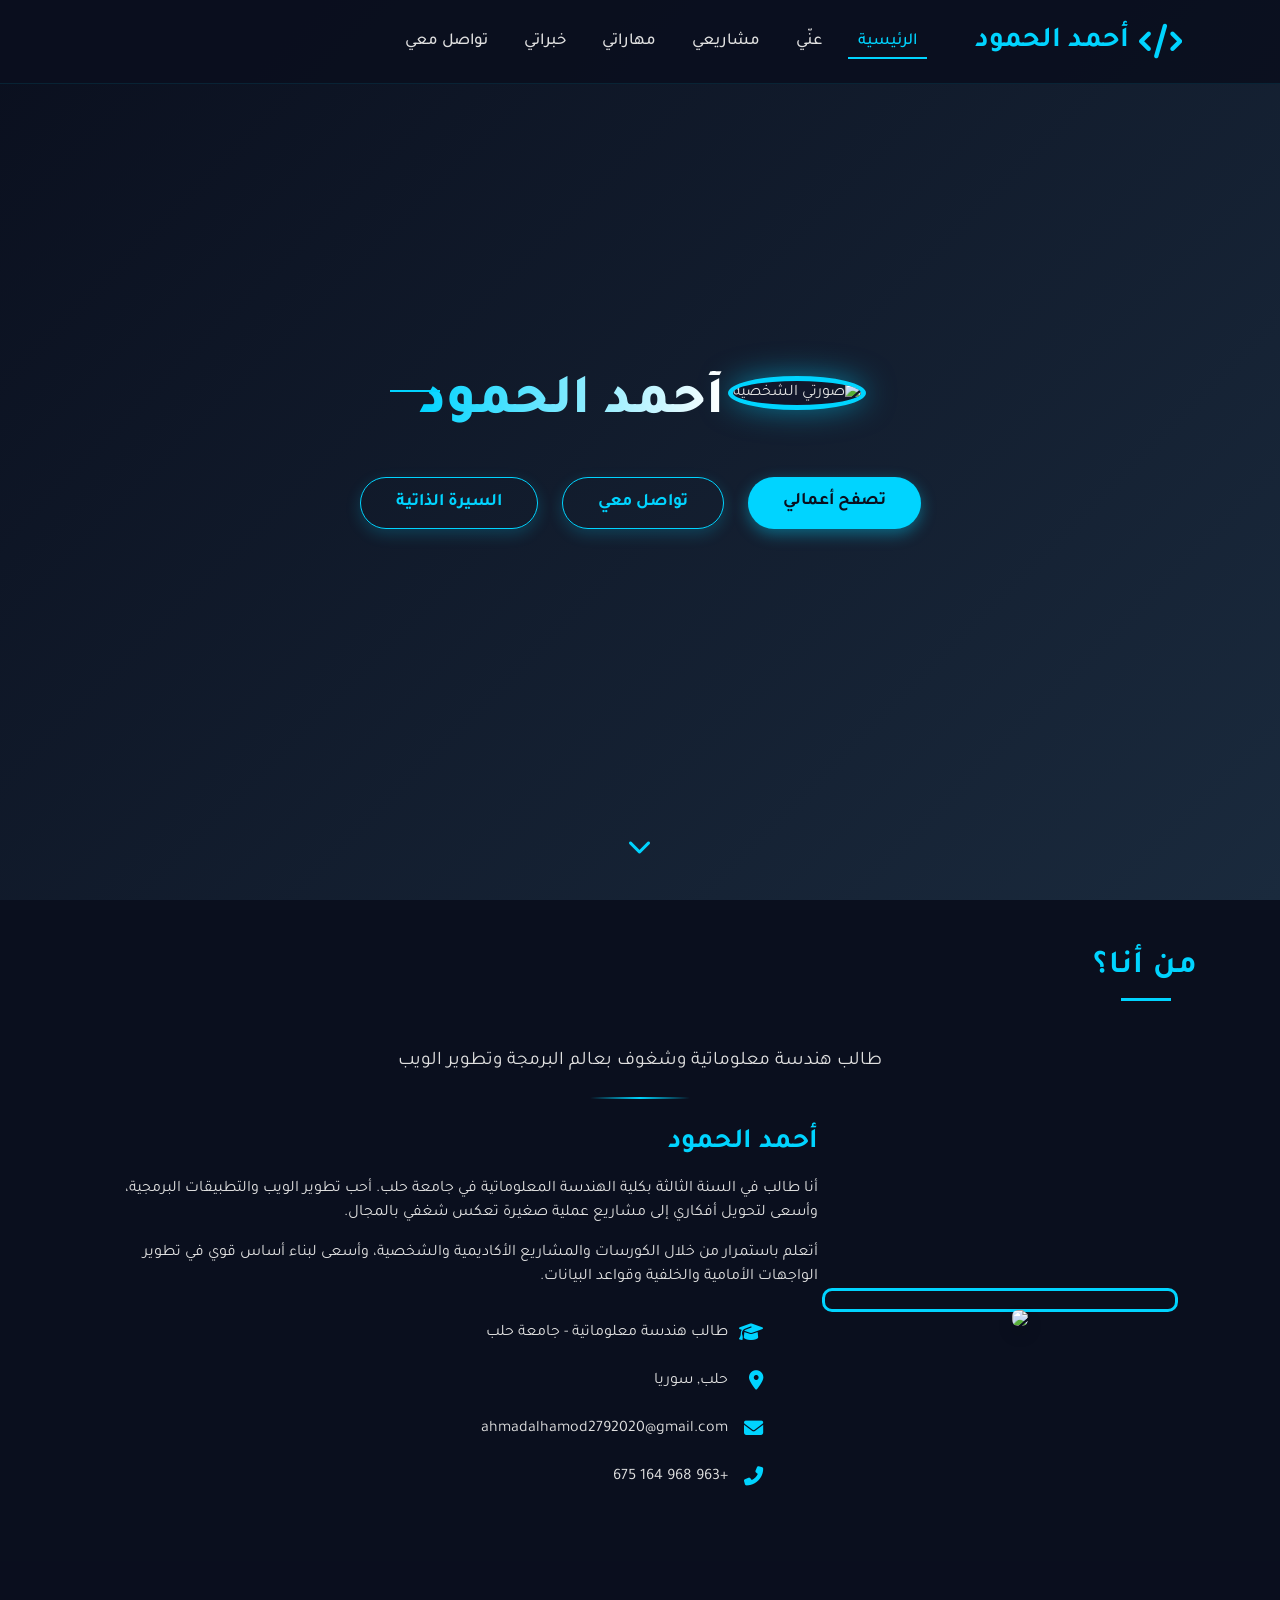
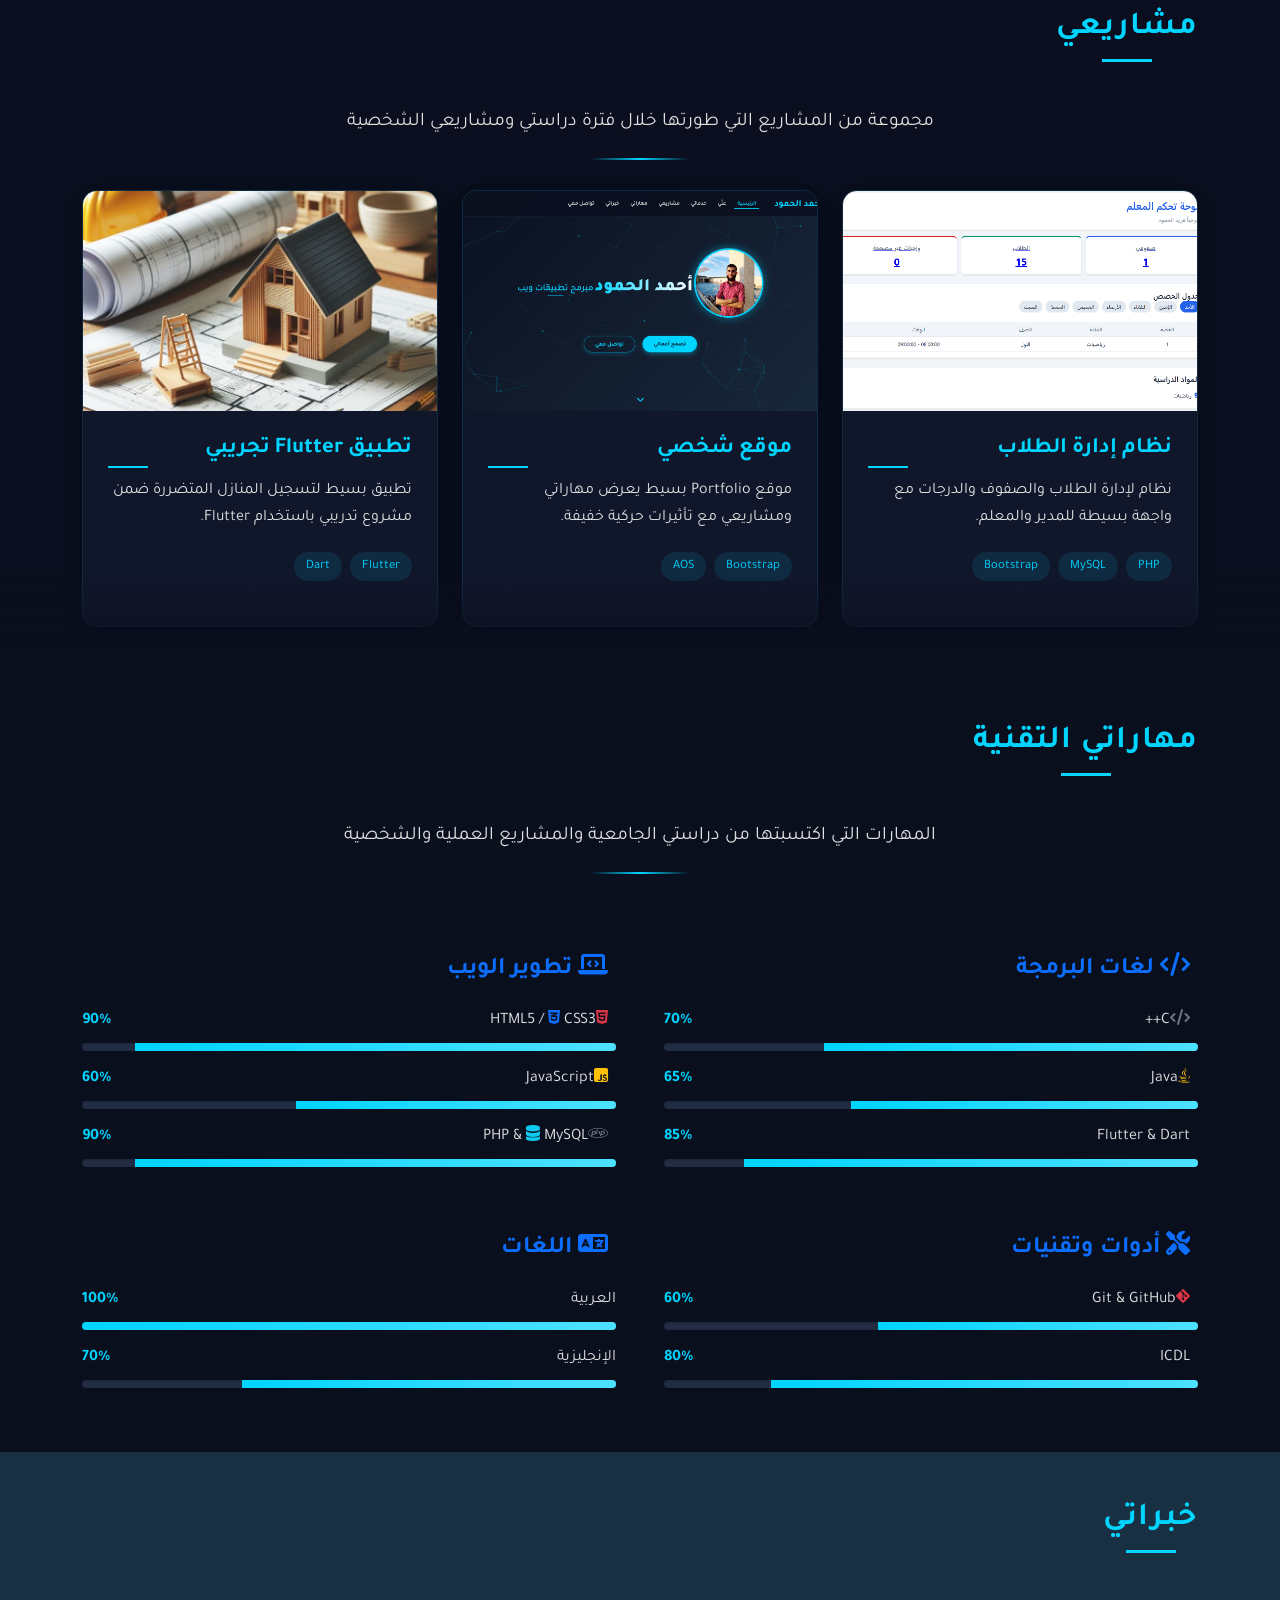
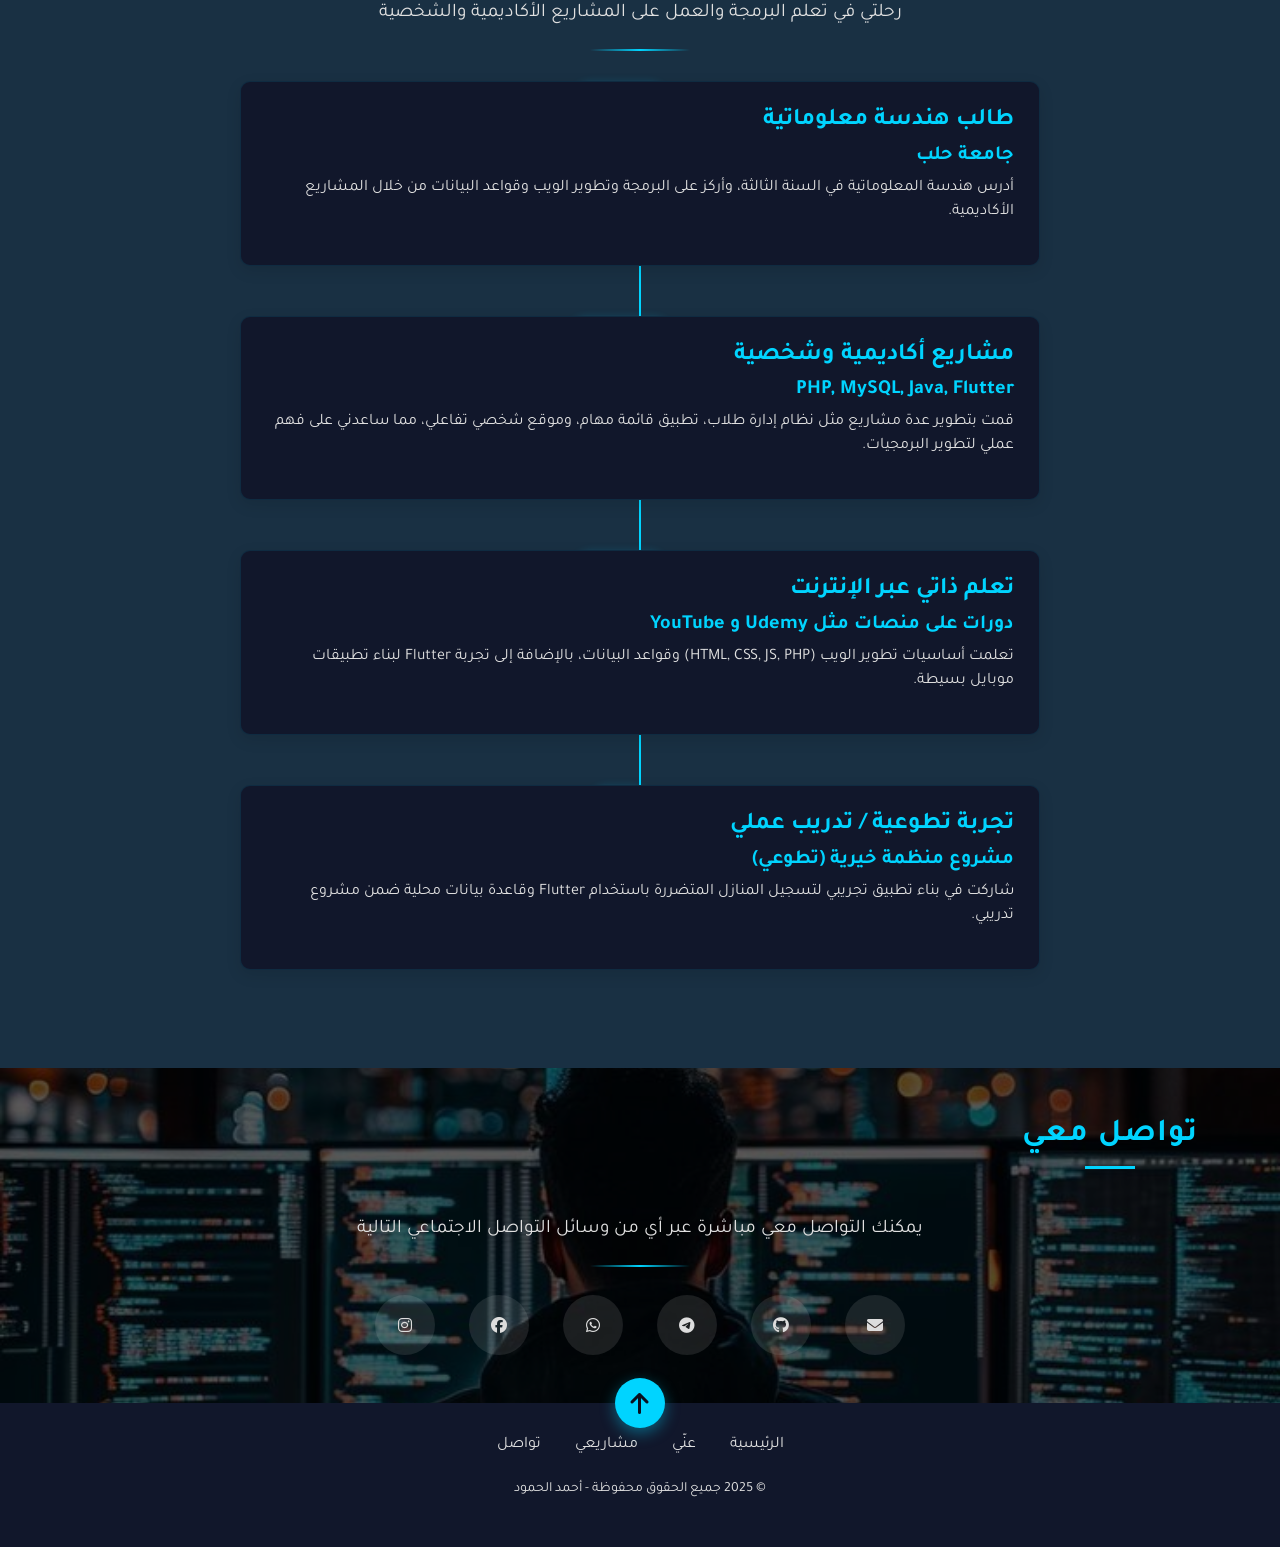
==== index.html @ 283b058a "Update index.html" ====
<!DOCTYPE html>
<html lang="ar" dir="rtl">
<head>
  <meta charset="UTF-8" />
  <meta name="viewport" content="width=device-width, initial-scale=1" />
  <title>موقعي الشخصي - أحمد الحمود | مطور ويب Full-Stack</title>

  <!-- Bootstrap -->
  <link
    href="https://cdn.jsdelivr.net/npm/bootstrap@5.3.0/dist/css/bootstrap.min.css"
    rel="stylesheet"
  />

  <!-- Font Awesome -->
  <link
    href="https://cdnjs.cloudflare.com/ajax/libs/font-awesome/6.4.0/css/all.min.css"
    rel="stylesheet"
  />

  <!-- Google Fonts -->
  <link
    href="https://fonts.googleapis.com/css2?family=Tajawal:wght@400;500;700;900&display=swap"
    rel="stylesheet"
  />

  <!-- AOS Animation -->
  <link
    href="https://cdnjs.cloudflare.com/ajax/libs/aos/2.3.4/aos.css"
    rel="stylesheet"
  />

  <!-- Particles.js -->
  <script src="https://cdn.jsdelivr.net/npm/particles.js@2.0.0/particles.min.js"></script>

  <style>
    
    :root {
      --primary-color: #00d4ff;
      --secondary-color: #0a0f1e;
      --accent-color: #ff6b6b;
      --text-color: #e0e0e0;
      --dark-blue: #1a2a3d;
      --card-bg: #11172b;
    }
    
    /* Reset and base */
    body {
      font-family: "Tajawal", sans-serif;
      background-color: var(--secondary-color);
      color: var(--text-color);
      margin: 0;
      padding: 0;
      overflow-x: hidden;
    }

    h1, h2, h3, h4, h5 {
      font-weight: 700;
      color: var(--primary-color);
    }

    a {
      text-decoration: none;
      transition: all 0.3s ease;
    }

    /* Particles Background */
    #particles-js {
      position: fixed;
      width: 100%;
      height: 100%;
      top: 0;
      left: 0;
      z-index: 0;
      background: linear-gradient(135deg, var(--secondary-color), var(--dark-blue));
    }

    /* Navbar */
    .navbar {
      background-color: rgba(10, 15, 30, 0.9);
      transition: all 0.5s ease;
      z-index: 1000;
      padding: 15px 0;
      border-bottom: 1px solid rgba(0, 212, 255, 0.1);
    }

    .navbar.scrolled {
      background-color: rgba(10, 15, 30, 0.98);
      box-shadow: 0 5px 30px rgba(0, 212, 255, 0.2);
      padding: 10px 0;
      backdrop-filter: blur(10px);
    }

    .navbar-brand {
      color: var(--primary-color) !important;
      font-weight: 700;
      font-size: 1.8rem;
      display: flex;
      align-items: center;
      position: relative;
      overflow: hidden;
    }

    .navbar-brand::after {
      content: '';
      position: absolute;
      bottom: 0;
      left: 0;
      width: 100%;
      height: 2px;
      background: var(--primary-color);
      transform: translateX(-100%);
      transition: transform 0.4s ease;
    }

    .navbar-brand:hover::after {
      transform: translateX(0);
    }

    .navbar-brand i {
      margin-left: 10px;
      font-size: 1.2em;
      transition: transform 0.3s ease;
    }

    .navbar-brand:hover i {
      transform: rotate(15deg);
    }

    .nav-link {
      color: var(--text-color) !important;
      transition: all 0.3s;
      font-weight: 500;
      margin: 0 8px;
      position: relative;
      font-size: 1.05rem;
      padding: 5px 10px !important;
    }

    .nav-link:hover,
    .nav-link.active {
      color: var(--primary-color) !important;
    }

    .nav-link::before {
      content: '';
      position: absolute;
      bottom: 0;
      right: 0;
      width: 0;
      height: 2px;
      background-color: var(--primary-color);
      transition: width 0.3s;
    }

    .nav-link:hover::before,
    .nav-link.active::before {
      width: 100%;
      left: 0;
    }

    /* Hero Section */
    .hero {
      position: relative;
      min-height: 100vh;
      display: flex;
      flex-direction: column;
      align-items: center;
      justify-content: center;
      text-align: center;
      padding: 0 15px;
      z-index: 1;
      overflow: hidden;
    }

    .hero-content {
      position: relative;
      z-index: 2;
      max-width: 900px;
      margin: 0 auto;
    }

    .hero-img {
      width: 220px;
      height: 220px;
      border-radius: 50%;
      border: 5px solid var(--primary-color);
      animation: float 6s ease-in-out infinite;
      object-fit: cover;
      box-shadow: 0 0 30px rgba(0, 212, 255, 0.5);
      background-color: var(--card-bg);
      margin-bottom: 30px;
      transition: all 0.5s;
      position: relative;
      overflow: hidden;
    }

    .hero-img::before {
      content: '';
      position: absolute;
      top: 0;
      left: 0;
      width: 100%;
      height: 100%;
      background: radial-gradient(circle, rgba(0,212,255,0.2) 0%, rgba(0,212,255,0) 70%);
      opacity: 0;
      transition: opacity 0.5s;
    }

    .hero-img:hover {
      transform: scale(1.05);
      box-shadow: 0 0 40px rgba(0, 212, 255, 0.7);
    }

    .hero-img:hover::before {
      opacity: 1;
    }

    @keyframes float {
      0%, 100% {
        transform: translateY(0px);
      }
      50% {
        transform: translateY(-15px);
      }
    }

    .hero h1 {
      font-size: 3.5rem;
      margin-bottom: 15px;
      font-weight: 800;
      background: linear-gradient(to right, var(--primary-color), #ffffff);
      -webkit-background-clip: text;
      -webkit-text-fill-color: transparent;
      position: relative;
      display: inline-block;
    }

    .hero h1::after {
      content: '';
      position: absolute;
      bottom: -5px;
      left: 0;
      width: 100%;
      height: 3px;
      background: linear-gradient(90deg, var(--primary-color), transparent);
      transform: scaleX(0);
      transform-origin: right;
      transition: transform 0.5s ease;
    }

    .hero h1:hover::after {
      transform: scaleX(1);
      transform-origin: left;
    }

    .hero h3 {
      font-size: 1.8rem;
      margin-bottom: 30px;
      font-weight: 500;
      position: relative;
      display: inline-block;
    }

    .hero h3::after {
      content: '';
      position: absolute;
      bottom: -10px;
      left: 50%;
      transform: translateX(-50%);
      width: 50px;
      height: 2px;
      background-color: var(--primary-color);
    }

    .scroll-down {
      position: absolute;
      bottom: 30px;
      animation: bounce 2s infinite;
      color: var(--primary-color);
      cursor: pointer;
      z-index: 10;
      font-size: 1.5rem;
      transition: all 0.3s;
    }

    .scroll-down:hover {
      color: white;
      transform: translateY(5px);
    }

    @keyframes bounce {
      0%, 100% {
        transform: translateY(0);
      }
      50% {
        transform: translateY(10px);
      }
    }

    .btn-custom {
      background-color: var(--primary-color);
      color: var(--secondary-color);
      font-weight: bold;
      border-radius: 50px;
      padding: 12px 35px;
      transition: all 0.3s;
      box-shadow: 0 5px 15px rgba(0, 212, 255, 0.4);
      border: none;
      font-size: 1.1rem;
      position: relative;
      overflow: hidden;
      z-index: 1;
    }

    .btn-custom::before {
      content: '';
      position: absolute;
      top: 0;
      left: -100%;
      width: 100%;
      height: 100%;
      background: linear-gradient(90deg, transparent, rgba(255,255,255,0.2), transparent);
      transition: 0.5s;
    }

    .btn-custom:hover {
      background-color: #009fcc;
      color: #ffffff;
      box-shadow: 0 8px 25px rgba(0, 212, 255, 0.6);
      transform: translateY(-3px);
    }

    .btn-custom:hover::before {
      left: 100%;
    }

    .btn-custom:active {
      transform: translateY(0);
    }

    .btn-outline-light {
      color: var(--primary-color);
      border-color: var(--primary-color);
      font-weight: 600;
      border-radius: 50px;
      padding: 12px 35px;
      transition: all 0.3s;
      box-shadow: 0 5px 15px rgba(0, 212, 255, 0.2);
      font-size: 1.1rem;
      position: relative;
      overflow: hidden;
    }

    .btn-outline-light:hover {
      background-color: var(--primary-color);
      color: var(--secondary-color);
      box-shadow: 0 8px 25px rgba(0, 212, 255, 0.4);
      transform: translateY(-3px);
    }

    /* Section Headings */
    .section-title {
      position: relative;
      display: inline-block;
      margin-bottom: 60px;
      font-weight: 700;
      text-transform: uppercase;
      letter-spacing: 1px;
    }

    .section-title::after {
      content: '';
      position: absolute;
      bottom: -15px;
      right: 0;
      width: 50px;
      height: 3px;
      background-color: var(--primary-color);
      transition: all 0.3s ease;
    }

    .section-title:hover::after {
      width: 100%;
      background: linear-gradient(90deg, var(--primary-color), var(--accent-color));
    }

    .section-title.center::after {
      right: 50%;
      transform: translateX(50%);
    }

    .section-subtitle {
      color: var(--text-color);
      font-size: 1.2rem;
      max-width: 700px;
      margin: 0 auto 50px;
      line-height: 1.7;
      position: relative;
    }

    .section-subtitle::after {
      content: '';
      position: absolute;
      bottom: -20px;
      left: 50%;
      transform: translateX(-50%);
      width: 100px;
      height: 2px;
      background: linear-gradient(90deg, transparent, var(--primary-color), transparent);
    }

    /* Sections */
    section {
      position: relative;
      padding: 100px 0;
      overflow: hidden;
    }

    /* About Section */
    .about-content {
      display: flex;
      align-items: center;
      gap: 50px;
    }

    .about-img {
      flex: 1;
      position: relative;
    }

    .about-img img {
      width: 100%;
      max-width: 400px;
      border-radius: 10px;
      box-shadow: 0 10px 30px rgba(0, 0, 0, 0.3);
      transition: all 0.5s;
      position: relative;
      z-index: 1;
    }

    .about-img::before {
      content: '';
      position: absolute;
      top: -20px;
      left: -20px;
      width: 100%;
      height: 100%;
      border: 3px solid var(--primary-color);
      border-radius: 10px;
      z-index: 0;
      transition: all 0.5s;
    }

    .about-img:hover::before {
      top: -15px;
      left: -15px;
    }

    .about-img img:hover {
      transform: scale(1.03);
      box-shadow: 0 15px 40px rgba(0, 212, 255, 0.3);
    }

    .about-text {
      flex: 1;
    }

    .about-text h3 {
      margin-bottom: 20px;
      font-size: 2rem;
      position: relative;
      display: inline-block;
    }

    .about-text h3::after {
      content: '';
      position: absolute;
      bottom: -10px;
      left: 0;
      width: 50px;
      height: 3px;
      background-color: var(--primary-color);
    }

    .about-text p {
      margin-bottom: 15px;
      line-height: 1.8;
      font-size: 1.1rem;
      position: relative;
      padding-right: 20px;
    }

    .about-text p::before {
      content: '';
      position: absolute;
      top: 10px;
      right: 0;
      width: 10px;
      height: 10px;
      border-radius: 50%;
      background-color: var(--primary-color);
      opacity: 0.5;
    }

    .info-list {
      margin-top: 30px;
    }

    .info-list li {
      margin-bottom: 15px;
      display: flex;
      align-items: center;
      transition: all 0.3s;
      padding: 8px 15px;
      border-radius: 5px;
    }

    .info-list li:hover {
      background-color: rgba(0, 212, 255, 0.05);
      transform: translateX(-5px);
    }

    .info-list i {
      color: var(--primary-color);
      margin-left: 10px;
      font-size: 1.2rem;
      min-width: 25px;
    }

    /* Services Section */
    .services-section {
      background-color: rgba(10, 15, 30, 0.7);
      position: relative;
      overflow: hidden;
    }

    .services-section::before {
      content: '';
      position: absolute;
      top: 0;
      left: 0;
      width: 100%;
      height: 100%;
      background: url('data:image/svg+xml;utf8,<svg xmlns="http://www.w3.org/2000/svg" viewBox="0 0 100 100" preserveAspectRatio="none"><path fill="rgba(0,212,255,0.03)" d="M0,0 L100,0 L100,100 L0,100 Z" /></svg>');
      background-size: cover;
      z-index: -1;
    }

    .service-card {
      background-color: var(--card-bg);
      border-radius: 15px;
      padding: 30px;
      transition: all 0.5s;
      height: 100%;
      border: 1px solid rgba(0, 212, 255, 0.1);
      position: relative;
      overflow: hidden;
      z-index: 1;
      perspective: 1000px;
    }

    .service-card-inner {
      position: relative;
      width: 100%;
      height: 100%;
      transition: transform 0.6s;
      transform-style: preserve-3d;
    }

    .service-card:hover .service-card-inner {
      transform: rotateY(10deg);
    }

    .service-card::before {
      content: '';
      position: absolute;
      top: 0;
      right: 0;
      width: 100%;
      height: 100%;
      background: linear-gradient(135deg, rgba(0, 212, 255, 0.1), transparent);
      z-index: -1;
      transition: all 0.5s;
      opacity: 0;
    }

    .service-card:hover {
      transform: translateY(-10px);
      box-shadow: 0 15px 30px rgba(0, 212, 255, 0.2);
      border-color: rgba(0, 212, 255, 0.3);
    }

    .service-card:hover::before {
      opacity: 1;
    }

    .service-icon {
      font-size: 2.5rem;
      color: var(--primary-color);
      margin-bottom: 20px;
      transition: all 0.3s;
    }

    .service-card:hover .service-icon {
      transform: scale(1.2);
      color: white;
    }

    .service-card h4 {
      margin-bottom: 15px;
      font-size: 1.5rem;
      position: relative;
      display: inline-block;
    }

    .service-card h4::after {
      content: '';
      position: absolute;
      bottom: -5px;
      left: 0;
      width: 40px;
      height: 2px;
      background-color: var(--primary-color);
      transition: all 0.3s;
    }

    .service-card:hover h4::after {
      width: 100%;
      background: linear-gradient(90deg, var(--primary-color), var(--accent-color));
    }

    .service-card p {
      color: var(--text-color);
      line-height: 1.7;
      transition: all 0.3s;
    }

    .service-card:hover p {
      color: white;
    }

    /* Projects Section */
    .projects-section {
      background-color: rgba(10, 15, 30, 0.5);
      position: relative;
    }

    .projects-section::after {
      content: '';
      position: absolute;
      bottom: 0;
      left: 0;
      width: 100%;
      height: 100px;
      background: linear-gradient(transparent, var(--secondary-color));
      z-index: 1;
    }

    .project-card {
      background-color: var(--card-bg);
      border-radius: 15px;
      overflow: hidden;
      transition: all 0.5s;
      box-shadow: 0 10px 20px rgba(0, 0, 0, 0.2);
      height: 100%;
      display: flex;
      flex-direction: column;
      border: 1px solid rgba(0, 212, 255, 0.1);
      position: relative;
    }

    .project-card::before {
      content: '';
      position: absolute;
      top: -2px;
      left: -2px;
      right: -2px;
      bottom: -2px;
      background: linear-gradient(45deg, var(--primary-color), var(--accent-color));
      z-index: -1;
      border-radius: 17px;
      opacity: 0;
      transition: opacity 0.3s;
    }

    .project-card:hover::before {
      opacity: 1;
      animation: animateBorder 4s linear infinite;
    }

    @keyframes animateBorder {
      0% { filter: blur(5px); opacity: 0.7; }
      50% { filter: blur(3px); opacity: 1; }
      100% { filter: blur(5px); opacity: 0.7; }
    }

    .project-img {
      height: 220px;
      overflow: hidden;
      position: relative;
    }

    .project-img::before {
      content: '';
      position: absolute;
      top: 0;
      left: 0;
      width: 100%;
      height: 100%;
      background: linear-gradient(transparent, rgba(0, 0, 0, 0.7));
      z-index: 1;
      opacity: 0;
      transition: opacity 0.3s;
    }

    .project-card:hover .project-img::before {
      opacity: 1;
    }

    .project-img img {
      width: 100%;
      height: 100%;
      object-fit: cover;
      transition: transform 0.5s;
    }

    .project-card:hover .project-img img {
      transform: scale(1.1);
    }

    .project-info {
      padding: 25px;
      flex-grow: 1;
      display: flex;
      flex-direction: column;
      position: relative;
    }

    .project-info::before {
      content: '';
      position: absolute;
      top: 0;
      left: 0;
      width: 100%;
      height: 100%;
      background: linear-gradient(rgba(17, 23, 43, 0.7), rgba(17, 23, 43, 1));
      z-index: -1;
    }

    .project-info h4 {
      margin-bottom: 15px;
      font-size: 1.4rem;
      position: relative;
      display: inline-block;
    }

    .project-info h4::after {
      content: '';
      position: absolute;
      bottom: -5px;
      left: 0;
      width: 40px;
      height: 2px;
      background-color: var(--primary-color);
      transition: all 0.3s;
    }

    .project-card:hover .project-info h4::after {
      width: 100%;
    }

    .project-info p {
      margin-bottom: 20px;
      color: var(--text-color);
      line-height: 1.7;
      flex-grow: 1;
    }

    .project-tags {
      display: flex;
      flex-wrap: wrap;
      gap: 8px;
      margin-bottom: 20px;
    }

    .project-tag {
      background-color: rgba(0, 212, 255, 0.1);
      color: var(--primary-color);
      padding: 5px 12px;
      border-radius: 50px;
      font-size: 0.8rem;
      transition: all 0.3s;
    }

    .project-card:hover .project-tag {
      background-color: rgba(0, 212, 255, 0.3);
      color: white;
    }

    .project-links {
      display: flex;
      gap: 10px;
    }

    .project-links a {
      transition: all 0.3s;
    }

    .project-links a:hover {
      transform: translateY(-3px);
    }

    /* Skills Section */
    .skill-item {
      margin-bottom: 25px;
    }

    .skill-info {
      display: flex;
      justify-content: space-between;
      margin-bottom: 10px;
    }

    .skill-name {
      font-weight: 600;
      display: flex;
      align-items: center;
    }

    .skill-name i {
      margin-left: 10px;
    }

    .skill-percent {
      color: var(--primary-color);
      font-weight: bold;
    }

    .progress {
      height: 8px;
      background-color: #222d44;
      border-radius: 10px;
      overflow: hidden;
      box-shadow: inset 0 1px 3px rgba(0, 0, 0, 0.2);
    }

    .progress-bar {
      background-color: var(--primary-color);
      transition: width 1.5s ease;
      position: relative;
    }

    .progress-bar::after {
      content: '';
      position: absolute;
      top: 0;
      right: 0;
      bottom: 0;
      left: 0;
      background: linear-gradient(to right, transparent, rgba(255, 255, 255, 0.3));
      animation: shine 2s infinite;
    }

    @keyframes shine {
      0% { opacity: 0; }
      50% { opacity: 1; }
      100% { opacity: 0; }
    }

    /* Experience Section */
    .experience-section {
      background-color: var(--dark-blue);
      position: relative;
    }

    .experience-section::before {
      content: '';
      position: absolute;
      top: 0;
      left: 0;
      width: 100%;
      height: 100%;
      background: url('data:image/svg+xml;utf8,<svg xmlns="http://www.w3.org/2000/svg" viewBox="0 0 100 100" preserveAspectRatio="none"><path fill="rgba(0,212,255,0.03)" d="M0,0 L100,0 L100,100 L0,100 Z" /></svg>');
      background-size: cover;
      z-index: 0;
    }

    .timeline {
      position: relative;
      max-width: 800px;
      margin: 0 auto;
    }

    .timeline::before {
      content: '';
      position: absolute;
      top: 0;
      right: 50%;
      transform: translateX(50%);
      width: 2px;
      height: 100%;
      background-color: var(--primary-color);
      z-index: 0;
    }

    .timeline-item {
      position: relative;
      margin-bottom: 50px;
    }

    .timeline-content {
      background-color: var(--card-bg);
      border-radius: 10px;
      padding: 25px;
      box-shadow: 0 5px 15px rgba(0, 0, 0, 0.1);
      border: 1px solid rgba(0, 212, 255, 0.1);
      transition: all 0.5s;
      position: relative;
      z-index: 1;
    }

    .timeline-content::before {
      content: '';
      position: absolute;
      top: 0;
      left: 0;
      width: 100%;
      height: 100%;
      background: linear-gradient(135deg, rgba(0, 212, 255, 0.05), transparent);
      z-index: -1;
      opacity: 0;
      transition: opacity 0.3s;
    }

    .timeline-content:hover {
      transform: translateY(-5px);
      box-shadow: 0 10px 25px rgba(0, 212, 255, 0.2);
      border-color: rgba(0, 212, 255, 0.3);
    }

    .timeline-content:hover::before {
      opacity: 1;
    }

    .timeline-date {
      position: absolute;
      top: 0;
      right: calc(50% + 20px);
      transform: translateX(50%);
      background-color: var(--primary-color);
      color: var(--secondary-color);
      padding: 5px 15px;
      border-radius: 20px;
      font-weight: bold;
      font-size: 0.9rem;
      box-shadow: 0 3px 10px rgba(0, 212, 255, 0.3);
      z-index: 1;
    }

    .timeline-dot {
      position: absolute;
      top: 20px;
      right: 50%;
      transform: translateX(50%);
      width: 20px;
      height: 20px;
      border-radius: 50%;
      background-color: var(--primary-color);
      z-index: 1;
      box-shadow: 0 0 0 5px rgba(0, 212, 255, 0.2);
      transition: all 0.3s;
    }

    .timeline-item:hover .timeline-dot {
      transform: translateX(50%) scale(1.2);
      box-shadow: 0 0 0 8px rgba(0, 212, 255, 0.3);
    }

    /* Contact Section */
    .contact-section {
      background: url('248a97cfa9f7e71956c5b0d3b719364d.jpg') center/cover no-repeat;
      position: relative;
    }

    .contact-section::before {
      content: '';
      position: absolute;
      top: 0;
      left: 0;
      width: 100%;
      height: 100%;
      background: rgba(0,0,0,0.65);
      z-index: 1;
    }

    .contact-container {
      position: relative;
      z-index: 2;
    }

    .contact-icon {
      color: #ddd;
      margin: 0 15px;
      transition: all 0.4s ease;
      display: inline-flex;
      align-items: center;
      justify-content: center;
      width: 60px;
      height: 60px;
      border-radius: 50%;
      background: rgba(255,255,255,0.1);
      position: relative;
      overflow: hidden;
    }

    .contact-icon::before {
      content: '';
      position: absolute;
      top: 0;
      left: -100%;
      width: 100%;
      height: 100%;
      background: linear-gradient(90deg, transparent, rgba(255,255,255,0.2), transparent);
      transition: 0.5s;
    }

    .contact-icon:hover {
      color: #4db8ff;
      transform: translateY(-5px);
      box-shadow: 0 5px 15px rgba(0, 212, 255, 0.3);
    }

    .contact-icon:hover::before {
      left: 100%;
    }

    .contact-form {
      max-width: 700px;
      margin: 0 auto;
    }

    .form-control {
      background-color: rgba(17, 23, 43, 0.7);
      border: 1px solid rgba(0, 212, 255, 0.2);
      color: var(--text-color);
      border-radius: 8px;
      padding: 12px 20px;
      margin-bottom: 20px;
      transition: all 0.3s;
    }

    .form-control:focus {
      background-color: rgba(17, 23, 43, 0.9);
      border-color: var(--primary-color);
      box-shadow: 0 0 10px rgba(0, 212, 255, 0.2);
      color: white;
    }

    textarea.form-control {
      min-height: 150px;
    }

    /* Footer */
    footer {
      background-color: var(--card-bg);
      padding: 30px 0;
      text-align: center;
      color: var(--text-color);
      position: relative;
    }

    .footer-links {
      margin-bottom: 20px;
    }

    .footer-links a {
      color: var(--text-color);
      margin: 0 15px;
      transition: all 0.3s;
      position: relative;
    }

    .footer-links a::after {
      content: '';
      position: absolute;
      bottom: -5px;
      left: 0;
      width: 0;
      height: 2px;
      background-color: var(--primary-color);
      transition: width 0.3s;
    }

    .footer-links a:hover {
      color: var(--primary-color);
    }

    .footer-links a:hover::after {
      width: 100%;
    }

    .back-to-top {
      position: absolute;
      top: -25px;
      right: 50%;
      transform: translateX(50%);
      width: 50px;
      height: 50px;
      background-color: var(--primary-color);
      color: var(--secondary-color);
      border-radius: 50%;
      display: flex;
      align-items: center;
      justify-content: center;
      font-size: 1.5rem;
      box-shadow: 0 5px 15px rgba(0, 212, 255, 0.4);
      transition: all 0.3s;
      z-index: 10;
    }

    .back-to-top:hover {
      transform: translateX(50%) translateY(-5px);
      box-shadow: 0 8px 20px rgba(0, 212, 255, 0.6);
      color: white;
    }

    /* Responsive Design */
    @media (max-width: 992px) {
      .about-content {
        flex-direction: column;
      }
      
      .about-img {
        margin-bottom: 30px;
      }
      
      .hero h1 {
        font-size: 2.8rem;
      }
      
      .hero h3 {
        font-size: 1.5rem;
      }
      
      .timeline::before {
        right: 40px;
      }
      
      .timeline-date {
        right: 70px;
      }
      
      .timeline-dot {
        right: 40px;
      }
    }

    @media (max-width: 768px) {
      .hero h1 {
        font-size: 2.3rem;
      }
      
      .hero h3 {
        font-size: 1.3rem;
      }
      
      .hero-img {
        width: 180px;
        height: 180px;
      }
      
      .section-title {
        font-size: 1.8rem;
      }
      
      .timeline::before {
        right: 20px;
      }
      
      .timeline-date {
        right: 50px;
      }
      
      .timeline-dot {
        right: 20px;
      }
      
      .contact-icon {
        width: 50px;
        height: 50px;
        font-size: 1.5rem;
        margin: 0 10px;
      }
    }

    @media (max-width: 576px) {
      .hero h1 {
        font-size: 2rem;
      }
      
      .btn-custom, .btn-outline-light {
        padding: 10px 25px;
        font-size: 1rem;
      }
      
      .contact-icon {
        width: 40px;
        height: 40px;
        font-size: 1.2rem;
        margin: 0 5px;
      }
      
      .timeline::before {
        display: none;
      }
      
      .timeline-date, .timeline-dot {
        position: static;
        transform: none;
        margin-bottom: 10px;
        display: inline-block;
      }
      
      .timeline-content {
        text-align: center;
      }
    }
  </style>
</head>

<body>
  <!-- Particles Background -->
  <div id="particles-js"></div>

  <!-- Navbar -->
  <nav class="navbar navbar-expand-lg fixed-top navbar-dark" id="mainNav">
    <div class="container">
      <a class="navbar-brand" href="#">
        <i class="fas fa-code"></i> أحمد الحمود
      </a>
      <button
        class="navbar-toggler"
        type="button"
        data-bs-toggle="collapse"
        data-bs-target="#navbarResponsive"
        aria-controls="navbarResponsive"
        aria-expanded="false"
        aria-label="تبديل القائمة"
      >
        <span class="navbar-toggler-icon"></span>
      </button>
      <div class="collapse navbar-collapse" id="navbarResponsive">
        <ul class="navbar-nav ms-auto mb-2 mb-lg-0">
          <li class="nav-item">
            <a class="nav-link active" href="#home">الرئيسية</a>
          </li>
          <li class="nav-item">
            <a class="nav-link" href="#about">عنّي</a>
          </li>
          <li class="nav-item">
            <!-- <a class="nav-link" href="#services">خدماتي</a> -->
          </li>
          <li class="nav-item">
            <a class="nav-link" href="#projects">مشاريعي</a>
          </li>
          <li class="nav-item">
            <a class="nav-link" href="#skills">مهاراتي</a>
          </li>
          <li class="nav-item">
            <a class="nav-link" href="#experience">خبراتي</a>
          </li>
          <li class="nav-item">
            <a class="nav-link" href="#contact">تواصل معي</a>
          </li>
        </ul>
      </div>
    </div>
  </nav>

<!-- Hero Section -->
<section class="hero" id="home">
  <div class="hero-content" data-aos="fade-up">
    <img
      src="profile.jpg"
      alt="صورتي الشخصية"
      class="hero-img"
      loading="lazy"
      width="220"
      height="220"
    />
    <h1>أحمد الحمود</h1>
    <h3>
      <span id="typing-text"></span>
    </h3>
    <div class="d-flex gap-4 justify-content-center flex-wrap mt-4">
      <a href="#projects" class="btn btn-custom">تصفح أعمالي</a>
      <a href="#contact" class="btn btn-outline-light">تواصل معي</a>
      <a href="MY-CV 01.pdf" class="btn btn-outline-light">السيرة الذاتية </a>
      
    </div>
  </div>
  <a href="#about" class="scroll-down" aria-label="التمرير للأسفل">
    <i class="fas fa-chevron-down"></i>
  </a>
</section>

  <!-- About Section -->
  <section class="container py-5" id="about">
    <h2 class="section-title center" data-aos="fade-up">من أنا؟</h2>
    <p class="section-subtitle text-center mb-5" data-aos="fade-up" data-aos-delay="100">
      طالب هندسة معلوماتية وشغوف بعالم البرمجة وتطوير الويب
    </p>
    
    <div class="row align-items-center">
      <!-- صورة شخصية -->
      <div class="col-md-4 text-center mb-4 mb-md-0" data-aos="fade-right">
        <div class="about-img">
          <img src="profile.jpg"  class="img-fluid rounded shadow">
        </div>
      </div>
      
      <!-- نص تعريفي -->
      <div class="col-md-8" data-aos="fade-left">
        <h3 class="mb-3">أحمد الحمود</h3>
        <p class="mb-3">
          أنا طالب في السنة الثالثة بكلية الهندسة المعلوماتية في جامعة حلب. أحب تطوير الويب والتطبيقات
          البرمجية، وأسعى لتحويل أفكاري إلى مشاريع عملية صغيرة تعكس شغفي بالمجال.
        </p>
        <p class="mb-3">
          أتعلم باستمرار من خلال الكورسات والمشاريع الأكاديمية والشخصية، وأسعى لبناء أساس قوي
          في تطوير الواجهات الأمامية والخلفية وقواعد البيانات.
        </p>
        
        <!-- معلومات سريعة -->
        <ul class="info-list list-unstyled mt-4">
          <li class="mb-2" data-aos="fade-up" data-aos-delay="100">
            <i class="fas fa-graduation-cap"></i>
            طالب هندسة معلوماتية - جامعة حلب
          </li>
          <li class="mb-2" data-aos="fade-up" data-aos-delay="200">
            <i class="fas fa-map-marker-alt"></i>
            حلب, سوريا
          </li>
          <li class="mb-2" data-aos="fade-up" data-aos-delay="300">
            <i class="fas fa-envelope"></i>
            ahmadalhamod2792020@gmail.com
          </li>
          <li class="mb-2" data-aos="fade-up" data-aos-delay="400">
            <i class="fas fa-phone-alt"></i>
            +963 968 164 675
          </li>
        </ul>
      </div>
    </div>
  </section>

 

  <!-- Projects Section -->
  <section class="projects-section py-5" id="projects">
    <div class="container">
      <h2 class="section-title center" data-aos="fade-up">مشاريعي</h2>
      <p class="section-subtitle text-center" data-aos="fade-up" data-aos-delay="100">
        مجموعة من المشاريع التي طورتها خلال فترة دراستي ومشاريعي الشخصية
      </p>

      <div class="row g-4">
        <!-- Project 1 -->
        <div class="col-md-6 col-lg-4" data-aos="fade-up" data-aos-delay="100">
          <div class="project-card">
            <div class="project-img">
              <img src="project1.jpg" alt="نظام إدارة الطلاب" loading="lazy"/>
            </div>
            <div class="project-info">
              <h4>نظام إدارة الطلاب</h4>
              <p>
                نظام لإدارة الطلاب والصفوف والدرجات مع واجهة بسيطة للمدير والمعلم.
              </p>
              <div class="project-tags">
                <span class="project-tag">PHP</span>
                <span class="project-tag">MySQL</span>
                <span class="project-tag">Bootstrap</span>
              </div>
              <div class="project-links">
                <!-- <a href="" target="_blank" class="btn btn-sm btn-custom">
                  <i class="fas fa-code"></i> 
                </a> -->
              </div>
            </div>
          </div>
        </div>
 
       
        <div class="col-md-6 col-lg-4" data-aos="fade-up" data-aos-delay="300">
          <div class="project-card">
            <div class="project-img">
              <img src="portfolio_site.png" alt="موقع شخصي" loading="lazy"/>
            </div>
            <div class="project-info">
              <h4>موقع شخصي</h4>
              <p>
                موقع Portfolio بسيط يعرض مهاراتي ومشاريعي مع تأثيرات حركية خفيفة.
              </p>
              <div class="project-tags">
                <span class="project-tag">Bootstrap</span>
                <span class="project-tag">AOS</span>
              </div>
              <div class="project-links">
              
              </div>
            </div>
          </div>
        </div>

        <!-- Project 4 -->
        <div class="col-md-6 col-lg-4" data-aos="fade-up" data-aos-delay="400">
          <div class="project-card">
            <div class="project-img">
              <img src="flutter_project.jpg" alt="تطبيق Flutter" loading="lazy"/>
            </div>
            <div class="project-info">
              <h4>تطبيق Flutter تجريبي</h4>
              <p>
                تطبيق بسيط لتسجيل المنازل المتضررة ضمن مشروع تدريبي باستخدام Flutter.
              </p>
              <div class="project-tags">
                <span class="project-tag">Flutter</span>
                <span class="project-tag">Dart</span>
              </div>
              <div class="project-links">
               
              </div>
            </div>
          </div>
        </div>
      </div>
    </div>
  </section>

  <!-- Skills Section -->
  <section class="container py-5" id="skills">
    <h2 class="section-title center" data-aos="fade-up">مهاراتي التقنية</h2>
    <p class="section-subtitle text-center" data-aos="fade-up" data-aos-delay="100">
      المهارات التي اكتسبتها من دراستي الجامعية والمشاريع العملية والشخصية
    </p>

    <div class="row g-5 mt-4">
      
      <!-- Programming Languages -->
      <div class="col-md-6" data-aos="fade-up">
        <h4 class="mb-4 text-primary">
          <i class="fas fa-code me-2"></i> لغات البرمجة
        </h4>

        <!-- C++ -->
        <div class="skill-item mb-3">
          <div class="skill-info d-flex justify-content-between">
            <span><i class="fas fa-code text-secondary me-2"></i>C++</span>
            <span class="skill-percent">70%</span>
          </div>
          <div class="progress">
            <div class="progress-bar" style="width: 70%"></div>
          </div>
        </div>

        <!-- Java -->
        <div class="skill-item mb-3">
          <div class="skill-info d-flex justify-content-between">
            <span><i class="fab fa-java text-warning me-2"></i>Java</span>
            <span class="skill-percent">65%</span>
          </div>
          <div class="progress">
            <div class="progress-bar" style="width: 65%"></div>
          </div>
        </div>

        <!-- Flutter"->"Dart -->
        <div class="skill-item mb-3">
          <div class="skill-info d-flex justify-content-between">
            <span><i class="fab fa-Dart text-info me-2"></i>Flutter & Dart</span>
            <span class="skill-percent">85%</span>
          </div>
          <div class="progress">
            <div class="progress-bar" style="width: 85%"></div>
          </div>
        </div>
      </div>

      <!-- Web Development -->
      <div class="col-md-6" data-aos="fade-up" data-aos-delay="100">
        <h4 class="mb-4 text-primary">
          <i class="fas fa-laptop-code me-2"></i> تطوير الويب
        </h4>

        <!-- HTML & CSS -->
        <div class="skill-item mb-3">
          <div class="skill-info d-flex justify-content-between">
            <span><i class="fab fa-html5 text-danger me-2"></i>HTML5 / 
                  <i class="fab fa-css3-alt text-primary"></i> CSS3</span>
            <span class="skill-percent">90%</span>
          </div>
          <div class="progress">
            <div class="progress-bar" style="width: 90%"></div>
          </div>
        </div>

        <!-- JavaScript -->
        <div class="skill-item mb-3">
          <div class="skill-info d-flex justify-content-between">
            <span><i class="fab fa-js-square text-warning me-2"></i>JavaScript</span>
            <span class="skill-percent">60%</span>
          </div>
          <div class="progress">
            <div class="progress-bar" style="width: 60%"></div>
          </div>
        </div>

        <!-- PHP & MySQL -->
        <div class="skill-item mb-3">
          <div class="skill-info d-flex justify-content-between">
            <span><i class="fab fa-php text-secondary me-2"></i>PHP & 
                  <i class="fas fa-database text-info"></i> MySQL</span>
            <span class="skill-percent">90%</span>
          </div>
          <div class="progress">
            <div class="progress-bar" style="width: 90%"></div>
          </div>
        </div>
      </div>

      <!-- Tools & Others -->
      <div class="col-md-6" data-aos="fade-up" data-aos-delay="200">
        <h4 class="mb-4 text-primary">
          <i class="fas fa-tools me-2"></i> أدوات وتقنيات
        </h4>

        <!-- Git -->
        <div class="skill-item mb-3">
          <div class="skill-info d-flex justify-content-between">
            <span><i class="fab fa-git-alt text-danger me-2"></i>Git & GitHub</span>
            <span class="skill-percent">60%</span>
          </div>
          <div class="progress">
            <div class="progress-bar" style="width: 60%"></div>
          </div>
        </div>

        <!-- ICDL -->
        <div class="skill-item mb-3">
          <div class="skill-info d-flex justify-content-between">
            <span><i class="fab fa-Exel text-purple me-2"></i>ICDL</span>
            <span class="skill-percent">80%</span>
          </div>
          <div class="progress">
            <div class="progress-bar" style="width: 80%"></div>
          </div>
        </div>
      </div>

      <!-- Languages -->
      <div class="col-md-6" data-aos="fade-up" data-aos-delay="300">
        <h4 class="mb-4 text-primary">
          <i class="fas fa-language me-2"></i> اللغات
        </h4>

        <!-- Arabic -->
        <div class="skill-item mb-3">
          <div class="skill-info d-flex justify-content-between">
            <span>العربية</span>
            <span class="skill-percent">100%</span>
          </div>
          <div class="progress">
            <div class="progress-bar" style="width: 100%"></div>
          </div>
        </div>

        <!-- English -->
        <div class="skill-item mb-3">
          <div class="skill-info d-flex justify-content-between">
            <span>الإنجليزية</span>
            <span class="skill-percent">70%</span>
          </div>
          <div class="progress">
            <div class="progress-bar" style="width: 70%"></div>
          </div>
        </div>
      </div>
    </div>
  </section>

  <!-- Experience Section -->
  <section class="experience-section py-5" id="experience">
    <div class="container">
      <h2 class="section-title center" data-aos="fade-up">خبراتي</h2>
      <p class="section-subtitle text-center" data-aos="fade-up" data-aos-delay="100">
        رحلتي في تعلم البرمجة والعمل على المشاريع الأكاديمية والشخصية
      </p>
      
      <div class="timeline mt-5">
        
        <!-- Education -->
        <div class="timeline-item" data-aos="fade-up">
          <div class="timeline-date">2021 - الآن</div>
          <div class="timeline-dot"></div>
          <div class="timeline-content">
            <h4>طالب هندسة معلوماتية</h4>
            <h5>جامعة حلب</h5>
            <p>
              أدرس هندسة المعلوماتية في السنة الثالثة، وأركز على البرمجة وتطوير الويب وقواعد البيانات من خلال المشاريع الأكاديمية.
            </p>
          </div>
        </div>

        <!-- Academic Project Experience -->
        <div class="timeline-item" data-aos="fade-up" data-aos-delay="100">
          <div class="timeline-date">2022 - 2024</div>
          <div class="timeline-dot"></div>
          <div class="timeline-content">
            <h4>مشاريع أكاديمية وشخصية</h4>
            <h5>PHP, MySQL, Java, Flutter</h5>
            <p>
              قمت بتطوير عدة مشاريع مثل نظام إدارة طلاب، تطبيق قائمة مهام، وموقع شخصي تفاعلي، مما ساعدني على فهم عملي لتطوير البرمجيات.
            </p>
          </div>
        </div>

        <!-- Self Learning -->
        <div class="timeline-item" data-aos="fade-up" data-aos-delay="200">
          <div class="timeline-date">2021 - الآن</div>
          <div class="timeline-dot"></div>
          <div class="timeline-content">
            <h4>تعلم ذاتي عبر الإنترنت</h4>
            <h5>دورات على منصات مثل Udemy و YouTube</h5>
            <p>
              تعلمت أساسيات تطوير الويب (HTML, CSS, JS, PHP) وقواعد البيانات، بالإضافة إلى تجربة Flutter لبناء تطبيقات موبايل بسيطة.
            </p>
          </div>
        </div>

        <!-- Voluntary / Training -->
        <div class="timeline-item" data-aos="fade-up" data-aos-delay="300">
          <div class="timeline-date">2023</div>
          <div class="timeline-dot"></div>
          <div class="timeline-content">
            <h4>تجربة تطوعية / تدريب عملي</h4>
            <h5>مشروع منظمة خيرية (تطوعي)</h5>
            <p>
              شاركت في بناء تطبيق تجريبي لتسجيل المنازل المتضررة باستخدام Flutter وقاعدة بيانات محلية ضمن مشروع تدريبي.
            </p>
          </div>
        </div>
      </div>
    </div>
  </section>

  <!-- Contact Section -->
  <section class="contact-section py-5" id="contact">
    <div class="contact-container container">
      <h2 class="section-title center" data-aos="fade-up">تواصل معي</h2>
      <p class="section-subtitle text-center mb-5" data-aos="fade-up" data-aos-delay="100">
        يمكنك التواصل معي مباشرة عبر أي من وسائل التواصل الاجتماعي التالية
      </p>

      <div class="text-center" data-aos="fade-up" data-aos-delay="200">
        <a href="mailto:ahmadalhamod2792020@gmail.com" aria-label="البريد الإلكتروني" class="contact-icon">
          <i class="fas fa-envelope"></i>
        </a>
        <a href="https://github.com/aboyasser123/" target="_blank" rel="noopener noreferrer" aria-label="GitHub" class="contact-icon">
          <i class="fab fa-github"></i>
        </a>
        <!-- <a href="https://www.linkedin.com/in/username" target="_blank" rel="noopener noreferrer" aria-label="LinkedIn" class="contact-icon">
          <i class="fab fa-linkedin"></i>
        </a> -->
        <a href="https://t.me/+963968164675" target="_blank" rel="noopener noreferrer" aria-label="Telegram" class="contact-icon">
          <i class="fab fa-telegram"></i>
        </a>
        <a href="https://wa.me/+963968164675" target="_blank" rel="noopener noreferrer" aria-label="WhatsApp" class="contact-icon">
          <i class="fab fa-whatsapp"></i>
        </a>
        <a href="https://www.facebook.com/share/19GegQuPfx/ " target="_blank" rel="noopener noreferrer" aria-label="Facebook" class="contact-icon">
          <i class="fab fa-facebook"></i>
        </a>
        <a href="https://www.instagram.com/ahmad1_1_2500/profilecard/?igsh=bHF1OHBycWJkdWhl" target="_blank" rel="noopener noreferrer" aria-label="Instagram" class="contact-icon">
          <i class="fab fa-instagram"></i>
        </a>
      </div>
      
    </div>
  </section>

  <!-- Footer -->
  <footer>
    <a href="#home" class="back-to-top" aria-label="العودة للأعلى">
      <i class="fas fa-arrow-up"></i>
    </a>
    
    <div class="footer-links">
      <a href="#home">الرئيسية</a>
      <a href="#about">عنّي</a>
      <a href="#projects">مشاريعي</a>
      <a href="#contact">تواصل</a>
    </div>
    
    <div class="mb-3">
      <small>© 2025 جميع الحقوق محفوظة - أحمد الحمود</small>
    </div>
    
    
  </footer>

  <!-- Scripts -->
  <script src="https://cdn.jsdelivr.net/npm/bootstrap@5.3.0/dist/js/bootstrap.bundle.min.js"></script>
  <script src="https://cdnjs.cloudflare.com/ajax/libs/aos/2.3.4/aos.js"></script>
  <script>
    // Initialize AOS animation
    AOS.init({
      duration: 800,
      once: true,
      easing: 'ease-in-out',
    });

    // Navbar scroll effect
    window.addEventListener("scroll", function () {
      const nav = document.getElementById("mainNav");
      if (window.scrollY > 50) {
        nav.classList.add("scrolled");
      } else {
        nav.classList.remove("scrolled");
      }
    });

    // Smooth scroll for navigation links
    document.querySelectorAll('a[href^="#"]').forEach(anchor => {
      anchor.addEventListener('click', function (e) {
        e.preventDefault();
        
        const targetId = this.getAttribute('href');
        const targetElement = document.querySelector(targetId);
        
        if (targetElement) {
          window.scrollTo({
            top: targetElement.offsetTop - 70,
            behavior: 'smooth'
          });
          
          // Update active nav link
          document.querySelectorAll('.nav-link').forEach(link => {
            link.classList.remove('active');
          });
          this.classList.add('active');
        }
      });
    });

    // Typing effect in hero section
    const textArray = [
      "مطور Full-Stack",
      "طالب هندسة معلوماتية",
      "مصمم واجهات مستخدم",
      "مبرمج تطبيقات ويب"
    ];
    let typingIndex = 0;
    let charIndex = 0;
    const typingElement = document.getElementById("typing-text");
    let isDeleting = false;
    let typingSpeed = 100;

    function typeEffect() {
      const currentText = textArray[typingIndex];
      
      if (isDeleting) {
        typingElement.textContent = currentText.substring(0, charIndex - 1);
        charIndex--;
        typingSpeed = 50;
      } else {
        typingElement.textContent = currentText.substring(0, charIndex + 1);
        charIndex++;
        typingSpeed = 100;
      }
      
      if (!isDeleting && charIndex === currentText.length) {
        isDeleting = true;
        typingSpeed = 1500; // Pause at end of typing
      } else if (isDeleting && charIndex === 0) {
        isDeleting = false;
        typingIndex = (typingIndex + 1) % textArray.length;
        typingSpeed = 500; // Pause before typing next
      }
      
      setTimeout(typeEffect, typingSpeed);
    }

    // Start typing effect when page loads
    document.addEventListener("DOMContentLoaded", function() {
      setTimeout(typeEffect, 1000);
      
      // Animate progress bars on load
      document.querySelectorAll('.progress-bar').forEach(bar => {
        const width = bar.parentElement.nextElementSibling.textContent.match(/\d+/)[0] + '%';
        bar.style.width = width;
      });
    });

    // Initialize particles.js
    particlesJS("particles-js", {
      particles: {
        number: {
          value: 80,
          density: { enable: true, value_area: 800 },
        },
        color: { value: "#00d4ff" },
        shape: {
          type: "circle",
          stroke: { width: 0, color: "#000000" },
        },
        opacity: {
          value: 0.5,
          random: true,
          anim: { enable: true, speed: 1, opacity_min: 0.1, sync: false },
        },
        size: {
          value: 3,
          random: true,
          anim: { enable: true, speed: 4, size_min: 0.3, sync: false },
        },
        line_linked: {
          enable: true,
          distance: 150,
          color: "#00d4ff",
          opacity: 0.4,
          width: 1,
        },
        move: {
          enable: true,
          speed: 2,
          direction: "none",
          random: false,
          straight: false,
          out_mode: "out",
          bounce: false,
          attract: { enable: false, rotateX: 600, rotateY: 1200 },
        },
      },
      interactivity: {
        detect_on: "canvas",
        events: {
          onhover: { enable: true, mode: "grab" },
          onclick: { enable: true, mode: "push" },
          resize: true,
        },
        modes: {
          grab: { distance: 140, line_linked: { opacity: 1 } },
          push: { particles_nb: 4 },
        },
      },
      retina_detect: true,
    });
  </script>
</body>
</html>
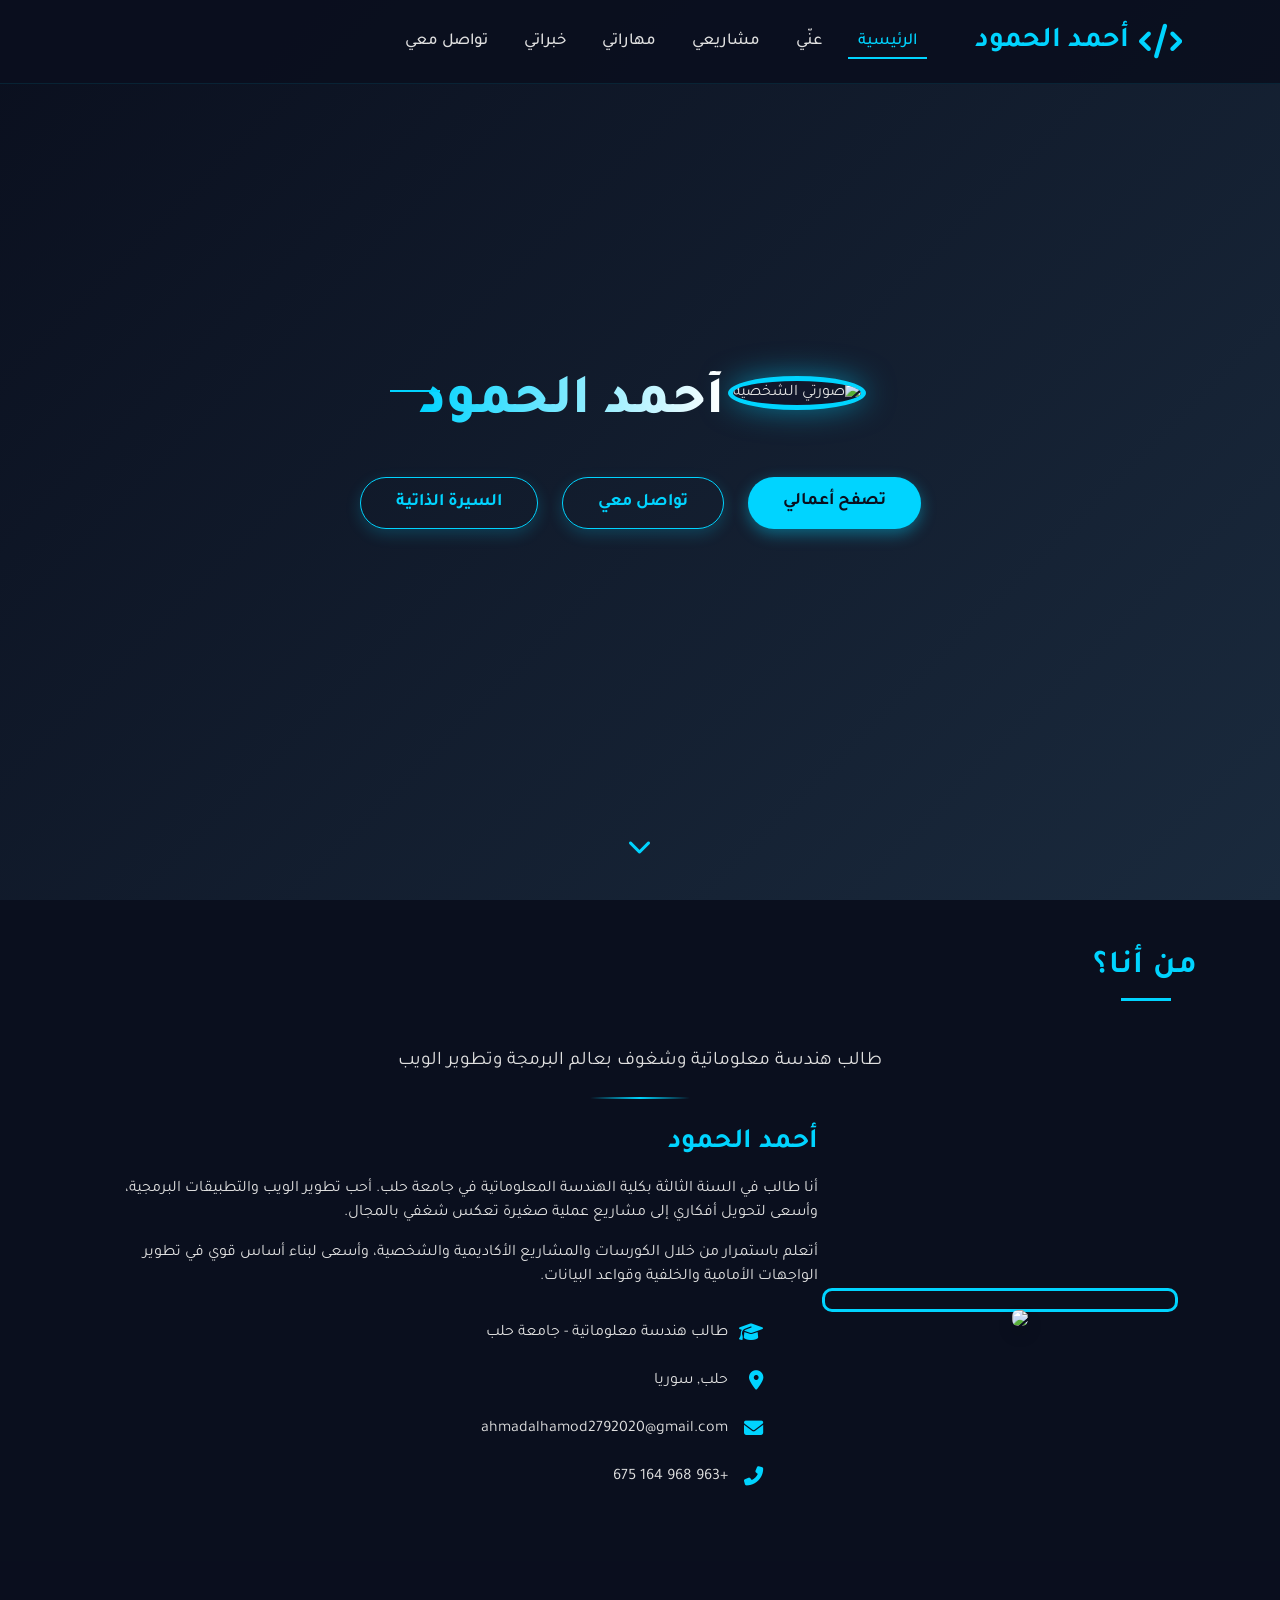
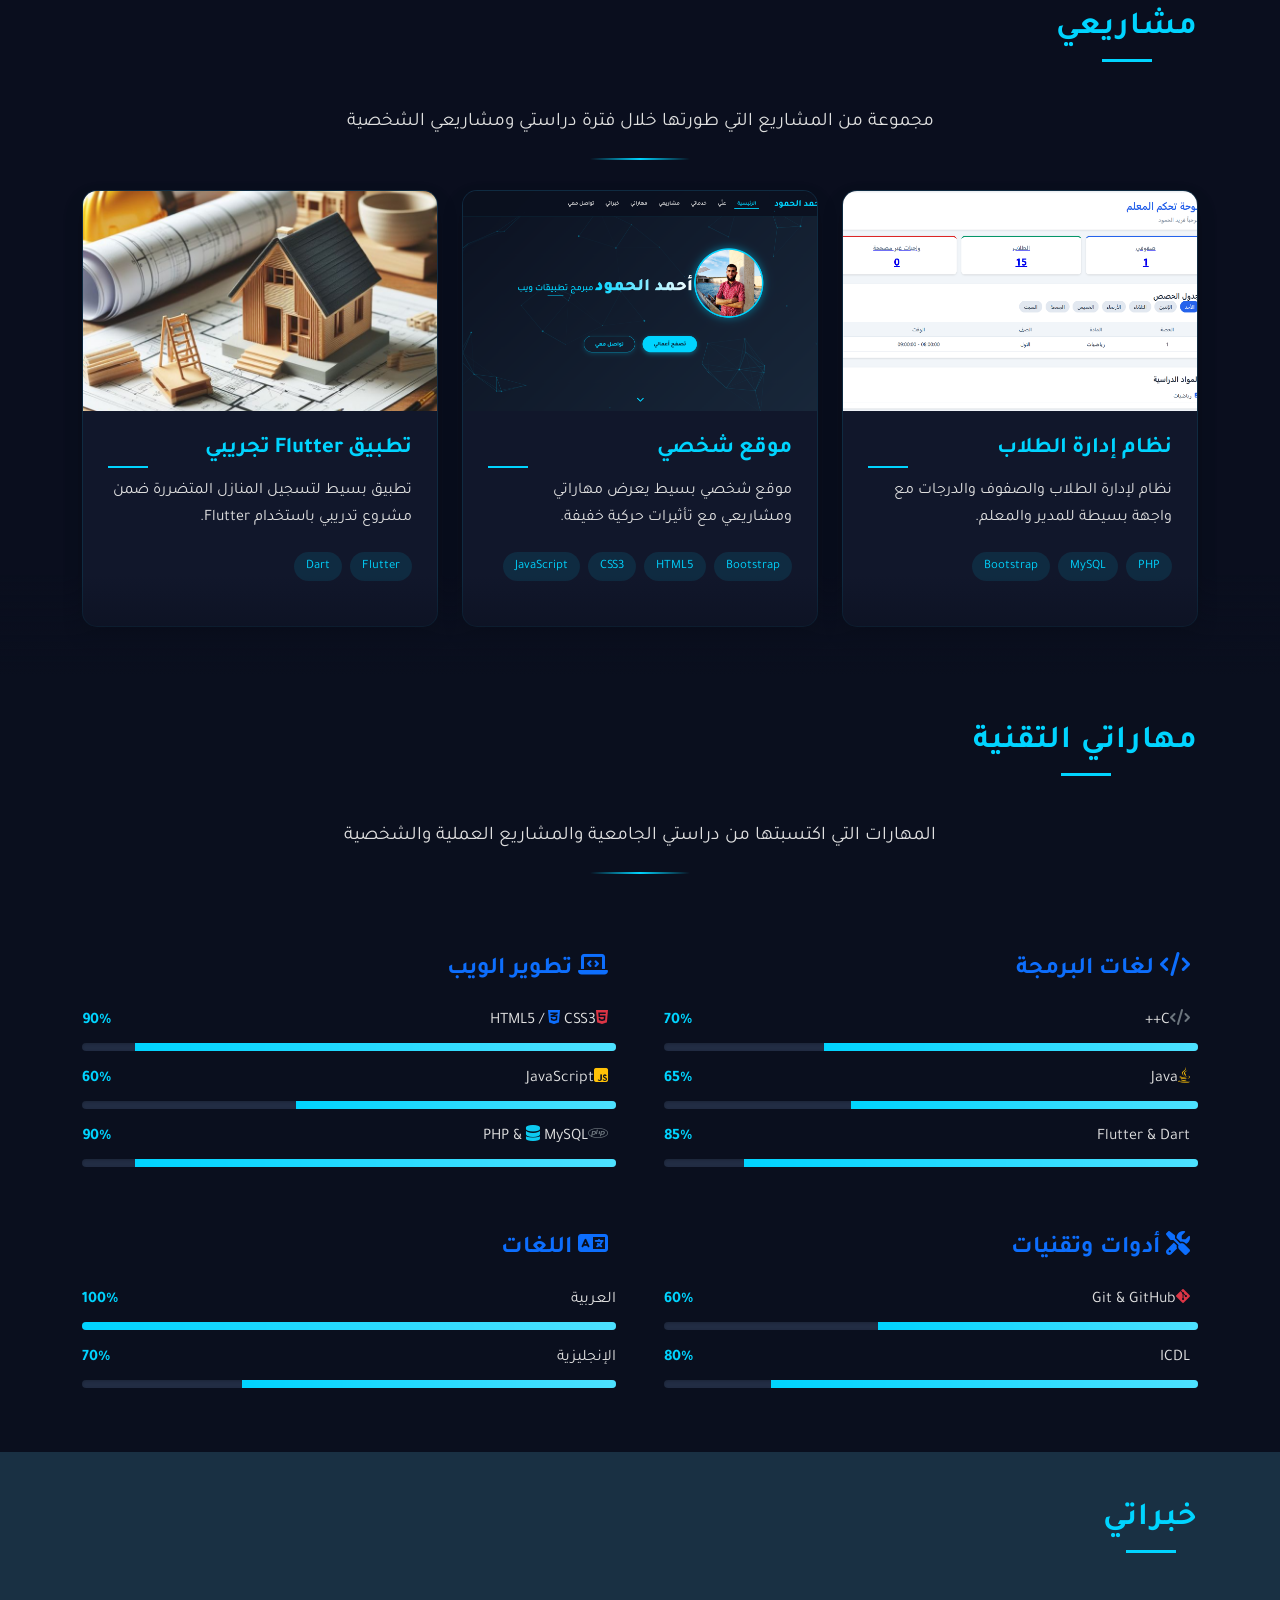
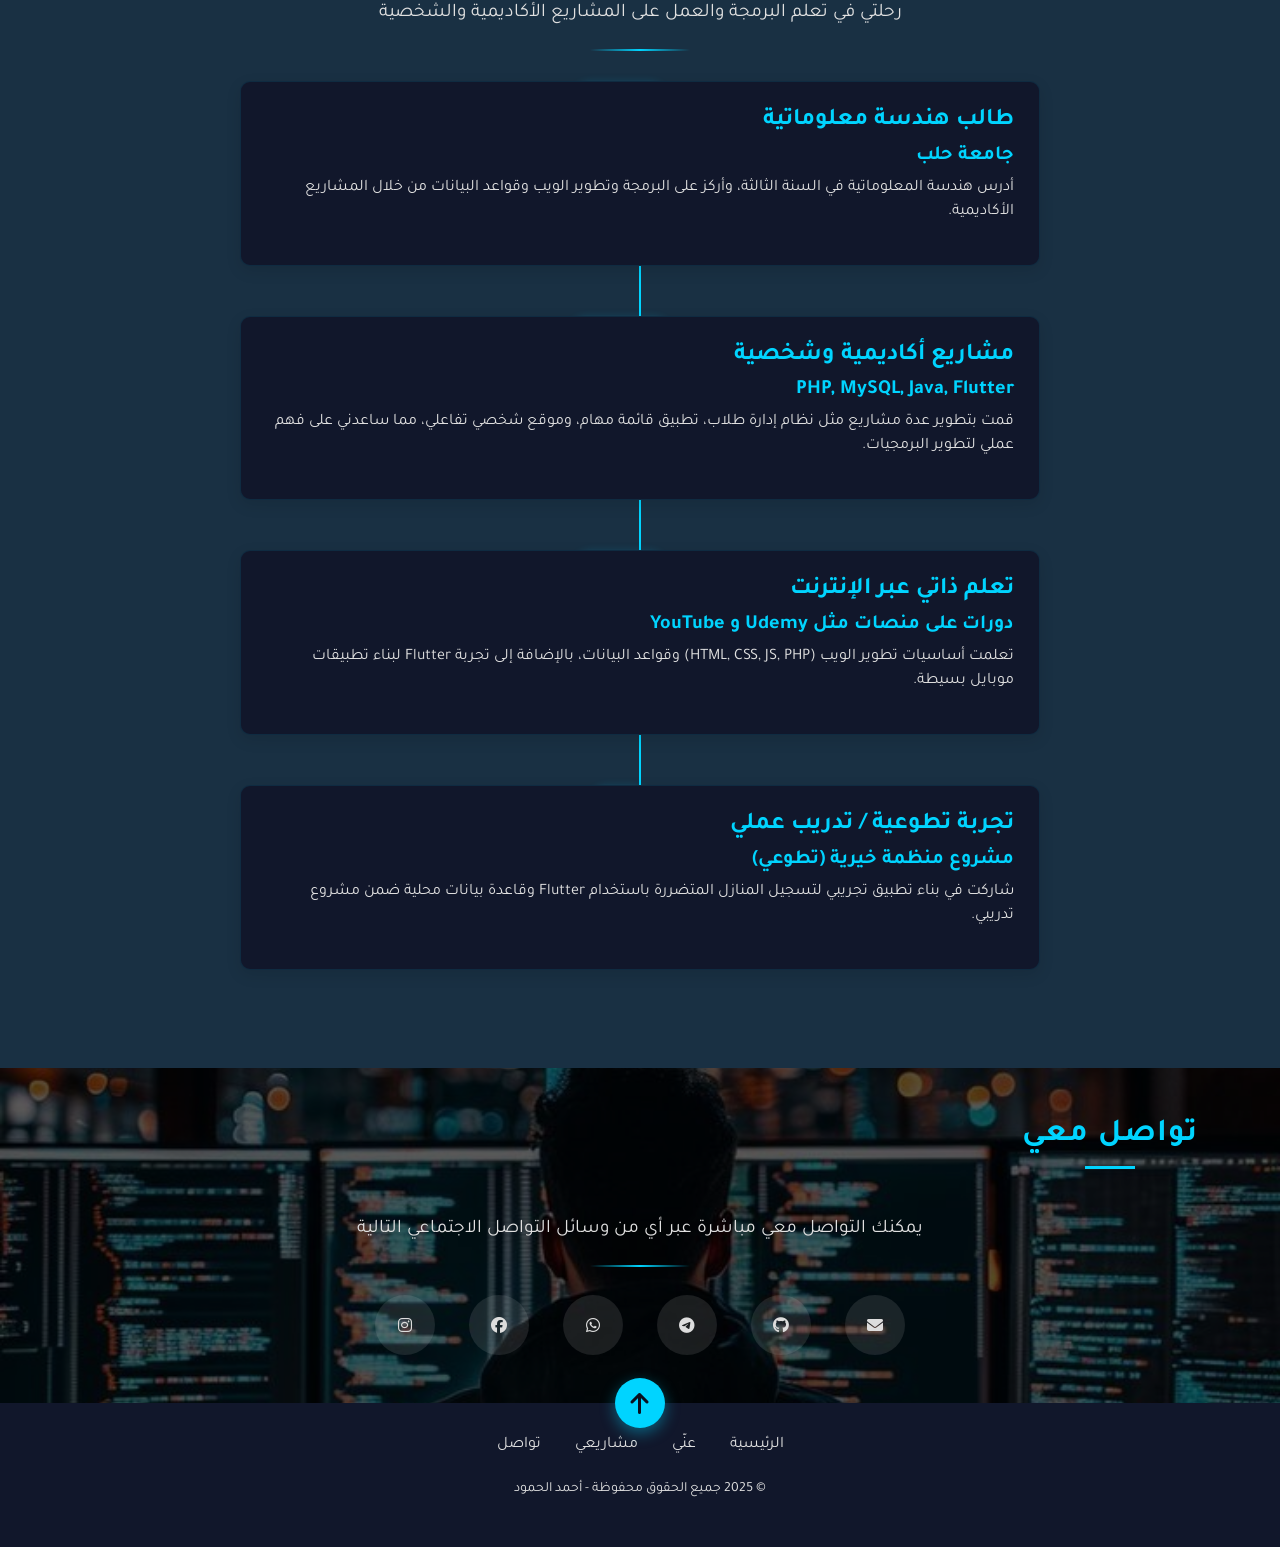
==== commit adfad023: "Update index.html" ====
--- a/index.html
+++ b/index.html
@@ -1399,11 +1399,13 @@
             <div class="project-info">
               <h4>موقع شخصي</h4>
               <p>
-                موقع Portfolio بسيط يعرض مهاراتي ومشاريعي مع تأثيرات حركية خفيفة.
+                موقع شخصي بسيط يعرض مهاراتي ومشاريعي مع تأثيرات حركية خفيفة.
               </p>
-              <div class="project-tags">
+                  <div class="project-tags">
                 <span class="project-tag">Bootstrap</span>
-                <span class="project-tag">AOS</span>
+                <span class="project-tag">HTML5</span>
+                <span class="project-tag">CSS3</span>
+                <span class="project-tag">JavaScript</span>
               </div>
               <div class="project-links">
               
@@ -1858,3 +1860,4 @@
   </script>
 </body>
 </html>
+
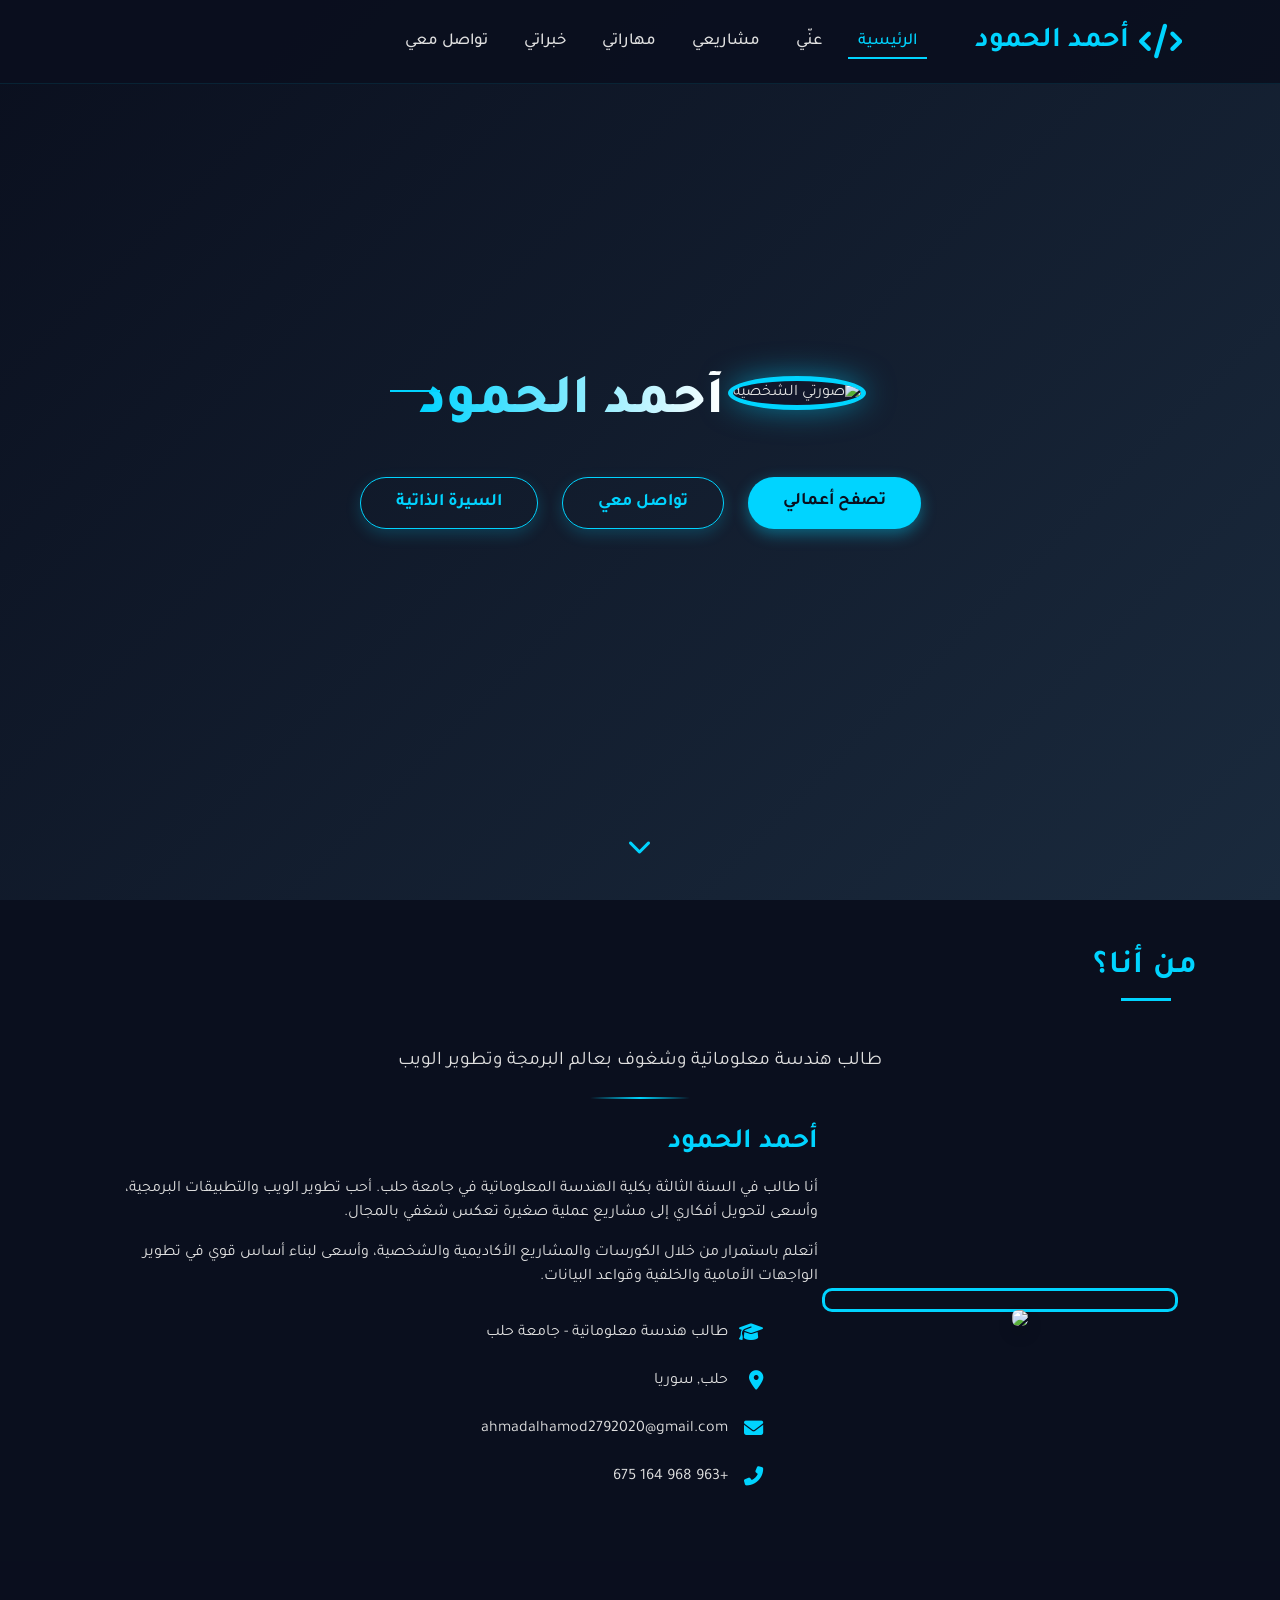
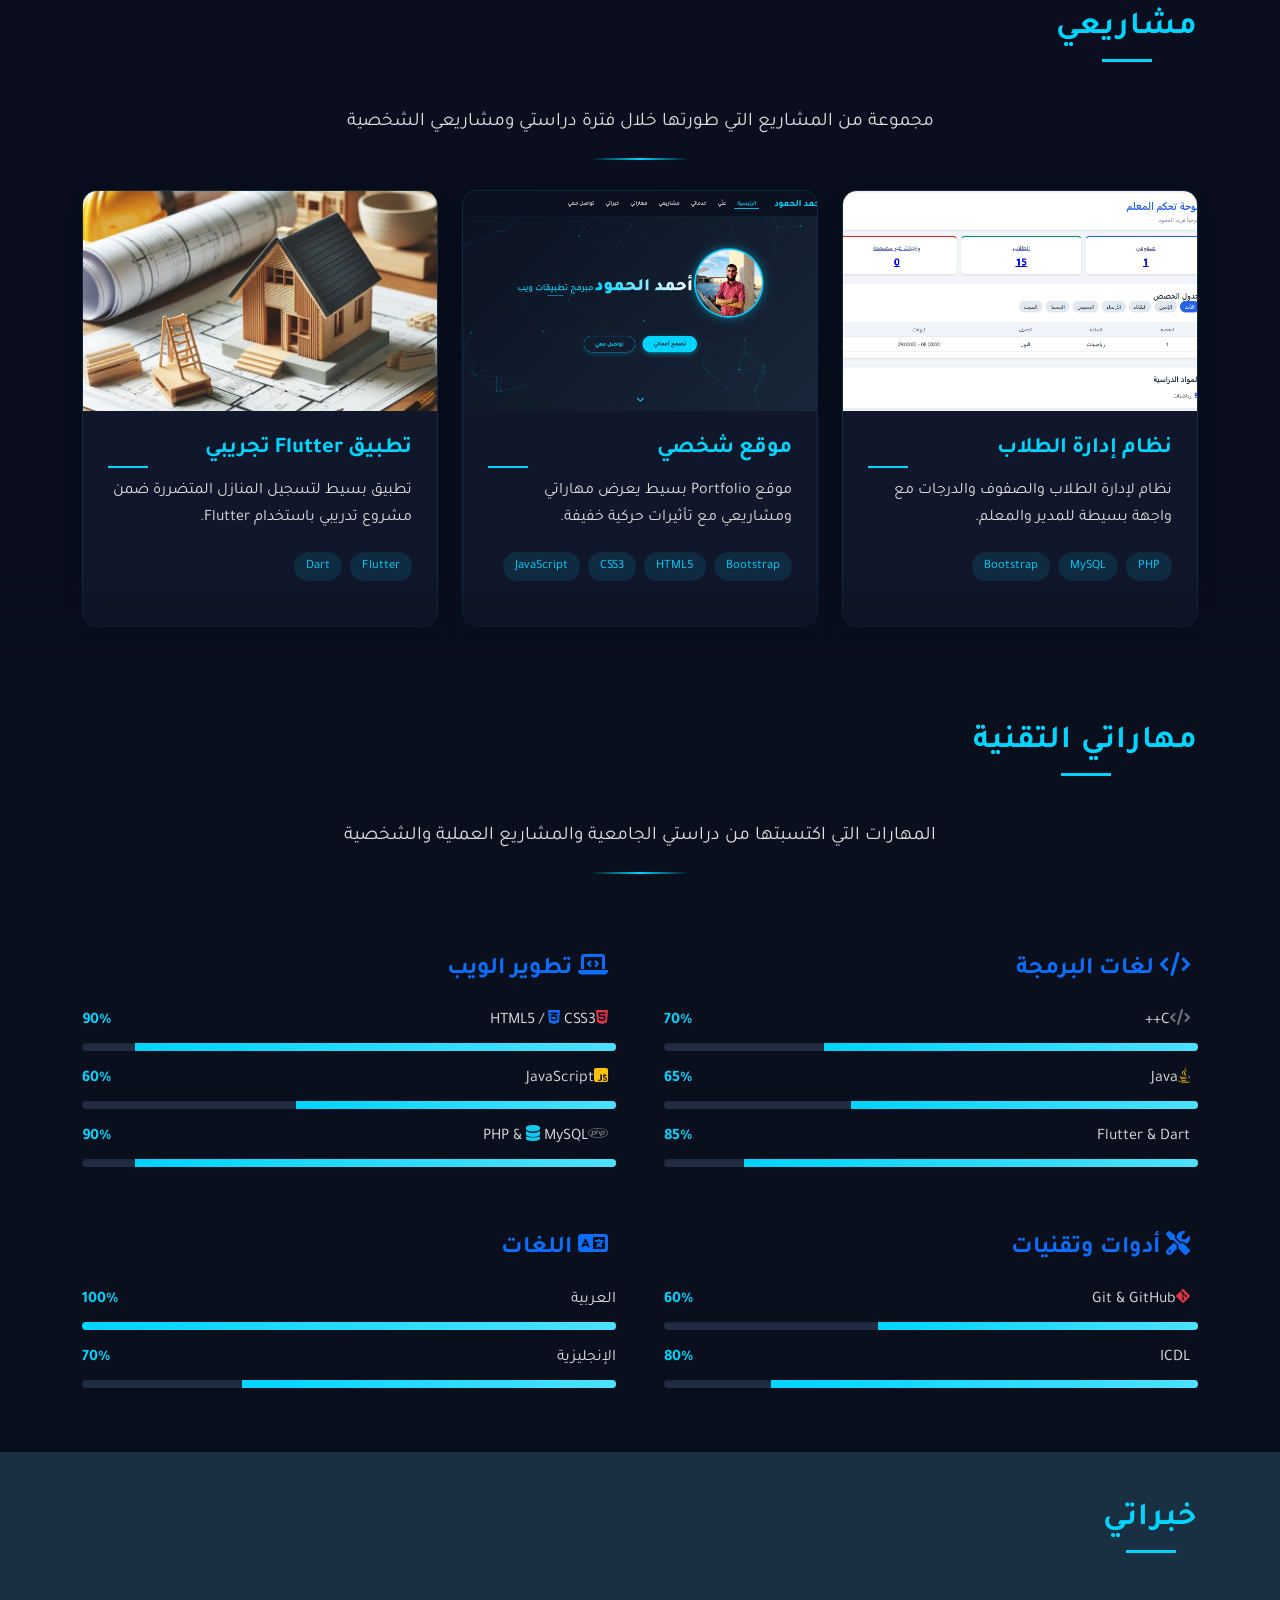
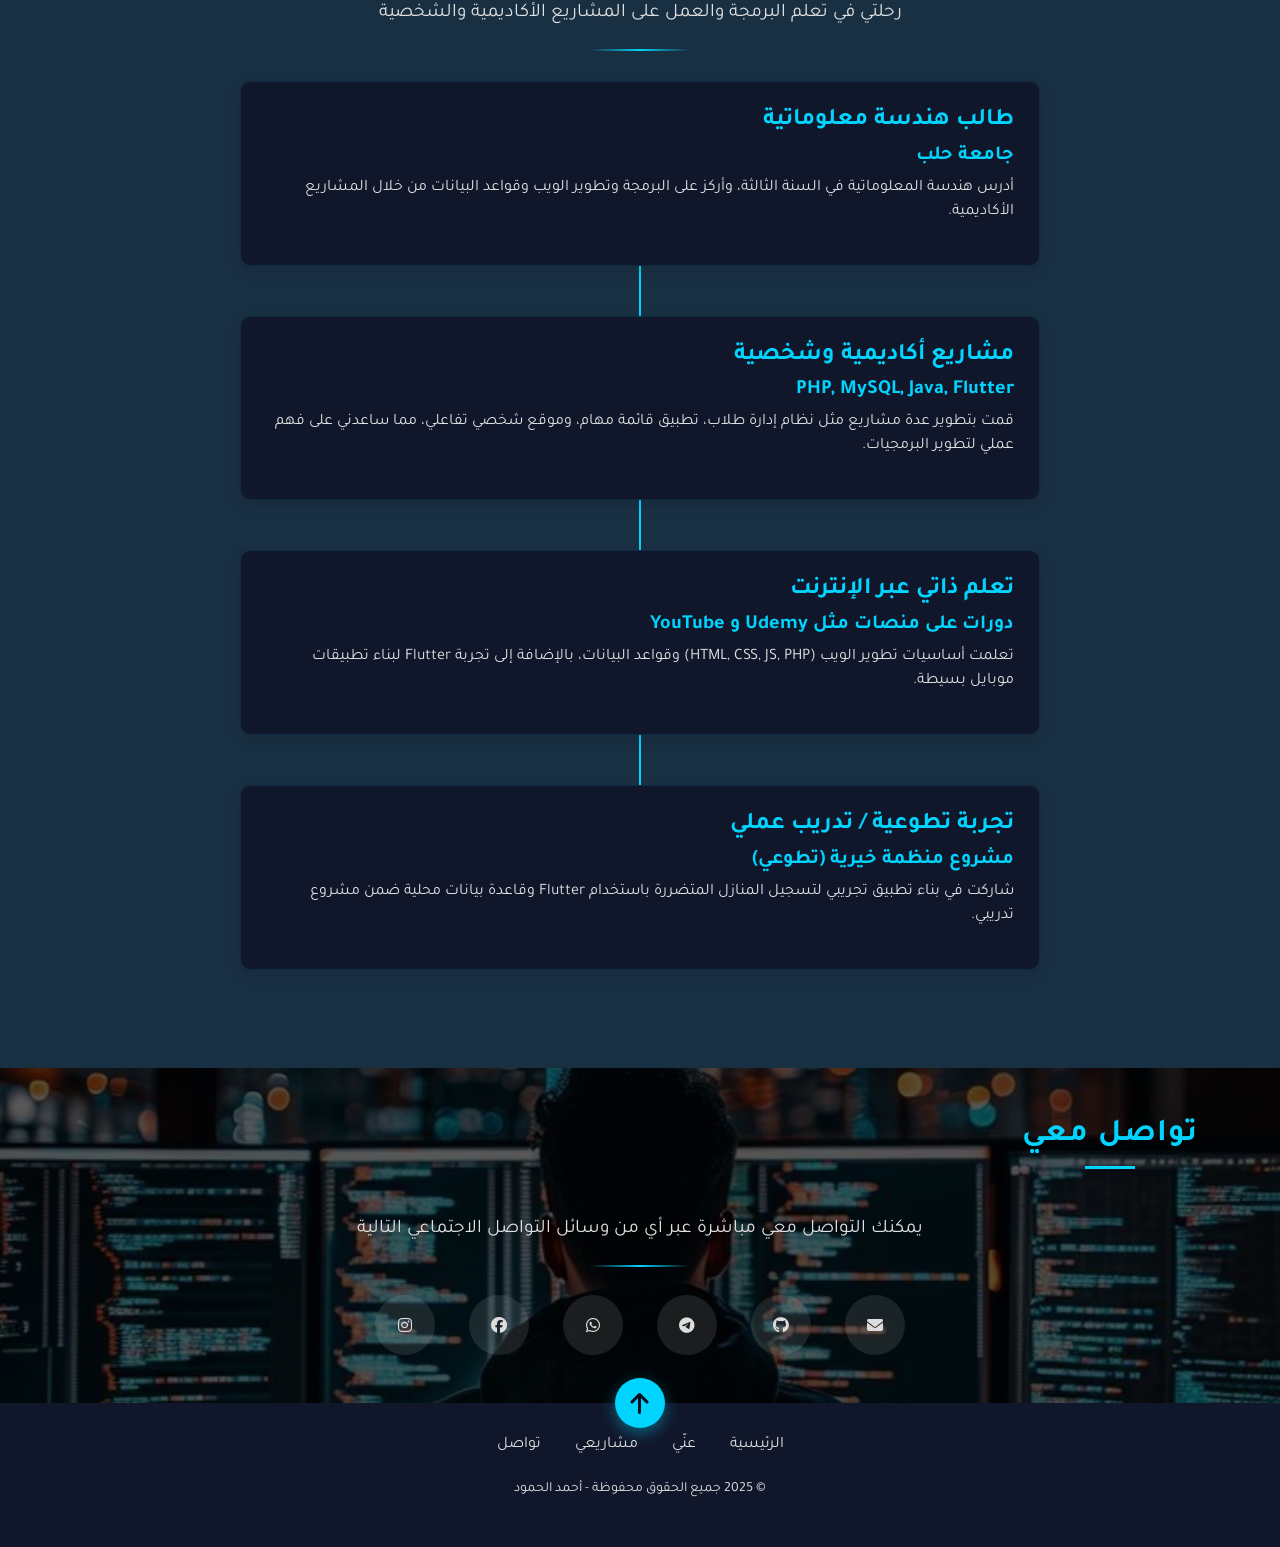
==== commit 28c40c54: "Update index.html" ====
--- a/index.html
+++ b/index.html
@@ -1399,9 +1399,9 @@
             <div class="project-info">
               <h4>موقع شخصي</h4>
               <p>
-                موقع شخصي بسيط يعرض مهاراتي ومشاريعي مع تأثيرات حركية خفيفة.
+                موقع Portfolio بسيط يعرض مهاراتي ومشاريعي مع تأثيرات حركية خفيفة.
               </p>
-                  <div class="project-tags">
+              <div class="project-tags">
                 <span class="project-tag">Bootstrap</span>
                 <span class="project-tag">HTML5</span>
                 <span class="project-tag">CSS3</span>
@@ -1602,8 +1602,8 @@
         
         <!-- Education -->
         <div class="timeline-item" data-aos="fade-up">
-          <div class="timeline-date">2021 - الآن</div>
-          <div class="timeline-dot"></div>
+          <!-- <div class="timeline-date">2021 - الآن</div>
+          <div class="timeline-dot"></div> -->
           <div class="timeline-content">
             <h4>طالب هندسة معلوماتية</h4>
             <h5>جامعة حلب</h5>
@@ -1615,8 +1615,8 @@
 
         <!-- Academic Project Experience -->
         <div class="timeline-item" data-aos="fade-up" data-aos-delay="100">
-          <div class="timeline-date">2022 - 2024</div>
-          <div class="timeline-dot"></div>
+          <!-- <div class="timeline-date">2022 - 2024</div>
+          <div class="timeline-dot"></div> -->
           <div class="timeline-content">
             <h4>مشاريع أكاديمية وشخصية</h4>
             <h5>PHP, MySQL, Java, Flutter</h5>
@@ -1628,8 +1628,8 @@
 
         <!-- Self Learning -->
         <div class="timeline-item" data-aos="fade-up" data-aos-delay="200">
-          <div class="timeline-date">2021 - الآن</div>
-          <div class="timeline-dot"></div>
+          <!-- <div class="timeline-date">2021 - الآن</div>
+          <div class="timeline-dot"></div> -->
           <div class="timeline-content">
             <h4>تعلم ذاتي عبر الإنترنت</h4>
             <h5>دورات على منصات مثل Udemy و YouTube</h5>
@@ -1641,8 +1641,8 @@
 
         <!-- Voluntary / Training -->
         <div class="timeline-item" data-aos="fade-up" data-aos-delay="300">
-          <div class="timeline-date">2023</div>
-          <div class="timeline-dot"></div>
+          <!-- <div class="timeline-date">2023</div>
+          <div class="timeline-dot"></div> -->
           <div class="timeline-content">
             <h4>تجربة تطوعية / تدريب عملي</h4>
             <h5>مشروع منظمة خيرية (تطوعي)</h5>
@@ -1860,4 +1860,3 @@
   </script>
 </body>
 </html>
-
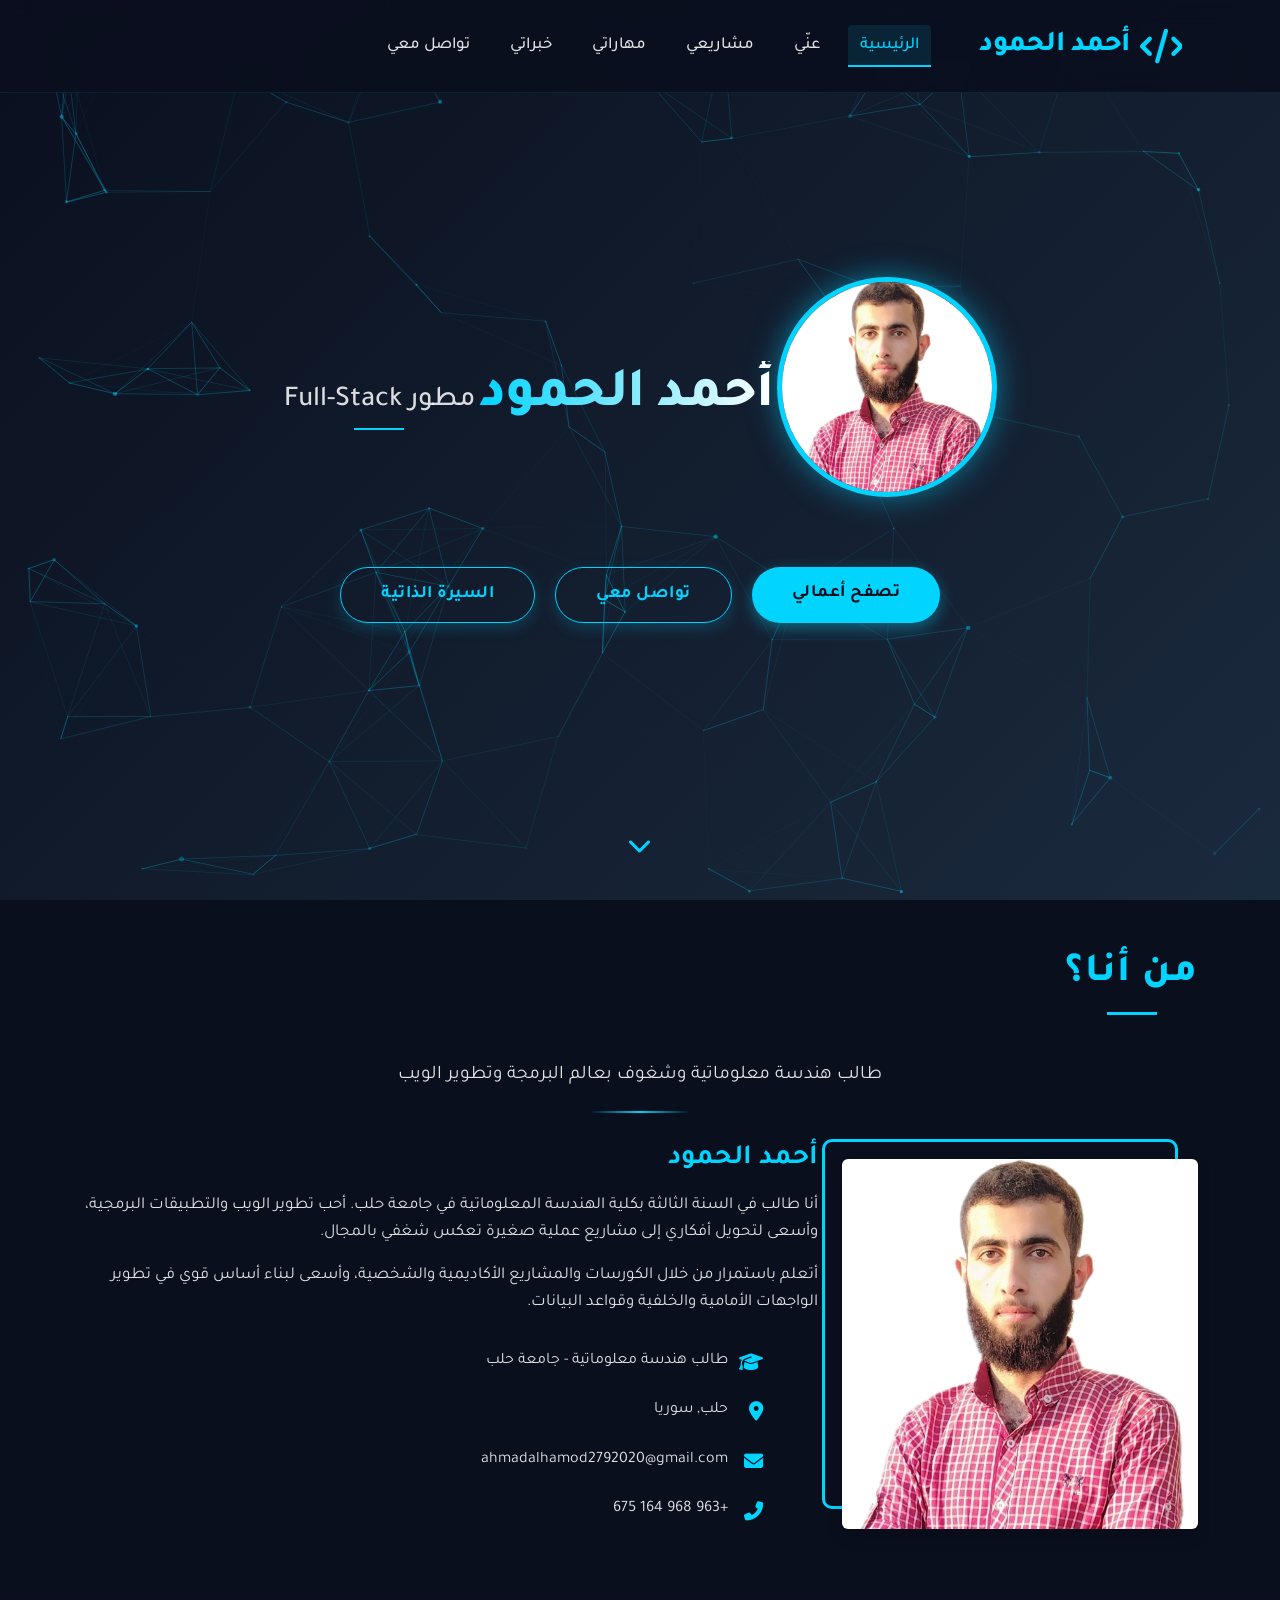
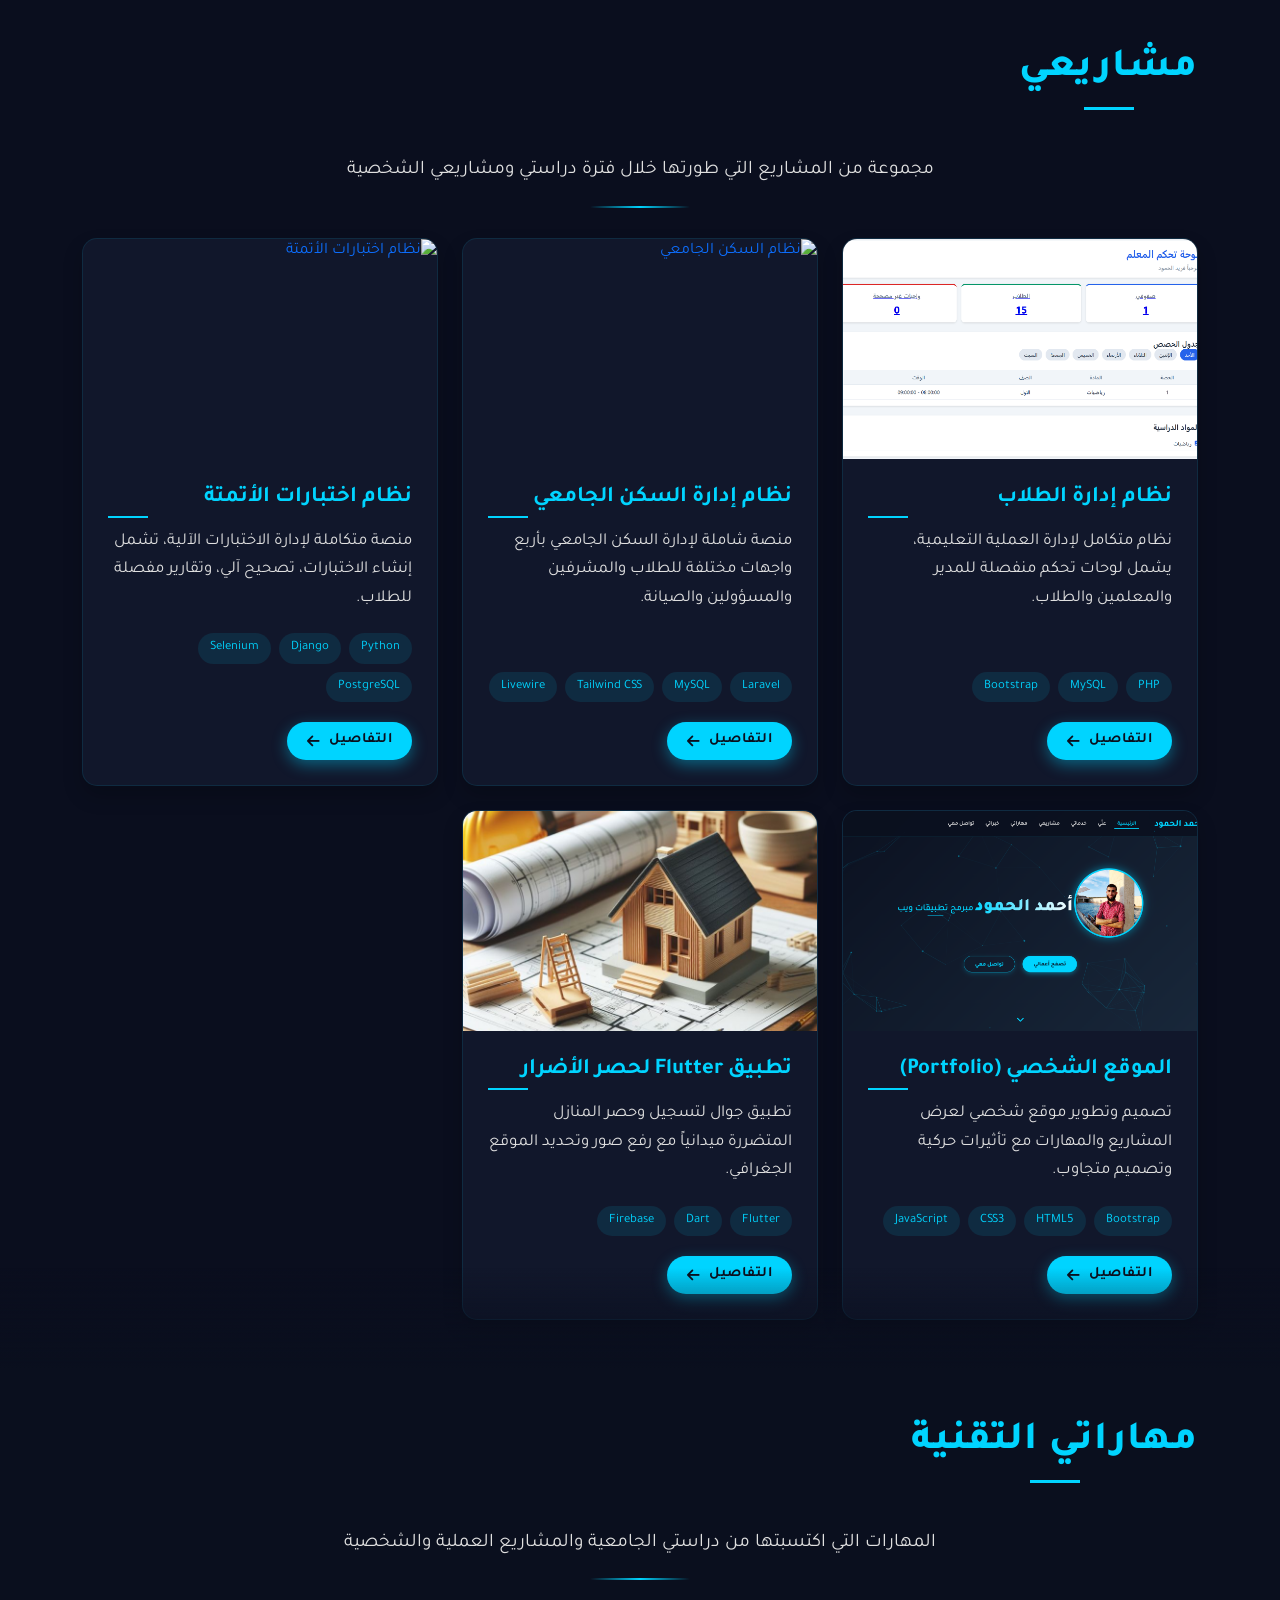
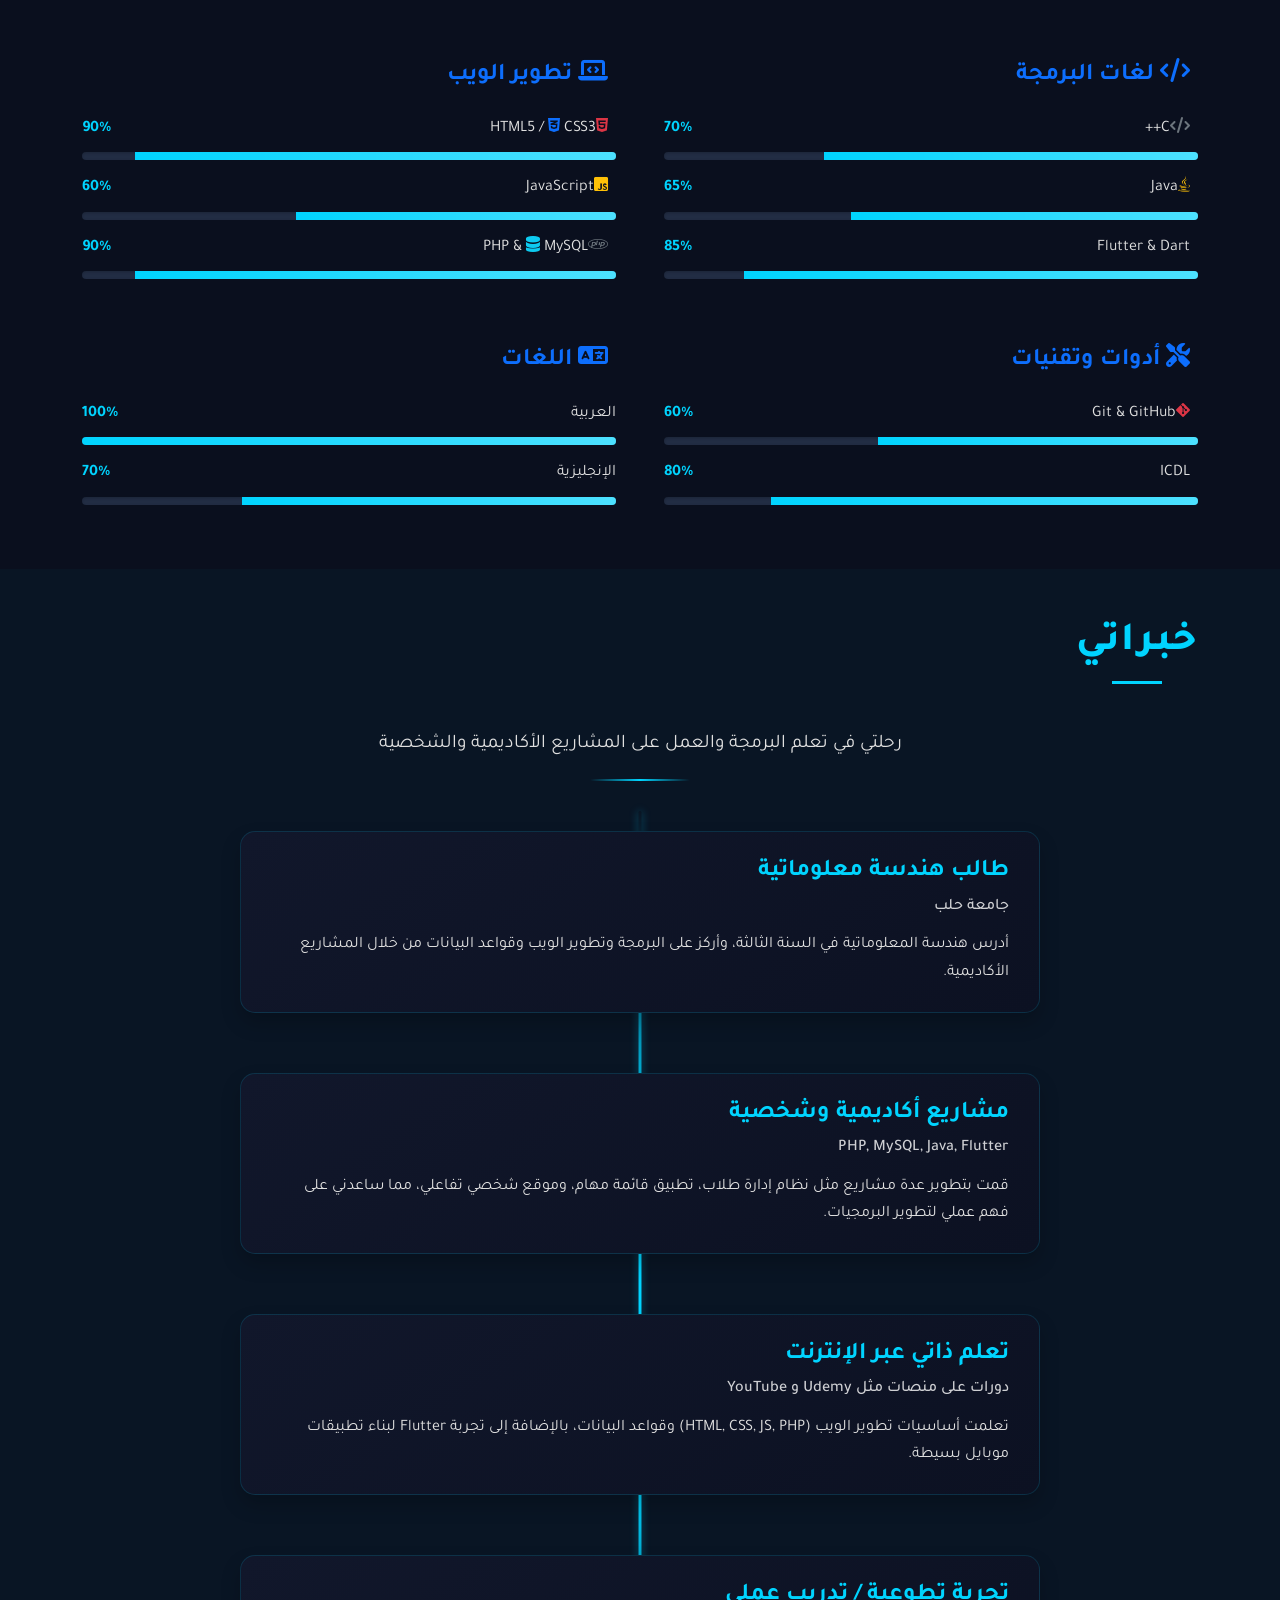
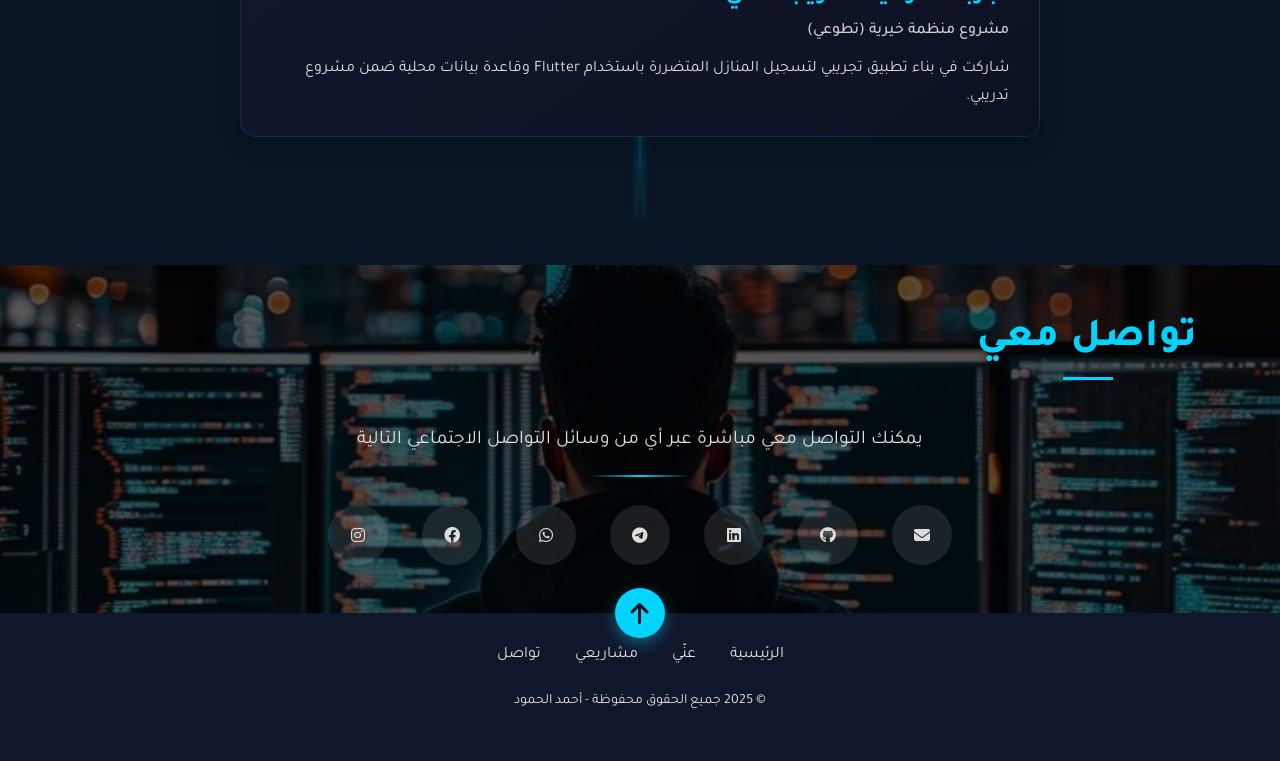
==== commit 36185825: "حذفت الملفات القديمة ورفعت الجديدة" ====
--- a/index.html
+++ b/index.html
@@ -1,1862 +1,552 @@
-<!DOCTYPE html>
-<html lang="ar" dir="rtl">
-<head>
-  <meta charset="UTF-8" />
-  <meta name="viewport" content="width=device-width, initial-scale=1" />
-  <title>موقعي الشخصي - أحمد الحمود | مطور ويب Full-Stack</title>
-
-  <!-- Bootstrap -->
-  <link
-    href="https://cdn.jsdelivr.net/npm/bootstrap@5.3.0/dist/css/bootstrap.min.css"
-    rel="stylesheet"
-  />
-
-  <!-- Font Awesome -->
-  <link
-    href="https://cdnjs.cloudflare.com/ajax/libs/font-awesome/6.4.0/css/all.min.css"
-    rel="stylesheet"
-  />
-
-  <!-- Google Fonts -->
-  <link
-    href="https://fonts.googleapis.com/css2?family=Tajawal:wght@400;500;700;900&display=swap"
-    rel="stylesheet"
-  />
-
-  <!-- AOS Animation -->
-  <link
-    href="https://cdnjs.cloudflare.com/ajax/libs/aos/2.3.4/aos.css"
-    rel="stylesheet"
-  />
-
-  <!-- Particles.js -->
-  <script src="https://cdn.jsdelivr.net/npm/particles.js@2.0.0/particles.min.js"></script>
-
-  <style>
-    
-    :root {
-      --primary-color: #00d4ff;
-      --secondary-color: #0a0f1e;
-      --accent-color: #ff6b6b;
-      --text-color: #e0e0e0;
-      --dark-blue: #1a2a3d;
-      --card-bg: #11172b;
-    }
-    
-    /* Reset and base */
-    body {
-      font-family: "Tajawal", sans-serif;
-      background-color: var(--secondary-color);
-      color: var(--text-color);
-      margin: 0;
-      padding: 0;
-      overflow-x: hidden;
-    }
-
-    h1, h2, h3, h4, h5 {
-      font-weight: 700;
-      color: var(--primary-color);
-    }
-
-    a {
-      text-decoration: none;
-      transition: all 0.3s ease;
-    }
-
-    /* Particles Background */
-    #particles-js {
-      position: fixed;
-      width: 100%;
-      height: 100%;
-      top: 0;
-      left: 0;
-      z-index: 0;
-      background: linear-gradient(135deg, var(--secondary-color), var(--dark-blue));
-    }
-
-    /* Navbar */
-    .navbar {
-      background-color: rgba(10, 15, 30, 0.9);
-      transition: all 0.5s ease;
-      z-index: 1000;
-      padding: 15px 0;
-      border-bottom: 1px solid rgba(0, 212, 255, 0.1);
-    }
-
-    .navbar.scrolled {
-      background-color: rgba(10, 15, 30, 0.98);
-      box-shadow: 0 5px 30px rgba(0, 212, 255, 0.2);
-      padding: 10px 0;
-      backdrop-filter: blur(10px);
-    }
-
-    .navbar-brand {
-      color: var(--primary-color) !important;
-      font-weight: 700;
-      font-size: 1.8rem;
-      display: flex;
-      align-items: center;
-      position: relative;
-      overflow: hidden;
-    }
-
-    .navbar-brand::after {
-      content: '';
-      position: absolute;
-      bottom: 0;
-      left: 0;
-      width: 100%;
-      height: 2px;
-      background: var(--primary-color);
-      transform: translateX(-100%);
-      transition: transform 0.4s ease;
-    }
-
-    .navbar-brand:hover::after {
-      transform: translateX(0);
-    }
-
-    .navbar-brand i {
-      margin-left: 10px;
-      font-size: 1.2em;
-      transition: transform 0.3s ease;
-    }
-
-    .navbar-brand:hover i {
-      transform: rotate(15deg);
-    }
-
-    .nav-link {
-      color: var(--text-color) !important;
-      transition: all 0.3s;
-      font-weight: 500;
-      margin: 0 8px;
-      position: relative;
-      font-size: 1.05rem;
-      padding: 5px 10px !important;
-    }
-
-    .nav-link:hover,
-    .nav-link.active {
-      color: var(--primary-color) !important;
-    }
-
-    .nav-link::before {
-      content: '';
-      position: absolute;
-      bottom: 0;
-      right: 0;
-      width: 0;
-      height: 2px;
-      background-color: var(--primary-color);
-      transition: width 0.3s;
-    }
-
-    .nav-link:hover::before,
-    .nav-link.active::before {
-      width: 100%;
-      left: 0;
-    }
-
-    /* Hero Section */
-    .hero {
-      position: relative;
-      min-height: 100vh;
-      display: flex;
-      flex-direction: column;
-      align-items: center;
-      justify-content: center;
-      text-align: center;
-      padding: 0 15px;
-      z-index: 1;
-      overflow: hidden;
-    }
-
-    .hero-content {
-      position: relative;
-      z-index: 2;
-      max-width: 900px;
-      margin: 0 auto;
-    }
-
-    .hero-img {
-      width: 220px;
-      height: 220px;
-      border-radius: 50%;
-      border: 5px solid var(--primary-color);
-      animation: float 6s ease-in-out infinite;
-      object-fit: cover;
-      box-shadow: 0 0 30px rgba(0, 212, 255, 0.5);
-      background-color: var(--card-bg);
-      margin-bottom: 30px;
-      transition: all 0.5s;
-      position: relative;
-      overflow: hidden;
-    }
-
-    .hero-img::before {
-      content: '';
-      position: absolute;
-      top: 0;
-      left: 0;
-      width: 100%;
-      height: 100%;
-      background: radial-gradient(circle, rgba(0,212,255,0.2) 0%, rgba(0,212,255,0) 70%);
-      opacity: 0;
-      transition: opacity 0.5s;
-    }
-
-    .hero-img:hover {
-      transform: scale(1.05);
-      box-shadow: 0 0 40px rgba(0, 212, 255, 0.7);
-    }
-
-    .hero-img:hover::before {
-      opacity: 1;
-    }
-
-    @keyframes float {
-      0%, 100% {
-        transform: translateY(0px);
-      }
-      50% {
-        transform: translateY(-15px);
-      }
-    }
-
-    .hero h1 {
-      font-size: 3.5rem;
-      margin-bottom: 15px;
-      font-weight: 800;
-      background: linear-gradient(to right, var(--primary-color), #ffffff);
-      -webkit-background-clip: text;
-      -webkit-text-fill-color: transparent;
-      position: relative;
-      display: inline-block;
-    }
-
-    .hero h1::after {
-      content: '';
-      position: absolute;
-      bottom: -5px;
-      left: 0;
-      width: 100%;
-      height: 3px;
-      background: linear-gradient(90deg, var(--primary-color), transparent);
-      transform: scaleX(0);
-      transform-origin: right;
-      transition: transform 0.5s ease;
-    }
-
-    .hero h1:hover::after {
-      transform: scaleX(1);
-      transform-origin: left;
-    }
-
-    .hero h3 {
-      font-size: 1.8rem;
-      margin-bottom: 30px;
-      font-weight: 500;
-      position: relative;
-      display: inline-block;
-    }
-
-    .hero h3::after {
-      content: '';
-      position: absolute;
-      bottom: -10px;
-      left: 50%;
-      transform: translateX(-50%);
-      width: 50px;
-      height: 2px;
-      background-color: var(--primary-color);
-    }
-
-    .scroll-down {
-      position: absolute;
-      bottom: 30px;
-      animation: bounce 2s infinite;
-      color: var(--primary-color);
-      cursor: pointer;
-      z-index: 10;
-      font-size: 1.5rem;
-      transition: all 0.3s;
-    }
-
-    .scroll-down:hover {
-      color: white;
-      transform: translateY(5px);
-    }
-
-    @keyframes bounce {
-      0%, 100% {
-        transform: translateY(0);
-      }
-      50% {
-        transform: translateY(10px);
-      }
-    }
-
-    .btn-custom {
-      background-color: var(--primary-color);
-      color: var(--secondary-color);
-      font-weight: bold;
-      border-radius: 50px;
-      padding: 12px 35px;
-      transition: all 0.3s;
-      box-shadow: 0 5px 15px rgba(0, 212, 255, 0.4);
-      border: none;
-      font-size: 1.1rem;
-      position: relative;
-      overflow: hidden;
-      z-index: 1;
-    }
-
-    .btn-custom::before {
-      content: '';
-      position: absolute;
-      top: 0;
-      left: -100%;
-      width: 100%;
-      height: 100%;
-      background: linear-gradient(90deg, transparent, rgba(255,255,255,0.2), transparent);
-      transition: 0.5s;
-    }
-
-    .btn-custom:hover {
-      background-color: #009fcc;
-      color: #ffffff;
-      box-shadow: 0 8px 25px rgba(0, 212, 255, 0.6);
-      transform: translateY(-3px);
-    }
-
-    .btn-custom:hover::before {
-      left: 100%;
-    }
-
-    .btn-custom:active {
-      transform: translateY(0);
-    }
-
-    .btn-outline-light {
-      color: var(--primary-color);
-      border-color: var(--primary-color);
-      font-weight: 600;
-      border-radius: 50px;
-      padding: 12px 35px;
-      transition: all 0.3s;
-      box-shadow: 0 5px 15px rgba(0, 212, 255, 0.2);
-      font-size: 1.1rem;
-      position: relative;
-      overflow: hidden;
-    }
-
-    .btn-outline-light:hover {
-      background-color: var(--primary-color);
-      color: var(--secondary-color);
-      box-shadow: 0 8px 25px rgba(0, 212, 255, 0.4);
-      transform: translateY(-3px);
-    }
-
-    /* Section Headings */
-    .section-title {
-      position: relative;
-      display: inline-block;
-      margin-bottom: 60px;
-      font-weight: 700;
-      text-transform: uppercase;
-      letter-spacing: 1px;
-    }
-
-    .section-title::after {
-      content: '';
-      position: absolute;
-      bottom: -15px;
-      right: 0;
-      width: 50px;
-      height: 3px;
-      background-color: var(--primary-color);
-      transition: all 0.3s ease;
-    }
-
-    .section-title:hover::after {
-      width: 100%;
-      background: linear-gradient(90deg, var(--primary-color), var(--accent-color));
-    }
-
-    .section-title.center::after {
-      right: 50%;
-      transform: translateX(50%);
-    }
-
-    .section-subtitle {
-      color: var(--text-color);
-      font-size: 1.2rem;
-      max-width: 700px;
-      margin: 0 auto 50px;
-      line-height: 1.7;
-      position: relative;
-    }
-
-    .section-subtitle::after {
-      content: '';
-      position: absolute;
-      bottom: -20px;
-      left: 50%;
-      transform: translateX(-50%);
-      width: 100px;
-      height: 2px;
-      background: linear-gradient(90deg, transparent, var(--primary-color), transparent);
-    }
-
-    /* Sections */
-    section {
-      position: relative;
-      padding: 100px 0;
-      overflow: hidden;
-    }
-
-    /* About Section */
-    .about-content {
-      display: flex;
-      align-items: center;
-      gap: 50px;
-    }
-
-    .about-img {
-      flex: 1;
-      position: relative;
-    }
-
-    .about-img img {
-      width: 100%;
-      max-width: 400px;
-      border-radius: 10px;
-      box-shadow: 0 10px 30px rgba(0, 0, 0, 0.3);
-      transition: all 0.5s;
-      position: relative;
-      z-index: 1;
-    }
-
-    .about-img::before {
-      content: '';
-      position: absolute;
-      top: -20px;
-      left: -20px;
-      width: 100%;
-      height: 100%;
-      border: 3px solid var(--primary-color);
-      border-radius: 10px;
-      z-index: 0;
-      transition: all 0.5s;
-    }
-
-    .about-img:hover::before {
-      top: -15px;
-      left: -15px;
-    }
-
-    .about-img img:hover {
-      transform: scale(1.03);
-      box-shadow: 0 15px 40px rgba(0, 212, 255, 0.3);
-    }
-
-    .about-text {
-      flex: 1;
-    }
-
-    .about-text h3 {
-      margin-bottom: 20px;
-      font-size: 2rem;
-      position: relative;
-      display: inline-block;
-    }
-
-    .about-text h3::after {
-      content: '';
-      position: absolute;
-      bottom: -10px;
-      left: 0;
-      width: 50px;
-      height: 3px;
-      background-color: var(--primary-color);
-    }
-
-    .about-text p {
-      margin-bottom: 15px;
-      line-height: 1.8;
-      font-size: 1.1rem;
-      position: relative;
-      padding-right: 20px;
-    }
-
-    .about-text p::before {
-      content: '';
-      position: absolute;
-      top: 10px;
-      right: 0;
-      width: 10px;
-      height: 10px;
-      border-radius: 50%;
-      background-color: var(--primary-color);
-      opacity: 0.5;
-    }
-
-    .info-list {
-      margin-top: 30px;
-    }
-
-    .info-list li {
-      margin-bottom: 15px;
-      display: flex;
-      align-items: center;
-      transition: all 0.3s;
-      padding: 8px 15px;
-      border-radius: 5px;
-    }
-
-    .info-list li:hover {
-      background-color: rgba(0, 212, 255, 0.05);
-      transform: translateX(-5px);
-    }
-
-    .info-list i {
-      color: var(--primary-color);
-      margin-left: 10px;
-      font-size: 1.2rem;
-      min-width: 25px;
-    }
-
-    /* Services Section */
-    .services-section {
-      background-color: rgba(10, 15, 30, 0.7);
-      position: relative;
-      overflow: hidden;
-    }
-
-    .services-section::before {
-      content: '';
-      position: absolute;
-      top: 0;
-      left: 0;
-      width: 100%;
-      height: 100%;
-      background: url('data:image/svg+xml;utf8,<svg xmlns="http://www.w3.org/2000/svg" viewBox="0 0 100 100" preserveAspectRatio="none"><path fill="rgba(0,212,255,0.03)" d="M0,0 L100,0 L100,100 L0,100 Z" /></svg>');
-      background-size: cover;
-      z-index: -1;
-    }
-
-    .service-card {
-      background-color: var(--card-bg);
-      border-radius: 15px;
-      padding: 30px;
-      transition: all 0.5s;
-      height: 100%;
-      border: 1px solid rgba(0, 212, 255, 0.1);
-      position: relative;
-      overflow: hidden;
-      z-index: 1;
-      perspective: 1000px;
-    }
-
-    .service-card-inner {
-      position: relative;
-      width: 100%;
-      height: 100%;
-      transition: transform 0.6s;
-      transform-style: preserve-3d;
-    }
-
-    .service-card:hover .service-card-inner {
-      transform: rotateY(10deg);
-    }
-
-    .service-card::before {
-      content: '';
-      position: absolute;
-      top: 0;
-      right: 0;
-      width: 100%;
-      height: 100%;
-      background: linear-gradient(135deg, rgba(0, 212, 255, 0.1), transparent);
-      z-index: -1;
-      transition: all 0.5s;
-      opacity: 0;
-    }
-
-    .service-card:hover {
-      transform: translateY(-10px);
-      box-shadow: 0 15px 30px rgba(0, 212, 255, 0.2);
-      border-color: rgba(0, 212, 255, 0.3);
-    }
-
-    .service-card:hover::before {
-      opacity: 1;
-    }
-
-    .service-icon {
-      font-size: 2.5rem;
-      color: var(--primary-color);
-      margin-bottom: 20px;
-      transition: all 0.3s;
-    }
-
-    .service-card:hover .service-icon {
-      transform: scale(1.2);
-      color: white;
-    }
-
-    .service-card h4 {
-      margin-bottom: 15px;
-      font-size: 1.5rem;
-      position: relative;
-      display: inline-block;
-    }
-
-    .service-card h4::after {
-      content: '';
-      position: absolute;
-      bottom: -5px;
-      left: 0;
-      width: 40px;
-      height: 2px;
-      background-color: var(--primary-color);
-      transition: all 0.3s;
-    }
-
-    .service-card:hover h4::after {
-      width: 100%;
-      background: linear-gradient(90deg, var(--primary-color), var(--accent-color));
-    }
-
-    .service-card p {
-      color: var(--text-color);
-      line-height: 1.7;
-      transition: all 0.3s;
-    }
-
-    .service-card:hover p {
-      color: white;
-    }
-
-    /* Projects Section */
-    .projects-section {
-      background-color: rgba(10, 15, 30, 0.5);
-      position: relative;
-    }
-
-    .projects-section::after {
-      content: '';
-      position: absolute;
-      bottom: 0;
-      left: 0;
-      width: 100%;
-      height: 100px;
-      background: linear-gradient(transparent, var(--secondary-color));
-      z-index: 1;
-    }
-
-    .project-card {
-      background-color: var(--card-bg);
-      border-radius: 15px;
-      overflow: hidden;
-      transition: all 0.5s;
-      box-shadow: 0 10px 20px rgba(0, 0, 0, 0.2);
-      height: 100%;
-      display: flex;
-      flex-direction: column;
-      border: 1px solid rgba(0, 212, 255, 0.1);
-      position: relative;
-    }
-
-    .project-card::before {
-      content: '';
-      position: absolute;
-      top: -2px;
-      left: -2px;
-      right: -2px;
-      bottom: -2px;
-      background: linear-gradient(45deg, var(--primary-color), var(--accent-color));
-      z-index: -1;
-      border-radius: 17px;
-      opacity: 0;
-      transition: opacity 0.3s;
-    }
-
-    .project-card:hover::before {
-      opacity: 1;
-      animation: animateBorder 4s linear infinite;
-    }
-
-    @keyframes animateBorder {
-      0% { filter: blur(5px); opacity: 0.7; }
-      50% { filter: blur(3px); opacity: 1; }
-      100% { filter: blur(5px); opacity: 0.7; }
-    }
-
-    .project-img {
-      height: 220px;
-      overflow: hidden;
-      position: relative;
-    }
-
-    .project-img::before {
-      content: '';
-      position: absolute;
-      top: 0;
-      left: 0;
-      width: 100%;
-      height: 100%;
-      background: linear-gradient(transparent, rgba(0, 0, 0, 0.7));
-      z-index: 1;
-      opacity: 0;
-      transition: opacity 0.3s;
-    }
-
-    .project-card:hover .project-img::before {
-      opacity: 1;
-    }
-
-    .project-img img {
-      width: 100%;
-      height: 100%;
-      object-fit: cover;
-      transition: transform 0.5s;
-    }
-
-    .project-card:hover .project-img img {
-      transform: scale(1.1);
-    }
-
-    .project-info {
-      padding: 25px;
-      flex-grow: 1;
-      display: flex;
-      flex-direction: column;
-      position: relative;
-    }
-
-    .project-info::before {
-      content: '';
-      position: absolute;
-      top: 0;
-      left: 0;
-      width: 100%;
-      height: 100%;
-      background: linear-gradient(rgba(17, 23, 43, 0.7), rgba(17, 23, 43, 1));
-      z-index: -1;
-    }
-
-    .project-info h4 {
-      margin-bottom: 15px;
-      font-size: 1.4rem;
-      position: relative;
-      display: inline-block;
-    }
-
-    .project-info h4::after {
-      content: '';
-      position: absolute;
-      bottom: -5px;
-      left: 0;
-      width: 40px;
-      height: 2px;
-      background-color: var(--primary-color);
-      transition: all 0.3s;
-    }
-
-    .project-card:hover .project-info h4::after {
-      width: 100%;
-    }
-
-    .project-info p {
-      margin-bottom: 20px;
-      color: var(--text-color);
-      line-height: 1.7;
-      flex-grow: 1;
-    }
-
-    .project-tags {
-      display: flex;
-      flex-wrap: wrap;
-      gap: 8px;
-      margin-bottom: 20px;
-    }
-
-    .project-tag {
-      background-color: rgba(0, 212, 255, 0.1);
-      color: var(--primary-color);
-      padding: 5px 12px;
-      border-radius: 50px;
-      font-size: 0.8rem;
-      transition: all 0.3s;
-    }
-
-    .project-card:hover .project-tag {
-      background-color: rgba(0, 212, 255, 0.3);
-      color: white;
-    }
-
-    .project-links {
-      display: flex;
-      gap: 10px;
-    }
-
-    .project-links a {
-      transition: all 0.3s;
-    }
-
-    .project-links a:hover {
-      transform: translateY(-3px);
-    }
-
-    /* Skills Section */
-    .skill-item {
-      margin-bottom: 25px;
-    }
-
-    .skill-info {
-      display: flex;
-      justify-content: space-between;
-      margin-bottom: 10px;
-    }
-
-    .skill-name {
-      font-weight: 600;
-      display: flex;
-      align-items: center;
-    }
-
-    .skill-name i {
-      margin-left: 10px;
-    }
-
-    .skill-percent {
-      color: var(--primary-color);
-      font-weight: bold;
-    }
-
-    .progress {
-      height: 8px;
-      background-color: #222d44;
-      border-radius: 10px;
-      overflow: hidden;
-      box-shadow: inset 0 1px 3px rgba(0, 0, 0, 0.2);
-    }
-
-    .progress-bar {
-      background-color: var(--primary-color);
-      transition: width 1.5s ease;
-      position: relative;
-    }
-
-    .progress-bar::after {
-      content: '';
-      position: absolute;
-      top: 0;
-      right: 0;
-      bottom: 0;
-      left: 0;
-      background: linear-gradient(to right, transparent, rgba(255, 255, 255, 0.3));
-      animation: shine 2s infinite;
-    }
-
-    @keyframes shine {
-      0% { opacity: 0; }
-      50% { opacity: 1; }
-      100% { opacity: 0; }
-    }
-
-    /* Experience Section */
-    .experience-section {
-      background-color: var(--dark-blue);
-      position: relative;
-    }
-
-    .experience-section::before {
-      content: '';
-      position: absolute;
-      top: 0;
-      left: 0;
-      width: 100%;
-      height: 100%;
-      background: url('data:image/svg+xml;utf8,<svg xmlns="http://www.w3.org/2000/svg" viewBox="0 0 100 100" preserveAspectRatio="none"><path fill="rgba(0,212,255,0.03)" d="M0,0 L100,0 L100,100 L0,100 Z" /></svg>');
-      background-size: cover;
-      z-index: 0;
-    }
-
-    .timeline {
-      position: relative;
-      max-width: 800px;
-      margin: 0 auto;
-    }
-
-    .timeline::before {
-      content: '';
-      position: absolute;
-      top: 0;
-      right: 50%;
-      transform: translateX(50%);
-      width: 2px;
-      height: 100%;
-      background-color: var(--primary-color);
-      z-index: 0;
-    }
-
-    .timeline-item {
-      position: relative;
-      margin-bottom: 50px;
-    }
-
-    .timeline-content {
-      background-color: var(--card-bg);
-      border-radius: 10px;
-      padding: 25px;
-      box-shadow: 0 5px 15px rgba(0, 0, 0, 0.1);
-      border: 1px solid rgba(0, 212, 255, 0.1);
-      transition: all 0.5s;
-      position: relative;
-      z-index: 1;
-    }
-
-    .timeline-content::before {
-      content: '';
-      position: absolute;
-      top: 0;
-      left: 0;
-      width: 100%;
-      height: 100%;
-      background: linear-gradient(135deg, rgba(0, 212, 255, 0.05), transparent);
-      z-index: -1;
-      opacity: 0;
-      transition: opacity 0.3s;
-    }
-
-    .timeline-content:hover {
-      transform: translateY(-5px);
-      box-shadow: 0 10px 25px rgba(0, 212, 255, 0.2);
-      border-color: rgba(0, 212, 255, 0.3);
-    }
-
-    .timeline-content:hover::before {
-      opacity: 1;
-    }
-
-    .timeline-date {
-      position: absolute;
-      top: 0;
-      right: calc(50% + 20px);
-      transform: translateX(50%);
-      background-color: var(--primary-color);
-      color: var(--secondary-color);
-      padding: 5px 15px;
-      border-radius: 20px;
-      font-weight: bold;
-      font-size: 0.9rem;
-      box-shadow: 0 3px 10px rgba(0, 212, 255, 0.3);
-      z-index: 1;
-    }
-
-    .timeline-dot {
-      position: absolute;
-      top: 20px;
-      right: 50%;
-      transform: translateX(50%);
-      width: 20px;
-      height: 20px;
-      border-radius: 50%;
-      background-color: var(--primary-color);
-      z-index: 1;
-      box-shadow: 0 0 0 5px rgba(0, 212, 255, 0.2);
-      transition: all 0.3s;
-    }
-
-    .timeline-item:hover .timeline-dot {
-      transform: translateX(50%) scale(1.2);
-      box-shadow: 0 0 0 8px rgba(0, 212, 255, 0.3);
-    }
-
-    /* Contact Section */
-    .contact-section {
-      background: url('248a97cfa9f7e71956c5b0d3b719364d.jpg') center/cover no-repeat;
-      position: relative;
-    }
-
-    .contact-section::before {
-      content: '';
-      position: absolute;
-      top: 0;
-      left: 0;
-      width: 100%;
-      height: 100%;
-      background: rgba(0,0,0,0.65);
-      z-index: 1;
-    }
-
-    .contact-container {
-      position: relative;
-      z-index: 2;
-    }
-
-    .contact-icon {
-      color: #ddd;
-      margin: 0 15px;
-      transition: all 0.4s ease;
-      display: inline-flex;
-      align-items: center;
-      justify-content: center;
-      width: 60px;
-      height: 60px;
-      border-radius: 50%;
-      background: rgba(255,255,255,0.1);
-      position: relative;
-      overflow: hidden;
-    }
-
-    .contact-icon::before {
-      content: '';
-      position: absolute;
-      top: 0;
-      left: -100%;
-      width: 100%;
-      height: 100%;
-      background: linear-gradient(90deg, transparent, rgba(255,255,255,0.2), transparent);
-      transition: 0.5s;
-    }
-
-    .contact-icon:hover {
-      color: #4db8ff;
-      transform: translateY(-5px);
-      box-shadow: 0 5px 15px rgba(0, 212, 255, 0.3);
-    }
-
-    .contact-icon:hover::before {
-      left: 100%;
-    }
-
-    .contact-form {
-      max-width: 700px;
-      margin: 0 auto;
-    }
-
-    .form-control {
-      background-color: rgba(17, 23, 43, 0.7);
-      border: 1px solid rgba(0, 212, 255, 0.2);
-      color: var(--text-color);
-      border-radius: 8px;
-      padding: 12px 20px;
-      margin-bottom: 20px;
-      transition: all 0.3s;
-    }
-
-    .form-control:focus {
-      background-color: rgba(17, 23, 43, 0.9);
-      border-color: var(--primary-color);
-      box-shadow: 0 0 10px rgba(0, 212, 255, 0.2);
-      color: white;
-    }
-
-    textarea.form-control {
-      min-height: 150px;
-    }
-
-    /* Footer */
-    footer {
-      background-color: var(--card-bg);
-      padding: 30px 0;
-      text-align: center;
-      color: var(--text-color);
-      position: relative;
-    }
-
-    .footer-links {
-      margin-bottom: 20px;
-    }
-
-    .footer-links a {
-      color: var(--text-color);
-      margin: 0 15px;
-      transition: all 0.3s;
-      position: relative;
-    }
-
-    .footer-links a::after {
-      content: '';
-      position: absolute;
-      bottom: -5px;
-      left: 0;
-      width: 0;
-      height: 2px;
-      background-color: var(--primary-color);
-      transition: width 0.3s;
-    }
-
-    .footer-links a:hover {
-      color: var(--primary-color);
-    }
-
-    .footer-links a:hover::after {
-      width: 100%;
-    }
-
-    .back-to-top {
-      position: absolute;
-      top: -25px;
-      right: 50%;
-      transform: translateX(50%);
-      width: 50px;
-      height: 50px;
-      background-color: var(--primary-color);
-      color: var(--secondary-color);
-      border-radius: 50%;
-      display: flex;
-      align-items: center;
-      justify-content: center;
-      font-size: 1.5rem;
-      box-shadow: 0 5px 15px rgba(0, 212, 255, 0.4);
-      transition: all 0.3s;
-      z-index: 10;
-    }
-
-    .back-to-top:hover {
-      transform: translateX(50%) translateY(-5px);
-      box-shadow: 0 8px 20px rgba(0, 212, 255, 0.6);
-      color: white;
-    }
-
-    /* Responsive Design */
-    @media (max-width: 992px) {
-      .about-content {
-        flex-direction: column;
-      }
-      
-      .about-img {
-        margin-bottom: 30px;
-      }
-      
-      .hero h1 {
-        font-size: 2.8rem;
-      }
-      
-      .hero h3 {
-        font-size: 1.5rem;
-      }
-      
-      .timeline::before {
-        right: 40px;
-      }
-      
-      .timeline-date {
-        right: 70px;
-      }
-      
-      .timeline-dot {
-        right: 40px;
-      }
-    }
-
-    @media (max-width: 768px) {
-      .hero h1 {
-        font-size: 2.3rem;
-      }
-      
-      .hero h3 {
-        font-size: 1.3rem;
-      }
-      
-      .hero-img {
-        width: 180px;
-        height: 180px;
-      }
-      
-      .section-title {
-        font-size: 1.8rem;
-      }
-      
-      .timeline::before {
-        right: 20px;
-      }
-      
-      .timeline-date {
-        right: 50px;
-      }
-      
-      .timeline-dot {
-        right: 20px;
-      }
-      
-      .contact-icon {
-        width: 50px;
-        height: 50px;
-        font-size: 1.5rem;
-        margin: 0 10px;
-      }
-    }
-
-    @media (max-width: 576px) {
-      .hero h1 {
-        font-size: 2rem;
-      }
-      
-      .btn-custom, .btn-outline-light {
-        padding: 10px 25px;
-        font-size: 1rem;
-      }
-      
-      .contact-icon {
-        width: 40px;
-        height: 40px;
-        font-size: 1.2rem;
-        margin: 0 5px;
-      }
-      
-      .timeline::before {
-        display: none;
-      }
-      
-      .timeline-date, .timeline-dot {
-        position: static;
-        transform: none;
-        margin-bottom: 10px;
-        display: inline-block;
-      }
-      
-      .timeline-content {
-        text-align: center;
-      }
-    }
-  </style>
-</head>
-
-<body>
-  <!-- Particles Background -->
-  <div id="particles-js"></div>
-
-  <!-- Navbar -->
-  <nav class="navbar navbar-expand-lg fixed-top navbar-dark" id="mainNav">
-    <div class="container">
-      <a class="navbar-brand" href="#">
-        <i class="fas fa-code"></i> أحمد الحمود
-      </a>
-      <button
-        class="navbar-toggler"
-        type="button"
-        data-bs-toggle="collapse"
-        data-bs-target="#navbarResponsive"
-        aria-controls="navbarResponsive"
-        aria-expanded="false"
-        aria-label="تبديل القائمة"
-      >
-        <span class="navbar-toggler-icon"></span>
-      </button>
-      <div class="collapse navbar-collapse" id="navbarResponsive">
-        <ul class="navbar-nav ms-auto mb-2 mb-lg-0">
-          <li class="nav-item">
-            <a class="nav-link active" href="#home">الرئيسية</a>
-          </li>
-          <li class="nav-item">
-            <a class="nav-link" href="#about">عنّي</a>
-          </li>
-          <li class="nav-item">
-            <!-- <a class="nav-link" href="#services">خدماتي</a> -->
-          </li>
-          <li class="nav-item">
-            <a class="nav-link" href="#projects">مشاريعي</a>
-          </li>
-          <li class="nav-item">
-            <a class="nav-link" href="#skills">مهاراتي</a>
-          </li>
-          <li class="nav-item">
-            <a class="nav-link" href="#experience">خبراتي</a>
-          </li>
-          <li class="nav-item">
-            <a class="nav-link" href="#contact">تواصل معي</a>
-          </li>
-        </ul>
-      </div>
-    </div>
-  </nav>
-
-<!-- Hero Section -->
-<section class="hero" id="home">
-  <div class="hero-content" data-aos="fade-up">
-    <img
-      src="profile.jpg"
-      alt="صورتي الشخصية"
-      class="hero-img"
-      loading="lazy"
-      width="220"
-      height="220"
-    />
-    <h1>أحمد الحمود</h1>
-    <h3>
-      <span id="typing-text"></span>
-    </h3>
-    <div class="d-flex gap-4 justify-content-center flex-wrap mt-4">
-      <a href="#projects" class="btn btn-custom">تصفح أعمالي</a>
-      <a href="#contact" class="btn btn-outline-light">تواصل معي</a>
-      <a href="MY-CV 01.pdf" class="btn btn-outline-light">السيرة الذاتية </a>
-      
-    </div>
-  </div>
-  <a href="#about" class="scroll-down" aria-label="التمرير للأسفل">
-    <i class="fas fa-chevron-down"></i>
-  </a>
-</section>
-
-  <!-- About Section -->
-  <section class="container py-5" id="about">
-    <h2 class="section-title center" data-aos="fade-up">من أنا؟</h2>
-    <p class="section-subtitle text-center mb-5" data-aos="fade-up" data-aos-delay="100">
-      طالب هندسة معلوماتية وشغوف بعالم البرمجة وتطوير الويب
-    </p>
-    
-    <div class="row align-items-center">
-      <!-- صورة شخصية -->
-      <div class="col-md-4 text-center mb-4 mb-md-0" data-aos="fade-right">
-        <div class="about-img">
-          <img src="profile.jpg"  class="img-fluid rounded shadow">
-        </div>
-      </div>
-      
-      <!-- نص تعريفي -->
-      <div class="col-md-8" data-aos="fade-left">
-        <h3 class="mb-3">أحمد الحمود</h3>
-        <p class="mb-3">
-          أنا طالب في السنة الثالثة بكلية الهندسة المعلوماتية في جامعة حلب. أحب تطوير الويب والتطبيقات
-          البرمجية، وأسعى لتحويل أفكاري إلى مشاريع عملية صغيرة تعكس شغفي بالمجال.
-        </p>
-        <p class="mb-3">
-          أتعلم باستمرار من خلال الكورسات والمشاريع الأكاديمية والشخصية، وأسعى لبناء أساس قوي
-          في تطوير الواجهات الأمامية والخلفية وقواعد البيانات.
-        </p>
-        
-        <!-- معلومات سريعة -->
-        <ul class="info-list list-unstyled mt-4">
-          <li class="mb-2" data-aos="fade-up" data-aos-delay="100">
-            <i class="fas fa-graduation-cap"></i>
-            طالب هندسة معلوماتية - جامعة حلب
-          </li>
-          <li class="mb-2" data-aos="fade-up" data-aos-delay="200">
-            <i class="fas fa-map-marker-alt"></i>
-            حلب, سوريا
-          </li>
-          <li class="mb-2" data-aos="fade-up" data-aos-delay="300">
-            <i class="fas fa-envelope"></i>
-            ahmadalhamod2792020@gmail.com
-          </li>
-          <li class="mb-2" data-aos="fade-up" data-aos-delay="400">
-            <i class="fas fa-phone-alt"></i>
-            +963 968 164 675
-          </li>
-        </ul>
-      </div>
-    </div>
-  </section>
-
- 
-
-  <!-- Projects Section -->
-  <section class="projects-section py-5" id="projects">
-    <div class="container">
-      <h2 class="section-title center" data-aos="fade-up">مشاريعي</h2>
-      <p class="section-subtitle text-center" data-aos="fade-up" data-aos-delay="100">
-        مجموعة من المشاريع التي طورتها خلال فترة دراستي ومشاريعي الشخصية
-      </p>
-
-      <div class="row g-4">
-        <!-- Project 1 -->
-        <div class="col-md-6 col-lg-4" data-aos="fade-up" data-aos-delay="100">
-          <div class="project-card">
-            <div class="project-img">
-              <img src="project1.jpg" alt="نظام إدارة الطلاب" loading="lazy"/>
-            </div>
-            <div class="project-info">
-              <h4>نظام إدارة الطلاب</h4>
-              <p>
-                نظام لإدارة الطلاب والصفوف والدرجات مع واجهة بسيطة للمدير والمعلم.
-              </p>
-              <div class="project-tags">
-                <span class="project-tag">PHP</span>
-                <span class="project-tag">MySQL</span>
-                <span class="project-tag">Bootstrap</span>
-              </div>
-              <div class="project-links">
-                <!-- <a href="" target="_blank" class="btn btn-sm btn-custom">
-                  <i class="fas fa-code"></i> 
-                </a> -->
-              </div>
-            </div>
-          </div>
-        </div>
- 
-       
-        <div class="col-md-6 col-lg-4" data-aos="fade-up" data-aos-delay="300">
-          <div class="project-card">
-            <div class="project-img">
-              <img src="portfolio_site.png" alt="موقع شخصي" loading="lazy"/>
-            </div>
-            <div class="project-info">
-              <h4>موقع شخصي</h4>
-              <p>
-                موقع Portfolio بسيط يعرض مهاراتي ومشاريعي مع تأثيرات حركية خفيفة.
-              </p>
-              <div class="project-tags">
-                <span class="project-tag">Bootstrap</span>
-                <span class="project-tag">HTML5</span>
-                <span class="project-tag">CSS3</span>
-                <span class="project-tag">JavaScript</span>
-              </div>
-              <div class="project-links">
-              
-              </div>
-            </div>
-          </div>
-        </div>
-
-        <!-- Project 4 -->
-        <div class="col-md-6 col-lg-4" data-aos="fade-up" data-aos-delay="400">
-          <div class="project-card">
-            <div class="project-img">
-              <img src="flutter_project.jpg" alt="تطبيق Flutter" loading="lazy"/>
-            </div>
-            <div class="project-info">
-              <h4>تطبيق Flutter تجريبي</h4>
-              <p>
-                تطبيق بسيط لتسجيل المنازل المتضررة ضمن مشروع تدريبي باستخدام Flutter.
-              </p>
-              <div class="project-tags">
-                <span class="project-tag">Flutter</span>
-                <span class="project-tag">Dart</span>
-              </div>
-              <div class="project-links">
-               
-              </div>
-            </div>
-          </div>
-        </div>
-      </div>
-    </div>
-  </section>
-
-  <!-- Skills Section -->
-  <section class="container py-5" id="skills">
-    <h2 class="section-title center" data-aos="fade-up">مهاراتي التقنية</h2>
-    <p class="section-subtitle text-center" data-aos="fade-up" data-aos-delay="100">
-      المهارات التي اكتسبتها من دراستي الجامعية والمشاريع العملية والشخصية
-    </p>
-
-    <div class="row g-5 mt-4">
-      
-      <!-- Programming Languages -->
-      <div class="col-md-6" data-aos="fade-up">
-        <h4 class="mb-4 text-primary">
-          <i class="fas fa-code me-2"></i> لغات البرمجة
-        </h4>
-
-        <!-- C++ -->
-        <div class="skill-item mb-3">
-          <div class="skill-info d-flex justify-content-between">
-            <span><i class="fas fa-code text-secondary me-2"></i>C++</span>
-            <span class="skill-percent">70%</span>
-          </div>
-          <div class="progress">
-            <div class="progress-bar" style="width: 70%"></div>
-          </div>
-        </div>
-
-        <!-- Java -->
-        <div class="skill-item mb-3">
-          <div class="skill-info d-flex justify-content-between">
-            <span><i class="fab fa-java text-warning me-2"></i>Java</span>
-            <span class="skill-percent">65%</span>
-          </div>
-          <div class="progress">
-            <div class="progress-bar" style="width: 65%"></div>
-          </div>
-        </div>
-
-        <!-- Flutter"->"Dart -->
-        <div class="skill-item mb-3">
-          <div class="skill-info d-flex justify-content-between">
-            <span><i class="fab fa-Dart text-info me-2"></i>Flutter & Dart</span>
-            <span class="skill-percent">85%</span>
-          </div>
-          <div class="progress">
-            <div class="progress-bar" style="width: 85%"></div>
-          </div>
-        </div>
-      </div>
-
-      <!-- Web Development -->
-      <div class="col-md-6" data-aos="fade-up" data-aos-delay="100">
-        <h4 class="mb-4 text-primary">
-          <i class="fas fa-laptop-code me-2"></i> تطوير الويب
-        </h4>
-
-        <!-- HTML & CSS -->
-        <div class="skill-item mb-3">
-          <div class="skill-info d-flex justify-content-between">
-            <span><i class="fab fa-html5 text-danger me-2"></i>HTML5 / 
-                  <i class="fab fa-css3-alt text-primary"></i> CSS3</span>
-            <span class="skill-percent">90%</span>
-          </div>
-          <div class="progress">
-            <div class="progress-bar" style="width: 90%"></div>
-          </div>
-        </div>
-
-        <!-- JavaScript -->
-        <div class="skill-item mb-3">
-          <div class="skill-info d-flex justify-content-between">
-            <span><i class="fab fa-js-square text-warning me-2"></i>JavaScript</span>
-            <span class="skill-percent">60%</span>
-          </div>
-          <div class="progress">
-            <div class="progress-bar" style="width: 60%"></div>
-          </div>
-        </div>
-
-        <!-- PHP & MySQL -->
-        <div class="skill-item mb-3">
-          <div class="skill-info d-flex justify-content-between">
-            <span><i class="fab fa-php text-secondary me-2"></i>PHP & 
-                  <i class="fas fa-database text-info"></i> MySQL</span>
-            <span class="skill-percent">90%</span>
-          </div>
-          <div class="progress">
-            <div class="progress-bar" style="width: 90%"></div>
-          </div>
-        </div>
-      </div>
-
-      <!-- Tools & Others -->
-      <div class="col-md-6" data-aos="fade-up" data-aos-delay="200">
-        <h4 class="mb-4 text-primary">
-          <i class="fas fa-tools me-2"></i> أدوات وتقنيات
-        </h4>
-
-        <!-- Git -->
-        <div class="skill-item mb-3">
-          <div class="skill-info d-flex justify-content-between">
-            <span><i class="fab fa-git-alt text-danger me-2"></i>Git & GitHub</span>
-            <span class="skill-percent">60%</span>
-          </div>
-          <div class="progress">
-            <div class="progress-bar" style="width: 60%"></div>
-          </div>
-        </div>
-
-        <!-- ICDL -->
-        <div class="skill-item mb-3">
-          <div class="skill-info d-flex justify-content-between">
-            <span><i class="fab fa-Exel text-purple me-2"></i>ICDL</span>
-            <span class="skill-percent">80%</span>
-          </div>
-          <div class="progress">
-            <div class="progress-bar" style="width: 80%"></div>
-          </div>
-        </div>
-      </div>
-
-      <!-- Languages -->
-      <div class="col-md-6" data-aos="fade-up" data-aos-delay="300">
-        <h4 class="mb-4 text-primary">
-          <i class="fas fa-language me-2"></i> اللغات
-        </h4>
-
-        <!-- Arabic -->
-        <div class="skill-item mb-3">
-          <div class="skill-info d-flex justify-content-between">
-            <span>العربية</span>
-            <span class="skill-percent">100%</span>
-          </div>
-          <div class="progress">
-            <div class="progress-bar" style="width: 100%"></div>
-          </div>
-        </div>
-
-        <!-- English -->
-        <div class="skill-item mb-3">
-          <div class="skill-info d-flex justify-content-between">
-            <span>الإنجليزية</span>
-            <span class="skill-percent">70%</span>
-          </div>
-          <div class="progress">
-            <div class="progress-bar" style="width: 70%"></div>
-          </div>
-        </div>
-      </div>
-    </div>
-  </section>
-
-  <!-- Experience Section -->
-  <section class="experience-section py-5" id="experience">
-    <div class="container">
-      <h2 class="section-title center" data-aos="fade-up">خبراتي</h2>
-      <p class="section-subtitle text-center" data-aos="fade-up" data-aos-delay="100">
-        رحلتي في تعلم البرمجة والعمل على المشاريع الأكاديمية والشخصية
-      </p>
-      
-      <div class="timeline mt-5">
-        
-        <!-- Education -->
-        <div class="timeline-item" data-aos="fade-up">
-          <!-- <div class="timeline-date">2021 - الآن</div>
-          <div class="timeline-dot"></div> -->
-          <div class="timeline-content">
-            <h4>طالب هندسة معلوماتية</h4>
-            <h5>جامعة حلب</h5>
-            <p>
-              أدرس هندسة المعلوماتية في السنة الثالثة، وأركز على البرمجة وتطوير الويب وقواعد البيانات من خلال المشاريع الأكاديمية.
-            </p>
-          </div>
-        </div>
-
-        <!-- Academic Project Experience -->
-        <div class="timeline-item" data-aos="fade-up" data-aos-delay="100">
-          <!-- <div class="timeline-date">2022 - 2024</div>
-          <div class="timeline-dot"></div> -->
-          <div class="timeline-content">
-            <h4>مشاريع أكاديمية وشخصية</h4>
-            <h5>PHP, MySQL, Java, Flutter</h5>
-            <p>
-              قمت بتطوير عدة مشاريع مثل نظام إدارة طلاب، تطبيق قائمة مهام، وموقع شخصي تفاعلي، مما ساعدني على فهم عملي لتطوير البرمجيات.
-            </p>
-          </div>
-        </div>
-
-        <!-- Self Learning -->
-        <div class="timeline-item" data-aos="fade-up" data-aos-delay="200">
-          <!-- <div class="timeline-date">2021 - الآن</div>
-          <div class="timeline-dot"></div> -->
-          <div class="timeline-content">
-            <h4>تعلم ذاتي عبر الإنترنت</h4>
-            <h5>دورات على منصات مثل Udemy و YouTube</h5>
-            <p>
-              تعلمت أساسيات تطوير الويب (HTML, CSS, JS, PHP) وقواعد البيانات، بالإضافة إلى تجربة Flutter لبناء تطبيقات موبايل بسيطة.
-            </p>
-          </div>
-        </div>
-
-        <!-- Voluntary / Training -->
-        <div class="timeline-item" data-aos="fade-up" data-aos-delay="300">
-          <!-- <div class="timeline-date">2023</div>
-          <div class="timeline-dot"></div> -->
-          <div class="timeline-content">
-            <h4>تجربة تطوعية / تدريب عملي</h4>
-            <h5>مشروع منظمة خيرية (تطوعي)</h5>
-            <p>
-              شاركت في بناء تطبيق تجريبي لتسجيل المنازل المتضررة باستخدام Flutter وقاعدة بيانات محلية ضمن مشروع تدريبي.
-            </p>
-          </div>
-        </div>
-      </div>
-    </div>
-  </section>
-
-  <!-- Contact Section -->
-  <section class="contact-section py-5" id="contact">
-    <div class="contact-container container">
-      <h2 class="section-title center" data-aos="fade-up">تواصل معي</h2>
-      <p class="section-subtitle text-center mb-5" data-aos="fade-up" data-aos-delay="100">
-        يمكنك التواصل معي مباشرة عبر أي من وسائل التواصل الاجتماعي التالية
-      </p>
-
-      <div class="text-center" data-aos="fade-up" data-aos-delay="200">
-        <a href="mailto:ahmadalhamod2792020@gmail.com" aria-label="البريد الإلكتروني" class="contact-icon">
-          <i class="fas fa-envelope"></i>
-        </a>
-        <a href="https://github.com/aboyasser123/" target="_blank" rel="noopener noreferrer" aria-label="GitHub" class="contact-icon">
-          <i class="fab fa-github"></i>
-        </a>
-        <!-- <a href="https://www.linkedin.com/in/username" target="_blank" rel="noopener noreferrer" aria-label="LinkedIn" class="contact-icon">
-          <i class="fab fa-linkedin"></i>
-        </a> -->
-        <a href="https://t.me/+963968164675" target="_blank" rel="noopener noreferrer" aria-label="Telegram" class="contact-icon">
-          <i class="fab fa-telegram"></i>
-        </a>
-        <a href="https://wa.me/+963968164675" target="_blank" rel="noopener noreferrer" aria-label="WhatsApp" class="contact-icon">
-          <i class="fab fa-whatsapp"></i>
-        </a>
-        <a href="https://www.facebook.com/share/19GegQuPfx/ " target="_blank" rel="noopener noreferrer" aria-label="Facebook" class="contact-icon">
-          <i class="fab fa-facebook"></i>
-        </a>
-        <a href="https://www.instagram.com/ahmad1_1_2500/profilecard/?igsh=bHF1OHBycWJkdWhl" target="_blank" rel="noopener noreferrer" aria-label="Instagram" class="contact-icon">
-          <i class="fab fa-instagram"></i>
-        </a>
-      </div>
-      
-    </div>
-  </section>
-
-  <!-- Footer -->
-  <footer>
-    <a href="#home" class="back-to-top" aria-label="العودة للأعلى">
-      <i class="fas fa-arrow-up"></i>
-    </a>
-    
-    <div class="footer-links">
-      <a href="#home">الرئيسية</a>
-      <a href="#about">عنّي</a>
-      <a href="#projects">مشاريعي</a>
-      <a href="#contact">تواصل</a>
-    </div>
-    
-    <div class="mb-3">
-      <small>© 2025 جميع الحقوق محفوظة - أحمد الحمود</small>
-    </div>
-    
-    
-  </footer>
-
-  <!-- Scripts -->
-  <script src="https://cdn.jsdelivr.net/npm/bootstrap@5.3.0/dist/js/bootstrap.bundle.min.js"></script>
-  <script src="https://cdnjs.cloudflare.com/ajax/libs/aos/2.3.4/aos.js"></script>
-  <script>
-    // Initialize AOS animation
-    AOS.init({
-      duration: 800,
-      once: true,
-      easing: 'ease-in-out',
-    });
-
-    // Navbar scroll effect
-    window.addEventListener("scroll", function () {
-      const nav = document.getElementById("mainNav");
-      if (window.scrollY > 50) {
-        nav.classList.add("scrolled");
-      } else {
-        nav.classList.remove("scrolled");
-      }
-    });
-
-    // Smooth scroll for navigation links
-    document.querySelectorAll('a[href^="#"]').forEach(anchor => {
-      anchor.addEventListener('click', function (e) {
-        e.preventDefault();
-        
-        const targetId = this.getAttribute('href');
-        const targetElement = document.querySelector(targetId);
-        
-        if (targetElement) {
-          window.scrollTo({
-            top: targetElement.offsetTop - 70,
-            behavior: 'smooth'
-          });
-          
-          // Update active nav link
-          document.querySelectorAll('.nav-link').forEach(link => {
-            link.classList.remove('active');
-          });
-          this.classList.add('active');
-        }
-      });
-    });
-
-    // Typing effect in hero section
-    const textArray = [
-      "مطور Full-Stack",
-      "طالب هندسة معلوماتية",
-      "مصمم واجهات مستخدم",
-      "مبرمج تطبيقات ويب"
-    ];
-    let typingIndex = 0;
-    let charIndex = 0;
-    const typingElement = document.getElementById("typing-text");
-    let isDeleting = false;
-    let typingSpeed = 100;
-
-    function typeEffect() {
-      const currentText = textArray[typingIndex];
-      
-      if (isDeleting) {
-        typingElement.textContent = currentText.substring(0, charIndex - 1);
-        charIndex--;
-        typingSpeed = 50;
-      } else {
-        typingElement.textContent = currentText.substring(0, charIndex + 1);
-        charIndex++;
-        typingSpeed = 100;
-      }
-      
-      if (!isDeleting && charIndex === currentText.length) {
-        isDeleting = true;
-        typingSpeed = 1500; // Pause at end of typing
-      } else if (isDeleting && charIndex === 0) {
-        isDeleting = false;
-        typingIndex = (typingIndex + 1) % textArray.length;
-        typingSpeed = 500; // Pause before typing next
-      }
-      
-      setTimeout(typeEffect, typingSpeed);
-    }
-
-    // Start typing effect when page loads
-    document.addEventListener("DOMContentLoaded", function() {
-      setTimeout(typeEffect, 1000);
-      
-      // Animate progress bars on load
-      document.querySelectorAll('.progress-bar').forEach(bar => {
-        const width = bar.parentElement.nextElementSibling.textContent.match(/\d+/)[0] + '%';
-        bar.style.width = width;
-      });
-    });
-
-    // Initialize particles.js
-    particlesJS("particles-js", {
-      particles: {
-        number: {
-          value: 80,
-          density: { enable: true, value_area: 800 },
-        },
-        color: { value: "#00d4ff" },
-        shape: {
-          type: "circle",
-          stroke: { width: 0, color: "#000000" },
-        },
-        opacity: {
-          value: 0.5,
-          random: true,
-          anim: { enable: true, speed: 1, opacity_min: 0.1, sync: false },
-        },
-        size: {
-          value: 3,
-          random: true,
-          anim: { enable: true, speed: 4, size_min: 0.3, sync: false },
-        },
-        line_linked: {
-          enable: true,
-          distance: 150,
-          color: "#00d4ff",
-          opacity: 0.4,
-          width: 1,
-        },
-        move: {
-          enable: true,
-          speed: 2,
-          direction: "none",
-          random: false,
-          straight: false,
-          out_mode: "out",
-          bounce: false,
-          attract: { enable: false, rotateX: 600, rotateY: 1200 },
-        },
-      },
-      interactivity: {
-        detect_on: "canvas",
-        events: {
-          onhover: { enable: true, mode: "grab" },
-          onclick: { enable: true, mode: "push" },
-          resize: true,
-        },
-        modes: {
-          grab: { distance: 140, line_linked: { opacity: 1 } },
-          push: { particles_nb: 4 },
-        },
-      },
-      retina_detect: true,
-    });
-  </script>
-</body>
-</html>
+<!DOCTYPE html>
+<html lang="ar" dir="rtl">
+<head>
+  <!-- Local CSS Files -->
+  <link rel="stylesheet" href="css/bootstrap.min.css" />
+  <link rel="stylesheet" href="css/all.min.css" />
+  <link rel="stylesheet" href="css/aos.css" />
+  <link rel="stylesheet" href="css/style.css" />
+  
+  <!-- Google Fonts (CDN - يفضل تبقى) -->
+  <link href="https://fonts.googleapis.com/css2?family=Tajawal:wght@300;400;500;700;800;900&display=swap" rel="stylesheet" />
+  
+  <!-- Particles JS -->
+  <script src="js/particles.min.js"></script>
+</head>
+  <body>
+  <!-- Particles Background -->
+  <div id="particles-js"></div>
+
+  <!-- Navbar -->
+  <nav class="navbar navbar-expand-lg fixed-top navbar-dark" id="mainNav">
+    <div class="container">
+      <a class="navbar-brand" href="#">
+        <i class="fas fa-code"></i> أحمد الحمود
+      </a>
+      <button
+        class="navbar-toggler"
+        type="button"
+        data-bs-toggle="collapse"
+        data-bs-target="#navbarResponsive"
+        aria-controls="navbarResponsive"
+        aria-expanded="false"
+        aria-label="تبديل القائمة"
+      >
+        <span class="navbar-toggler-icon"></span>
+      </button>
+      <div class="collapse navbar-collapse" id="navbarResponsive">
+        <ul class="navbar-nav ms-auto mb-2 mb-lg-0">
+          <li class="nav-item">
+            <a class="nav-link active" href="#home">الرئيسية</a>
+          </li>
+          <li class="nav-item">
+            <a class="nav-link" href="#about">عنّي</a>
+          </li>
+          <li class="nav-item">
+            <a class="nav-link" href="#projects">مشاريعي</a>
+          </li>
+          <li class="nav-item">
+            <a class="nav-link" href="#skills">مهاراتي</a>
+          </li>
+          <li class="nav-item">
+            <a class="nav-link" href="#experience">خبراتي</a>
+          </li>
+          <li class="nav-item">
+            <a class="nav-link" href="#contact">تواصل معي</a>
+          </li>
+        </ul>
+      </div>
+    </div>
+  </nav>
+
+  <!-- Hero Section -->
+  <section class="hero" id="home">
+    <div class="hero-content" data-aos="fade-up">
+      <img
+        src="/assets/images/profile.jpg"
+        alt="صورتي الشخصية"
+        class="hero-img"
+        loading="lazy"
+        width="220"
+        height="220"
+      />
+      <h1>أحمد الحمود</h1>
+      <h3>
+        <span id="typing-text"></span>
+      </h3>
+      <div class="hero-buttons">
+        <a href="#projects" class="btn btn-custom">تصفح أعمالي</a>
+        <a href="#contact" class="btn btn-outline-light">تواصل معي</a>
+        <a href="MY-CV 01.pdf" class="btn btn-outline-light">السيرة الذاتية</a>
+      </div>
+    </div>
+    <a href="#about" class="scroll-down" aria-label="التمرير للأسفل">
+      <i class="fas fa-chevron-down"></i>
+    </a>
+  </section>
+
+  <!-- About Section -->
+  <section class="container py-5" id="about">
+    <h2 class="section-title center" data-aos="fade-up">من أنا؟</h2>
+    <p class="section-subtitle text-center mb-5" data-aos="fade-up" data-aos-delay="100">
+      طالب هندسة معلوماتية وشغوف بعالم البرمجة وتطوير الويب
+    </p>
+    
+    <div class="row align-items-center">
+      <!-- صورة شخصية -->
+      <div class="col-md-4 text-center mb-4 mb-md-0" data-aos="fade-right">
+        <div class="about-img">
+          <img src="/assets/images/profile.jpg"  class="img-fluid rounded shadow">
+        </div>
+      </div>
+      
+      <!-- نص تعريفي -->
+      <div class="col-md-8" data-aos="fade-left">
+        <h3 class="mb-3">أحمد الحمود</h3>
+        <p class="mb-3">
+          أنا طالب في السنة الثالثة بكلية الهندسة المعلوماتية في جامعة حلب. أحب تطوير الويب والتطبيقات
+          البرمجية، وأسعى لتحويل أفكاري إلى مشاريع عملية صغيرة تعكس شغفي بالمجال.
+        </p>
+        <p class="mb-3">
+          أتعلم باستمرار من خلال الكورسات والمشاريع الأكاديمية والشخصية، وأسعى لبناء أساس قوي
+          في تطوير الواجهات الأمامية والخلفية وقواعد البيانات.
+        </p>
+        
+        <!-- معلومات سريعة -->
+        <ul class="info-list list-unstyled mt-4">
+          <li class="mb-2" data-aos="fade-up" data-aos-delay="100">
+            <i class="fas fa-graduation-cap"></i>
+            طالب هندسة معلوماتية - جامعة حلب
+          </li>
+          <li class="mb-2" data-aos="fade-up" data-aos-delay="200">
+            <i class="fas fa-map-marker-alt"></i>
+            حلب, سوريا
+          </li>
+          <li class="mb-2" data-aos="fade-up" data-aos-delay="300">
+            <i class="fas fa-envelope"></i>
+            ahmadalhamod2792020@gmail.com
+          </li>
+          <li class="mb-2" data-aos="fade-up" data-aos-delay="400">
+            <i class="fas fa-phone-alt"></i>
+            +963 968 164 675
+          </li>
+        </ul>
+      </div>
+    </div>
+  </section>
+
+  <section class="projects-section py-5" id="projects">
+  <div class="container">
+    <h2 class="section-title center" data-aos="fade-up">مشاريعي</h2>
+    <p class="section-subtitle text-center" data-aos="fade-up" data-aos-delay="100">
+      مجموعة من المشاريع التي طورتها خلال فترة دراستي ومشاريعي الشخصية
+    </p>
+
+    <div class="row g-4">
+      <!-- Project 1: نظام إدارة الطلاب -->
+      <div class="col-md-6 col-lg-4" data-aos="fade-up" data-aos-delay="100">
+        <a href="projects/student-management/" class="text-decoration-none">
+          <div class="project-card">
+            <div class="project-img">
+              <img src="assets/images/schoole.jpg" alt="نظام إدارة الطلاب" loading="lazy" />
+            </div>
+            <div class="project-info">
+              <h4>نظام إدارة الطلاب</h4>
+              <p>
+                نظام متكامل لإدارة العملية التعليمية، يشمل لوحات تحكم منفصلة للمدير والمعلمين والطلاب.
+              </p>
+              <div class="project-tags">
+                <span class="project-tag">PHP</span>
+                <span class="project-tag">MySQL</span>
+                <span class="project-tag">Bootstrap</span>
+              </div>
+              <div class="project-links">
+                <span class="btn btn-sm btn-custom">التفاصيل <i class="fas fa-arrow-left me-1"></i></span>
+              </div>
+            </div>
+          </div>
+        </a>
+      </div>
+
+      <!-- Project 2: نظام السكن الجامعي -->
+      <div class="col-md-6 col-lg-4" data-aos="fade-up" data-aos-delay="200">
+        <a href="projects/dorm-management/" class="text-decoration-none">
+          <div class="project-card">
+            <div class="project-img">
+              <img src="assets/images/dorm_project.jpg" alt="نظام السكن الجامعي" loading="lazy" />
+            </div>
+            <div class="project-info">
+              <h4>نظام إدارة السكن الجامعي</h4>
+              <p>
+                منصة شاملة لإدارة السكن الجامعي بأربع واجهات مختلفة للطلاب والمشرفين والمسؤولين والصيانة.
+              </p>
+              <div class="project-tags">
+                <span class="project-tag">Laravel</span>
+                <span class="project-tag">MySQL</span>
+                <span class="project-tag">Tailwind CSS</span>
+                <span class="project-tag">Livewire</span>
+              </div>
+              <div class="project-links">
+                <span class="btn btn-sm btn-custom">التفاصيل <i class="fas fa-arrow-left me-1"></i></span>
+              </div>
+            </div>
+          </div>
+        </a>
+      </div>
+
+      <!-- Project 3: نظام اختبارات الأتمتة (جديد) -->
+      <div class="col-md-6 col-lg-4" data-aos="fade-up" data-aos-delay="250">
+        <a href="projects/automation-testing/" class="text-decoration-none">
+          <div class="project-card">
+            <div class="project-img">
+              <img src="assets/images/automation_testing.jpg" alt="نظام اختبارات الأتمتة" loading="lazy" />
+            </div>
+            <div class="project-info">
+              <h4>نظام اختبارات الأتمتة</h4>
+              <p>
+                منصة متكاملة لإدارة الاختبارات الآلية، تشمل إنشاء الاختبارات، تصحيح آلي، وتقارير مفصلة للطلاب.
+              </p>
+              <div class="project-tags">
+                <span class="project-tag">Python</span>
+                <span class="project-tag">Django</span>
+                <span class="project-tag">Selenium</span>
+                <span class="project-tag">PostgreSQL</span>
+              </div>
+              <div class="project-links">
+                <span class="btn btn-sm btn-custom">التفاصيل <i class="fas fa-arrow-left me-1"></i></span>
+              </div>
+            </div>
+          </div>
+        </a>
+      </div>
+
+      <!-- Project 4: الموقع الشخصي -->
+      <div class="col-md-6 col-lg-4" data-aos="fade-up" data-aos-delay="300">
+        <a href="projects/portfolio/" class="text-decoration-none">
+          <div class="project-card">
+            <div class="project-img">
+              <img src="assets/images/portfolio_site.png" alt="موقع شخصي" loading="lazy" />
+            </div>
+            <div class="project-info">
+              <h4>الموقع الشخصي (Portfolio)</h4>
+              <p>
+                تصميم وتطوير موقع شخصي لعرض المشاريع والمهارات مع تأثيرات حركية وتصميم متجاوب.
+              </p>
+              <div class="project-tags">
+                <span class="project-tag">Bootstrap</span>
+                <span class="project-tag">HTML5</span>
+                <span class="project-tag">CSS3</span>
+                <span class="project-tag">JavaScript</span>
+              </div>
+              <div class="project-links">
+                <span class="btn btn-sm btn-custom">التفاصيل <i class="fas fa-arrow-left me-1"></i></span>
+              </div>
+            </div>
+          </div>
+        </a>
+      </div>
+
+      <!-- Project 5: تطبيق Flutter -->
+      <div class="col-md-6 col-lg-4" data-aos="fade-up" data-aos-delay="400">
+        <a href="projects/flutter-damage/" class="text-decoration-none">
+          <div class="project-card">
+            <div class="project-img">
+              <img src="assets/images/flutter_project.jpg" alt="تطبيق Flutter" loading="lazy" />
+            </div>
+            <div class="project-info">
+              <h4>تطبيق Flutter لحصر الأضرار</h4>
+              <p>
+                تطبيق جوال لتسجيل وحصر المنازل المتضررة ميدانياً مع رفع صور وتحديد الموقع الجغرافي.
+              </p>
+              <div class="project-tags">
+                <span class="project-tag">Flutter</span>
+                <span class="project-tag">Dart</span>
+                <span class="project-tag">Firebase</span>
+              </div>
+              <div class="project-links">
+                <span class="btn btn-sm btn-custom">التفاصيل <i class="fas fa-arrow-left me-1"></i></span>
+              </div>
+            </div>
+          </div>
+        </a>
+      </div>
+    </div>
+  </div>
+</section>
+
+  <!-- Skills Section -->
+  <section class="container py-5" id="skills">
+    <h2 class="section-title center" data-aos="fade-up">مهاراتي التقنية</h2>
+    <p class="section-subtitle text-center" data-aos="fade-up" data-aos-delay="100">
+      المهارات التي اكتسبتها من دراستي الجامعية والمشاريع العملية والشخصية
+    </p>
+
+    <div class="row g-5 mt-4">
+      
+      <!-- Programming Languages -->
+      <div class="col-md-6" data-aos="fade-up">
+        <h4 class="mb-4 text-primary">
+          <i class="fas fa-code me-2"></i> لغات البرمجة
+        </h4>
+
+        <!-- C++ -->
+        <div class="skill-item mb-3">
+          <div class="skill-info d-flex justify-content-between">
+            <span><i class="fas fa-code text-secondary me-2"></i>C++</span>
+            <span class="skill-percent">70%</span>
+          </div>
+          <div class="progress">
+            <div class="progress-bar" style="width: 70%"></div>
+          </div>
+        </div>
+
+        <!-- Java -->
+        <div class="skill-item mb-3">
+          <div class="skill-info d-flex justify-content-between">
+            <span><i class="fab fa-java text-warning me-2"></i>Java</span>
+            <span class="skill-percent">65%</span>
+          </div>
+          <div class="progress">
+            <div class="progress-bar" style="width: 65%"></div>
+          </div>
+        </div>
+
+        <!-- Flutter"->"Dart -->
+        <div class="skill-item mb-3">
+          <div class="skill-info d-flex justify-content-between">
+            <span><i class="fab fa-Dart text-info me-2"></i>Flutter & Dart</span>
+            <span class="skill-percent">85%</span>
+          </div>
+          <div class="progress">
+            <div class="progress-bar" style="width: 85%"></div>
+          </div>
+        </div>
+      </div>
+
+      <!-- Web Development -->
+      <div class="col-md-6" data-aos="fade-up" data-aos-delay="100">
+        <h4 class="mb-4 text-primary">
+          <i class="fas fa-laptop-code me-2"></i> تطوير الويب
+        </h4>
+
+        <!-- HTML & CSS -->
+        <div class="skill-item mb-3">
+          <div class="skill-info d-flex justify-content-between">
+            <span><i class="fab fa-html5 text-danger me-2"></i>HTML5 / 
+                  <i class="fab fa-css3-alt text-primary"></i> CSS3</span>
+            <span class="skill-percent">90%</span>
+          </div>
+          <div class="progress">
+            <div class="progress-bar" style="width: 90%"></div>
+          </div>
+        </div>
+
+        <!-- JavaScript -->
+        <div class="skill-item mb-3">
+          <div class="skill-info d-flex justify-content-between">
+            <span><i class="fab fa-js-square text-warning me-2"></i>JavaScript</span>
+            <span class="skill-percent">60%</span>
+          </div>
+          <div class="progress">
+            <div class="progress-bar" style="width: 60%"></div>
+          </div>
+        </div>
+
+        <!-- PHP & MySQL -->
+        <div class="skill-item mb-3">
+          <div class="skill-info d-flex justify-content-between">
+            <span><i class="fab fa-php text-secondary me-2"></i>PHP & 
+                  <i class="fas fa-database text-info"></i> MySQL</span>
+            <span class="skill-percent">90%</span>
+          </div>
+          <div class="progress">
+            <div class="progress-bar" style="width: 90%"></div>
+          </div>
+        </div>
+      </div>
+
+      <!-- Tools & Others -->
+      <div class="col-md-6" data-aos="fade-up" data-aos-delay="200">
+        <h4 class="mb-4 text-primary">
+          <i class="fas fa-tools me-2"></i> أدوات وتقنيات
+        </h4>
+
+        <!-- Git -->
+        <div class="skill-item mb-3">
+          <div class="skill-info d-flex justify-content-between">
+            <span><i class="fab fa-git-alt text-danger me-2"></i>Git & GitHub</span>
+            <span class="skill-percent">60%</span>
+          </div>
+          <div class="progress">
+            <div class="progress-bar" style="width: 60%"></div>
+          </div>
+        </div>
+
+        <!-- ICDL -->
+        <div class="skill-item mb-3">
+          <div class="skill-info d-flex justify-content-between">
+            <span><i class="fab fa-Exel text-purple me-2"></i>ICDL</span>
+            <span class="skill-percent">80%</span>
+          </div>
+          <div class="progress">
+            <div class="progress-bar" style="width: 80%"></div>
+          </div>
+        </div>
+      </div>
+
+      <!-- Languages -->
+      <div class="col-md-6" data-aos="fade-up" data-aos-delay="300">
+        <h4 class="mb-4 text-primary">
+          <i class="fas fa-language me-2"></i> اللغات
+        </h4>
+
+        <!-- Arabic -->
+        <div class="skill-item mb-3">
+          <div class="skill-info d-flex justify-content-between">
+            <span>العربية</span>
+            <span class="skill-percent">100%</span>
+          </div>
+          <div class="progress">
+            <div class="progress-bar" style="width: 100%"></div>
+          </div>
+        </div>
+
+        <!-- English -->
+        <div class="skill-item mb-3">
+          <div class="skill-info d-flex justify-content-between">
+            <span>الإنجليزية</span>
+            <span class="skill-percent">70%</span>
+          </div>
+          <div class="progress">
+            <div class="progress-bar" style="width: 70%"></div>
+          </div>
+        </div>
+      </div>
+    </div>
+  </section>
+
+  <!-- Experience Section -->
+  <section class="experience-section py-5" id="experience">
+    <div class="container">
+      <h2 class="section-title center" data-aos="fade-up">خبراتي</h2>
+      <p class="section-subtitle text-center" data-aos="fade-up" data-aos-delay="100">
+        رحلتي في تعلم البرمجة والعمل على المشاريع الأكاديمية والشخصية
+      </p>
+      
+      <div class="timeline mt-5">
+        
+        <!-- Education -->
+        <div class="timeline-item" data-aos="fade-up">
+          <!-- <div class="timeline-date">2021 - الآن</div>
+          <div class="timeline-dot"></div> -->
+          <div class="timeline-content">
+            <h4>طالب هندسة معلوماتية</h4>
+            <h5>جامعة حلب</h5>
+            <p>
+              أدرس هندسة المعلوماتية في السنة الثالثة، وأركز على البرمجة وتطوير الويب وقواعد البيانات من خلال المشاريع الأكاديمية.
+            </p>
+          </div>
+        </div>
+
+        <!-- Academic Project Experience -->
+        <div class="timeline-item" data-aos="fade-up" data-aos-delay="100">
+          <!-- <div class="timeline-date">2022 - 2024</div>
+          <div class="timeline-dot"></div> -->
+          <div class="timeline-content">
+            <h4>مشاريع أكاديمية وشخصية</h4>
+            <h5>PHP, MySQL, Java, Flutter</h5>
+            <p>
+              قمت بتطوير عدة مشاريع مثل نظام إدارة طلاب، تطبيق قائمة مهام، وموقع شخصي تفاعلي، مما ساعدني على فهم عملي لتطوير البرمجيات.
+            </p>
+          </div>
+        </div>
+
+        <!-- Self Learning -->
+        <div class="timeline-item" data-aos="fade-up" data-aos-delay="200">
+          <!-- <div class="timeline-date">2021 - الآن</div>
+          <div class="timeline-dot"></div> -->
+          <div class="timeline-content">
+            <h4>تعلم ذاتي عبر الإنترنت</h4>
+            <h5>دورات على منصات مثل Udemy و YouTube</h5>
+            <p>
+              تعلمت أساسيات تطوير الويب (HTML, CSS, JS, PHP) وقواعد البيانات، بالإضافة إلى تجربة Flutter لبناء تطبيقات موبايل بسيطة.
+            </p>
+          </div>
+        </div>
+
+        <!-- Voluntary / Training -->
+        <div class="timeline-item" data-aos="fade-up" data-aos-delay="300">
+          <!-- <div class="timeline-date">2023</div>
+          <div class="timeline-dot"></div> -->
+          <div class="timeline-content">
+            <h4>تجربة تطوعية / تدريب عملي</h4>
+            <h5>مشروع منظمة خيرية (تطوعي)</h5>
+            <p>
+              شاركت في بناء تطبيق تجريبي لتسجيل المنازل المتضررة باستخدام Flutter وقاعدة بيانات محلية ضمن مشروع تدريبي.
+            </p>
+          </div>
+        </div>
+      </div>
+    </div>
+  </section>
+
+  <!-- Contact Section -->
+  <section class="contact-section py-5" id="contact">
+    <div class="contact-container container">
+      <h2 class="section-title center" data-aos="fade-up">تواصل معي</h2>
+      <p class="section-subtitle text-center mb-5" data-aos="fade-up" data-aos-delay="100">
+        يمكنك التواصل معي مباشرة عبر أي من وسائل التواصل الاجتماعي التالية
+      </p>
+
+      <div class="text-center" data-aos="fade-up" data-aos-delay="200">
+        <a href="mailto:ahmadalhamod2792020@gmail.com" aria-label="البريد الإلكتروني" class="contact-icon">
+          <i class="fas fa-envelope"></i>
+        </a>
+        <a href="https://github.com/aboyasser123/" target="_blank" rel="noopener noreferrer" aria-label="GitHub" class="contact-icon">
+          <i class="fab fa-github"></i>
+        </a>
+        <a href="https://www.linkedin.com/in/username" target="_blank" rel="noopener noreferrer" aria-label="LinkedIn" class="contact-icon">
+          <i class="fab fa-linkedin"></i>
+        </a>
+        <a href="https://t.me/+963968164675" target="_blank" rel="noopener noreferrer" aria-label="Telegram" class="contact-icon">
+          <i class="fab fa-telegram"></i>
+        </a>
+        <a href="https://wa.me/+963968164675" target="_blank" rel="noopener noreferrer" aria-label="WhatsApp" class="contact-icon">
+          <i class="fab fa-whatsapp"></i>
+        </a>
+        <a href="https://www.facebook.com/share/19GegQuPfx/ " target="_blank" rel="noopener noreferrer" aria-label="Facebook" class="contact-icon">
+          <i class="fab fa-facebook"></i>
+        </a>
+        <a href="https://www.instagram.com/ahmad1_1_2500/profilecard/?igsh=bHF1OHBycWJkdWhl" target="_blank" rel="noopener noreferrer" aria-label="Instagram" class="contact-icon">
+          <i class="fab fa-instagram"></i>
+        </a>
+      </div>
+      
+    </div>
+  </section>
+
+  <!-- Footer -->
+  <footer>
+    <a href="#home" class="back-to-top" aria-label="العودة للأعلى">
+      <i class="fas fa-arrow-up"></i>
+    </a>
+    
+    <div class="footer-links">
+      <a href="#home">الرئيسية</a>
+      <a href="#about">عنّي</a>
+      <a href="#projects">مشاريعي</a>
+      <a href="#contact">تواصل</a>
+    </div>
+    
+    <div class="mb-3">
+      <small>© 2025 جميع الحقوق محفوظة - أحمد الحمود</small>
+    </div>
+    
+    
+  </footer>
+
+   <script src="js/bootstrap.bundle.min.js"></script>
+  <script src="js/aos.js"></script>
+  <script src="js/main.js"></script>
+</body>
+</html>
--- a/css/style.css
+++ b/css/style.css
@@ -0,0 +1,1300 @@
+    :root {
+      --primary-color: #00d4ff;
+      --secondary-color: #0a0f1e;
+      --accent-color: #ff6b6b;
+      --text-color: #e0e0e0;
+      --dark-blue: #1a2a3d;
+      --card-bg: #11172b;
+      --light-bg: rgba(255, 255, 255, 0.05);
+      --transition: all 0.4s cubic-bezier(0.175, 0.885, 0.32, 1.1);
+    }
+    
+    /* Reset and base */
+    * {
+      box-sizing: border-box;
+    }
+    
+    body {
+      font-family: "Tajawal", sans-serif;
+      background-color: var(--secondary-color);
+      color: var(--text-color);
+      margin: 0;
+      padding: 0;
+      overflow-x: hidden;
+      line-height: 1.6;
+    }
+
+    h1, h2, h3, h4, h5 {
+      font-weight: 700;
+      color: var(--primary-color);
+      line-height: 1.3;
+    }
+
+    a {
+      text-decoration: none;
+      transition: var(--transition);
+    }
+
+    p {
+      font-size: 1.05rem;
+      margin-bottom: 1.2rem;
+    }
+
+    /* Particles Background */
+    #particles-js {
+      position: fixed;
+      width: 100%;
+      height: 100%;
+      top: 0;
+      left: 0;
+      z-index: 0;
+      background: linear-gradient(135deg, var(--secondary-color), var(--dark-blue));
+    }
+
+    /* Navbar */
+    .navbar {
+      background-color: rgba(10, 15, 30, 0.9);
+      transition: var(--transition);
+      z-index: 1000;
+      padding: 18px 0;
+      border-bottom: 1px solid rgba(0, 212, 255, 0.1);
+      backdrop-filter: blur(10px);
+    }
+
+    .navbar.scrolled {
+      background-color: rgba(10, 15, 30, 0.98);
+      box-shadow: 0 5px 30px rgba(0, 212, 255, 0.2);
+      padding: 12px 0;
+    }
+
+    .navbar-brand {
+      color: var(--primary-color) !important;
+      font-weight: 800;
+      font-size: 1.8rem;
+      display: flex;
+      align-items: center;
+      position: relative;
+      overflow: hidden;
+      letter-spacing: -0.5px;
+    }
+
+    .navbar-brand::after {
+      content: '';
+      position: absolute;
+      bottom: 0;
+      left: 0;
+      width: 100%;
+      height: 2px;
+      background: var(--primary-color);
+      transform: translateX(-100%);
+      transition: transform 0.4s ease;
+    }
+
+    .navbar-brand:hover::after {
+      transform: translateX(0);
+    }
+
+    .navbar-brand i {
+      margin-left: 10px;
+      font-size: 1.2em;
+      transition: transform 0.3s ease;
+    }
+
+    .navbar-brand:hover i {
+      transform: rotate(15deg);
+    }
+
+    .nav-link {
+      color: var(--text-color) !important;
+      transition: var(--transition);
+      font-weight: 500;
+      margin: 0 8px;
+      position: relative;
+      font-size: 1.05rem;
+      padding: 8px 12px !important;
+      border-radius: 4px;
+    }
+
+    .nav-link:hover,
+    .nav-link.active {
+      color: var(--primary-color) !important;
+      background-color: rgba(0, 212, 255, 0.1);
+    }
+
+    .nav-link::before {
+      content: '';
+      position: absolute;
+      bottom: 0;
+      right: 0;
+      width: 0;
+      height: 2px;
+      background-color: var(--primary-color);
+      transition: width 0.3s;
+    }
+
+    .nav-link:hover::before,
+    .nav-link.active::before {
+      width: 100%;
+      left: 0;
+    }
+
+    /* Hero Section */
+    .hero {
+      position: relative;
+      min-height: 100vh;
+      display: flex;
+      flex-direction: column;
+      align-items: center;
+      justify-content: center;
+      text-align: center;
+      padding: 0 15px;
+      z-index: 1;
+      overflow: hidden;
+    }
+
+    .hero-content {
+      position: relative;
+      z-index: 2;
+      max-width: 900px;
+      margin: 0 auto;
+    }
+
+    .hero-img {
+      width: 220px;
+      height: 220px;
+      border-radius: 50%;
+      border: 5px solid var(--primary-color);
+      animation: float 6s ease-in-out infinite;
+      object-fit: cover;
+      box-shadow: 0 0 30px rgba(0, 212, 255, 0.5);
+      background-color: var(--card-bg);
+      margin-bottom: 30px;
+      transition: var(--transition);
+      position: relative;
+      overflow: hidden;
+    }
+
+    .hero-img::before {
+      content: '';
+      position: absolute;
+      top: 0;
+      left: 0;
+      width: 100%;
+      height: 100%;
+      background: radial-gradient(circle, rgba(0,212,255,0.2) 0%, rgba(0,212,255,0) 70%);
+      opacity: 0;
+      transition: opacity 0.5s;
+    }
+
+    .hero-img:hover {
+      transform: scale(1.05);
+      box-shadow: 0 0 40px rgba(0, 212, 255, 0.7);
+    }
+
+    .hero-img:hover::before {
+      opacity: 1;
+    }
+
+    @keyframes float {
+      0%, 100% {
+        transform: translateY(0px);
+      }
+      50% {
+        transform: translateY(-15px);
+      }
+    }
+
+    .hero h1 {
+      font-size: 3.5rem;
+      margin-bottom: 15px;
+      font-weight: 800;
+      background: linear-gradient(to right, var(--primary-color), #ffffff);
+      -webkit-background-clip: text;
+      -webkit-text-fill-color: transparent;
+      position: relative;
+      display: inline-block;
+      letter-spacing: -1px;
+    }
+
+    .hero h1::after {
+      content: '';
+      position: absolute;
+      bottom: -5px;
+      left: 0;
+      width: 100%;
+      height: 3px;
+      background: linear-gradient(90deg, var(--primary-color), transparent);
+      transform: scaleX(0);
+      transform-origin: right;
+      transition: transform 0.5s ease;
+    }
+
+    .hero h1:hover::after {
+      transform: scaleX(1);
+      transform-origin: left;
+    }
+
+    .hero h3 {
+      font-size: 1.8rem;
+      margin-bottom: 30px;
+      font-weight: 500;
+      position: relative;
+      display: inline-block;
+      color: rgba(255, 255, 255, 0.85);
+    }
+
+    .hero h3::after {
+      content: '';
+      position: absolute;
+      bottom: -10px;
+      left: 50%;
+      transform: translateX(-50%);
+      width: 50px;
+      height: 2px;
+      background-color: var(--primary-color);
+    }
+
+    .hero-buttons {
+      display: flex;
+      gap: 20px;
+      justify-content: center;
+      flex-wrap: wrap;
+      margin-top: 40px;
+    }
+
+    .scroll-down {
+      position: absolute;
+      bottom: 30px;
+      animation: bounce 2s infinite;
+      color: var(--primary-color);
+      cursor: pointer;
+      z-index: 10;
+      font-size: 1.5rem;
+      transition: var(--transition);
+    }
+
+    .scroll-down:hover {
+      color: white;
+      transform: translateY(5px);
+    }
+
+    @keyframes bounce {
+      0%, 100% {
+        transform: translateY(0);
+      }
+      50% {
+        transform: translateY(10px);
+      }
+    }
+
+    .btn-custom {
+      background-color: var(--primary-color);
+      color: var(--secondary-color);
+      font-weight: bold;
+      border-radius: 50px;
+      padding: 14px 40px;
+      transition: var(--transition);
+      box-shadow: 0 5px 15px rgba(0, 212, 255, 0.4);
+      border: none;
+      font-size: 1.1rem;
+      position: relative;
+      overflow: hidden;
+      z-index: 1;
+      letter-spacing: 0.5px;
+    }
+
+    .btn-custom::before {
+      content: '';
+      position: absolute;
+      top: 0;
+      left: -100%;
+      width: 100%;
+      height: 100%;
+      background: linear-gradient(90deg, transparent, rgba(255,255,255,0.2), transparent);
+      transition: 0.5s;
+    }
+
+    .btn-custom:hover {
+      background-color: #009fcc;
+      color: #ffffff;
+      box-shadow: 0 8px 25px rgba(0, 212, 255, 0.6);
+      transform: translateY(-3px);
+    }
+
+    .btn-custom:hover::before {
+      left: 100%;
+    }
+
+    .btn-custom:active {
+      transform: translateY(0);
+    }
+
+    .btn-outline-light {
+      color: var(--primary-color);
+      border-color: var(--primary-color);
+      font-weight: 600;
+      border-radius: 50px;
+      padding: 14px 40px;
+      transition: var(--transition);
+      box-shadow: 0 5px 15px rgba(0, 212, 255, 0.2);
+      font-size: 1.1rem;
+      position: relative;
+      overflow: hidden;
+      letter-spacing: 0.5px;
+    }
+
+    .btn-outline-light:hover {
+      background-color: var(--primary-color);
+      color: var(--secondary-color);
+      box-shadow: 0 8px 25px rgba(0, 212, 255, 0.4);
+      transform: translateY(-3px);
+    }
+
+    /* Section Headings */
+    .section-title {
+      position: relative;
+      display: inline-block;
+      margin-bottom: 60px;
+      font-weight: 800;
+      text-transform: uppercase;
+      letter-spacing: 1px;
+      font-size: 2.5rem;
+    }
+
+    .section-title::after {
+      content: '';
+      position: absolute;
+      bottom: -15px;
+      right: 0;
+      width: 50px;
+      height: 3px;
+      background-color: var(--primary-color);
+      transition: all 0.3s ease;
+    }
+
+    .section-title:hover::after {
+      width: 100%;
+      background: linear-gradient(90deg, var(--primary-color), var(--accent-color));
+    }
+
+    .section-title.center::after {
+      right: 50%;
+      transform: translateX(50%);
+    }
+
+    .section-subtitle {
+      color: var(--text-color);
+      font-size: 1.2rem;
+      max-width: 700px;
+      margin: 0 auto 50px;
+      line-height: 1.7;
+      position: relative;
+      opacity: 0.9;
+    }
+
+    .section-subtitle::after {
+      content: '';
+      position: absolute;
+      bottom: -20px;
+      left: 50%;
+      transform: translateX(-50%);
+      width: 100px;
+      height: 2px;
+      background: linear-gradient(90deg, transparent, var(--primary-color), transparent);
+    }
+
+    /* Sections */
+    section {
+      position: relative;
+      padding: 100px 0;
+      overflow: hidden;
+    }
+
+    /* About Section */
+    .about-content {
+      display: flex;
+      align-items: center;
+      gap: 50px;
+    }
+
+    .about-img {
+      flex: 1;
+      position: relative;
+    }
+
+    .about-img img {
+      width: 100%;
+      max-width: 400px;
+      border-radius: 10px;
+      box-shadow: 0 10px 30px rgba(0, 0, 0, 0.3);
+      transition: var(--transition);
+      position: relative;
+      z-index: 1;
+    }
+
+    .about-img::before {
+      content: '';
+      position: absolute;
+      top: -20px;
+      left: -20px;
+      width: 100%;
+      height: 100%;
+      border: 3px solid var(--primary-color);
+      border-radius: 10px;
+      z-index: 0;
+      transition: var(--transition);
+    }
+
+    .about-img:hover::before {
+      top: -15px;
+      left: -15px;
+    }
+
+    .about-img img:hover {
+      transform: scale(1.03);
+      box-shadow: 0 15px 40px rgba(0, 212, 255, 0.3);
+    }
+
+    .about-text {
+      flex: 1;
+    }
+
+    .about-text h3 {
+      margin-bottom: 20px;
+      font-size: 2rem;
+      position: relative;
+      display: inline-block;
+    }
+
+    .about-text h3::after {
+      content: '';
+      position: absolute;
+      bottom: -10px;
+      left: 0;
+      width: 50px;
+      height: 3px;
+      background-color: var(--primary-color);
+    }
+
+    .about-text p {
+      margin-bottom: 15px;
+      line-height: 1.8;
+      font-size: 1.1rem;
+      position: relative;
+      padding-right: 20px;
+    }
+
+    .about-text p::before {
+      content: '';
+      position: absolute;
+      top: 10px;
+      right: 0;
+      width: 10px;
+      height: 10px;
+      border-radius: 50%;
+      background-color: var(--primary-color);
+      opacity: 0.5;
+    }
+
+    .info-list {
+      margin-top: 30px;
+    }
+
+    .info-list li {
+      margin-bottom: 15px;
+      display: flex;
+      align-items: center;
+      transition: var(--transition);
+      padding: 8px 15px;
+      border-radius: 5px;
+    }
+
+    .info-list li:hover {
+      background-color: rgba(0, 212, 255, 0.05);
+      transform: translateX(-5px);
+    }
+
+    .info-list i {
+      color: var(--primary-color);
+      margin-left: 10px;
+      font-size: 1.2rem;
+      min-width: 25px;
+    }
+
+    /* Services Section */
+    .services-section {
+      background-color: rgba(10, 15, 30, 0.7);
+      position: relative;
+      overflow: hidden;
+    }
+
+    .services-section::before {
+      content: '';
+      position: absolute;
+      top: 0;
+      left: 0;
+      width: 100%;
+      height: 100%;
+      background: url('data:image/svg+xml;utf8,<svg xmlns="http://www.w3.org/2000/svg" viewBox="0 0 100 100" preserveAspectRatio="none"><path fill="rgba(0,212,255,0.03)" d="M0,0 L100,0 L100,100 L0,100 Z" /></svg>');
+      background-size: cover;
+      z-index: -1;
+    }
+
+    .service-card {
+      background-color: var(--card-bg);
+      border-radius: 15px;
+      padding: 30px;
+      transition: var(--transition);
+      height: 100%;
+      border: 1px solid rgba(0, 212, 255, 0.1);
+      position: relative;
+      overflow: hidden;
+      z-index: 1;
+      perspective: 1000px;
+    }
+
+    .service-card-inner {
+      position: relative;
+      width: 100%;
+      height: 100%;
+      transition: transform 0.6s;
+      transform-style: preserve-3d;
+    }
+
+    .service-card:hover .service-card-inner {
+      transform: rotateY(10deg);
+    }
+
+    .service-card::before {
+      content: '';
+      position: absolute;
+      top: 0;
+      right: 0;
+      width: 100%;
+      height: 100%;
+      background: linear-gradient(135deg, rgba(0, 212, 255, 0.1), transparent);
+      z-index: -1;
+      transition: var(--transition);
+      opacity: 0;
+    }
+
+    .service-card:hover {
+      transform: translateY(-10px);
+      box-shadow: 0 15px 30px rgba(0, 212, 255, 0.2);
+      border-color: rgba(0, 212, 255, 0.3);
+    }
+
+    .service-card:hover::before {
+      opacity: 1;
+    }
+
+    .service-icon {
+      font-size: 2.5rem;
+      color: var(--primary-color);
+      margin-bottom: 20px;
+      transition: var(--transition);
+    }
+
+    .service-card:hover .service-icon {
+      transform: scale(1.2);
+      color: white;
+    }
+
+    .service-card h4 {
+      margin-bottom: 15px;
+      font-size: 1.5rem;
+      position: relative;
+      display: inline-block;
+    }
+
+    .service-card h4::after {
+      content: '';
+      position: absolute;
+      bottom: -5px;
+      left: 0;
+      width: 40px;
+      height: 2px;
+      background-color: var(--primary-color);
+      transition: var(--transition);
+    }
+
+    .service-card:hover h4::after {
+      width: 100%;
+      background: linear-gradient(90deg, var(--primary-color), var(--accent-color));
+    }
+
+    .service-card p {
+      color: var(--text-color);
+      line-height: 1.7;
+      transition: var(--transition);
+    }
+
+    .service-card:hover p {
+      color: white;
+    }
+
+    /* Projects Section */
+    .projects-section {
+      background-color: rgba(10, 15, 30, 0.5);
+      position: relative;
+    }
+
+    .projects-section::after {
+      content: '';
+      position: absolute;
+      bottom: 0;
+      left: 0;
+      width: 100%;
+      height: 100px;
+      background: linear-gradient(transparent, var(--secondary-color));
+      z-index: 1;
+    }
+
+    .project-card {
+      background-color: var(--card-bg);
+      border-radius: 15px;
+      overflow: hidden;
+      transition: var(--transition);
+      box-shadow: 0 10px 20px rgba(0, 0, 0, 0.2);
+      height: 100%;
+      display: flex;
+      flex-direction: column;
+      border: 1px solid rgba(0, 212, 255, 0.1);
+      position: relative;
+    }
+
+    .project-card::before {
+      content: '';
+      position: absolute;
+      top: -2px;
+      left: -2px;
+      right: -2px;
+      bottom: -2px;
+      background: linear-gradient(45deg, var(--primary-color), var(--accent-color));
+      z-index: -1;
+      border-radius: 17px;
+      opacity: 0;
+      transition: opacity 0.3s;
+    }
+
+    .project-card:hover::before {
+      opacity: 1;
+      animation: animateBorder 4s linear infinite;
+    }
+
+    @keyframes animateBorder {
+      0% { filter: blur(5px); opacity: 0.7; }
+      50% { filter: blur(3px); opacity: 1; }
+      100% { filter: blur(5px); opacity: 0.7; }
+    }
+
+    .project-img {
+      height: 220px;
+      overflow: hidden;
+      position: relative;
+    }
+
+    .project-img::before {
+      content: '';
+      position: absolute;
+      top: 0;
+      left: 0;
+      width: 100%;
+      height: 100%;
+      background: linear-gradient(transparent, rgba(0, 0, 0, 0.7));
+      z-index: 1;
+      opacity: 0;
+      transition: opacity 0.3s;
+    }
+
+    .project-card:hover .project-img::before {
+      opacity: 1;
+    }
+
+    .project-img img {
+      width: 100%;
+      height: 100%;
+      object-fit: cover;
+      transition: transform 0.5s;
+    }
+
+    .project-card:hover .project-img img {
+      transform: scale(1.1);
+    }
+
+    .project-info {
+      padding: 25px;
+      flex-grow: 1;
+      display: flex;
+      flex-direction: column;
+      position: relative;
+    }
+
+    .project-info::before {
+      content: '';
+      position: absolute;
+      top: 0;
+      left: 0;
+      width: 100%;
+      height: 100%;
+      background: linear-gradient(rgba(17, 23, 43, 0.7), rgba(17, 23, 43, 1));
+      z-index: -1;
+    }
+
+    .project-info h4 {
+      margin-bottom: 15px;
+      font-size: 1.4rem;
+      position: relative;
+      display: inline-block;
+    }
+
+    .project-info h4::after {
+      content: '';
+      position: absolute;
+      bottom: -5px;
+      left: 0;
+      width: 40px;
+      height: 2px;
+      background-color: var(--primary-color);
+      transition: var(--transition);
+    }
+
+    .project-card:hover .project-info h4::after {
+      width: 100%;
+    }
+
+    .project-info p {
+      margin-bottom: 20px;
+      color: var(--text-color);
+      line-height: 1.7;
+      flex-grow: 1;
+    }
+
+    .project-tags {
+      display: flex;
+      flex-wrap: wrap;
+      gap: 8px;
+      margin-bottom: 20px;
+    }
+
+    .project-tag {
+      background-color: rgba(0, 212, 255, 0.1);
+      color: var(--primary-color);
+      padding: 5px 12px;
+      border-radius: 50px;
+      font-size: 0.8rem;
+      transition: var(--transition);
+    }
+
+    .project-card:hover .project-tag {
+      background-color: rgba(0, 212, 255, 0.3);
+      color: white;
+    }
+
+    .project-links {
+      display: flex;
+      gap: 10px;
+    }
+
+    .project-links a {
+      transition: var(--transition);
+    }
+
+    .project-links a:hover {
+      transform: translateY(-3px);
+    }
+
+    /* Skills Section */
+    .skill-item {
+      margin-bottom: 25px;
+    }
+
+    .skill-info {
+      display: flex;
+      justify-content: space-between;
+      margin-bottom: 10px;
+    }
+
+    .skill-name {
+      font-weight: 600;
+      display: flex;
+      align-items: center;
+    }
+
+    .skill-name i {
+      margin-left: 10px;
+    }
+
+    .skill-percent {
+      color: var(--primary-color);
+      font-weight: bold;
+    }
+
+    .progress {
+      height: 8px;
+      background-color: #222d44;
+      border-radius: 10px;
+      overflow: hidden;
+      box-shadow: inset 0 1px 3px rgba(0, 0, 0, 0.2);
+    }
+
+    .progress-bar {
+      background-color: var(--primary-color);
+      transition: width 1.5s ease;
+      position: relative;
+    }
+
+    .progress-bar::after {
+      content: '';
+      position: absolute;
+      top: 0;
+      right: 0;
+      bottom: 0;
+      left: 0;
+      background: linear-gradient(to right, transparent, rgba(255, 255, 255, 0.3));
+      animation: shine 2s infinite;
+    }
+
+    @keyframes shine {
+      0% { opacity: 0; }
+      50% { opacity: 1; }
+      100% { opacity: 0; }
+    }
+
+  /* Experience Section - نفس ستايل Skills Section */
+.experience-section {
+    background-color: rgba(10, 15, 30, 0.7);
+    position: relative;
+    padding: 100px 0;
+}
+
+.experience-section::before {
+    content: '';
+    position: absolute;
+    top: 0;
+    left: 0;
+    width: 100%;
+    height: 100%;
+    background: url('data:image/svg+xml;utf8,<svg xmlns="http://www.w3.org/2000/svg" viewBox="0 0 100 100" preserveAspectRatio="none"><path fill="rgba(0,212,255,0.03)" d="M0,0 L100,0 L100,100 L0,100 Z" /></svg>');
+    background-size: cover;
+    z-index: 0;
+}
+
+/* Container z-index */
+.experience-section .container {
+    position: relative;
+    z-index: 2;
+}
+
+/* Timeline container */
+.timeline {
+    position: relative;
+    max-width: 800px;
+    margin: 0 auto;
+    padding: 20px 0;
+}
+
+/* الخط العمودي الرئيسي */
+.timeline::before {
+    content: '';
+    position: absolute;
+    top: 0;
+    right: 50%;
+    transform: translateX(50%);
+    width: 3px;
+    height: 100%;
+    background: linear-gradient(to bottom, transparent, var(--primary-color), var(--primary-color), transparent);
+    border-radius: 3px;
+    box-shadow: 0 0 8px rgba(0, 212, 255, 0.4);
+}
+
+/* كل عنصر في التايملاين */
+.timeline-item {
+    position: relative;
+    margin-bottom: 60px;
+}
+
+/* الكارد (مثل skill-item) */
+.timeline-content {
+    background: linear-gradient(145deg, var(--card-bg), #0c1122);
+    border-radius: 15px;
+    padding: 25px 30px;
+    box-shadow: 0 10px 20px rgba(0, 0, 0, 0.2);
+    border: 1px solid rgba(0, 212, 255, 0.15);
+    transition: all 0.4s cubic-bezier(0.175, 0.885, 0.32, 1.1);
+    position: relative;
+    z-index: 1;
+}
+
+/* تأثير الهوفر مثل progress-bar */
+.timeline-content:hover {
+    transform: translateY(-5px);
+    box-shadow: 0 15px 30px rgba(0, 212, 255, 0.2);
+    border-color: rgba(0, 212, 255, 0.4);
+}
+
+/* عناوين الكارد */
+.timeline-content h4 {
+    color: var(--primary-color);
+    font-size: 1.5rem;
+    margin-bottom: 8px;
+    font-weight: 700;
+}
+
+.timeline-content h5 {
+    color: #fff;
+    font-size: 1rem;
+    opacity: 0.8;
+    margin-bottom: 15px;
+    font-weight: 500;
+}
+
+.timeline-content p {
+    color: var(--text-color);
+    line-height: 1.7;
+    margin-bottom: 0;
+    font-size: 1rem;
+}
+
+/* النقطة اللي على الخط (زي الـ progress-bar shine) */
+.timeline-dot {
+    position: absolute;
+    top: 30px;
+    right: 50%;
+    transform: translateX(50%);
+    width: 14px;
+    height: 14px;
+    border-radius: 50%;
+    background-color: var(--primary-color);
+    z-index: 2;
+    box-shadow: 0 0 0 4px rgba(0, 212, 255, 0.2);
+    transition: all 0.3s ease;
+}
+
+/* تأثير الهوفر على النقطة (زي shine) */
+.timeline-item:hover .timeline-dot {
+    transform: translateX(50%) scale(1.3);
+    box-shadow: 0 0 0 8px rgba(0, 212, 255, 0.3);
+    background-color: #fff;
+}
+
+/* التاريخ (إذا حتستخدمه) */
+.timeline-date {
+    position: absolute;
+    top: 0;
+    right: calc(50% + 40px);
+    transform: translateX(50%);
+    background: linear-gradient(135deg, var(--primary-color), #009fcc);
+    color: var(--secondary-color);
+    padding: 5px 15px;
+    border-radius: 50px;
+    font-weight: bold;
+    font-size: 0.8rem;
+    box-shadow: 0 3px 10px rgba(0, 212, 255, 0.3);
+    z-index: 2;
+    white-space: nowrap;
+}
+
+/* للشاشات الصغيرة */
+ 
+
+ 
+ 
+
+    /* Contact Section */
+    .contact-section {
+      background: url('/assets/images/background_connect.jpg') center/cover no-repeat;
+      position: relative;
+    }
+
+    .contact-section::before {
+      content: '';
+      position: absolute;
+      top: 0;
+      left: 0;
+      width: 100%;
+      height: 100%;
+      background: rgba(0,0,0,0.65);
+      z-index: 1;
+    }
+
+    .contact-container {
+      position: relative;
+      z-index: 2;
+    }
+
+    .contact-icon {
+      color: #ddd;
+      margin: 0 15px;
+      transition: var(--transition);
+      display: inline-flex;
+      align-items: center;
+      justify-content: center;
+      width: 60px;
+      height: 60px;
+      border-radius: 50%;
+      background: rgba(255,255,255,0.1);
+      position: relative;
+      overflow: hidden;
+    }
+
+    .contact-icon::before {
+      content: '';
+      position: absolute;
+      top: 0;
+      left: -100%;
+      width: 100%;
+      height: 100%;
+      background: linear-gradient(90deg, transparent, rgba(255,255,255,0.2), transparent);
+      transition: 0.5s;
+    }
+
+    .contact-icon:hover {
+      color: #4db8ff;
+      transform: translateY(-5px);
+      box-shadow: 0 5px 15px rgba(0, 212, 255, 0.3);
+    }
+
+    .contact-icon:hover::before {
+      left: 100%;
+    }
+
+    .contact-form {
+      max-width: 700px;
+      margin: 0 auto;
+    }
+
+    .form-control {
+      background-color: rgba(17, 23, 43, 0.7);
+      border: 1px solid rgba(0, 212, 255, 0.2);
+      color: var(--text-color);
+      border-radius: 8px;
+      padding: 12px 20px;
+      margin-bottom: 20px;
+      transition: var(--transition);
+    }
+
+    .form-control:focus {
+      background-color: rgba(17, 23, 43, 0.9);
+      border-color: var(--primary-color);
+      box-shadow: 0 0 10px rgba(0, 212, 255, 0.2);
+      color: white;
+    }
+
+    textarea.form-control {
+      min-height: 150px;
+    }
+
+    /* Footer */
+    footer {
+      background-color: var(--card-bg);
+      padding: 30px 0;
+      text-align: center;
+      color: var(--text-color);
+      position: relative;
+    }
+
+    .footer-links {
+      margin-bottom: 20px;
+    }
+
+    .footer-links a {
+      color: var(--text-color);
+      margin: 0 15px;
+      transition: var(--transition);
+      position: relative;
+    }
+
+    .footer-links a::after {
+      content: '';
+      position: absolute;
+      bottom: -5px;
+      left: 0;
+      width: 0;
+      height: 2px;
+      background-color: var(--primary-color);
+      transition: width 0.3s;
+    }
+
+    .footer-links a:hover {
+      color: var(--primary-color);
+    }
+
+    .footer-links a:hover::after {
+      width: 100%;
+    }
+
+    .back-to-top {
+      position: absolute;
+      top: -25px;
+      right: 50%;
+      transform: translateX(50%);
+      width: 50px;
+      height: 50px;
+      background-color: var(--primary-color);
+      color: var(--secondary-color);
+      border-radius: 50%;
+      display: flex;
+      align-items: center;
+      justify-content: center;
+      font-size: 1.5rem;
+      box-shadow: 0 5px 15px rgba(0, 212, 255, 0.4);
+      transition: var(--transition);
+      z-index: 10;
+    }
+
+    .back-to-top:hover {
+      transform: translateX(50%) translateY(-5px);
+      box-shadow: 0 8px 20px rgba(0, 212, 255, 0.6);
+      color: white;
+    }
+
+    /* Responsive Design */
+    @media (max-width: 992px) {
+      .about-content {
+        flex-direction: column;
+      }
+      
+      .about-img {
+        margin-bottom: 30px;
+      }
+      
+      .hero h1 {
+        font-size: 2.8rem;
+      }
+      
+      .hero h3 {
+        font-size: 1.5rem;
+      }
+      
+      .timeline::before {
+        right: 40px;
+      }
+      
+      .timeline-date {
+        right: 70px;
+      }
+      
+      .timeline-dot {
+        right: 40px;
+      }
+    }
+
+    @media (max-width: 768px) {
+      .hero h1 {
+        font-size: 2.3rem;
+      }
+      
+      .hero h3 {
+        font-size: 1.3rem;
+      }
+      
+      .hero-img {
+        width: 180px;
+        height: 180px;
+      }
+      
+      .section-title {
+        font-size: 1.8rem;
+      }
+      
+      .timeline::before {
+        right: 20px;
+      }
+      
+      .timeline-date {
+        right: 50px;
+      }
+      
+      .timeline-dot {
+        right: 20px;
+      }
+      
+      .contact-icon {
+        width: 50px;
+        height: 50px;
+        font-size: 1.5rem;
+        margin: 0 10px;
+      }
+      
+      .hero-buttons {
+        gap: 15px;
+      }
+      
+      .btn-custom, .btn-outline-light {
+        padding: 12px 30px;
+      }
+    }
+
+    @media (max-width: 576px) {
+      .hero h1 {
+        font-size: 2rem;
+      }
+      
+      .btn-custom, .btn-outline-light {
+        padding: 10px 25px;
+        font-size: 1rem;
+      }
+      
+      .contact-icon {
+        width: 40px;
+        height: 40px;
+        font-size: 1.2rem;
+        margin: 0 5px;
+      }
+      
+      .timeline::before {
+        display: none;
+      }
+      
+      .timeline-date, .timeline-dot {
+        position: static;
+        transform: none;
+        margin-bottom: 10px;
+        display: inline-block;
+      }
+      
+      .timeline-content {
+        text-align: center;
+      }
+      
+      .hero-buttons {
+        flex-direction: column;
+        align-items: center;
+        gap: 10px;
+      }
+    }
+
+
+
+
+
+
+
+
+
+
+
+    /* تنسيق روابط المشاريع */
+.projects-section a {
+    display: block;
+    height: 100%;
+    transition: transform 0.3s ease;
+}
+
+.projects-section a:hover {
+    transform: translateY(-5px);
+}
+
+.projects-section a .project-card {
+    cursor: pointer;
+}
+
+/* تنسيق زر التفاصيل */
+.project-links .btn-custom {
+    display: inline-flex;
+    align-items: center;
+    gap: 5px;
+    padding: 8px 20px;
+    font-size: 0.9rem;
+}
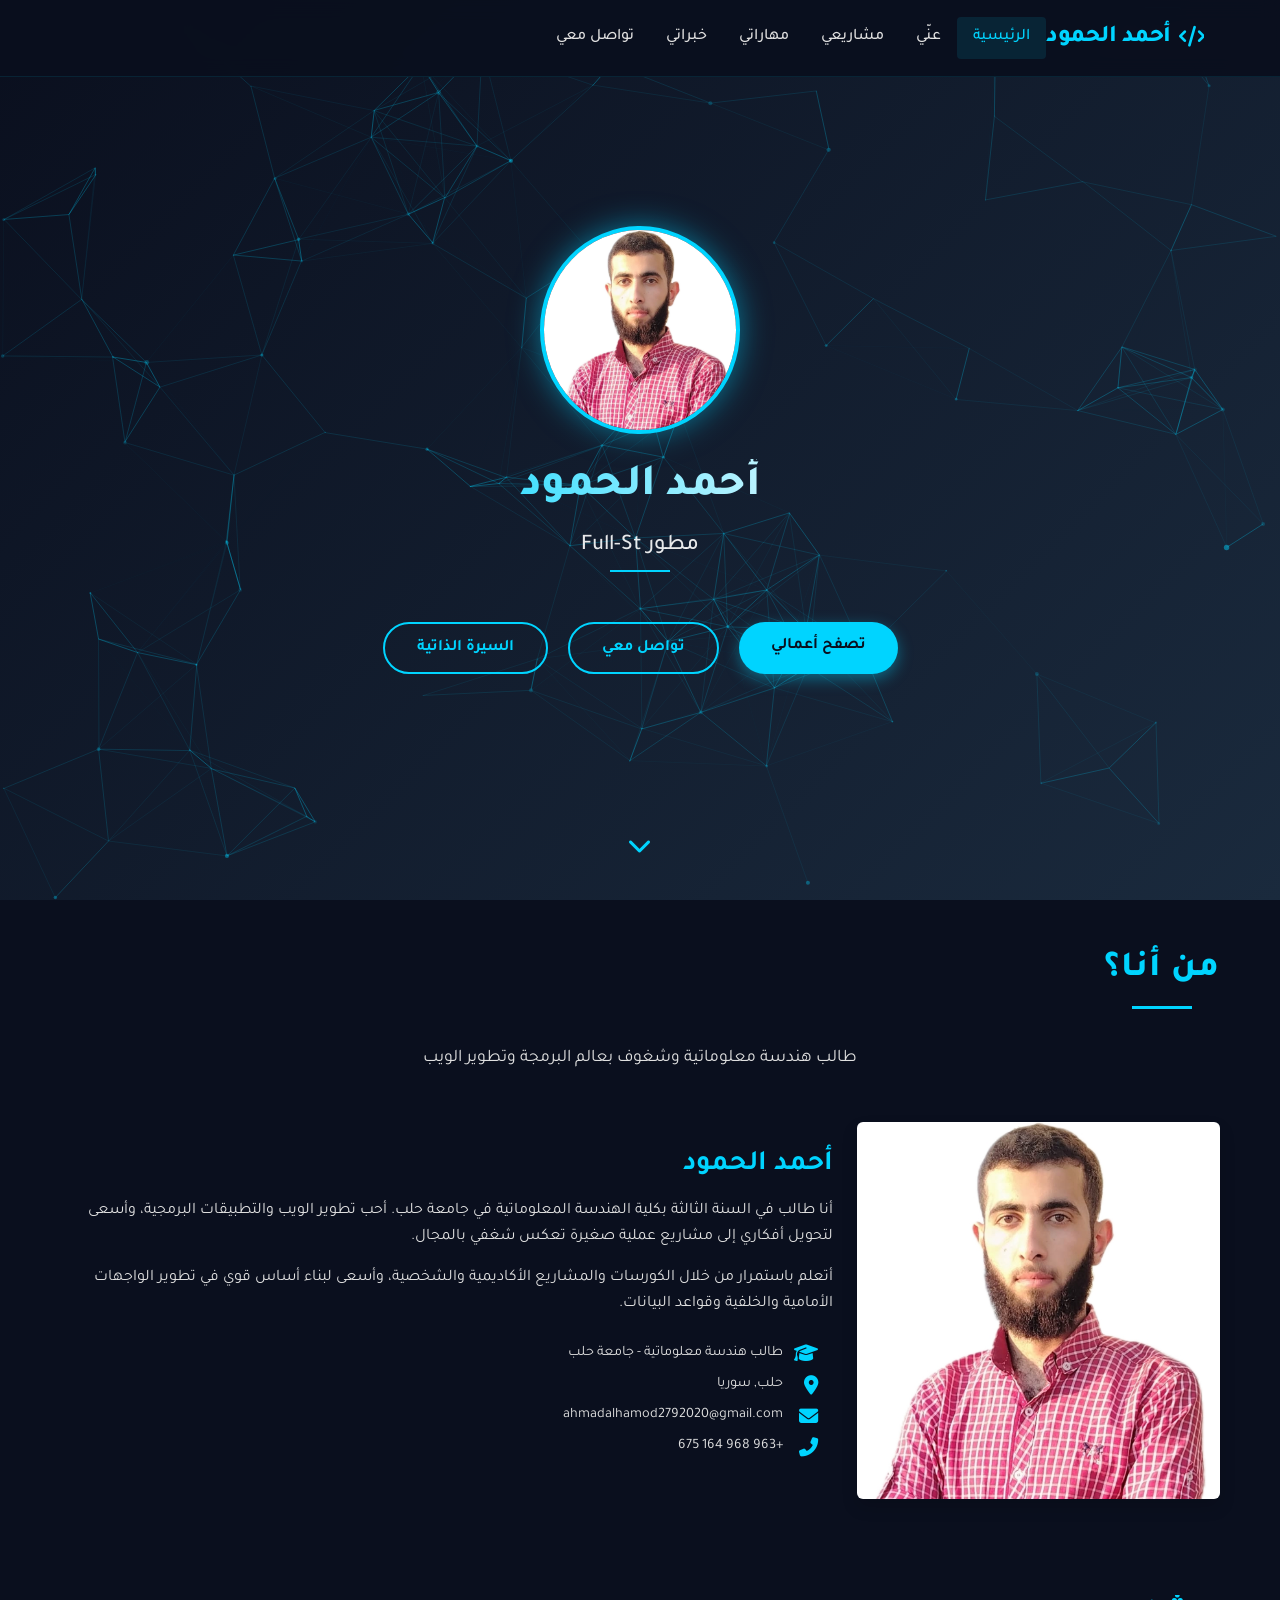
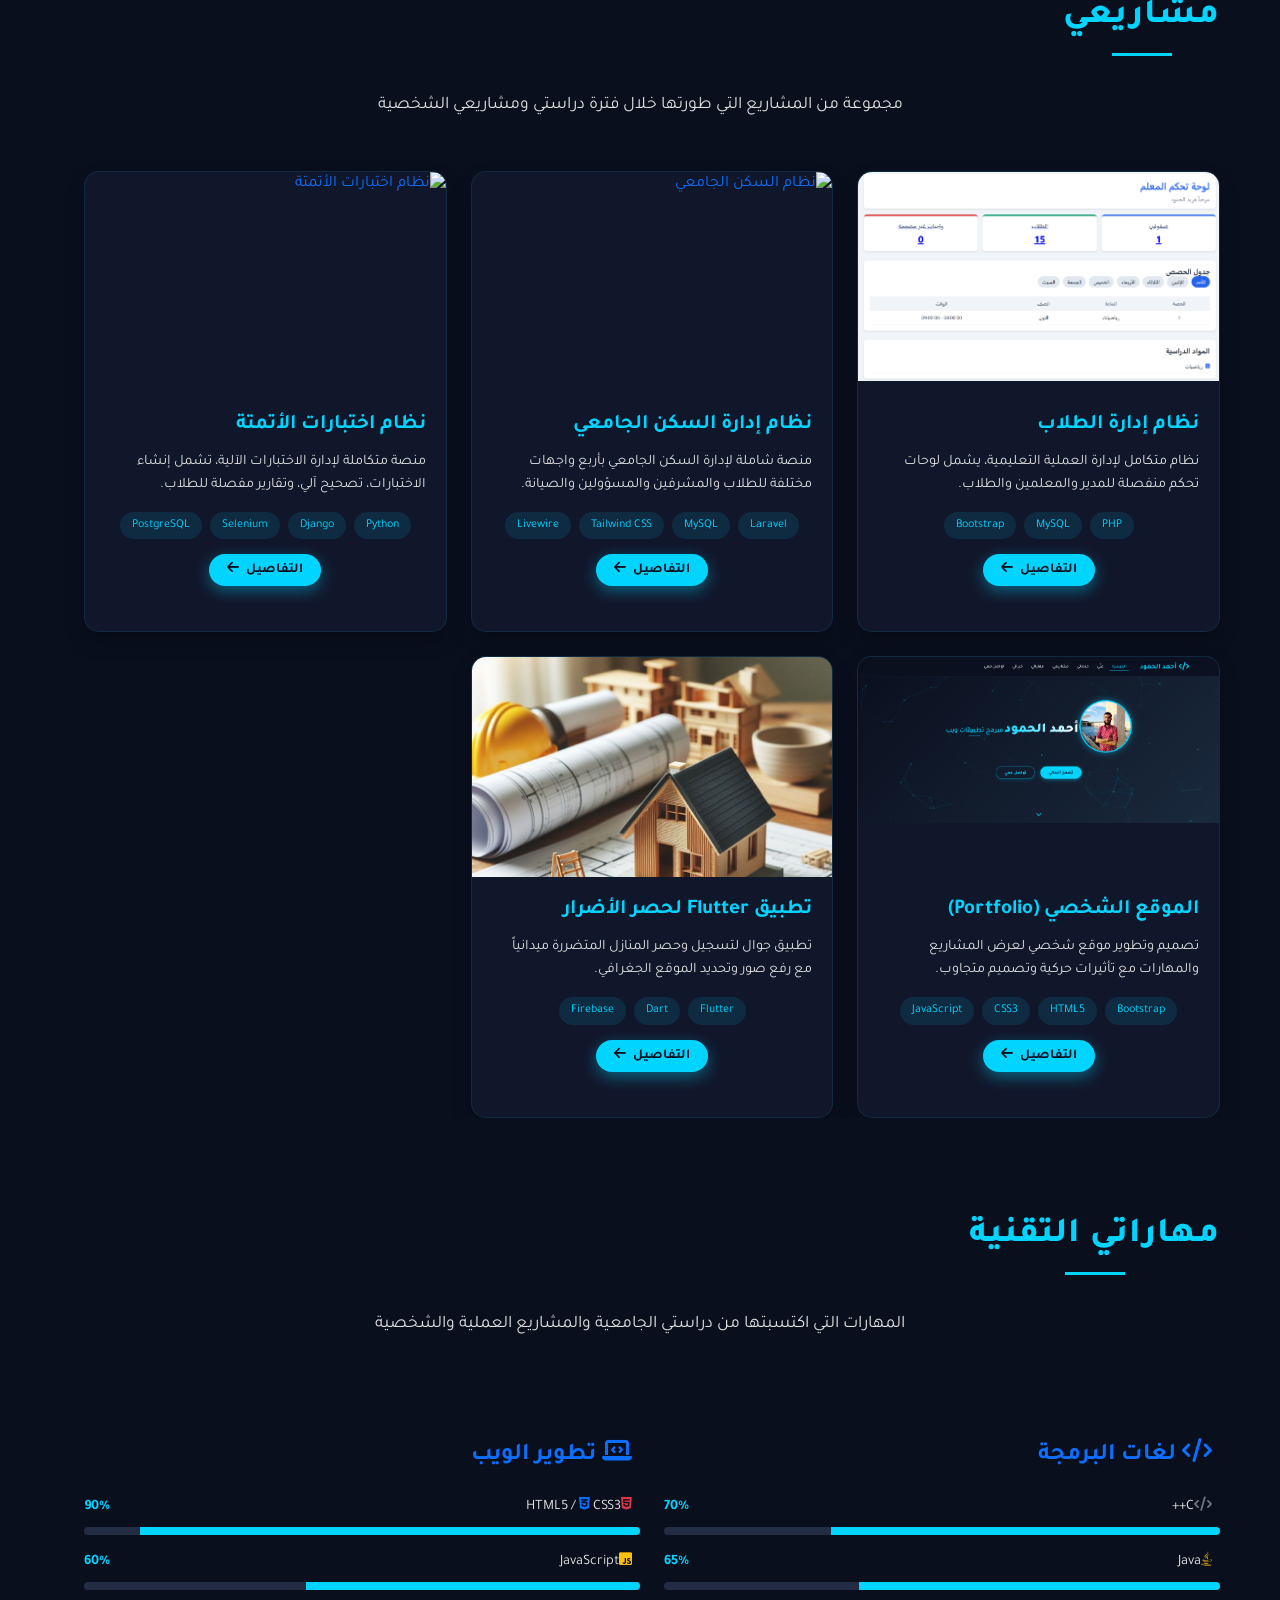
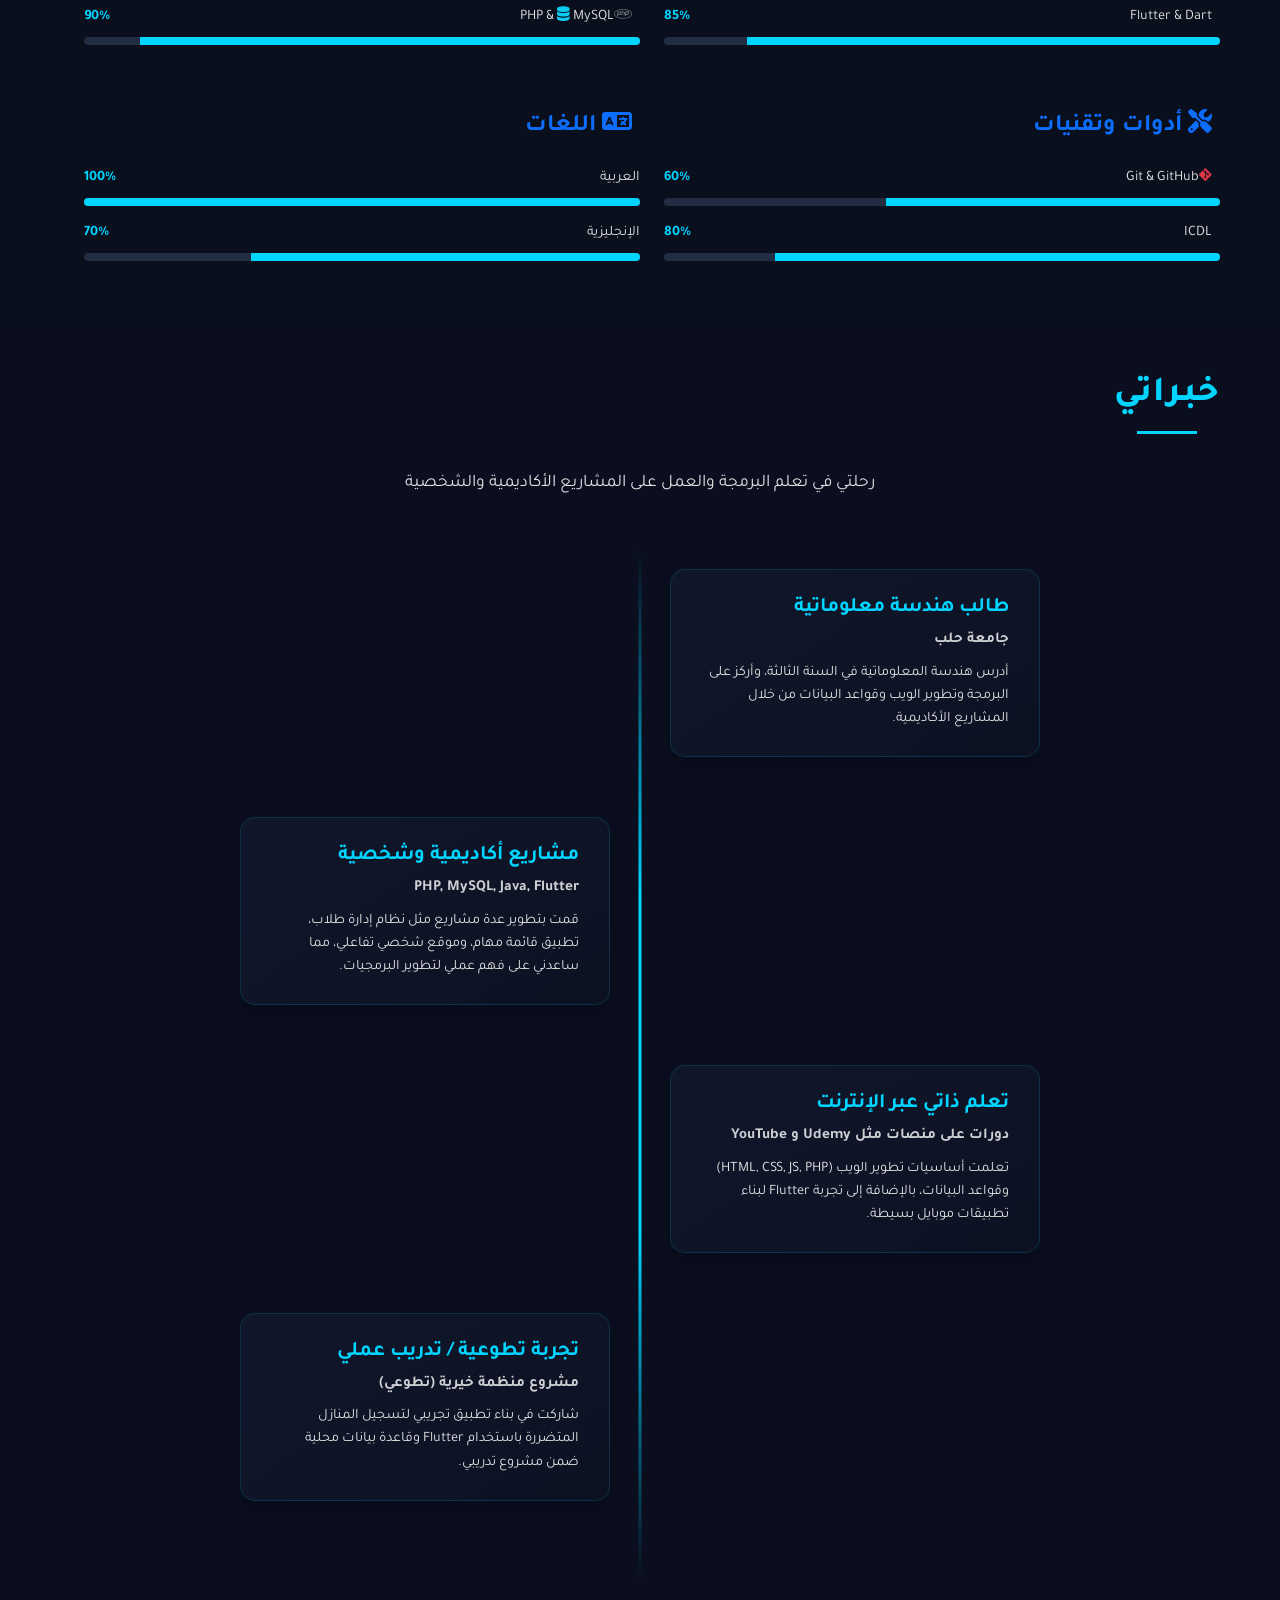
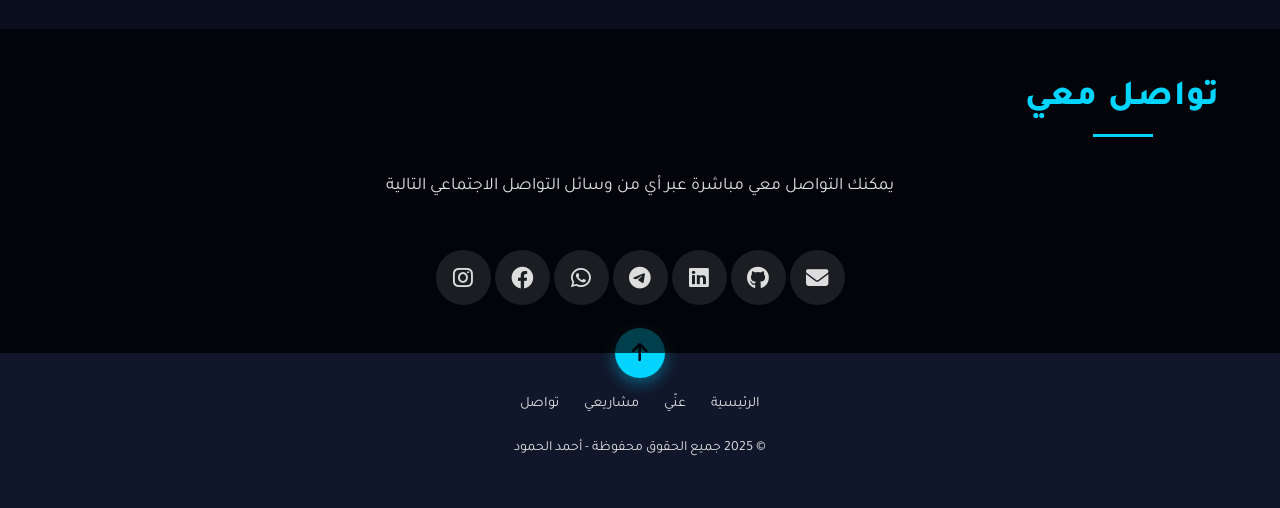
==== commit 42d84f88: "Update index.html" ====
--- a/index.html
+++ b/index.html
@@ -6,12 +6,1140 @@
   <link rel="stylesheet" href="css/all.min.css" />
   <link rel="stylesheet" href="css/aos.css" />
   <link rel="stylesheet" href="css/style.css" />
-  
+  <meta name="viewport" content="width=device-width, initial-scale=1.0, user-scalable=yes">
   <!-- Google Fonts (CDN - يفضل تبقى) -->
   <link href="https://fonts.googleapis.com/css2?family=Tajawal:wght@300;400;500;700;800;900&display=swap" rel="stylesheet" />
   
   <!-- Particles JS -->
   <script src="js/particles.min.js"></script>
+  <style>
+    :root {
+  --primary-color: #00d4ff;
+  --secondary-color: #0a0f1e;
+  --accent-color: #ff6b6b;
+  --text-color: #e0e0e0;
+  --dark-blue: #1a2a3d;
+  --card-bg: #11172b;
+  --light-bg: rgba(255, 255, 255, 0.05);
+  --transition: all 0.4s cubic-bezier(0.175, 0.885, 0.32, 1.1);
+}
+
+/* Reset and base */
+* {
+  margin: 0;
+  padding: 0;
+  box-sizing: border-box;
+}
+
+body {
+  font-family: "Tajawal", sans-serif;
+  background-color: var(--secondary-color);
+  color: var(--text-color);
+  overflow-x: hidden;
+  line-height: 1.6;
+  font-size: 16px;
+  width: 100%;
+}
+
+h1, h2, h3, h4, h5 {
+  font-weight: 700;
+  color: var(--primary-color);
+  line-height: 1.3;
+}
+
+a {
+  text-decoration: none;
+  transition: var(--transition);
+}
+
+p {
+  font-size: 1rem;
+  margin-bottom: 1rem;
+}
+
+/* Particles Background */
+#particles-js {
+  position: fixed;
+  width: 100%;
+  height: 100%;
+  top: 0;
+  left: 0;
+  z-index: 0;
+  background: linear-gradient(135deg, var(--secondary-color), var(--dark-blue));
+}
+
+/* Navbar */
+.navbar {
+  background-color: rgba(10, 15, 30, 0.95);
+  transition: var(--transition);
+  z-index: 1000;
+  padding: 12px 0;
+  border-bottom: 1px solid rgba(0, 212, 255, 0.1);
+  backdrop-filter: blur(10px);
+}
+
+.navbar.scrolled {
+  background-color: rgba(10, 15, 30, 0.98);
+  box-shadow: 0 5px 30px rgba(0, 212, 255, 0.2);
+}
+
+.navbar-brand {
+  color: var(--primary-color) !important;
+  font-weight: 800;
+  font-size: 1.5rem;
+  display: flex;
+  align-items: center;
+}
+
+.navbar-brand i {
+  margin-left: 8px;
+  font-size: 1.3rem;
+}
+
+.navbar-toggler {
+  border-color: rgba(0, 212, 255, 0.5);
+  background-color: rgba(0, 212, 255, 0.1);
+}
+
+.navbar-toggler-icon {
+  background-image: url("data:image/svg+xml,%3csvg xmlns='http://www.w3.org/2000/svg' viewBox='0 0 30 30'%3e%3cpath stroke='rgba(0, 212, 255, 1)' stroke-linecap='round' stroke-miterlimit='10' stroke-width='2' d='M4 7h22M4 15h22M4 23h22'/%3e%3c/svg%3e");
+}
+
+.nav-link {
+  color: var(--text-color) !important;
+  transition: var(--transition);
+  font-weight: 500;
+  font-size: 1rem;
+  padding: 8px 16px !important;
+}
+
+.nav-link:hover,
+.nav-link.active {
+  color: var(--primary-color) !important;
+  background-color: rgba(0, 212, 255, 0.1);
+}
+
+/* Hero Section */
+.hero {
+  position: relative;
+  min-height: 100vh;
+  display: flex;
+  flex-direction: column;
+  align-items: center;
+  justify-content: center;
+  text-align: center;
+  padding: 100px 20px;
+  z-index: 1;
+}
+
+.hero-content {
+  position: relative;
+  z-index: 2;
+  max-width: 900px;
+  margin: 0 auto;
+}
+
+.hero-img {
+  width: 200px;
+  height: 200px;
+  border-radius: 50%;
+  border: 4px solid var(--primary-color);
+  animation: float 6s ease-in-out infinite;
+  object-fit: cover;
+  box-shadow: 0 0 30px rgba(0, 212, 255, 0.5);
+  background-color: var(--card-bg);
+  margin-bottom: 25px;
+}
+
+@keyframes float {
+  0%, 100% { transform: translateY(0px); }
+  50% { transform: translateY(-10px); }
+}
+
+.hero h1 {
+  font-size: 2.8rem;
+  margin-bottom: 15px;
+  font-weight: 800;
+  background: linear-gradient(to right, var(--primary-color), #ffffff);
+  -webkit-background-clip: text;
+  -webkit-text-fill-color: transparent;
+}
+
+.hero h3 {
+  font-size: 1.4rem;
+  margin-bottom: 25px;
+  font-weight: 500;
+  color: rgba(255, 255, 255, 0.9);
+  position: relative;
+  display: inline-block;
+}
+
+.hero h3::after {
+  content: '';
+  position: absolute;
+  bottom: -10px;
+  left: 50%;
+  transform: translateX(-50%);
+  width: 60px;
+  height: 2px;
+  background-color: var(--primary-color);
+}
+
+.hero-buttons {
+  display: flex;
+  gap: 20px;
+  justify-content: center;
+  flex-wrap: wrap;
+  margin-top: 35px;
+}
+
+.scroll-down {
+  position: absolute;
+  bottom: 30px;
+  animation: bounce 2s infinite;
+  color: var(--primary-color);
+  cursor: pointer;
+  z-index: 10;
+  font-size: 1.5rem;
+}
+
+@keyframes bounce {
+  0%, 100% { transform: translateY(0); }
+  50% { transform: translateY(8px); }
+}
+
+.btn-custom {
+  background-color: var(--primary-color);
+  color: var(--secondary-color);
+  font-weight: bold;
+  border-radius: 50px;
+  padding: 12px 32px;
+  transition: var(--transition);
+  box-shadow: 0 5px 15px rgba(0, 212, 255, 0.4);
+  border: none;
+  font-size: 1rem;
+  display: inline-block;
+}
+
+.btn-outline-light {
+  color: var(--primary-color);
+  border: 2px solid var(--primary-color);
+  font-weight: 600;
+  border-radius: 50px;
+  padding: 12px 32px;
+  transition: var(--transition);
+  background: transparent;
+  font-size: 1rem;
+  display: inline-block;
+}
+
+.btn-outline-light:hover {
+  background-color: var(--primary-color);
+  color: var(--secondary-color);
+}
+
+/* Section Headings */
+.section-title {
+  position: relative;
+  display: inline-block;
+  margin-bottom: 50px;
+  font-weight: 800;
+  text-transform: uppercase;
+  letter-spacing: 1px;
+  font-size: 2.2rem;
+}
+
+.section-title::after {
+  content: '';
+  position: absolute;
+  bottom: -15px;
+  right: 0;
+  width: 60px;
+  height: 3px;
+  background-color: var(--primary-color);
+}
+
+.section-title.center::after {
+  right: 50%;
+  transform: translateX(50%);
+}
+
+.section-subtitle {
+  color: var(--text-color);
+  font-size: 1.1rem;
+  max-width: 700px;
+  margin: 0 auto 50px;
+  line-height: 1.7;
+  text-align: center;
+}
+
+/* Sections */
+section {
+  position: relative;
+  padding: 80px 0;
+  overflow: hidden;
+}
+
+/* About Section */
+.about-content {
+  display: flex;
+  align-items: center;
+  gap: 50px;
+}
+
+.about-img {
+  flex: 1;
+  text-align: center;
+}
+
+.about-img img {
+  width: 100%;
+  max-width: 350px;
+  border-radius: 10px;
+  box-shadow: 0 10px 30px rgba(0, 0, 0, 0.3);
+}
+
+.about-text {
+  flex: 1;
+}
+
+.about-text h3 {
+  margin-bottom: 20px;
+  font-size: 1.8rem;
+  position: relative;
+  display: inline-block;
+}
+
+.about-text h3::after {
+  content: '';
+  position: absolute;
+  bottom: -10px;
+  left: 0;
+  width: 60px;
+  height: 3px;
+  background-color: var(--primary-color);
+}
+
+.about-text p {
+  margin-bottom: 15px;
+  line-height: 1.8;
+  font-size: 1rem;
+}
+
+.info-list {
+  margin-top: 25px;
+  list-style: none;
+}
+
+.info-list li {
+  margin-bottom: 12px;
+  display: flex;
+  align-items: center;
+  gap: 10px;
+}
+
+.info-list i {
+  color: var(--primary-color);
+  font-size: 1.2rem;
+  width: 25px;
+}
+
+/* Services Section */
+.services-section {
+  background-color: rgba(10, 15, 30, 0.7);
+}
+
+.service-card {
+  background-color: var(--card-bg);
+  border-radius: 15px;
+  padding: 30px 25px;
+  transition: var(--transition);
+  height: 100%;
+  border: 1px solid rgba(0, 212, 255, 0.1);
+  text-align: center;
+}
+
+.service-card:hover {
+  transform: translateY(-8px);
+  box-shadow: 0 15px 30px rgba(0, 212, 255, 0.2);
+  border-color: rgba(0, 212, 255, 0.3);
+}
+
+.service-icon {
+  font-size: 2.5rem;
+  color: var(--primary-color);
+  margin-bottom: 20px;
+}
+
+.service-card h4 {
+  margin-bottom: 12px;
+  font-size: 1.4rem;
+}
+
+.service-card p {
+  color: var(--text-color);
+  line-height: 1.7;
+  font-size: 0.95rem;
+}
+
+/* Projects Section */
+.project-card {
+  background-color: var(--card-bg);
+  border-radius: 15px;
+  overflow: hidden;
+  transition: var(--transition);
+  box-shadow: 0 10px 20px rgba(0, 0, 0, 0.2);
+  height: 100%;
+  display: flex;
+  flex-direction: column;
+  border: 1px solid rgba(0, 212, 255, 0.1);
+}
+
+.project-card:hover {
+  transform: translateY(-5px);
+  box-shadow: 0 15px 30px rgba(0, 212, 255, 0.2);
+}
+
+.project-img {
+  height: 220px;
+  overflow: hidden;
+}
+
+.project-img img {
+  width: 100%;
+  height: 100%;
+  object-fit: cover;
+  transition: transform 0.5s;
+}
+
+.project-card:hover .project-img img {
+  transform: scale(1.1);
+}
+
+.project-info {
+  padding: 20px;
+  flex-grow: 1;
+}
+
+.project-info h4 {
+  margin-bottom: 12px;
+  font-size: 1.3rem;
+}
+
+.project-info p {
+  margin-bottom: 15px;
+  color: var(--text-color);
+  line-height: 1.6;
+  font-size: 0.9rem;
+}
+
+.project-tags {
+  display: flex;
+  flex-wrap: wrap;
+  gap: 8px;
+  margin-bottom: 15px;
+}
+
+.project-tag {
+  background-color: rgba(0, 212, 255, 0.1);
+  color: var(--primary-color);
+  padding: 4px 12px;
+  border-radius: 50px;
+  font-size: 0.75rem;
+}
+
+.project-links {
+  display: flex;
+  gap: 10px;
+}
+
+.project-links .btn-custom {
+  padding: 6px 18px;
+  font-size: 0.85rem;
+}
+
+/* Skills Section */
+.skill-item {
+  margin-bottom: 25px;
+}
+
+.skill-info {
+  display: flex;
+  justify-content: space-between;
+  margin-bottom: 8px;
+}
+
+.skill-name {
+  font-weight: 600;
+  display: flex;
+  align-items: center;
+  gap: 8px;
+}
+
+.skill-percent {
+  color: var(--primary-color);
+  font-weight: bold;
+}
+
+.progress {
+  height: 8px;
+  background-color: #222d44;
+  border-radius: 10px;
+  overflow: hidden;
+}
+
+.progress-bar {
+  background-color: var(--primary-color);
+  transition: width 1.5s ease;
+}
+
+/* Experience Section */
+.experience-section {
+  background-color: rgba(10, 15, 30, 0.7);
+}
+
+.timeline {
+  position: relative;
+  max-width: 800px;
+  margin: 0 auto;
+  padding: 20px 0;
+}
+
+.timeline::before {
+  content: '';
+  position: absolute;
+  top: 0;
+  right: 50%;
+  transform: translateX(50%);
+  width: 3px;
+  height: 100%;
+  background: linear-gradient(to bottom, transparent, var(--primary-color), var(--primary-color), transparent);
+}
+
+.timeline-item {
+  position: relative;
+  margin-bottom: 60px;
+}
+
+.timeline-content {
+  background: linear-gradient(145deg, var(--card-bg), #0c1122);
+  border-radius: 15px;
+  padding: 25px 30px;
+  box-shadow: 0 10px 20px rgba(0, 0, 0, 0.2);
+  border: 1px solid rgba(0, 212, 255, 0.15);
+  width: calc(50% - 30px);
+  margin-right: auto;
+  text-align: right;
+}
+
+.timeline-item:nth-child(odd) .timeline-content {
+  margin-left: auto;
+  margin-right: 0;
+}
+
+.timeline-content h4 {
+  color: var(--primary-color);
+  font-size: 1.3rem;
+  margin-bottom: 8px;
+}
+
+.timeline-content h5 {
+  color: #fff;
+  font-size: 0.95rem;
+  opacity: 0.8;
+  margin-bottom: 12px;
+}
+
+.timeline-content p {
+  color: var(--text-color);
+  line-height: 1.6;
+  margin-bottom: 0;
+  font-size: 0.9rem;
+}
+
+.timeline-dot {
+  position: absolute;
+  top: 25px;
+  right: 50%;
+  transform: translateX(50%);
+  width: 12px;
+  height: 12px;
+  border-radius: 50%;
+  background-color: var(--primary-color);
+  z-index: 2;
+  box-shadow: 0 0 0 4px rgba(0, 212, 255, 0.2);
+}
+
+.timeline-date {
+  position: absolute;
+  top: 0;
+  right: calc(50% + 40px);
+  transform: translateX(50%);
+  background: linear-gradient(135deg, var(--primary-color), #009fcc);
+  color: var(--secondary-color);
+  padding: 4px 14px;
+  border-radius: 50px;
+  font-weight: bold;
+  font-size: 0.75rem;
+  white-space: nowrap;
+}
+
+.timeline-item:nth-child(odd) .timeline-date {
+  right: auto;
+  left: calc(50% + 40px);
+  transform: translateX(-50%);
+}
+
+/* Contact Section */
+.contact-section {
+  position: relative;
+  background: var(--secondary-color);
+}
+
+.contact-section::before {
+  content: '';
+  position: absolute;
+  top: 0;
+  left: 0;
+  width: 100%;
+  height: 100%;
+  background: rgba(0, 0, 0, 0.7);
+  z-index: 1;
+}
+
+.contact-container {
+  position: relative;
+  z-index: 2;
+}
+
+.contact-icons {
+  display: flex;
+  justify-content: center;
+  gap: 20px;
+  flex-wrap: wrap;
+  margin-bottom: 40px;
+}
+
+.contact-icon {
+  color: #ddd;
+  transition: var(--transition);
+  display: inline-flex;
+  align-items: center;
+  justify-content: center;
+  width: 55px;
+  height: 55px;
+  border-radius: 50%;
+  background: rgba(255, 255, 255, 0.1);
+  font-size: 1.4rem;
+}
+
+.contact-icon:hover {
+  color: var(--primary-color);
+  transform: translateY(-3px);
+}
+
+.contact-form {
+  max-width: 600px;
+  margin: 0 auto;
+}
+
+.form-control {
+  background-color: rgba(17, 23, 43, 0.8);
+  border: 1px solid rgba(0, 212, 255, 0.2);
+  color: var(--text-color);
+  border-radius: 8px;
+  padding: 12px 18px;
+  margin-bottom: 15px;
+  font-size: 1rem;
+  width: 100%;
+}
+
+.form-control:focus {
+  background-color: rgba(17, 23, 43, 0.9);
+  border-color: var(--primary-color);
+  outline: none;
+}
+
+textarea.form-control {
+  min-height: 130px;
+}
+
+/* Footer */
+footer {
+  background-color: var(--card-bg);
+  padding: 40px 20px 30px;
+  text-align: center;
+  position: relative;
+}
+
+.footer-links {
+  display: flex;
+  justify-content: center;
+  flex-wrap: wrap;
+  gap: 25px;
+  margin-bottom: 20px;
+}
+
+.footer-links a {
+  color: var(--text-color);
+  transition: var(--transition);
+  font-size: 0.9rem;
+}
+
+.footer-links a:hover {
+  color: var(--primary-color);
+}
+
+.back-to-top {
+  position: absolute;
+  top: -25px;
+  left: 50%;
+  transform: translateX(-50%);
+  width: 50px;
+  height: 50px;
+  background-color: var(--primary-color);
+  color: var(--secondary-color);
+  border-radius: 50%;
+  display: flex;
+  align-items: center;
+  justify-content: center;
+  font-size: 1.3rem;
+  box-shadow: 0 5px 15px rgba(0, 212, 255, 0.4);
+  transition: var(--transition);
+}
+
+.back-to-top:hover {
+  transform: translateX(-50%) translateY(-5px);
+  color: white;
+}
+
+/* ========== RESPONSIVE DESIGN ========== */
+@media (max-width: 992px) {
+  .hero h1 {
+    font-size: 2.4rem;
+  }
+  
+  .hero h3 {
+    font-size: 1.3rem;
+  }
+  
+  .section-title {
+    font-size: 2rem;
+  }
+  
+  .about-content {
+    flex-direction: column;
+    gap: 35px;
+  }
+  
+  .about-text {
+    text-align: center;
+  }
+  
+  .about-text h3::after {
+    left: 50%;
+    transform: translateX(-50%);
+  }
+  
+  .info-list li {
+    justify-content: center;
+  }
+  
+  .timeline::before {
+    right: 30px;
+  }
+  
+  .timeline-date {
+    right: 70px;
+  }
+  
+  .timeline-dot {
+    right: 30px;
+  }
+  
+  .timeline-content {
+    width: calc(100% - 60px);
+    margin-right: 60px !important;
+    text-align: center;
+  }
+  
+  .timeline-item:nth-child(odd) .timeline-content {
+    margin-left: 60px !important;
+    margin-right: 0 !important;
+  }
+  
+  .timeline-item:nth-child(odd) .timeline-date {
+    left: auto;
+    right: 70px;
+    transform: translateX(0);
+  }
+}
+
+@media (max-width: 768px) {
+  /* General */
+  section {
+    padding: 60px 0;
+  }
+  
+  .container {
+    padding-left: 20px;
+    padding-right: 20px;
+  }
+  
+  /* Hero */
+  .hero {
+    padding: 80px 20px;
+    min-height: auto;
+  }
+  
+  .hero-img {
+    width: 160px;
+    height: 160px;
+  }
+  
+  .hero h1 {
+    font-size: 2rem;
+  }
+  
+  .hero h3 {
+    font-size: 1.2rem;
+  }
+  
+  .hero-buttons {
+    flex-direction: row;
+    gap: 15px;
+  }
+  
+  .btn-custom, .btn-outline-light {
+    padding: 10px 24px;
+    font-size: 0.9rem;
+  }
+  
+  /* Section Titles */
+  .section-title {
+    font-size: 1.8rem;
+    margin-bottom: 40px;
+  }
+  
+  .section-subtitle {
+    font-size: 0.95rem;
+    margin-bottom: 35px;
+  }
+  
+  /* About */
+  .about-img img {
+    max-width: 260px;
+  }
+  
+  .about-text h3 {
+    font-size: 1.6rem;
+  }
+  
+  .about-text p {
+    font-size: 0.95rem;
+  }
+  
+  /* Services */
+  .service-card {
+    padding: 25px 20px;
+  }
+  
+  .service-icon {
+    font-size: 2.2rem;
+  }
+  
+  .service-card h4 {
+    font-size: 1.3rem;
+  }
+  
+  /* Projects */
+  .project-img {
+    height: 200px;
+  }
+  
+  .project-info h4 {
+    font-size: 1.2rem;
+  }
+  
+  /* Timeline */
+  .timeline {
+    padding: 0;
+  }
+  
+  .timeline::before {
+    display: none;
+  }
+  
+  .timeline-item {
+    margin-bottom: 30px;
+  }
+  
+  .timeline-content {
+    width: 100% !important;
+    margin: 0 !important;
+    text-align: center;
+    padding: 20px;
+  }
+  
+  .timeline-dot {
+    display: none;
+  }
+  
+  .timeline-date {
+    position: relative;
+    display: inline-block;
+    margin-bottom: 12px;
+    right: auto !important;
+    left: auto !important;
+    transform: none !important;
+  }
+  
+  /* Contact */
+  .contact-icon {
+    width: 50px;
+    height: 50px;
+    font-size: 1.3rem;
+  }
+  
+  .contact-form {
+    padding: 0;
+  }
+  
+  /* Footer */
+  .footer-links {
+    gap: 18px;
+  }
+  
+  .footer-links a {
+    font-size: 0.85rem;
+  }
+  
+  .back-to-top {
+    width: 45px;
+    height: 45px;
+    font-size: 1.2rem;
+    top: -22px;
+  }
+}
+
+@media (max-width: 576px) {
+  /* Hero */
+  .hero-img {
+    width: 140px;
+    height: 140px;
+  }
+  
+  .hero h1 {
+    font-size: 1.7rem;
+  }
+  
+  .hero h3 {
+    font-size: 1rem;
+  }
+  
+  .hero-buttons {
+    flex-direction: column;
+    align-items: center;
+    width: 100%;
+    max-width: 260px;
+    margin-left: auto;
+    margin-right: auto;
+  }
+  
+  .hero-buttons .btn-custom,
+  .hero-buttons .btn-outline-light {
+    width: 100%;
+    text-align: center;
+  }
+  
+  .btn-custom, .btn-outline-light {
+    padding: 10px 20px;
+  }
+  
+  /* Section Titles */
+  .section-title {
+    font-size: 1.5rem;
+  }
+  
+  /* About */
+  .about-img img {
+    max-width: 220px;
+  }
+  
+  .about-text h3 {
+    font-size: 1.4rem;
+  }
+  
+  .about-text p {
+    font-size: 0.9rem;
+  }
+  
+  .info-list li {
+    font-size: 0.85rem;
+  }
+  
+  /* Services */
+  .service-card {
+    padding: 20px 15px;
+  }
+  
+  .service-icon {
+    font-size: 2rem;
+  }
+  
+  .service-card h4 {
+    font-size: 1.2rem;
+  }
+  
+  .service-card p {
+    font-size: 0.85rem;
+  }
+  
+  /* Projects */
+  .project-img {
+    height: 180px;
+  }
+  
+  .project-info {
+    padding: 15px;
+  }
+  
+  .project-info h4 {
+    font-size: 1.1rem;
+  }
+  
+  .project-info p {
+    font-size: 0.85rem;
+  }
+  
+  .project-tag {
+    font-size: 0.7rem;
+    padding: 3px 10px;
+  }
+  
+  /* Skills */
+  .skill-info {
+    font-size: 0.85rem;
+  }
+  
+  /* Timeline */
+  .timeline-content h4 {
+    font-size: 1.1rem;
+  }
+  
+  .timeline-content h5 {
+    font-size: 0.85rem;
+  }
+  
+  .timeline-content p {
+    font-size: 0.85rem;
+  }
+  
+  /* Contact */
+  .contact-icon {
+    width: 45px;
+    height: 45px;
+    font-size: 1.2rem;
+  }
+  
+  .form-control {
+    padding: 10px 15px;
+    font-size: 0.9rem;
+  }
+  
+  /* Footer */
+  .footer-links {
+    gap: 12px;
+  }
+  
+  .footer-links a {
+    font-size: 0.75rem;
+  }
+  
+  .back-to-top {
+    width: 40px;
+    height: 40px;
+    font-size: 1rem;
+    top: -20px;
+  }
+}
+
+/* Navbar Responsive */
+@media (max-width: 991px) {
+  .navbar-collapse {
+    background: rgba(10, 15, 30, 0.98);
+    backdrop-filter: blur(10px);
+    border-radius: 12px;
+    margin-top: 12px;
+    padding: 15px;
+  }
+  
+  .nav-link {
+    text-align: center;
+    padding: 10px !important;
+  }
+}
+
+/* Utility Classes */
+.text-center {
+  text-align: center;
+}
+
+/* Smooth Scroll */
+html {
+  scroll-behavior: smooth;
+  scroll-padding-top: 80px;
+}
+
+/* Container */
+.container {
+  max-width: 1200px;
+  margin: 0 auto;
+  padding: 0 20px;
+}
+
+/* Row and Columns */
+.row {
+  display: flex;
+  flex-wrap: wrap;
+  margin-left: -12px;
+  margin-right: -12px;
+}
+
+[class*="col-"] {
+  padding-left: 12px;
+  padding-right: 12px;
+}
+
+.col-md-6 {
+  flex: 0 0 auto;
+  width: 50%;
+}
+
+.col-lg-4 {
+  flex: 0 0 auto;
+  width: 33.333%;
+}
+
+.col-lg-8 {
+  flex: 0 0 auto;
+  width: 66.666%;
+}
+
+@media (max-width: 768px) {
+  .col-md-6 {
+    width: 100%;
+  }
+  
+  .col-lg-4 {
+    width: 100%;
+  }
+  
+  .col-lg-8 {
+    width: 100%;
+  }
+}
+  </style>
 </head>
   <body>
   <!-- Particles Background -->
@@ -549,4 +1677,4 @@
   <script src="js/aos.js"></script>
   <script src="js/main.js"></script>
 </body>
-</html>+</html>
--- a/css/style.css
+++ b/css/style.css
@@ -1,4 +1,4 @@
-    :root {
+:root {
       --primary-color: #00d4ff;
       --secondary-color: #0a0f1e;
       --accent-color: #ff6b6b;
@@ -36,8 +36,8 @@
     }
 
     p {
-      font-size: 1.05rem;
-      margin-bottom: 1.2rem;
+      font-size: 1rem;
+      margin-bottom: 1rem;
     }
 
     /* Particles Background */
@@ -51,12 +51,12 @@
       background: linear-gradient(135deg, var(--secondary-color), var(--dark-blue));
     }
 
-    /* Navbar */
+    /* Navbar - improved for mobile */
     .navbar {
-      background-color: rgba(10, 15, 30, 0.9);
+      background-color: rgba(10, 15, 30, 0.95);
       transition: var(--transition);
       z-index: 1000;
-      padding: 18px 0;
+      padding: 12px 0;
       border-bottom: 1px solid rgba(0, 212, 255, 0.1);
       backdrop-filter: blur(10px);
     }
@@ -64,13 +64,13 @@
     .navbar.scrolled {
       background-color: rgba(10, 15, 30, 0.98);
       box-shadow: 0 5px 30px rgba(0, 212, 255, 0.2);
-      padding: 12px 0;
+      padding: 8px 0;
     }
 
     .navbar-brand {
       color: var(--primary-color) !important;
       font-weight: 800;
-      font-size: 1.8rem;
+      font-size: 1.4rem;
       display: flex;
       align-items: center;
       position: relative;
@@ -78,41 +78,30 @@
       letter-spacing: -0.5px;
     }
 
-    .navbar-brand::after {
-      content: '';
-      position: absolute;
-      bottom: 0;
-      left: 0;
-      width: 100%;
-      height: 2px;
-      background: var(--primary-color);
-      transform: translateX(-100%);
-      transition: transform 0.4s ease;
-    }
-
-    .navbar-brand:hover::after {
-      transform: translateX(0);
-    }
-
     .navbar-brand i {
-      margin-left: 10px;
-      font-size: 1.2em;
-      transition: transform 0.3s ease;
-    }
-
-    .navbar-brand:hover i {
-      transform: rotate(15deg);
+      margin-left: 8px;
+      font-size: 1.2rem;
+    }
+
+    .navbar-toggler {
+      border-color: rgba(0, 212, 255, 0.5);
+      background-color: rgba(0, 212, 255, 0.1);
+    }
+
+    .navbar-toggler-icon {
+      background-image: url("data:image/svg+xml,%3csvg xmlns='http://www.w3.org/2000/svg' viewBox='0 0 30 30'%3e%3cpath stroke='rgba(0, 212, 255, 1)' stroke-linecap='round' stroke-miterlimit='10' stroke-width='2' d='M4 7h22M4 15h22M4 23h22'/%3e%3c/svg%3e");
     }
 
     .nav-link {
       color: var(--text-color) !important;
       transition: var(--transition);
       font-weight: 500;
-      margin: 0 8px;
+      margin: 5px 0;
       position: relative;
-      font-size: 1.05rem;
+      font-size: 1rem;
       padding: 8px 12px !important;
       border-radius: 4px;
+      text-align: center;
     }
 
     .nav-link:hover,
@@ -121,24 +110,7 @@
       background-color: rgba(0, 212, 255, 0.1);
     }
 
-    .nav-link::before {
-      content: '';
-      position: absolute;
-      bottom: 0;
-      right: 0;
-      width: 0;
-      height: 2px;
-      background-color: var(--primary-color);
-      transition: width 0.3s;
-    }
-
-    .nav-link:hover::before,
-    .nav-link.active::before {
-      width: 100%;
-      left: 0;
-    }
-
-    /* Hero Section */
+    /* Hero Section - mobile first */
     .hero {
       position: relative;
       min-height: 100vh;
@@ -147,9 +119,8 @@
       align-items: center;
       justify-content: center;
       text-align: center;
-      padding: 0 15px;
+      padding: 80px 15px 60px;
       z-index: 1;
-      overflow: hidden;
     }
 
     .hero-content {
@@ -160,87 +131,38 @@
     }
 
     .hero-img {
-      width: 220px;
-      height: 220px;
+      width: 150px;
+      height: 150px;
       border-radius: 50%;
-      border: 5px solid var(--primary-color);
+      border: 4px solid var(--primary-color);
       animation: float 6s ease-in-out infinite;
       object-fit: cover;
       box-shadow: 0 0 30px rgba(0, 212, 255, 0.5);
       background-color: var(--card-bg);
-      margin-bottom: 30px;
+      margin-bottom: 20px;
       transition: var(--transition);
-      position: relative;
-      overflow: hidden;
-    }
-
-    .hero-img::before {
-      content: '';
-      position: absolute;
-      top: 0;
-      left: 0;
-      width: 100%;
-      height: 100%;
-      background: radial-gradient(circle, rgba(0,212,255,0.2) 0%, rgba(0,212,255,0) 70%);
-      opacity: 0;
-      transition: opacity 0.5s;
-    }
-
-    .hero-img:hover {
-      transform: scale(1.05);
-      box-shadow: 0 0 40px rgba(0, 212, 255, 0.7);
-    }
-
-    .hero-img:hover::before {
-      opacity: 1;
     }
 
     @keyframes float {
-      0%, 100% {
-        transform: translateY(0px);
-      }
-      50% {
-        transform: translateY(-15px);
-      }
+      0%, 100% { transform: translateY(0px); }
+      50% { transform: translateY(-10px); }
     }
 
     .hero h1 {
-      font-size: 3.5rem;
-      margin-bottom: 15px;
+      font-size: 2rem;
+      margin-bottom: 12px;
       font-weight: 800;
       background: linear-gradient(to right, var(--primary-color), #ffffff);
       -webkit-background-clip: text;
       -webkit-text-fill-color: transparent;
-      position: relative;
-      display: inline-block;
-      letter-spacing: -1px;
-    }
-
-    .hero h1::after {
-      content: '';
-      position: absolute;
-      bottom: -5px;
-      left: 0;
-      width: 100%;
-      height: 3px;
-      background: linear-gradient(90deg, var(--primary-color), transparent);
-      transform: scaleX(0);
-      transform-origin: right;
-      transition: transform 0.5s ease;
-    }
-
-    .hero h1:hover::after {
-      transform: scaleX(1);
-      transform-origin: left;
+      letter-spacing: -0.5px;
     }
 
     .hero h3 {
-      font-size: 1.8rem;
-      margin-bottom: 30px;
+      font-size: 1.3rem;
+      margin-bottom: 20px;
       font-weight: 500;
-      position: relative;
-      display: inline-block;
-      color: rgba(255, 255, 255, 0.85);
+      color: rgba(255, 255, 255, 0.9);
     }
 
     .hero h3::after {
@@ -256,35 +178,25 @@
 
     .hero-buttons {
       display: flex;
-      gap: 20px;
+      gap: 15px;
       justify-content: center;
       flex-wrap: wrap;
-      margin-top: 40px;
+      margin-top: 30px;
     }
 
     .scroll-down {
       position: absolute;
-      bottom: 30px;
+      bottom: 20px;
       animation: bounce 2s infinite;
       color: var(--primary-color);
       cursor: pointer;
       z-index: 10;
-      font-size: 1.5rem;
-      transition: var(--transition);
-    }
-
-    .scroll-down:hover {
-      color: white;
-      transform: translateY(5px);
+      font-size: 1.3rem;
     }
 
     @keyframes bounce {
-      0%, 100% {
-        transform: translateY(0);
-      }
-      50% {
-        transform: translateY(10px);
-      }
+      0%, 100% { transform: translateY(0); }
+      50% { transform: translateY(8px); }
     }
 
     .btn-custom {
@@ -292,41 +204,14 @@
       color: var(--secondary-color);
       font-weight: bold;
       border-radius: 50px;
-      padding: 14px 40px;
+      padding: 10px 25px;
       transition: var(--transition);
       box-shadow: 0 5px 15px rgba(0, 212, 255, 0.4);
       border: none;
-      font-size: 1.1rem;
+      font-size: 0.95rem;
       position: relative;
       overflow: hidden;
       z-index: 1;
-      letter-spacing: 0.5px;
-    }
-
-    .btn-custom::before {
-      content: '';
-      position: absolute;
-      top: 0;
-      left: -100%;
-      width: 100%;
-      height: 100%;
-      background: linear-gradient(90deg, transparent, rgba(255,255,255,0.2), transparent);
-      transition: 0.5s;
-    }
-
-    .btn-custom:hover {
-      background-color: #009fcc;
-      color: #ffffff;
-      box-shadow: 0 8px 25px rgba(0, 212, 255, 0.6);
-      transform: translateY(-3px);
-    }
-
-    .btn-custom:hover::before {
-      left: 100%;
-    }
-
-    .btn-custom:active {
-      transform: translateY(0);
     }
 
     .btn-outline-light {
@@ -334,47 +219,36 @@
       border-color: var(--primary-color);
       font-weight: 600;
       border-radius: 50px;
-      padding: 14px 40px;
+      padding: 10px 25px;
       transition: var(--transition);
-      box-shadow: 0 5px 15px rgba(0, 212, 255, 0.2);
-      font-size: 1.1rem;
-      position: relative;
-      overflow: hidden;
-      letter-spacing: 0.5px;
+      background: transparent;
+      font-size: 0.95rem;
     }
 
     .btn-outline-light:hover {
       background-color: var(--primary-color);
       color: var(--secondary-color);
-      box-shadow: 0 8px 25px rgba(0, 212, 255, 0.4);
-      transform: translateY(-3px);
     }
 
     /* Section Headings */
     .section-title {
       position: relative;
       display: inline-block;
-      margin-bottom: 60px;
+      margin-bottom: 40px;
       font-weight: 800;
       text-transform: uppercase;
       letter-spacing: 1px;
-      font-size: 2.5rem;
+      font-size: 1.8rem;
     }
 
     .section-title::after {
       content: '';
       position: absolute;
-      bottom: -15px;
+      bottom: -12px;
       right: 0;
       width: 50px;
       height: 3px;
       background-color: var(--primary-color);
-      transition: all 0.3s ease;
-    }
-
-    .section-title:hover::after {
-      width: 100%;
-      background: linear-gradient(90deg, var(--primary-color), var(--accent-color));
     }
 
     .section-title.center::after {
@@ -384,272 +258,113 @@
 
     .section-subtitle {
       color: var(--text-color);
-      font-size: 1.2rem;
+      font-size: 1rem;
       max-width: 700px;
-      margin: 0 auto 50px;
-      line-height: 1.7;
-      position: relative;
-      opacity: 0.9;
-    }
-
-    .section-subtitle::after {
-      content: '';
-      position: absolute;
-      bottom: -20px;
-      left: 50%;
-      transform: translateX(-50%);
-      width: 100px;
-      height: 2px;
-      background: linear-gradient(90deg, transparent, var(--primary-color), transparent);
-    }
-
-    /* Sections */
+      margin: 0 auto 40px;
+      line-height: 1.6;
+      padding: 0 15px;
+    }
+
+    /* Sections spacing */
     section {
       position: relative;
-      padding: 100px 0;
+      padding: 60px 0;
       overflow: hidden;
     }
 
-    /* About Section */
+    /* About Section - mobile responsive */
     .about-content {
       display: flex;
       align-items: center;
-      gap: 50px;
+      gap: 30px;
+      flex-direction: column;
     }
 
     .about-img {
       flex: 1;
-      position: relative;
+      text-align: center;
     }
 
     .about-img img {
-      width: 100%;
-      max-width: 400px;
+      width: 80%;
+      max-width: 280px;
       border-radius: 10px;
       box-shadow: 0 10px 30px rgba(0, 0, 0, 0.3);
-      transition: var(--transition);
-      position: relative;
-      z-index: 1;
     }
 
     .about-img::before {
-      content: '';
-      position: absolute;
-      top: -20px;
-      left: -20px;
-      width: 100%;
-      height: 100%;
-      border: 3px solid var(--primary-color);
-      border-radius: 10px;
-      z-index: 0;
-      transition: var(--transition);
-    }
-
-    .about-img:hover::before {
-      top: -15px;
-      left: -15px;
-    }
-
-    .about-img img:hover {
-      transform: scale(1.03);
-      box-shadow: 0 15px 40px rgba(0, 212, 255, 0.3);
+      display: none;
     }
 
     .about-text {
       flex: 1;
+      text-align: center;
     }
 
     .about-text h3 {
-      margin-bottom: 20px;
-      font-size: 2rem;
-      position: relative;
-      display: inline-block;
+      font-size: 1.6rem;
+      margin-bottom: 15px;
     }
 
     .about-text h3::after {
       content: '';
       position: absolute;
-      bottom: -10px;
-      left: 0;
+      bottom: -8px;
+      left: 50%;
+      transform: translateX(-50%);
       width: 50px;
       height: 3px;
       background-color: var(--primary-color);
     }
 
     .about-text p {
-      margin-bottom: 15px;
-      line-height: 1.8;
-      font-size: 1.1rem;
-      position: relative;
-      padding-right: 20px;
-    }
-
-    .about-text p::before {
-      content: '';
-      position: absolute;
-      top: 10px;
-      right: 0;
-      width: 10px;
-      height: 10px;
-      border-radius: 50%;
-      background-color: var(--primary-color);
-      opacity: 0.5;
+      font-size: 0.95rem;
+      padding: 0 10px;
     }
 
     .info-list {
-      margin-top: 30px;
+      text-align: right;
+      padding: 0 15px;
     }
 
     .info-list li {
-      margin-bottom: 15px;
+      margin-bottom: 12px;
       display: flex;
       align-items: center;
-      transition: var(--transition);
-      padding: 8px 15px;
-      border-radius: 5px;
-    }
-
-    .info-list li:hover {
-      background-color: rgba(0, 212, 255, 0.05);
-      transform: translateX(-5px);
-    }
-
-    .info-list i {
-      color: var(--primary-color);
-      margin-left: 10px;
-      font-size: 1.2rem;
-      min-width: 25px;
-    }
-
-    /* Services Section */
-    .services-section {
-      background-color: rgba(10, 15, 30, 0.7);
-      position: relative;
-      overflow: hidden;
-    }
-
-    .services-section::before {
-      content: '';
-      position: absolute;
-      top: 0;
-      left: 0;
-      width: 100%;
-      height: 100%;
-      background: url('data:image/svg+xml;utf8,<svg xmlns="http://www.w3.org/2000/svg" viewBox="0 0 100 100" preserveAspectRatio="none"><path fill="rgba(0,212,255,0.03)" d="M0,0 L100,0 L100,100 L0,100 Z" /></svg>');
-      background-size: cover;
-      z-index: -1;
-    }
-
+      justify-content: center;
+      flex-wrap: wrap;
+      gap: 8px;
+      font-size: 0.9rem;
+    }
+
+    /* Services Cards */
     .service-card {
       background-color: var(--card-bg);
       border-radius: 15px;
-      padding: 30px;
+      padding: 25px 20px;
       transition: var(--transition);
       height: 100%;
       border: 1px solid rgba(0, 212, 255, 0.1);
-      position: relative;
-      overflow: hidden;
-      z-index: 1;
-      perspective: 1000px;
-    }
-
-    .service-card-inner {
-      position: relative;
-      width: 100%;
-      height: 100%;
-      transition: transform 0.6s;
-      transform-style: preserve-3d;
-    }
-
-    .service-card:hover .service-card-inner {
-      transform: rotateY(10deg);
-    }
-
-    .service-card::before {
-      content: '';
-      position: absolute;
-      top: 0;
-      right: 0;
-      width: 100%;
-      height: 100%;
-      background: linear-gradient(135deg, rgba(0, 212, 255, 0.1), transparent);
-      z-index: -1;
-      transition: var(--transition);
-      opacity: 0;
-    }
-
-    .service-card:hover {
-      transform: translateY(-10px);
-      box-shadow: 0 15px 30px rgba(0, 212, 255, 0.2);
-      border-color: rgba(0, 212, 255, 0.3);
-    }
-
-    .service-card:hover::before {
-      opacity: 1;
+      text-align: center;
+      margin-bottom: 20px;
     }
 
     .service-icon {
-      font-size: 2.5rem;
+      font-size: 2.2rem;
       color: var(--primary-color);
-      margin-bottom: 20px;
-      transition: var(--transition);
-    }
-
-    .service-card:hover .service-icon {
-      transform: scale(1.2);
-      color: white;
+      margin-bottom: 15px;
     }
 
     .service-card h4 {
-      margin-bottom: 15px;
-      font-size: 1.5rem;
-      position: relative;
-      display: inline-block;
-    }
-
-    .service-card h4::after {
-      content: '';
-      position: absolute;
-      bottom: -5px;
-      left: 0;
-      width: 40px;
-      height: 2px;
-      background-color: var(--primary-color);
-      transition: var(--transition);
-    }
-
-    .service-card:hover h4::after {
-      width: 100%;
-      background: linear-gradient(90deg, var(--primary-color), var(--accent-color));
+      font-size: 1.3rem;
+      margin-bottom: 12px;
     }
 
     .service-card p {
-      color: var(--text-color);
-      line-height: 1.7;
-      transition: var(--transition);
-    }
-
-    .service-card:hover p {
-      color: white;
-    }
-
-    /* Projects Section */
-    .projects-section {
-      background-color: rgba(10, 15, 30, 0.5);
-      position: relative;
-    }
-
-    .projects-section::after {
-      content: '';
-      position: absolute;
-      bottom: 0;
-      left: 0;
-      width: 100%;
-      height: 100px;
-      background: linear-gradient(transparent, var(--secondary-color));
-      z-index: 1;
-    }
-
+      font-size: 0.9rem;
+    }
+
+    /* Project Cards */
     .project-card {
       background-color: var(--card-bg);
       border-radius: 15px;
@@ -659,56 +374,12 @@
       height: 100%;
       display: flex;
       flex-direction: column;
-      border: 1px solid rgba(0, 212, 255, 0.1);
-      position: relative;
-    }
-
-    .project-card::before {
-      content: '';
-      position: absolute;
-      top: -2px;
-      left: -2px;
-      right: -2px;
-      bottom: -2px;
-      background: linear-gradient(45deg, var(--primary-color), var(--accent-color));
-      z-index: -1;
-      border-radius: 17px;
-      opacity: 0;
-      transition: opacity 0.3s;
-    }
-
-    .project-card:hover::before {
-      opacity: 1;
-      animation: animateBorder 4s linear infinite;
-    }
-
-    @keyframes animateBorder {
-      0% { filter: blur(5px); opacity: 0.7; }
-      50% { filter: blur(3px); opacity: 1; }
-      100% { filter: blur(5px); opacity: 0.7; }
+      margin-bottom: 25px;
     }
 
     .project-img {
-      height: 220px;
+      height: 180px;
       overflow: hidden;
-      position: relative;
-    }
-
-    .project-img::before {
-      content: '';
-      position: absolute;
-      top: 0;
-      left: 0;
-      width: 100%;
-      height: 100%;
-      background: linear-gradient(transparent, rgba(0, 0, 0, 0.7));
-      z-index: 1;
-      opacity: 0;
-      transition: opacity 0.3s;
-    }
-
-    .project-card:hover .project-img::before {
-      opacity: 1;
     }
 
     .project-img img {
@@ -718,293 +389,127 @@
       transition: transform 0.5s;
     }
 
-    .project-card:hover .project-img img {
-      transform: scale(1.1);
-    }
-
     .project-info {
-      padding: 25px;
+      padding: 20px;
       flex-grow: 1;
-      display: flex;
-      flex-direction: column;
-      position: relative;
-    }
-
-    .project-info::before {
-      content: '';
-      position: absolute;
-      top: 0;
-      left: 0;
-      width: 100%;
-      height: 100%;
-      background: linear-gradient(rgba(17, 23, 43, 0.7), rgba(17, 23, 43, 1));
-      z-index: -1;
     }
 
     .project-info h4 {
+      font-size: 1.2rem;
+      margin-bottom: 10px;
+    }
+
+    .project-info p {
+      font-size: 0.85rem;
       margin-bottom: 15px;
-      font-size: 1.4rem;
-      position: relative;
-      display: inline-block;
-    }
-
-    .project-info h4::after {
-      content: '';
-      position: absolute;
-      bottom: -5px;
-      left: 0;
-      width: 40px;
-      height: 2px;
-      background-color: var(--primary-color);
-      transition: var(--transition);
-    }
-
-    .project-card:hover .project-info h4::after {
-      width: 100%;
-    }
-
-    .project-info p {
-      margin-bottom: 20px;
-      color: var(--text-color);
-      line-height: 1.7;
-      flex-grow: 1;
     }
 
     .project-tags {
       display: flex;
       flex-wrap: wrap;
-      gap: 8px;
-      margin-bottom: 20px;
+      gap: 6px;
+      margin-bottom: 15px;
+      justify-content: center;
     }
 
     .project-tag {
       background-color: rgba(0, 212, 255, 0.1);
       color: var(--primary-color);
-      padding: 5px 12px;
+      padding: 4px 10px;
       border-radius: 50px;
-      font-size: 0.8rem;
-      transition: var(--transition);
-    }
-
-    .project-card:hover .project-tag {
-      background-color: rgba(0, 212, 255, 0.3);
-      color: white;
+      font-size: 0.7rem;
     }
 
     .project-links {
       display: flex;
       gap: 10px;
-    }
-
-    .project-links a {
-      transition: var(--transition);
-    }
-
-    .project-links a:hover {
-      transform: translateY(-3px);
+      justify-content: center;
     }
 
     /* Skills Section */
     .skill-item {
-      margin-bottom: 25px;
+      margin-bottom: 20px;
     }
 
     .skill-info {
       display: flex;
       justify-content: space-between;
-      margin-bottom: 10px;
-    }
-
-    .skill-name {
-      font-weight: 600;
-      display: flex;
-      align-items: center;
-    }
-
-    .skill-name i {
-      margin-left: 10px;
-    }
-
-    .skill-percent {
-      color: var(--primary-color);
-      font-weight: bold;
+      margin-bottom: 8px;
+      font-size: 0.9rem;
     }
 
     .progress {
-      height: 8px;
+      height: 6px;
       background-color: #222d44;
       border-radius: 10px;
-      overflow: hidden;
-      box-shadow: inset 0 1px 3px rgba(0, 0, 0, 0.2);
     }
 
     .progress-bar {
       background-color: var(--primary-color);
       transition: width 1.5s ease;
+    }
+
+    /* Experience Timeline - Mobile Optimized */
+    .timeline {
       position: relative;
-    }
-
-    .progress-bar::after {
-      content: '';
-      position: absolute;
-      top: 0;
-      right: 0;
-      bottom: 0;
-      left: 0;
-      background: linear-gradient(to right, transparent, rgba(255, 255, 255, 0.3));
-      animation: shine 2s infinite;
-    }
-
-    @keyframes shine {
-      0% { opacity: 0; }
-      50% { opacity: 1; }
-      100% { opacity: 0; }
-    }
-
-  /* Experience Section - نفس ستايل Skills Section */
-.experience-section {
-    background-color: rgba(10, 15, 30, 0.7);
-    position: relative;
-    padding: 100px 0;
-}
-
-.experience-section::before {
-    content: '';
-    position: absolute;
-    top: 0;
-    left: 0;
-    width: 100%;
-    height: 100%;
-    background: url('data:image/svg+xml;utf8,<svg xmlns="http://www.w3.org/2000/svg" viewBox="0 0 100 100" preserveAspectRatio="none"><path fill="rgba(0,212,255,0.03)" d="M0,0 L100,0 L100,100 L0,100 Z" /></svg>');
-    background-size: cover;
-    z-index: 0;
-}
-
-/* Container z-index */
-.experience-section .container {
-    position: relative;
-    z-index: 2;
-}
-
-/* Timeline container */
-.timeline {
-    position: relative;
-    max-width: 800px;
-    margin: 0 auto;
-    padding: 20px 0;
-}
-
-/* الخط العمودي الرئيسي */
-.timeline::before {
-    content: '';
-    position: absolute;
-    top: 0;
-    right: 50%;
-    transform: translateX(50%);
-    width: 3px;
-    height: 100%;
-    background: linear-gradient(to bottom, transparent, var(--primary-color), var(--primary-color), transparent);
-    border-radius: 3px;
-    box-shadow: 0 0 8px rgba(0, 212, 255, 0.4);
-}
-
-/* كل عنصر في التايملاين */
-.timeline-item {
-    position: relative;
-    margin-bottom: 60px;
-}
-
-/* الكارد (مثل skill-item) */
-.timeline-content {
-    background: linear-gradient(145deg, var(--card-bg), #0c1122);
-    border-radius: 15px;
-    padding: 25px 30px;
-    box-shadow: 0 10px 20px rgba(0, 0, 0, 0.2);
-    border: 1px solid rgba(0, 212, 255, 0.15);
-    transition: all 0.4s cubic-bezier(0.175, 0.885, 0.32, 1.1);
-    position: relative;
-    z-index: 1;
-}
-
-/* تأثير الهوفر مثل progress-bar */
-.timeline-content:hover {
-    transform: translateY(-5px);
-    box-shadow: 0 15px 30px rgba(0, 212, 255, 0.2);
-    border-color: rgba(0, 212, 255, 0.4);
-}
-
-/* عناوين الكارد */
-.timeline-content h4 {
-    color: var(--primary-color);
-    font-size: 1.5rem;
-    margin-bottom: 8px;
-    font-weight: 700;
-}
-
-.timeline-content h5 {
-    color: #fff;
-    font-size: 1rem;
-    opacity: 0.8;
-    margin-bottom: 15px;
-    font-weight: 500;
-}
-
-.timeline-content p {
-    color: var(--text-color);
-    line-height: 1.7;
-    margin-bottom: 0;
-    font-size: 1rem;
-}
-
-/* النقطة اللي على الخط (زي الـ progress-bar shine) */
-.timeline-dot {
-    position: absolute;
-    top: 30px;
-    right: 50%;
-    transform: translateX(50%);
-    width: 14px;
-    height: 14px;
-    border-radius: 50%;
-    background-color: var(--primary-color);
-    z-index: 2;
-    box-shadow: 0 0 0 4px rgba(0, 212, 255, 0.2);
-    transition: all 0.3s ease;
-}
-
-/* تأثير الهوفر على النقطة (زي shine) */
-.timeline-item:hover .timeline-dot {
-    transform: translateX(50%) scale(1.3);
-    box-shadow: 0 0 0 8px rgba(0, 212, 255, 0.3);
-    background-color: #fff;
-}
-
-/* التاريخ (إذا حتستخدمه) */
-.timeline-date {
-    position: absolute;
-    top: 0;
-    right: calc(50% + 40px);
-    transform: translateX(50%);
-    background: linear-gradient(135deg, var(--primary-color), #009fcc);
-    color: var(--secondary-color);
-    padding: 5px 15px;
-    border-radius: 50px;
-    font-weight: bold;
-    font-size: 0.8rem;
-    box-shadow: 0 3px 10px rgba(0, 212, 255, 0.3);
-    z-index: 2;
-    white-space: nowrap;
-}
-
-/* للشاشات الصغيرة */
- 
-
- 
- 
+      max-width: 100%;
+      margin: 0 auto;
+      padding: 10px 0;
+    }
+
+    .timeline::before {
+      display: none;
+    }
+
+    .timeline-item {
+      position: relative;
+      margin-bottom: 30px;
+    }
+
+    .timeline-content {
+      background: linear-gradient(145deg, var(--card-bg), #0c1122);
+      border-radius: 15px;
+      padding: 20px;
+      box-shadow: 0 8px 20px rgba(0, 0, 0, 0.2);
+      border: 1px solid rgba(0, 212, 255, 0.15);
+      transition: all 0.3s ease;
+      text-align: center;
+    }
+
+    .timeline-content h4 {
+      font-size: 1.2rem;
+      margin-bottom: 6px;
+    }
+
+    .timeline-content h5 {
+      font-size: 0.85rem;
+      opacity: 0.8;
+      margin-bottom: 10px;
+    }
+
+    .timeline-content p {
+      font-size: 0.85rem;
+    }
+
+    .timeline-dot {
+      display: none;
+    }
+
+    .timeline-date {
+      background: linear-gradient(135deg, var(--primary-color), #009fcc);
+      color: var(--secondary-color);
+      padding: 4px 12px;
+      border-radius: 50px;
+      font-weight: bold;
+      font-size: 0.7rem;
+      display: inline-block;
+      margin-bottom: 12px;
+    }
 
     /* Contact Section */
     .contact-section {
-      background: url('/assets/images/background_connect.jpg') center/cover no-repeat;
       position: relative;
+      background: var(--secondary-color);
     }
 
     .contact-section::before {
@@ -1014,7 +519,7 @@
       left: 0;
       width: 100%;
       height: 100%;
-      background: rgba(0,0,0,0.65);
+      background: rgba(0, 0, 0, 0.7);
       z-index: 1;
     }
 
@@ -1023,278 +528,1295 @@
       z-index: 2;
     }
 
+    .contact-icons {
+      display: flex;
+      justify-content: center;
+      gap: 20px;
+      flex-wrap: wrap;
+      margin-bottom: 40px;
+    }
+
     .contact-icon {
       color: #ddd;
-      margin: 0 15px;
       transition: var(--transition);
       display: inline-flex;
       align-items: center;
       justify-content: center;
-      width: 60px;
-      height: 60px;
+      width: 50px;
+      height: 50px;
       border-radius: 50%;
-      background: rgba(255,255,255,0.1);
-      position: relative;
-      overflow: hidden;
-    }
-
-    .contact-icon::before {
-      content: '';
-      position: absolute;
-      top: 0;
-      left: -100%;
-      width: 100%;
-      height: 100%;
-      background: linear-gradient(90deg, transparent, rgba(255,255,255,0.2), transparent);
-      transition: 0.5s;
+      background: rgba(255, 255, 255, 0.1);
+      font-size: 1.3rem;
     }
 
     .contact-icon:hover {
-      color: #4db8ff;
-      transform: translateY(-5px);
-      box-shadow: 0 5px 15px rgba(0, 212, 255, 0.3);
-    }
-
-    .contact-icon:hover::before {
-      left: 100%;
+      color: var(--primary-color);
+      transform: translateY(-3px);
     }
 
     .contact-form {
-      max-width: 700px;
+      max-width: 100%;
       margin: 0 auto;
+      padding: 0 15px;
     }
 
     .form-control {
-      background-color: rgba(17, 23, 43, 0.7);
+      background-color: rgba(17, 23, 43, 0.8);
       border: 1px solid rgba(0, 212, 255, 0.2);
       color: var(--text-color);
       border-radius: 8px;
-      padding: 12px 20px;
-      margin-bottom: 20px;
-      transition: var(--transition);
-    }
-
-    .form-control:focus {
-      background-color: rgba(17, 23, 43, 0.9);
-      border-color: var(--primary-color);
-      box-shadow: 0 0 10px rgba(0, 212, 255, 0.2);
-      color: white;
+      padding: 10px 15px;
+      margin-bottom: 15px;
+      font-size: 0.9rem;
     }
 
     textarea.form-control {
-      min-height: 150px;
+      min-height: 120px;
     }
 
     /* Footer */
     footer {
       background-color: var(--card-bg);
-      padding: 30px 0;
+      padding: 40px 15px 25px;
       text-align: center;
-      color: var(--text-color);
       position: relative;
     }
 
     .footer-links {
+      display: flex;
+      justify-content: center;
+      flex-wrap: wrap;
+      gap: 20px;
       margin-bottom: 20px;
     }
 
     .footer-links a {
       color: var(--text-color);
-      margin: 0 15px;
       transition: var(--transition);
-      position: relative;
-    }
-
-    .footer-links a::after {
-      content: '';
-      position: absolute;
-      bottom: -5px;
-      left: 0;
-      width: 0;
-      height: 2px;
-      background-color: var(--primary-color);
-      transition: width 0.3s;
+      font-size: 0.85rem;
     }
 
     .footer-links a:hover {
       color: var(--primary-color);
-    }
-
-    .footer-links a:hover::after {
-      width: 100%;
     }
 
     .back-to-top {
       position: absolute;
       top: -25px;
-      right: 50%;
-      transform: translateX(50%);
-      width: 50px;
-      height: 50px;
+      left: 50%;
+      transform: translateX(-50%);
+      width: 45px;
+      height: 45px;
       background-color: var(--primary-color);
       color: var(--secondary-color);
       border-radius: 50%;
       display: flex;
       align-items: center;
       justify-content: center;
-      font-size: 1.5rem;
+      font-size: 1.2rem;
       box-shadow: 0 5px 15px rgba(0, 212, 255, 0.4);
-      transition: var(--transition);
-      z-index: 10;
-    }
-
-    .back-to-top:hover {
-      transform: translateX(50%) translateY(-5px);
-      box-shadow: 0 8px 20px rgba(0, 212, 255, 0.6);
-      color: white;
-    }
-
-    /* Responsive Design */
-    @media (max-width: 992px) {
+    }
+
+    /* ========== RESPONSIVE ENHANCEMENTS ========== */
+    @media (min-width: 768px) {
+      .hero h1 {
+        font-size: 3rem;
+      }
+      .hero h3 {
+        font-size: 1.6rem;
+      }
+      .hero-img {
+        width: 200px;
+        height: 200px;
+      }
+      .section-title {
+        font-size: 2.2rem;
+      }
       .about-content {
+        flex-direction: row;
+        text-align: right;
+      }
+      .about-text h3::after {
+        left: 0;
+        transform: none;
+      }
+      .about-text {
+        text-align: right;
+      }
+      .info-list li {
+        justify-content: flex-start;
+      }
+      .timeline::before {
+        display: block;
+        right: 50%;
+        transform: translateX(50%);
+        width: 3px;
+        height: 100%;
+        background: linear-gradient(to bottom, transparent, var(--primary-color), var(--primary-color), transparent);
+      }
+      .timeline-item {
+        position: relative;
+        margin-bottom: 50px;
+      }
+      .timeline-content {
+        width: calc(50% - 30px);
+        margin-right: auto;
+        text-align: right;
+      }
+      .timeline-item:nth-child(odd) .timeline-content {
+        margin-left: auto;
+        margin-right: 0;
+      }
+      .timeline-dot {
+        display: block;
+        position: absolute;
+        top: 25px;
+        right: 50%;
+        transform: translateX(50%);
+        width: 12px;
+        height: 12px;
+        border-radius: 50%;
+        background-color: var(--primary-color);
+        z-index: 2;
+        box-shadow: 0 0 0 3px rgba(0, 212, 255, 0.2);
+      }
+      .timeline-date {
+        position: absolute;
+        top: 0;
+        right: calc(50% + 40px);
+        transform: translateX(50%);
+        white-space: nowrap;
+        margin-bottom: 0;
+      }
+      .timeline-item:nth-child(odd) .timeline-date {
+        right: auto;
+        left: calc(50% + 40px);
+        transform: translateX(-50%);
+      }
+      .contact-form {
+        max-width: 600px;
+      }
+      .btn-custom, .btn-outline-light {
+        padding: 12px 35px;
+        font-size: 1rem;
+      }
+    }
+
+    @media (min-width: 992px) {
+      .hero h1 {
+        font-size: 3.5rem;
+      }
+      .hero-img {
+        width: 220px;
+        height: 220px;
+      }
+      section {
+        padding: 90px 0;
+      }
+      .project-img {
+        height: 220px;
+      }
+    }
+
+    @media (max-width: 767px) {
+      .navbar-nav {
+        background: rgba(10, 15, 30, 0.95);
+        padding: 10px;
+        border-radius: 12px;
+        margin-top: 10px;
+      }
+      .hero {
+        padding-top: 70px;
+        min-height: 90vh;
+      }
+      .hero-buttons {
         flex-direction: column;
-      }
-      
-      .about-img {
-        margin-bottom: 30px;
-      }
-      
+        align-items: stretch;
+        width: 80%;
+        margin-left: auto;
+        margin-right: auto;
+      }
+      .btn-custom, .btn-outline-light {
+        text-align: center;
+        width: 100%;
+      }
+      .section-title {
+        font-size: 1.6rem;
+      }
+      .service-card {
+        margin-bottom: 20px;
+      }
+      .project-card {
+        margin-bottom: 20px;
+      }
+      .contact-icons {
+        gap: 15px;
+      }
+      .contact-icon {
+        width: 45px;
+        height: 45px;
+        font-size: 1.2rem;
+      }
+      footer p {
+        font-size: 0.8rem;
+      }
+    }
+
+    @media (max-width: 480px) {
       .hero h1 {
-        font-size: 2.8rem;
-      }
-      
+        font-size: 1.7rem;
+      }
       .hero h3 {
-        font-size: 1.5rem;
-      }
-      
-      .timeline::before {
-        right: 40px;
-      }
-      
-      .timeline-date {
-        right: 70px;
-      }
-      
-      .timeline-dot {
-        right: 40px;
-      }
-    }
-
-    @media (max-width: 768px) {
-      .hero h1 {
-        font-size: 2.3rem;
-      }
-      
-      .hero h3 {
-        font-size: 1.3rem;
-      }
-      
+        font-size: 1.1rem;
+      }
       .hero-img {
-        width: 180px;
-        height: 180px;
-      }
-      
+        width: 130px;
+        height: 130px;
+      }
       .section-title {
-        font-size: 1.8rem;
-      }
-      
-      .timeline::before {
-        right: 20px;
-      }
-      
-      .timeline-date {
-        right: 50px;
-      }
-      
-      .timeline-dot {
-        right: 20px;
-      }
-      
-      .contact-icon {
-        width: 50px;
-        height: 50px;
-        font-size: 1.5rem;
-        margin: 0 10px;
-      }
-      
-      .hero-buttons {
-        gap: 15px;
-      }
-      
-      .btn-custom, .btn-outline-light {
-        padding: 12px 30px;
-      }
-    }
-
-    @media (max-width: 576px) {
-      .hero h1 {
-        font-size: 2rem;
-      }
-      
-      .btn-custom, .btn-outline-light {
-        padding: 10px 25px;
+        font-size: 1.4rem;
+      }
+      .about-text p {
+        font-size: 0.85rem;
+      }
+      .info-list li {
+        font-size: 0.8rem;
+      }
+      .service-card h4 {
+        font-size: 1.1rem;
+      }
+      .service-card p {
+        font-size: 0.8rem;
+      }
+      .project-info h4 {
         font-size: 1rem;
       }
-      
+      .project-info p {
+        font-size: 0.8rem;
+      }
+      .timeline-content h4 {
+        font-size: 1rem;
+      }
+      .timeline-content p {
+        font-size: 0.8rem;
+      }
       .contact-icon {
         width: 40px;
         height: 40px;
-        font-size: 1.2rem;
-        margin: 0 5px;
-      }
-      
-      .timeline::before {
-        display: none;
-      }
-      
-      .timeline-date, .timeline-dot {
-        position: static;
-        transform: none;
-        margin-bottom: 10px;
-        display: inline-block;
-      }
-      
-      .timeline-content {
-        text-align: center;
-      }
-      
-      .hero-buttons {
-        flex-direction: column;
-        align-items: center;
-        gap: 10px;
-      }
-    }
-
-
-
-
-
-
-
-
-
-
-
-    /* تنسيق روابط المشاريع */
-.projects-section a {
-    display: block;
-    height: 100%;
-    transition: transform 0.3s ease;
+        font-size: 1rem;
+      }
+      .footer-links {
+        gap: 12px;
+      }
+      .footer-links a {
+        font-size: 0.75rem;
+      }
+    }
+
+    /* Smooth scroll */
+    html {
+      scroll-behavior: smooth;
+    }
+/* تحسينات التجاوب الإضافية - مع الحفاظ على كل المحتوى والتصميم الأصلي */
+
+/* تحسينات عامة للشاشات الصغيرة */
+@media (max-width: 768px) {
+  /* تقليل المسافات العلوية والسفلية للأقسام */
+  section {
+    padding: 60px 0;
+  }
+  
+  /* تحسين حجم الخط للعناوين */
+  .section-title {
+    font-size: 1.8rem;
+    margin-bottom: 40px;
+  }
+  
+  .section-subtitle {
+    font-size: 1rem;
+    margin-bottom: 35px;
+    padding: 0 15px;
+  }
+  
+  /* تحسين عرض الأزرار */
+  .hero-buttons {
+    flex-direction: row;
+    flex-wrap: wrap;
+    gap: 12px;
+  }
+  
+  .btn-custom, .btn-outline-light {
+    padding: 10px 25px;
+    font-size: 0.95rem;
+  }
+  
+  /* تحسين صورة الهيرو */
+  .hero-img {
+    width: 160px;
+    height: 160px;
+  }
+  
+  .hero h1 {
+    font-size: 2rem;
+  }
+  
+  .hero h3 {
+    font-size: 1.2rem;
+  }
+  
+  /* تحسين قسم About */
+  .about-content {
+    gap: 30px;
+  }
+  
+  .about-text h3 {
+    font-size: 1.6rem;
+  }
+  
+  .about-text p {
+    font-size: 0.95rem;
+    padding-right: 15px;
+  }
+  
+  .about-text p::before {
+    width: 6px;
+    height: 6px;
+    top: 8px;
+  }
+  
+  .info-list li {
+    padding: 6px 12px;
+    font-size: 0.9rem;
+  }
+  
+  /* تحسين بطاقات الخدمات */
+  .service-card {
+    padding: 20px;
+    text-align: center;
+  }
+  
+  .service-icon {
+    font-size: 2rem;
+    margin-bottom: 15px;
+  }
+  
+  .service-card h4 {
+    font-size: 1.3rem;
+  }
+  
+  .service-card p {
+    font-size: 0.9rem;
+  }
+  
+  /* تحسين بطاقات المشاريع */
+  .project-img {
+    height: 200px;
+  }
+  
+  .project-info {
+    padding: 20px;
+  }
+  
+  .project-info h4 {
+    font-size: 1.2rem;
+  }
+  
+  .project-info p {
+    font-size: 0.85rem;
+  }
+  
+  .project-tag {
+    font-size: 0.7rem;
+    padding: 3px 10px;
+  }
+  
+  .project-links .btn-custom {
+    padding: 6px 16px;
+    font-size: 0.85rem;
+  }
+  
+  /* تحسين قسم المهارات */
+  .skill-info {
+    font-size: 0.9rem;
+  }
+  
+  .skill-name i {
+    font-size: 0.9rem;
+  }
+  
+  /* تحسين قسم الخبرات (التايملاين) */
+  .timeline {
+    padding: 10px 0;
+  }
+  
+  .timeline-item {
+    margin-bottom: 30px;
+  }
+  
+  .timeline-content {
+    padding: 20px;
+    text-align: center;
+  }
+  
+  .timeline-content h4 {
+    font-size: 1.2rem;
+  }
+  
+  .timeline-content h5 {
+    font-size: 0.9rem;
+  }
+  
+  .timeline-content p {
+    font-size: 0.85rem;
+  }
+  
+  .timeline-date {
+    position: relative;
+    display: inline-block;
+    margin-bottom: 12px;
+    right: auto;
+    transform: none;
+    font-size: 0.7rem;
+    padding: 4px 12px;
+  }
+  
+  .timeline-dot {
+    display: none;
+  }
+  
+  .timeline::before {
+    display: none;
+  }
+  
+  /* تحسين قسم التواصل */
+  .contact-icon {
+    width: 50px;
+    height: 50px;
+    font-size: 1.3rem;
+    margin: 0 8px;
+  }
+  
+  .contact-form {
+    padding: 0 15px;
+  }
+  
+  .form-control {
+    padding: 10px 15px;
+    font-size: 0.9rem;
+  }
+  
+  textarea.form-control {
+    min-height: 120px;
+  }
+  
+  /* تحسين الفوتر */
+  .footer-links {
+    display: flex;
+    flex-wrap: wrap;
+    justify-content: center;
+    gap: 15px;
+  }
+  
+  .footer-links a {
+    margin: 0;
+    font-size: 0.85rem;
+  }
+  
+  .back-to-top {
+    width: 40px;
+    height: 40px;
+    font-size: 1.2rem;
+    top: -20px;
+  }
+  
+  footer p {
+    font-size: 0.8rem;
+  }
 }
 
-.projects-section a:hover {
-    transform: translateY(-5px);
+/* تحسينات للشاشات المتوسطة (تابلت) */
+@media (min-width: 769px) and (max-width: 992px) {
+  section {
+    padding: 80px 0;
+  }
+  
+  .hero h1 {
+    font-size: 2.5rem;
+  }
+  
+  .hero h3 {
+    font-size: 1.4rem;
+  }
+  
+  .hero-img {
+    width: 190px;
+    height: 190px;
+  }
+  
+  .section-title {
+    font-size: 2rem;
+  }
+  
+  .about-text p {
+    font-size: 1rem;
+  }
+  
+  .service-card {
+    padding: 25px;
+  }
+  
+  .service-card h4 {
+    font-size: 1.3rem;
+  }
+  
+  .timeline-content {
+    padding: 20px;
+  }
+  
+  .timeline-content h4 {
+    font-size: 1.3rem;
+  }
+  
+  .timeline-date {
+    right: calc(50% + 35px);
+    font-size: 0.75rem;
+    padding: 4px 12px;
+  }
 }
 
-.projects-section a .project-card {
-    cursor: pointer;
+/* تحسينات للشاشات الصغيرة جداً (هواتف صغيرة) */
+@media (max-width: 480px) {
+  .hero h1 {
+    font-size: 1.6rem;
+  }
+  
+  .hero h3 {
+    font-size: 1rem;
+  }
+  
+  .hero-img {
+    width: 130px;
+    height: 130px;
+    border-width: 3px;
+  }
+  
+  .section-title {
+    font-size: 1.5rem;
+  }
+  
+  .btn-custom, .btn-outline-light {
+    padding: 8px 20px;
+    font-size: 0.85rem;
+  }
+  
+  .hero-buttons {
+    gap: 10px;
+  }
+  
+  .about-text h3 {
+    font-size: 1.4rem;
+  }
+  
+  .about-text p {
+    font-size: 0.85rem;
+  }
+  
+  .info-list li {
+    font-size: 0.8rem;
+    padding: 4px 10px;
+  }
+  
+  .service-card {
+    padding: 15px;
+  }
+  
+  .service-icon {
+    font-size: 1.8rem;
+  }
+  
+  .service-card h4 {
+    font-size: 1.1rem;
+  }
+  
+  .service-card p {
+    font-size: 0.8rem;
+  }
+  
+  .project-img {
+    height: 170px;
+  }
+  
+  .project-info {
+    padding: 15px;
+  }
+  
+  .project-info h4 {
+    font-size: 1rem;
+  }
+  
+  .project-info p {
+    font-size: 0.8rem;
+  }
+  
+  .project-tags {
+    gap: 5px;
+  }
+  
+  .project-tag {
+    font-size: 0.65rem;
+    padding: 2px 8px;
+  }
+  
+  .skill-info {
+    font-size: 0.8rem;
+  }
+  
+  .timeline-content {
+    padding: 15px;
+  }
+  
+  .timeline-content h4 {
+    font-size: 1rem;
+  }
+  
+  .timeline-content h5 {
+    font-size: 0.8rem;
+  }
+  
+  .timeline-content p {
+    font-size: 0.75rem;
+  }
+  
+  .contact-icon {
+    width: 40px;
+    height: 40px;
+    font-size: 1.1rem;
+    margin: 0 6px;
+  }
+  
+  .form-control {
+    padding: 8px 12px;
+    font-size: 0.85rem;
+    margin-bottom: 12px;
+  }
+  
+  .footer-links {
+    gap: 12px;
+  }
+  
+  .footer-links a {
+    font-size: 0.75rem;
+  }
+  
+  .back-to-top {
+    width: 35px;
+    height: 35px;
+    font-size: 1rem;
+    top: -18px;
+  }
 }
 
-/* تنسيق زر التفاصيل */
-.project-links .btn-custom {
-    display: inline-flex;
-    align-items: center;
-    gap: 5px;
-    padding: 8px 20px;
+/* تحسين عرض الأعمدة في الشاشات الصغيرة */
+@media (max-width: 576px) {
+  .row {
+    margin-left: -12px;
+    margin-right: -12px;
+  }
+  
+  .col-md-6, .col-lg-4, .col-lg-8 {
+    padding-left: 12px;
+    padding-right: 12px;
+  }
+  
+  /* تحسين عرض الأزرار في الهيرو */
+  .hero-buttons {
+    width: 100%;
+    max-width: 280px;
+    margin-left: auto;
+    margin-right: auto;
+  }
+  
+  .hero-buttons .btn-custom,
+  .hero-buttons .btn-outline-light {
+    width: 100%;
+  }
+  
+  /* تحسين عرض صورة About */
+  .about-img img {
+    max-width: 250px;
+  }
+  
+  .about-img::before {
+    display: none;
+  }
+  
+  /* تحسين النقاط في النص */
+  .about-text p::before {
+    display: none;
+  }
+  
+  /* تحسين المسافات */
+  .timeline-item:last-child {
+    margin-bottom: 0;
+  }
+}
+
+/* تحسين الناف بار للهواتف */
+@media (max-width: 991px) {
+  .navbar {
+    padding: 12px 0;
+  }
+  
+  .navbar-brand {
+    font-size: 1.4rem;
+  }
+  
+  .navbar-toggler {
+    padding: 4px 10px;
+  }
+  
+  .navbar-collapse {
+    background: rgba(10, 15, 30, 0.95);
+    backdrop-filter: blur(10px);
+    border-radius: 12px;
+    margin-top: 12px;
+    padding: 10px;
+  }
+  
+  .nav-link {
+    text-align: center;
+    margin: 5px 0;
+    padding: 8px !important;
+  }
+  
+  .nav-link::before {
+    display: none;
+  }
+}
+
+/* تحسين حركة السكرول الناعمة */
+html {
+  scroll-behavior: smooth;
+  scroll-padding-top: 80px;
+}
+
+/* تحسين عرض الأيقونات */
+@media (max-width: 768px) {
+  .info-list i {
+    font-size: 1rem;
+    min-width: 20px;
+  }
+  
+  .skill-name i {
     font-size: 0.9rem;
-}+  }
+}
+
+/* ضمان عدم تجاوز المحتوى */
+.container {
+  overflow-x: hidden;
+}
+
+/* تحسين عرض الصور في جميع الأقسام */
+img {
+  max-width: 100%;
+  height: auto;
+}
+
+/* تحسين ظهور الأقسام */
+@media (prefers-reduced-motion: reduce) {
+  * {
+    animation-duration: 0.01ms !important;
+    animation-iteration-count: 1 !important;
+    transition-duration: 0.01ms !important;
+    scroll-behavior: auto !important;
+  }
+}
+/* تحسينات التجاوب الكاملة للهواتف - مع تكبير المحتوى */
+
+/* إعادة تعيين قواعد التجاوب من الصفر للهواتف */
+@media (max-width: 768px) {
+  /* جعل الخطوط أكبر وأوضح */
+  body {
+    font-size: 16px;
+  }
+  
+  /* تقليل المسافات ولكن مع تكبير المحتوى */
+  section {
+    padding: 50px 0 !important;
+  }
+  
+  .container {
+    padding-left: 20px !important;
+    padding-right: 20px !important;
+    width: 100% !important;
+    max-width: 100% !important;
+  }
+  
+  /* هيرو سيكشن - تكبير المحتوى */
+  .hero {
+    min-height: auto;
+    padding: 100px 20px 60px !important;
+  }
+  
+  .hero-img {
+    width: 180px !important;
+    height: 180px !important;
+    margin-bottom: 25px !important;
+  }
+  
+  .hero h1 {
+    font-size: 2.2rem !important;
+    margin-bottom: 15px !important;
+  }
+  
+  .hero h3 {
+    font-size: 1.3rem !important;
+    margin-bottom: 25px !important;
+  }
+  
+  .hero-buttons {
+    flex-direction: row !important;
+    flex-wrap: wrap !important;
+    justify-content: center !important;
+    gap: 15px !important;
+    margin-top: 30px !important;
+  }
+  
+  .btn-custom, .btn-outline-light {
+    padding: 12px 28px !important;
+    font-size: 1rem !important;
+    min-width: 160px !important;
+  }
+  
+  /* العناوين الرئيسية */
+  .section-title {
+    font-size: 2rem !important;
+    margin-bottom: 30px !important;
+    display: block !important;
+    text-align: center !important;
+  }
+  
+  .section-title.center::after {
+    width: 60px !important;
+    bottom: -12px !important;
+  }
+  
+  .section-subtitle {
+    font-size: 1rem !important;
+    margin-bottom: 35px !important;
+    padding: 0 !important;
+    line-height: 1.6 !important;
+  }
+  
+  /* About Section - تكبير */
+  .about-content {
+    flex-direction: column !important;
+    gap: 30px !important;
+  }
+  
+  .about-img {
+    text-align: center !important;
+  }
+  
+  .about-img img {
+    max-width: 280px !important;
+    width: 100% !important;
+  }
+  
+  .about-text {
+    text-align: center !important;
+  }
+  
+  .about-text h3 {
+    font-size: 1.8rem !important;
+    margin-bottom: 20px !important;
+    display: inline-block !important;
+  }
+  
+  .about-text h3::after {
+    left: 50% !important;
+    transform: translateX(-50%) !important;
+    width: 60px !important;
+  }
+  
+  .about-text p {
+    font-size: 1rem !important;
+    line-height: 1.7 !important;
+    padding: 0 !important;
+    text-align: center !important;
+  }
+  
+  .about-text p::before {
+    display: none !important;
+  }
+  
+  .info-list {
+    text-align: center !important;
+  }
+  
+  .info-list li {
+    justify-content: center !important;
+    font-size: 1rem !important;
+    padding: 10px !important;
+  }
+  
+  /* Service Cards - تكبير */
+  .service-card {
+    padding: 25px 20px !important;
+    margin-bottom: 20px !important;
+  }
+  
+  .service-icon {
+    font-size: 2.5rem !important;
+    margin-bottom: 15px !important;
+  }
+  
+  .service-card h4 {
+    font-size: 1.4rem !important;
+    margin-bottom: 12px !important;
+  }
+  
+  .service-card p {
+    font-size: 0.95rem !important;
+    line-height: 1.6 !important;
+  }
+  
+  /* Project Cards - تكبير */
+  .project-card {
+    margin-bottom: 25px !important;
+  }
+  
+  .project-img {
+    height: 200px !important;
+  }
+  
+  .project-info {
+    padding: 20px !important;
+  }
+  
+  .project-info h4 {
+    font-size: 1.3rem !important;
+    margin-bottom: 12px !important;
+  }
+  
+  .project-info p {
+    font-size: 0.9rem !important;
+    margin-bottom: 15px !important;
+  }
+  
+  .project-tags {
+    justify-content: center !important;
+    gap: 8px !important;
+    margin-bottom: 15px !important;
+  }
+  
+  .project-tag {
+    font-size: 0.75rem !important;
+    padding: 5px 12px !important;
+  }
+  
+  /* Skills Section - تكبير */
+  .skill-item {
+    margin-bottom: 20px !important;
+  }
+  
+  .skill-info {
+    font-size: 1rem !important;
+    margin-bottom: 8px !important;
+  }
+  
+  .skill-name {
+    font-size: 1rem !important;
+  }
+  
+  .skill-percent {
+    font-size: 0.95rem !important;
+  }
+  
+  .progress {
+    height: 8px !important;
+  }
+  
+  /* Experience Section - تكبير */
+  .experience-section {
+    padding: 50px 0 !important;
+  }
+  
+  .timeline {
+    padding: 0 !important;
+  }
+  
+  .timeline::before {
+    display: none !important;
+  }
+  
+  .timeline-item {
+    margin-bottom: 30px !important;
+  }
+  
+  .timeline-content {
+    padding: 20px !important;
+    text-align: center !important;
+    width: 100% !important;
+  }
+  
+  .timeline-content h4 {
+    font-size: 1.3rem !important;
+    margin-bottom: 8px !important;
+  }
+  
+  .timeline-content h5 {
+    font-size: 1rem !important;
+    margin-bottom: 12px !important;
+  }
+  
+  .timeline-content p {
+    font-size: 0.9rem !important;
+    line-height: 1.6 !important;
+  }
+  
+  .timeline-date {
+    position: relative !important;
+    display: inline-block !important;
+    margin-bottom: 12px !important;
+    right: auto !important;
+    transform: none !important;
+    font-size: 0.8rem !important;
+    padding: 5px 15px !important;
+  }
+  
+  .timeline-dot {
+    display: none !important;
+  }
+  
+  /* Contact Section - تكبير */
+  .contact-icons {
+    gap: 20px !important;
+    margin-bottom: 30px !important;
+  }
+  
+  .contact-icon {
+    width: 55px !important;
+    height: 55px !important;
+    font-size: 1.5rem !important;
+    margin: 0 !important;
+  }
+  
+  .contact-form {
+    padding: 0 !important;
+  }
+  
+  .form-control {
+    padding: 12px 18px !important;
+    font-size: 1rem !important;
+    margin-bottom: 15px !important;
+  }
+  
+  textarea.form-control {
+    min-height: 130px !important;
+  }
+  
+  /* Footer - تكبير */
+  footer {
+    padding: 35px 20px 25px !important;
+  }
+  
+  .footer-links {
+    display: flex !important;
+    flex-wrap: wrap !important;
+    justify-content: center !important;
+    gap: 20px !important;
+    margin-bottom: 20px !important;
+  }
+  
+  .footer-links a {
+    font-size: 0.9rem !important;
+    margin: 0 !important;
+  }
+  
+  .back-to-top {
+    width: 45px !important;
+    height: 45px !important;
+    font-size: 1.3rem !important;
+    top: -22px !important;
+  }
+  
+  footer p {
+    font-size: 0.85rem !important;
+  }
+}
+
+/* تحسينات للهواتف الصغيرة جداً */
+@media (max-width: 480px) {
+  .container {
+    padding-left: 15px !important;
+    padding-right: 15px !important;
+  }
+  
+  .hero {
+    padding: 80px 15px 50px !important;
+  }
+  
+  .hero-img {
+    width: 150px !important;
+    height: 150px !important;
+  }
+  
+  .hero h1 {
+    font-size: 1.8rem !important;
+  }
+  
+  .hero h3 {
+    font-size: 1.1rem !important;
+  }
+  
+  .btn-custom, .btn-outline-light {
+    padding: 10px 22px !important;
+    font-size: 0.9rem !important;
+    min-width: 140px !important;
+  }
+  
+  .section-title {
+    font-size: 1.7rem !important;
+  }
+  
+  .about-text h3 {
+    font-size: 1.5rem !important;
+  }
+  
+  .about-text p {
+    font-size: 0.9rem !important;
+  }
+  
+  .info-list li {
+    font-size: 0.9rem !important;
+  }
+  
+  .service-card {
+    padding: 20px 15px !important;
+  }
+  
+  .service-icon {
+    font-size: 2rem !important;
+  }
+  
+  .service-card h4 {
+    font-size: 1.2rem !important;
+  }
+  
+  .service-card p {
+    font-size: 0.85rem !important;
+  }
+  
+  .project-img {
+    height: 180px !important;
+  }
+  
+  .project-info h4 {
+    font-size: 1.1rem !important;
+  }
+  
+  .project-info p {
+    font-size: 0.85rem !important;
+  }
+  
+  .timeline-content h4 {
+    font-size: 1.1rem !important;
+  }
+  
+  .timeline-content h5 {
+    font-size: 0.9rem !important;
+  }
+  
+  .timeline-content p {
+    font-size: 0.85rem !important;
+  }
+  
+  .contact-icon {
+    width: 45px !important;
+    height: 45px !important;
+    font-size: 1.3rem !important;
+  }
+  
+  .footer-links {
+    gap: 15px !important;
+  }
+  
+  .footer-links a {
+    font-size: 0.8rem !important;
+  }
+}
+
+/* تحسينات للشاشات المتوسطة (تابلت) */
+@media (min-width: 769px) and (max-width: 1024px) {
+  .container {
+    max-width: 95% !important;
+    padding: 0 20px !important;
+  }
+  
+  .hero h1 {
+    font-size: 2.8rem !important;
+  }
+  
+  .section-title {
+    font-size: 2.2rem !important;
+  }
+  
+  .service-card {
+    padding: 25px !important;
+  }
+}
+
+/* ضمان عدم وجود overflow */
+* {
+  max-width: 100%;
+  box-sizing: border-box;
+}
+
+body {
+  overflow-x: hidden !important;
+  width: 100% !important;
+}
+
+/* تحسين عرض الصور */
+img {
+  max-width: 100% !important;
+  height: auto !important;
+}
+
+/* تحسين الأعمدة */
+.row {
+  margin-left: -12px !important;
+  margin-right: -12px !important;
+}
+
+[class*="col-"] {
+  padding-left: 12px !important;
+  padding-right: 12px !important;
+}
+
+/* تحسين الناف بار */
+@media (max-width: 991px) {
+  .navbar {
+    padding: 12px 0 !important;
+  }
+  
+  .navbar-brand {
+    font-size: 1.3rem !important;
+  }
+  
+  .navbar-collapse {
+    background: rgba(10, 15, 30, 0.98) !important;
+    backdrop-filter: blur(10px) !important;
+    border-radius: 12px !important;
+    margin-top: 12px !important;
+    padding: 15px !important;
+  }
+  
+  .nav-link {
+    text-align: center !important;
+    padding: 10px !important;
+    font-size: 1rem !important;
+  }
+}
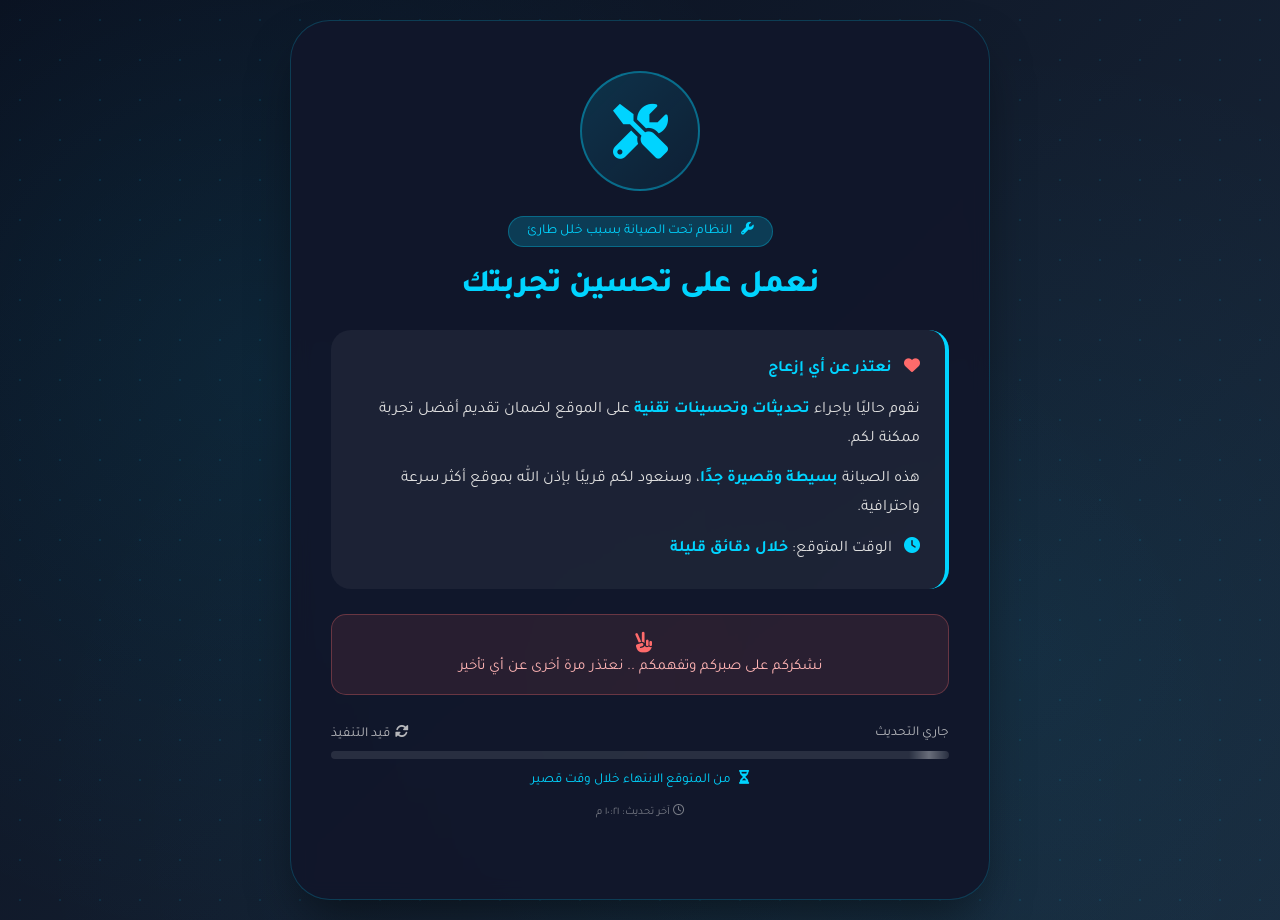
==== commit 356e2b6e: "Update index.html" ====
--- a/index.html
+++ b/index.html
@@ -1,1680 +1,553 @@
 <!DOCTYPE html>
 <html lang="ar" dir="rtl">
 <head>
-  <!-- Local CSS Files -->
-  <link rel="stylesheet" href="css/bootstrap.min.css" />
-  <link rel="stylesheet" href="css/all.min.css" />
-  <link rel="stylesheet" href="css/aos.css" />
-  <link rel="stylesheet" href="css/style.css" />
-  <meta name="viewport" content="width=device-width, initial-scale=1.0, user-scalable=yes">
-  <!-- Google Fonts (CDN - يفضل تبقى) -->
-  <link href="https://fonts.googleapis.com/css2?family=Tajawal:wght@300;400;500;700;800;900&display=swap" rel="stylesheet" />
-  
-  <!-- Particles JS -->
-  <script src="js/particles.min.js"></script>
-  <style>
-    :root {
-  --primary-color: #00d4ff;
-  --secondary-color: #0a0f1e;
-  --accent-color: #ff6b6b;
-  --text-color: #e0e0e0;
-  --dark-blue: #1a2a3d;
-  --card-bg: #11172b;
-  --light-bg: rgba(255, 255, 255, 0.05);
-  --transition: all 0.4s cubic-bezier(0.175, 0.885, 0.32, 1.1);
-}
-
-/* Reset and base */
-* {
-  margin: 0;
-  padding: 0;
-  box-sizing: border-box;
-}
-
-body {
-  font-family: "Tajawal", sans-serif;
-  background-color: var(--secondary-color);
-  color: var(--text-color);
-  overflow-x: hidden;
-  line-height: 1.6;
-  font-size: 16px;
-  width: 100%;
-}
-
-h1, h2, h3, h4, h5 {
-  font-weight: 700;
-  color: var(--primary-color);
-  line-height: 1.3;
-}
-
-a {
-  text-decoration: none;
-  transition: var(--transition);
-}
-
-p {
-  font-size: 1rem;
-  margin-bottom: 1rem;
-}
-
-/* Particles Background */
-#particles-js {
-  position: fixed;
-  width: 100%;
-  height: 100%;
-  top: 0;
-  left: 0;
-  z-index: 0;
-  background: linear-gradient(135deg, var(--secondary-color), var(--dark-blue));
-}
-
-/* Navbar */
-.navbar {
-  background-color: rgba(10, 15, 30, 0.95);
-  transition: var(--transition);
-  z-index: 1000;
-  padding: 12px 0;
-  border-bottom: 1px solid rgba(0, 212, 255, 0.1);
-  backdrop-filter: blur(10px);
-}
-
-.navbar.scrolled {
-  background-color: rgba(10, 15, 30, 0.98);
-  box-shadow: 0 5px 30px rgba(0, 212, 255, 0.2);
-}
-
-.navbar-brand {
-  color: var(--primary-color) !important;
-  font-weight: 800;
-  font-size: 1.5rem;
-  display: flex;
-  align-items: center;
-}
-
-.navbar-brand i {
-  margin-left: 8px;
-  font-size: 1.3rem;
-}
-
-.navbar-toggler {
-  border-color: rgba(0, 212, 255, 0.5);
-  background-color: rgba(0, 212, 255, 0.1);
-}
-
-.navbar-toggler-icon {
-  background-image: url("data:image/svg+xml,%3csvg xmlns='http://www.w3.org/2000/svg' viewBox='0 0 30 30'%3e%3cpath stroke='rgba(0, 212, 255, 1)' stroke-linecap='round' stroke-miterlimit='10' stroke-width='2' d='M4 7h22M4 15h22M4 23h22'/%3e%3c/svg%3e");
-}
-
-.nav-link {
-  color: var(--text-color) !important;
-  transition: var(--transition);
-  font-weight: 500;
-  font-size: 1rem;
-  padding: 8px 16px !important;
-}
-
-.nav-link:hover,
-.nav-link.active {
-  color: var(--primary-color) !important;
-  background-color: rgba(0, 212, 255, 0.1);
-}
-
-/* Hero Section */
-.hero {
-  position: relative;
-  min-height: 100vh;
-  display: flex;
-  flex-direction: column;
-  align-items: center;
-  justify-content: center;
-  text-align: center;
-  padding: 100px 20px;
-  z-index: 1;
-}
-
-.hero-content {
-  position: relative;
-  z-index: 2;
-  max-width: 900px;
-  margin: 0 auto;
-}
-
-.hero-img {
-  width: 200px;
-  height: 200px;
-  border-radius: 50%;
-  border: 4px solid var(--primary-color);
-  animation: float 6s ease-in-out infinite;
-  object-fit: cover;
-  box-shadow: 0 0 30px rgba(0, 212, 255, 0.5);
-  background-color: var(--card-bg);
-  margin-bottom: 25px;
-}
-
-@keyframes float {
-  0%, 100% { transform: translateY(0px); }
-  50% { transform: translateY(-10px); }
-}
-
-.hero h1 {
-  font-size: 2.8rem;
-  margin-bottom: 15px;
-  font-weight: 800;
-  background: linear-gradient(to right, var(--primary-color), #ffffff);
-  -webkit-background-clip: text;
-  -webkit-text-fill-color: transparent;
-}
-
-.hero h3 {
-  font-size: 1.4rem;
-  margin-bottom: 25px;
-  font-weight: 500;
-  color: rgba(255, 255, 255, 0.9);
-  position: relative;
-  display: inline-block;
-}
-
-.hero h3::after {
-  content: '';
-  position: absolute;
-  bottom: -10px;
-  left: 50%;
-  transform: translateX(-50%);
-  width: 60px;
-  height: 2px;
-  background-color: var(--primary-color);
-}
-
-.hero-buttons {
-  display: flex;
-  gap: 20px;
-  justify-content: center;
-  flex-wrap: wrap;
-  margin-top: 35px;
-}
-
-.scroll-down {
-  position: absolute;
-  bottom: 30px;
-  animation: bounce 2s infinite;
-  color: var(--primary-color);
-  cursor: pointer;
-  z-index: 10;
-  font-size: 1.5rem;
-}
-
-@keyframes bounce {
-  0%, 100% { transform: translateY(0); }
-  50% { transform: translateY(8px); }
-}
-
-.btn-custom {
-  background-color: var(--primary-color);
-  color: var(--secondary-color);
-  font-weight: bold;
-  border-radius: 50px;
-  padding: 12px 32px;
-  transition: var(--transition);
-  box-shadow: 0 5px 15px rgba(0, 212, 255, 0.4);
-  border: none;
-  font-size: 1rem;
-  display: inline-block;
-}
-
-.btn-outline-light {
-  color: var(--primary-color);
-  border: 2px solid var(--primary-color);
-  font-weight: 600;
-  border-radius: 50px;
-  padding: 12px 32px;
-  transition: var(--transition);
-  background: transparent;
-  font-size: 1rem;
-  display: inline-block;
-}
-
-.btn-outline-light:hover {
-  background-color: var(--primary-color);
-  color: var(--secondary-color);
-}
-
-/* Section Headings */
-.section-title {
-  position: relative;
-  display: inline-block;
-  margin-bottom: 50px;
-  font-weight: 800;
-  text-transform: uppercase;
-  letter-spacing: 1px;
-  font-size: 2.2rem;
-}
-
-.section-title::after {
-  content: '';
-  position: absolute;
-  bottom: -15px;
-  right: 0;
-  width: 60px;
-  height: 3px;
-  background-color: var(--primary-color);
-}
-
-.section-title.center::after {
-  right: 50%;
-  transform: translateX(50%);
-}
-
-.section-subtitle {
-  color: var(--text-color);
-  font-size: 1.1rem;
-  max-width: 700px;
-  margin: 0 auto 50px;
-  line-height: 1.7;
-  text-align: center;
-}
-
-/* Sections */
-section {
-  position: relative;
-  padding: 80px 0;
-  overflow: hidden;
-}
-
-/* About Section */
-.about-content {
-  display: flex;
-  align-items: center;
-  gap: 50px;
-}
-
-.about-img {
-  flex: 1;
-  text-align: center;
-}
-
-.about-img img {
-  width: 100%;
-  max-width: 350px;
-  border-radius: 10px;
-  box-shadow: 0 10px 30px rgba(0, 0, 0, 0.3);
-}
-
-.about-text {
-  flex: 1;
-}
-
-.about-text h3 {
-  margin-bottom: 20px;
-  font-size: 1.8rem;
-  position: relative;
-  display: inline-block;
-}
-
-.about-text h3::after {
-  content: '';
-  position: absolute;
-  bottom: -10px;
-  left: 0;
-  width: 60px;
-  height: 3px;
-  background-color: var(--primary-color);
-}
-
-.about-text p {
-  margin-bottom: 15px;
-  line-height: 1.8;
-  font-size: 1rem;
-}
-
-.info-list {
-  margin-top: 25px;
-  list-style: none;
-}
-
-.info-list li {
-  margin-bottom: 12px;
-  display: flex;
-  align-items: center;
-  gap: 10px;
-}
-
-.info-list i {
-  color: var(--primary-color);
-  font-size: 1.2rem;
-  width: 25px;
-}
-
-/* Services Section */
-.services-section {
-  background-color: rgba(10, 15, 30, 0.7);
-}
-
-.service-card {
-  background-color: var(--card-bg);
-  border-radius: 15px;
-  padding: 30px 25px;
-  transition: var(--transition);
-  height: 100%;
-  border: 1px solid rgba(0, 212, 255, 0.1);
-  text-align: center;
-}
-
-.service-card:hover {
-  transform: translateY(-8px);
-  box-shadow: 0 15px 30px rgba(0, 212, 255, 0.2);
-  border-color: rgba(0, 212, 255, 0.3);
-}
-
-.service-icon {
-  font-size: 2.5rem;
-  color: var(--primary-color);
-  margin-bottom: 20px;
-}
-
-.service-card h4 {
-  margin-bottom: 12px;
-  font-size: 1.4rem;
-}
-
-.service-card p {
-  color: var(--text-color);
-  line-height: 1.7;
-  font-size: 0.95rem;
-}
-
-/* Projects Section */
-.project-card {
-  background-color: var(--card-bg);
-  border-radius: 15px;
-  overflow: hidden;
-  transition: var(--transition);
-  box-shadow: 0 10px 20px rgba(0, 0, 0, 0.2);
-  height: 100%;
-  display: flex;
-  flex-direction: column;
-  border: 1px solid rgba(0, 212, 255, 0.1);
-}
-
-.project-card:hover {
-  transform: translateY(-5px);
-  box-shadow: 0 15px 30px rgba(0, 212, 255, 0.2);
-}
-
-.project-img {
-  height: 220px;
-  overflow: hidden;
-}
-
-.project-img img {
-  width: 100%;
-  height: 100%;
-  object-fit: cover;
-  transition: transform 0.5s;
-}
-
-.project-card:hover .project-img img {
-  transform: scale(1.1);
-}
-
-.project-info {
-  padding: 20px;
-  flex-grow: 1;
-}
-
-.project-info h4 {
-  margin-bottom: 12px;
-  font-size: 1.3rem;
-}
-
-.project-info p {
-  margin-bottom: 15px;
-  color: var(--text-color);
-  line-height: 1.6;
-  font-size: 0.9rem;
-}
-
-.project-tags {
-  display: flex;
-  flex-wrap: wrap;
-  gap: 8px;
-  margin-bottom: 15px;
-}
-
-.project-tag {
-  background-color: rgba(0, 212, 255, 0.1);
-  color: var(--primary-color);
-  padding: 4px 12px;
-  border-radius: 50px;
-  font-size: 0.75rem;
-}
-
-.project-links {
-  display: flex;
-  gap: 10px;
-}
-
-.project-links .btn-custom {
-  padding: 6px 18px;
-  font-size: 0.85rem;
-}
-
-/* Skills Section */
-.skill-item {
-  margin-bottom: 25px;
-}
-
-.skill-info {
-  display: flex;
-  justify-content: space-between;
-  margin-bottom: 8px;
-}
-
-.skill-name {
-  font-weight: 600;
-  display: flex;
-  align-items: center;
-  gap: 8px;
-}
-
-.skill-percent {
-  color: var(--primary-color);
-  font-weight: bold;
-}
-
-.progress {
-  height: 8px;
-  background-color: #222d44;
-  border-radius: 10px;
-  overflow: hidden;
-}
-
-.progress-bar {
-  background-color: var(--primary-color);
-  transition: width 1.5s ease;
-}
-
-/* Experience Section */
-.experience-section {
-  background-color: rgba(10, 15, 30, 0.7);
-}
-
-.timeline {
-  position: relative;
-  max-width: 800px;
-  margin: 0 auto;
-  padding: 20px 0;
-}
-
-.timeline::before {
-  content: '';
-  position: absolute;
-  top: 0;
-  right: 50%;
-  transform: translateX(50%);
-  width: 3px;
-  height: 100%;
-  background: linear-gradient(to bottom, transparent, var(--primary-color), var(--primary-color), transparent);
-}
-
-.timeline-item {
-  position: relative;
-  margin-bottom: 60px;
-}
-
-.timeline-content {
-  background: linear-gradient(145deg, var(--card-bg), #0c1122);
-  border-radius: 15px;
-  padding: 25px 30px;
-  box-shadow: 0 10px 20px rgba(0, 0, 0, 0.2);
-  border: 1px solid rgba(0, 212, 255, 0.15);
-  width: calc(50% - 30px);
-  margin-right: auto;
-  text-align: right;
-}
-
-.timeline-item:nth-child(odd) .timeline-content {
-  margin-left: auto;
-  margin-right: 0;
-}
-
-.timeline-content h4 {
-  color: var(--primary-color);
-  font-size: 1.3rem;
-  margin-bottom: 8px;
-}
-
-.timeline-content h5 {
-  color: #fff;
-  font-size: 0.95rem;
-  opacity: 0.8;
-  margin-bottom: 12px;
-}
-
-.timeline-content p {
-  color: var(--text-color);
-  line-height: 1.6;
-  margin-bottom: 0;
-  font-size: 0.9rem;
-}
-
-.timeline-dot {
-  position: absolute;
-  top: 25px;
-  right: 50%;
-  transform: translateX(50%);
-  width: 12px;
-  height: 12px;
-  border-radius: 50%;
-  background-color: var(--primary-color);
-  z-index: 2;
-  box-shadow: 0 0 0 4px rgba(0, 212, 255, 0.2);
-}
-
-.timeline-date {
-  position: absolute;
-  top: 0;
-  right: calc(50% + 40px);
-  transform: translateX(50%);
-  background: linear-gradient(135deg, var(--primary-color), #009fcc);
-  color: var(--secondary-color);
-  padding: 4px 14px;
-  border-radius: 50px;
-  font-weight: bold;
-  font-size: 0.75rem;
-  white-space: nowrap;
-}
-
-.timeline-item:nth-child(odd) .timeline-date {
-  right: auto;
-  left: calc(50% + 40px);
-  transform: translateX(-50%);
-}
-
-/* Contact Section */
-.contact-section {
-  position: relative;
-  background: var(--secondary-color);
-}
-
-.contact-section::before {
-  content: '';
-  position: absolute;
-  top: 0;
-  left: 0;
-  width: 100%;
-  height: 100%;
-  background: rgba(0, 0, 0, 0.7);
-  z-index: 1;
-}
-
-.contact-container {
-  position: relative;
-  z-index: 2;
-}
-
-.contact-icons {
-  display: flex;
-  justify-content: center;
-  gap: 20px;
-  flex-wrap: wrap;
-  margin-bottom: 40px;
-}
-
-.contact-icon {
-  color: #ddd;
-  transition: var(--transition);
-  display: inline-flex;
-  align-items: center;
-  justify-content: center;
-  width: 55px;
-  height: 55px;
-  border-radius: 50%;
-  background: rgba(255, 255, 255, 0.1);
-  font-size: 1.4rem;
-}
-
-.contact-icon:hover {
-  color: var(--primary-color);
-  transform: translateY(-3px);
-}
-
-.contact-form {
-  max-width: 600px;
-  margin: 0 auto;
-}
-
-.form-control {
-  background-color: rgba(17, 23, 43, 0.8);
-  border: 1px solid rgba(0, 212, 255, 0.2);
-  color: var(--text-color);
-  border-radius: 8px;
-  padding: 12px 18px;
-  margin-bottom: 15px;
-  font-size: 1rem;
-  width: 100%;
-}
-
-.form-control:focus {
-  background-color: rgba(17, 23, 43, 0.9);
-  border-color: var(--primary-color);
-  outline: none;
-}
-
-textarea.form-control {
-  min-height: 130px;
-}
-
-/* Footer */
-footer {
-  background-color: var(--card-bg);
-  padding: 40px 20px 30px;
-  text-align: center;
-  position: relative;
-}
-
-.footer-links {
-  display: flex;
-  justify-content: center;
-  flex-wrap: wrap;
-  gap: 25px;
-  margin-bottom: 20px;
-}
-
-.footer-links a {
-  color: var(--text-color);
-  transition: var(--transition);
-  font-size: 0.9rem;
-}
-
-.footer-links a:hover {
-  color: var(--primary-color);
-}
-
-.back-to-top {
-  position: absolute;
-  top: -25px;
-  left: 50%;
-  transform: translateX(-50%);
-  width: 50px;
-  height: 50px;
-  background-color: var(--primary-color);
-  color: var(--secondary-color);
-  border-radius: 50%;
-  display: flex;
-  align-items: center;
-  justify-content: center;
-  font-size: 1.3rem;
-  box-shadow: 0 5px 15px rgba(0, 212, 255, 0.4);
-  transition: var(--transition);
-}
-
-.back-to-top:hover {
-  transform: translateX(-50%) translateY(-5px);
-  color: white;
-}
-
-/* ========== RESPONSIVE DESIGN ========== */
-@media (max-width: 992px) {
-  .hero h1 {
-    font-size: 2.4rem;
-  }
-  
-  .hero h3 {
-    font-size: 1.3rem;
-  }
-  
-  .section-title {
-    font-size: 2rem;
-  }
-  
-  .about-content {
-    flex-direction: column;
-    gap: 35px;
-  }
-  
-  .about-text {
-    text-align: center;
-  }
-  
-  .about-text h3::after {
-    left: 50%;
-    transform: translateX(-50%);
-  }
-  
-  .info-list li {
-    justify-content: center;
-  }
-  
-  .timeline::before {
-    right: 30px;
-  }
-  
-  .timeline-date {
-    right: 70px;
-  }
-  
-  .timeline-dot {
-    right: 30px;
-  }
-  
-  .timeline-content {
-    width: calc(100% - 60px);
-    margin-right: 60px !important;
-    text-align: center;
-  }
-  
-  .timeline-item:nth-child(odd) .timeline-content {
-    margin-left: 60px !important;
-    margin-right: 0 !important;
-  }
-  
-  .timeline-item:nth-child(odd) .timeline-date {
-    left: auto;
-    right: 70px;
-    transform: translateX(0);
-  }
-}
-
-@media (max-width: 768px) {
-  /* General */
-  section {
-    padding: 60px 0;
-  }
-  
-  .container {
-    padding-left: 20px;
-    padding-right: 20px;
-  }
-  
-  /* Hero */
-  .hero {
-    padding: 80px 20px;
-    min-height: auto;
-  }
-  
-  .hero-img {
-    width: 160px;
-    height: 160px;
-  }
-  
-  .hero h1 {
-    font-size: 2rem;
-  }
-  
-  .hero h3 {
-    font-size: 1.2rem;
-  }
-  
-  .hero-buttons {
-    flex-direction: row;
-    gap: 15px;
-  }
-  
-  .btn-custom, .btn-outline-light {
-    padding: 10px 24px;
-    font-size: 0.9rem;
-  }
-  
-  /* Section Titles */
-  .section-title {
-    font-size: 1.8rem;
-    margin-bottom: 40px;
-  }
-  
-  .section-subtitle {
-    font-size: 0.95rem;
-    margin-bottom: 35px;
-  }
-  
-  /* About */
-  .about-img img {
-    max-width: 260px;
-  }
-  
-  .about-text h3 {
-    font-size: 1.6rem;
-  }
-  
-  .about-text p {
-    font-size: 0.95rem;
-  }
-  
-  /* Services */
-  .service-card {
-    padding: 25px 20px;
-  }
-  
-  .service-icon {
-    font-size: 2.2rem;
-  }
-  
-  .service-card h4 {
-    font-size: 1.3rem;
-  }
-  
-  /* Projects */
-  .project-img {
-    height: 200px;
-  }
-  
-  .project-info h4 {
-    font-size: 1.2rem;
-  }
-  
-  /* Timeline */
-  .timeline {
-    padding: 0;
-  }
-  
-  .timeline::before {
-    display: none;
-  }
-  
-  .timeline-item {
-    margin-bottom: 30px;
-  }
-  
-  .timeline-content {
-    width: 100% !important;
-    margin: 0 !important;
-    text-align: center;
-    padding: 20px;
-  }
-  
-  .timeline-dot {
-    display: none;
-  }
-  
-  .timeline-date {
-    position: relative;
-    display: inline-block;
-    margin-bottom: 12px;
-    right: auto !important;
-    left: auto !important;
-    transform: none !important;
-  }
-  
-  /* Contact */
-  .contact-icon {
-    width: 50px;
-    height: 50px;
-    font-size: 1.3rem;
-  }
-  
-  .contact-form {
-    padding: 0;
-  }
-  
-  /* Footer */
-  .footer-links {
-    gap: 18px;
-  }
-  
-  .footer-links a {
-    font-size: 0.85rem;
-  }
-  
-  .back-to-top {
-    width: 45px;
-    height: 45px;
-    font-size: 1.2rem;
-    top: -22px;
-  }
-}
-
-@media (max-width: 576px) {
-  /* Hero */
-  .hero-img {
-    width: 140px;
-    height: 140px;
-  }
-  
-  .hero h1 {
-    font-size: 1.7rem;
-  }
-  
-  .hero h3 {
-    font-size: 1rem;
-  }
-  
-  .hero-buttons {
-    flex-direction: column;
-    align-items: center;
-    width: 100%;
-    max-width: 260px;
-    margin-left: auto;
-    margin-right: auto;
-  }
-  
-  .hero-buttons .btn-custom,
-  .hero-buttons .btn-outline-light {
-    width: 100%;
-    text-align: center;
-  }
-  
-  .btn-custom, .btn-outline-light {
-    padding: 10px 20px;
-  }
-  
-  /* Section Titles */
-  .section-title {
-    font-size: 1.5rem;
-  }
-  
-  /* About */
-  .about-img img {
-    max-width: 220px;
-  }
-  
-  .about-text h3 {
-    font-size: 1.4rem;
-  }
-  
-  .about-text p {
-    font-size: 0.9rem;
-  }
-  
-  .info-list li {
-    font-size: 0.85rem;
-  }
-  
-  /* Services */
-  .service-card {
-    padding: 20px 15px;
-  }
-  
-  .service-icon {
-    font-size: 2rem;
-  }
-  
-  .service-card h4 {
-    font-size: 1.2rem;
-  }
-  
-  .service-card p {
-    font-size: 0.85rem;
-  }
-  
-  /* Projects */
-  .project-img {
-    height: 180px;
-  }
-  
-  .project-info {
-    padding: 15px;
-  }
-  
-  .project-info h4 {
-    font-size: 1.1rem;
-  }
-  
-  .project-info p {
-    font-size: 0.85rem;
-  }
-  
-  .project-tag {
-    font-size: 0.7rem;
-    padding: 3px 10px;
-  }
-  
-  /* Skills */
-  .skill-info {
-    font-size: 0.85rem;
-  }
-  
-  /* Timeline */
-  .timeline-content h4 {
-    font-size: 1.1rem;
-  }
-  
-  .timeline-content h5 {
-    font-size: 0.85rem;
-  }
-  
-  .timeline-content p {
-    font-size: 0.85rem;
-  }
-  
-  /* Contact */
-  .contact-icon {
-    width: 45px;
-    height: 45px;
-    font-size: 1.2rem;
-  }
-  
-  .form-control {
-    padding: 10px 15px;
-    font-size: 0.9rem;
-  }
-  
-  /* Footer */
-  .footer-links {
-    gap: 12px;
-  }
-  
-  .footer-links a {
-    font-size: 0.75rem;
-  }
-  
-  .back-to-top {
-    width: 40px;
-    height: 40px;
-    font-size: 1rem;
-    top: -20px;
-  }
-}
-
-/* Navbar Responsive */
-@media (max-width: 991px) {
-  .navbar-collapse {
-    background: rgba(10, 15, 30, 0.98);
-    backdrop-filter: blur(10px);
-    border-radius: 12px;
-    margin-top: 12px;
-    padding: 15px;
-  }
-  
-  .nav-link {
-    text-align: center;
-    padding: 10px !important;
-  }
-}
-
-/* Utility Classes */
-.text-center {
-  text-align: center;
-}
-
-/* Smooth Scroll */
-html {
-  scroll-behavior: smooth;
-  scroll-padding-top: 80px;
-}
-
-/* Container */
-.container {
-  max-width: 1200px;
-  margin: 0 auto;
-  padding: 0 20px;
-}
-
-/* Row and Columns */
-.row {
-  display: flex;
-  flex-wrap: wrap;
-  margin-left: -12px;
-  margin-right: -12px;
-}
-
-[class*="col-"] {
-  padding-left: 12px;
-  padding-right: 12px;
-}
-
-.col-md-6 {
-  flex: 0 0 auto;
-  width: 50%;
-}
-
-.col-lg-4 {
-  flex: 0 0 auto;
-  width: 33.333%;
-}
-
-.col-lg-8 {
-  flex: 0 0 auto;
-  width: 66.666%;
-}
-
-@media (max-width: 768px) {
-  .col-md-6 {
-    width: 100%;
-  }
-  
-  .col-lg-4 {
-    width: 100%;
-  }
-  
-  .col-lg-8 {
-    width: 100%;
-  }
-}
-  </style>
+    <meta charset="UTF-8">
+    <meta name="viewport" content="width=device-width, initial-scale=1.0">
+    <title>تحت الصيانة | أحمد الحمود</title>
+    <style>
+        * {
+            margin: 0;
+            padding: 0;
+            box-sizing: border-box;
+        }
+
+        body {
+            font-family: 'Tajawal', 'Segoe UI', Tahoma, Geneva, Verdana, sans-serif;
+            background: linear-gradient(135deg, #0a0f1e 0%, #1a2a3d 100%);
+            min-height: 100vh;
+            display: flex;
+            align-items: center;
+            justify-content: center;
+            padding: 20px;
+            position: relative;
+            overflow-x: hidden;
+        }
+
+        /* animated background */
+        body::before {
+            content: '';
+            position: absolute;
+            width: 100%;
+            height: 100%;
+            background-image: 
+                radial-gradient(circle at 20% 40%, rgba(0, 212, 255, 0.08) 0%, transparent 50%),
+                radial-gradient(circle at 80% 70%, rgba(0, 212, 255, 0.05) 0%, transparent 50%),
+                radial-gradient(circle at 50% 90%, rgba(0, 212, 255, 0.03) 0%, transparent 60%);
+            pointer-events: none;
+        }
+
+        /* animated dots */
+        body::after {
+            content: '';
+            position: absolute;
+            width: 100%;
+            height: 100%;
+            background-image: radial-gradient(rgba(0, 212, 255, 0.1) 1px, transparent 1px);
+            background-size: 40px 40px;
+            pointer-events: none;
+            animation: moveDots 20s linear infinite;
+        }
+
+        @keyframes moveDots {
+            0% {
+                background-position: 0 0;
+            }
+            100% {
+                background-position: 40px 40px;
+            }
+        }
+
+        .container {
+            max-width: 700px;
+            width: 100%;
+            animation: fadeInUp 0.8s ease-out;
+            position: relative;
+            z-index: 1;
+        }
+
+        .card {
+            background: rgba(17, 23, 43, 0.95);
+            backdrop-filter: blur(10px);
+            border-radius: 40px;
+            padding: 50px 40px;
+            text-align: center;
+            box-shadow: 0 25px 50px -12px rgba(0, 0, 0, 0.5);
+            border: 1px solid rgba(0, 212, 255, 0.2);
+            transition: all 0.3s ease;
+        }
+
+        .card:hover {
+            border-color: rgba(0, 212, 255, 0.4);
+            box-shadow: 0 30px 60px -15px rgba(0, 212, 255, 0.2);
+        }
+
+        /* animated gear icon */
+        .icon-wrapper {
+            width: 120px;
+            height: 120px;
+            background: linear-gradient(135deg, rgba(0, 212, 255, 0.15), rgba(0, 212, 255, 0.05));
+            border-radius: 50%;
+            display: flex;
+            align-items: center;
+            justify-content: center;
+            margin: 0 auto 25px;
+            border: 2px solid rgba(0, 212, 255, 0.4);
+            animation: rotate 4s linear infinite, pulseGlow 2s ease-in-out infinite;
+        }
+
+        @keyframes rotate {
+            from {
+                transform: rotate(0deg);
+            }
+            to {
+                transform: rotate(360deg);
+            }
+        }
+
+        @keyframes pulseGlow {
+            0%, 100% {
+                box-shadow: 0 0 0 0 rgba(0, 212, 255, 0.3);
+                border-color: rgba(0, 212, 255, 0.4);
+            }
+            50% {
+                box-shadow: 0 0 0 15px rgba(0, 212, 255, 0);
+                border-color: rgba(0, 212, 255, 0.8);
+            }
+        }
+
+        .icon-wrapper i {
+            font-size: 55px;
+            color: #00d4ff;
+            animation: iconPulse 1.5s ease-in-out infinite;
+        }
+
+        @keyframes iconPulse {
+            0%, 100% {
+                transform: scale(1);
+            }
+            50% {
+                transform: scale(1.1);
+            }
+        }
+
+        h1 {
+            color: #00d4ff;
+            font-size: 2rem;
+            margin-bottom: 15px;
+            font-weight: 800;
+            letter-spacing: -0.5px;
+        }
+
+        .maintenance-badge {
+            display: inline-block;
+            background: rgba(0, 212, 255, 0.2);
+            border-radius: 50px;
+            padding: 6px 18px;
+            margin-bottom: 20px;
+            font-size: 0.85rem;
+            color: #00d4ff;
+            border: 1px solid rgba(0, 212, 255, 0.3);
+        }
+
+        .maintenance-badge i {
+            margin-left: 6px;
+            font-size: 0.8rem;
+        }
+
+        .message-box {
+            background: rgba(255, 255, 255, 0.05);
+            border-radius: 20px;
+            padding: 25px;
+            margin: 25px 0;
+            border-right: 4px solid #00d4ff;
+            text-align: right;
+        }
+
+        .message-box p {
+            color: #e0e0e0;
+            line-height: 1.8;
+            font-size: 1rem;
+            margin-bottom: 12px;
+        }
+
+        .message-box p:last-child {
+            margin-bottom: 0;
+        }
+
+        .highlight {
+            color: #00d4ff;
+            font-weight: 600;
+        }
+
+        .apology {
+            background: rgba(255, 107, 107, 0.1);
+            border-radius: 15px;
+            padding: 18px;
+            margin: 20px 0;
+            border: 1px solid rgba(255, 107, 107, 0.3);
+            text-align: center;
+        }
+
+        .apology i {
+            color: #ff6b6b;
+            font-size: 1.3rem;
+            margin-left: 8px;
+        }
+
+        .apology p {
+            color: #ffb4b4;
+            font-size: 0.95rem;
+            margin: 0;
+        }
+
+        .progress-container {
+            margin: 30px 0;
+        }
+
+        .progress-label {
+            display: flex;
+            justify-content: space-between;
+            margin-bottom: 8px;
+            font-size: 0.85rem;
+            color: rgba(224, 224, 224, 0.8);
+        }
+
+        .progress-bar-bg {
+            background: rgba(255, 255, 255, 0.1);
+            border-radius: 20px;
+            height: 8px;
+            overflow: hidden;
+        }
+
+        .progress-fill {
+            background: linear-gradient(90deg, #00d4ff, #009fcc);
+            width: 0%;
+            height: 100%;
+            border-radius: 20px;
+            animation: fillProgress 8s ease-in-out infinite;
+            position: relative;
+        }
+
+        @keyframes fillProgress {
+            0% {
+                width: 10%;
+            }
+            50% {
+                width: 65%;
+            }
+            100% {
+                width: 95%;
+            }
+        }
+
+        .progress-fill::after {
+            content: '';
+            position: absolute;
+            top: 0;
+            right: 0;
+            bottom: 0;
+            width: 40px;
+            background: linear-gradient(90deg, transparent, rgba(255, 255, 255, 0.3), transparent);
+            animation: shine 1.5s infinite;
+        }
+
+        @keyframes shine {
+            0% {
+                transform: translateX(-100%);
+            }
+            100% {
+                transform: translateX(200%);
+            }
+        }
+
+        .estimated-time {
+            margin-top: 12px;
+            font-size: 0.85rem;
+            color: #00d4ff;
+            text-align: center;
+        }
+
+        .estimated-time i {
+            margin-left: 5px;
+        }
+
+        .btn-refresh {
+            display: inline-block;
+            background: rgba(0, 212, 255, 0.15);
+            color: #00d4ff;
+            font-weight: 600;
+            padding: 12px 32px;
+            border-radius: 50px;
+            text-decoration: none;
+            font-size: 1rem;
+            transition: all 0.3s ease;
+            margin-top: 20px;
+            border: 1px solid rgba(0, 212, 255, 0.4);
+            cursor: pointer;
+        }
+
+        .btn-refresh:hover {
+            background: rgba(0, 212, 255, 0.3);
+            transform: translateY(-2px);
+            border-color: rgba(0, 212, 255, 0.8);
+        }
+
+        .notification-form {
+            margin-top: 25px;
+            padding-top: 20px;
+            border-top: 1px solid rgba(255, 255, 255, 0.1);
+        }
+
+        .notification-form p {
+            font-size: 0.85rem;
+            color: rgba(224, 224, 224, 0.7);
+            margin-bottom: 12px;
+        }
+
+        .email-input {
+            display: flex;
+            gap: 10px;
+            flex-wrap: wrap;
+            justify-content: center;
+        }
+
+        .email-input input {
+            background: rgba(255, 255, 255, 0.1);
+            border: 1px solid rgba(0, 212, 255, 0.3);
+            border-radius: 50px;
+            padding: 10px 20px;
+            color: white;
+            font-size: 0.9rem;
+            flex: 1;
+            min-width: 180px;
+            font-family: inherit;
+        }
+
+        .email-input input:focus {
+            outline: none;
+            border-color: #00d4ff;
+            background: rgba(0, 212, 255, 0.1);
+        }
+
+        .email-input button {
+            background: #00d4ff;
+            color: #0a0f1e;
+            border: none;
+            border-radius: 50px;
+            padding: 10px 24px;
+            font-weight: bold;
+            cursor: pointer;
+            transition: all 0.3s ease;
+        }
+
+        .email-input button:hover {
+            background: #009fcc;
+            transform: translateY(-2px);
+        }
+
+        .social-links {
+            margin-top: 30px;
+            display: flex;
+            justify-content: center;
+            gap: 20px;
+        }
+
+        .social-links a {
+            color: rgba(224, 224, 224, 0.5);
+            font-size: 1.2rem;
+            transition: all 0.3s ease;
+            width: 38px;
+            height: 38px;
+            display: inline-flex;
+            align-items: center;
+            justify-content: center;
+            border-radius: 50%;
+            background: rgba(255, 255, 255, 0.03);
+        }
+
+        .social-links a:hover {
+            color: #00d4ff;
+            transform: translateY(-3px);
+            background: rgba(0, 212, 255, 0.1);
+        }
+
+        @keyframes fadeInUp {
+            from {
+                opacity: 0;
+                transform: translateY(30px);
+            }
+            to {
+                opacity: 1;
+                transform: translateY(0);
+            }
+        }
+
+        @media (max-width: 600px) {
+            .card {
+                padding: 35px 25px;
+            }
+            
+            h1 {
+                font-size: 1.5rem;
+            }
+            
+            .icon-wrapper {
+                width: 90px;
+                height: 90px;
+            }
+            
+            .icon-wrapper i {
+                font-size: 40px;
+            }
+            
+            .message-box p {
+                font-size: 0.9rem;
+            }
+            
+            .btn-refresh {
+                padding: 10px 25px;
+                font-size: 0.9rem;
+            }
+            
+            .email-input input {
+                padding: 8px 16px;
+                font-size: 0.85rem;
+            }
+            
+            .email-input button {
+                padding: 8px 20px;
+                font-size: 0.85rem;
+            }
+        }
+    </style>
+    <link rel="stylesheet" href="https://cdnjs.cloudflare.com/ajax/libs/font-awesome/6.0.0-beta3/css/all.min.css">
+    <link href="https://fonts.googleapis.com/css2?family=Tajawal:wght@400;500;700;800&display=swap" rel="stylesheet">
 </head>
-  <body>
-  <!-- Particles Background -->
-  <div id="particles-js"></div>
-
-  <!-- Navbar -->
-  <nav class="navbar navbar-expand-lg fixed-top navbar-dark" id="mainNav">
+<body>
     <div class="container">
-      <a class="navbar-brand" href="#">
-        <i class="fas fa-code"></i> أحمد الحمود
-      </a>
-      <button
-        class="navbar-toggler"
-        type="button"
-        data-bs-toggle="collapse"
-        data-bs-target="#navbarResponsive"
-        aria-controls="navbarResponsive"
-        aria-expanded="false"
-        aria-label="تبديل القائمة"
-      >
-        <span class="navbar-toggler-icon"></span>
-      </button>
-      <div class="collapse navbar-collapse" id="navbarResponsive">
-        <ul class="navbar-nav ms-auto mb-2 mb-lg-0">
-          <li class="nav-item">
-            <a class="nav-link active" href="#home">الرئيسية</a>
-          </li>
-          <li class="nav-item">
-            <a class="nav-link" href="#about">عنّي</a>
-          </li>
-          <li class="nav-item">
-            <a class="nav-link" href="#projects">مشاريعي</a>
-          </li>
-          <li class="nav-item">
-            <a class="nav-link" href="#skills">مهاراتي</a>
-          </li>
-          <li class="nav-item">
-            <a class="nav-link" href="#experience">خبراتي</a>
-          </li>
-          <li class="nav-item">
-            <a class="nav-link" href="#contact">تواصل معي</a>
-          </li>
-        </ul>
-      </div>
-    </div>
-  </nav>
-
-  <!-- Hero Section -->
-  <section class="hero" id="home">
-    <div class="hero-content" data-aos="fade-up">
-      <img
-        src="/assets/images/profile.jpg"
-        alt="صورتي الشخصية"
-        class="hero-img"
-        loading="lazy"
-        width="220"
-        height="220"
-      />
-      <h1>أحمد الحمود</h1>
-      <h3>
-        <span id="typing-text"></span>
-      </h3>
-      <div class="hero-buttons">
-        <a href="#projects" class="btn btn-custom">تصفح أعمالي</a>
-        <a href="#contact" class="btn btn-outline-light">تواصل معي</a>
-        <a href="MY-CV 01.pdf" class="btn btn-outline-light">السيرة الذاتية</a>
-      </div>
-    </div>
-    <a href="#about" class="scroll-down" aria-label="التمرير للأسفل">
-      <i class="fas fa-chevron-down"></i>
-    </a>
-  </section>
-
-  <!-- About Section -->
-  <section class="container py-5" id="about">
-    <h2 class="section-title center" data-aos="fade-up">من أنا؟</h2>
-    <p class="section-subtitle text-center mb-5" data-aos="fade-up" data-aos-delay="100">
-      طالب هندسة معلوماتية وشغوف بعالم البرمجة وتطوير الويب
-    </p>
-    
-    <div class="row align-items-center">
-      <!-- صورة شخصية -->
-      <div class="col-md-4 text-center mb-4 mb-md-0" data-aos="fade-right">
-        <div class="about-img">
-          <img src="/assets/images/profile.jpg"  class="img-fluid rounded shadow">
+        <div class="card">
+            <div class="icon-wrapper">
+                <i class="fas fa-tools"></i>
+            </div>
+            
+            <div class="maintenance-badge">
+                <i class="fas fa-wrench"></i>
+              النظام تحت الصيانة  بسبب خلل طارئ             </div>
+            
+            <h1>نعمل على تحسين تجربتك</h1>
+            
+            <div class="message-box">
+                <p>
+                    <i class="fas fa-heart" style="color: #ff6b6b; margin-left: 8px;"></i>
+                    <span class="highlight">نعتذر عن أي إزعاج</span>
+                </p>
+                <p>
+                    نقوم حاليًا بإجراء <span class="highlight">تحديثات وتحسينات تقنية</span> على الموقع 
+                    لضمان تقديم أفضل تجربة ممكنة لكم.
+                </p>
+                <p>
+                    هذه الصيانة <span class="highlight">بسيطة وقصيرة جدًا</span>، وسنعود لكم قريبًا 
+                    بإذن الله بموقع أكثر سرعة واحترافية.
+                </p>
+                <p style="margin-top: 12px;">
+                    <i class="fas fa-clock" style="color: #00d4ff; margin-left: 8px;"></i>
+                    الوقت المتوقع: <span class="highlight">خلال دقائق قليلة</span>
+                </p>
+            </div>
+            
+            <div class="apology">
+                <i class="fas fa-hand-peace"></i>
+                <p>نشكركم على صبركم وتفهمكم .. نعتذر مرة أخرى عن أي تأخير</p>
+            </div>
+            
+            <div class="progress-container">
+                <div class="progress-label">
+                    <span>جاري التحديث</span>
+                    <span><i class="fas fa-sync-alt fa-fw fa-spin"></i> قيد التنفيذ</span>
+                </div>
+                <div class="progress-bar-bg">
+                    <div class="progress-fill"></div>
+                </div>
+                <div class="estimated-time">
+                    <i class="fas fa-hourglass-half"></i>
+                    من المتوقع الانتهاء خلال وقت قصير
+                </div>
+            </div>
+            
+            <!-- <button class="btn-refresh" onclick="window.location.reload()">
+                <i class="fas fa-sync-alt" style="margin-left: 8px;"></i>
+                تحديث الصفحة للتحقق من العودة
+            </button> -->
+            
+            <!-- <div class="notification-form">
+                <p><i class="fas fa-bell"></i> تريد إشعارًا فور انتهاء الصيانة؟</p>
+                <div class="email-input">
+                    <input type="email" placeholder="بريدك الإلكتروني" id="notifyEmail">
+                    <button onclick="notifyMe()">أخبرني عند الانتهاء</button>
+                </div>
+            </div> -->
+            
+            <!-- <div class="social-links">
+                <a href="#" aria-label="LinkedIn"><i class="fab fa-linkedin-in"></i></a>
+                <a href="#" aria-label="GitHub"><i class="fab fa-github"></i></a>
+                <a href="#" aria-label="Twitter"><i class="fab fa-twitter"></i></a>
+                <a href="#" aria-label="Email"><i class="far fa-envelope"></i></a>
+            </div> -->
         </div>
-      </div>
-      
-      <!-- نص تعريفي -->
-      <div class="col-md-8" data-aos="fade-left">
-        <h3 class="mb-3">أحمد الحمود</h3>
-        <p class="mb-3">
-          أنا طالب في السنة الثالثة بكلية الهندسة المعلوماتية في جامعة حلب. أحب تطوير الويب والتطبيقات
-          البرمجية، وأسعى لتحويل أفكاري إلى مشاريع عملية صغيرة تعكس شغفي بالمجال.
-        </p>
-        <p class="mb-3">
-          أتعلم باستمرار من خلال الكورسات والمشاريع الأكاديمية والشخصية، وأسعى لبناء أساس قوي
-          في تطوير الواجهات الأمامية والخلفية وقواعد البيانات.
-        </p>
-        
-        <!-- معلومات سريعة -->
-        <ul class="info-list list-unstyled mt-4">
-          <li class="mb-2" data-aos="fade-up" data-aos-delay="100">
-            <i class="fas fa-graduation-cap"></i>
-            طالب هندسة معلوماتية - جامعة حلب
-          </li>
-          <li class="mb-2" data-aos="fade-up" data-aos-delay="200">
-            <i class="fas fa-map-marker-alt"></i>
-            حلب, سوريا
-          </li>
-          <li class="mb-2" data-aos="fade-up" data-aos-delay="300">
-            <i class="fas fa-envelope"></i>
-            ahmadalhamod2792020@gmail.com
-          </li>
-          <li class="mb-2" data-aos="fade-up" data-aos-delay="400">
-            <i class="fas fa-phone-alt"></i>
-            +963 968 164 675
-          </li>
-        </ul>
-      </div>
-    </div>
-  </section>
-
-  <section class="projects-section py-5" id="projects">
-  <div class="container">
-    <h2 class="section-title center" data-aos="fade-up">مشاريعي</h2>
-    <p class="section-subtitle text-center" data-aos="fade-up" data-aos-delay="100">
-      مجموعة من المشاريع التي طورتها خلال فترة دراستي ومشاريعي الشخصية
-    </p>
-
-    <div class="row g-4">
-      <!-- Project 1: نظام إدارة الطلاب -->
-      <div class="col-md-6 col-lg-4" data-aos="fade-up" data-aos-delay="100">
-        <a href="projects/student-management/" class="text-decoration-none">
-          <div class="project-card">
-            <div class="project-img">
-              <img src="assets/images/schoole.jpg" alt="نظام إدارة الطلاب" loading="lazy" />
-            </div>
-            <div class="project-info">
-              <h4>نظام إدارة الطلاب</h4>
-              <p>
-                نظام متكامل لإدارة العملية التعليمية، يشمل لوحات تحكم منفصلة للمدير والمعلمين والطلاب.
-              </p>
-              <div class="project-tags">
-                <span class="project-tag">PHP</span>
-                <span class="project-tag">MySQL</span>
-                <span class="project-tag">Bootstrap</span>
-              </div>
-              <div class="project-links">
-                <span class="btn btn-sm btn-custom">التفاصيل <i class="fas fa-arrow-left me-1"></i></span>
-              </div>
-            </div>
-          </div>
-        </a>
-      </div>
-
-      <!-- Project 2: نظام السكن الجامعي -->
-      <div class="col-md-6 col-lg-4" data-aos="fade-up" data-aos-delay="200">
-        <a href="projects/dorm-management/" class="text-decoration-none">
-          <div class="project-card">
-            <div class="project-img">
-              <img src="assets/images/dorm_project.jpg" alt="نظام السكن الجامعي" loading="lazy" />
-            </div>
-            <div class="project-info">
-              <h4>نظام إدارة السكن الجامعي</h4>
-              <p>
-                منصة شاملة لإدارة السكن الجامعي بأربع واجهات مختلفة للطلاب والمشرفين والمسؤولين والصيانة.
-              </p>
-              <div class="project-tags">
-                <span class="project-tag">Laravel</span>
-                <span class="project-tag">MySQL</span>
-                <span class="project-tag">Tailwind CSS</span>
-                <span class="project-tag">Livewire</span>
-              </div>
-              <div class="project-links">
-                <span class="btn btn-sm btn-custom">التفاصيل <i class="fas fa-arrow-left me-1"></i></span>
-              </div>
-            </div>
-          </div>
-        </a>
-      </div>
-
-      <!-- Project 3: نظام اختبارات الأتمتة (جديد) -->
-      <div class="col-md-6 col-lg-4" data-aos="fade-up" data-aos-delay="250">
-        <a href="projects/automation-testing/" class="text-decoration-none">
-          <div class="project-card">
-            <div class="project-img">
-              <img src="assets/images/automation_testing.jpg" alt="نظام اختبارات الأتمتة" loading="lazy" />
-            </div>
-            <div class="project-info">
-              <h4>نظام اختبارات الأتمتة</h4>
-              <p>
-                منصة متكاملة لإدارة الاختبارات الآلية، تشمل إنشاء الاختبارات، تصحيح آلي، وتقارير مفصلة للطلاب.
-              </p>
-              <div class="project-tags">
-                <span class="project-tag">Python</span>
-                <span class="project-tag">Django</span>
-                <span class="project-tag">Selenium</span>
-                <span class="project-tag">PostgreSQL</span>
-              </div>
-              <div class="project-links">
-                <span class="btn btn-sm btn-custom">التفاصيل <i class="fas fa-arrow-left me-1"></i></span>
-              </div>
-            </div>
-          </div>
-        </a>
-      </div>
-
-      <!-- Project 4: الموقع الشخصي -->
-      <div class="col-md-6 col-lg-4" data-aos="fade-up" data-aos-delay="300">
-        <a href="projects/portfolio/" class="text-decoration-none">
-          <div class="project-card">
-            <div class="project-img">
-              <img src="assets/images/portfolio_site.png" alt="موقع شخصي" loading="lazy" />
-            </div>
-            <div class="project-info">
-              <h4>الموقع الشخصي (Portfolio)</h4>
-              <p>
-                تصميم وتطوير موقع شخصي لعرض المشاريع والمهارات مع تأثيرات حركية وتصميم متجاوب.
-              </p>
-              <div class="project-tags">
-                <span class="project-tag">Bootstrap</span>
-                <span class="project-tag">HTML5</span>
-                <span class="project-tag">CSS3</span>
-                <span class="project-tag">JavaScript</span>
-              </div>
-              <div class="project-links">
-                <span class="btn btn-sm btn-custom">التفاصيل <i class="fas fa-arrow-left me-1"></i></span>
-              </div>
-            </div>
-          </div>
-        </a>
-      </div>
-
-      <!-- Project 5: تطبيق Flutter -->
-      <div class="col-md-6 col-lg-4" data-aos="fade-up" data-aos-delay="400">
-        <a href="projects/flutter-damage/" class="text-decoration-none">
-          <div class="project-card">
-            <div class="project-img">
-              <img src="assets/images/flutter_project.jpg" alt="تطبيق Flutter" loading="lazy" />
-            </div>
-            <div class="project-info">
-              <h4>تطبيق Flutter لحصر الأضرار</h4>
-              <p>
-                تطبيق جوال لتسجيل وحصر المنازل المتضررة ميدانياً مع رفع صور وتحديد الموقع الجغرافي.
-              </p>
-              <div class="project-tags">
-                <span class="project-tag">Flutter</span>
-                <span class="project-tag">Dart</span>
-                <span class="project-tag">Firebase</span>
-              </div>
-              <div class="project-links">
-                <span class="btn btn-sm btn-custom">التفاصيل <i class="fas fa-arrow-left me-1"></i></span>
-              </div>
-            </div>
-          </div>
-        </a>
-      </div>
-    </div>
-  </div>
-</section>
-
-  <!-- Skills Section -->
-  <section class="container py-5" id="skills">
-    <h2 class="section-title center" data-aos="fade-up">مهاراتي التقنية</h2>
-    <p class="section-subtitle text-center" data-aos="fade-up" data-aos-delay="100">
-      المهارات التي اكتسبتها من دراستي الجامعية والمشاريع العملية والشخصية
-    </p>
-
-    <div class="row g-5 mt-4">
-      
-      <!-- Programming Languages -->
-      <div class="col-md-6" data-aos="fade-up">
-        <h4 class="mb-4 text-primary">
-          <i class="fas fa-code me-2"></i> لغات البرمجة
-        </h4>
-
-        <!-- C++ -->
-        <div class="skill-item mb-3">
-          <div class="skill-info d-flex justify-content-between">
-            <span><i class="fas fa-code text-secondary me-2"></i>C++</span>
-            <span class="skill-percent">70%</span>
-          </div>
-          <div class="progress">
-            <div class="progress-bar" style="width: 70%"></div>
-          </div>
-        </div>
-
-        <!-- Java -->
-        <div class="skill-item mb-3">
-          <div class="skill-info d-flex justify-content-between">
-            <span><i class="fab fa-java text-warning me-2"></i>Java</span>
-            <span class="skill-percent">65%</span>
-          </div>
-          <div class="progress">
-            <div class="progress-bar" style="width: 65%"></div>
-          </div>
-        </div>
-
-        <!-- Flutter"->"Dart -->
-        <div class="skill-item mb-3">
-          <div class="skill-info d-flex justify-content-between">
-            <span><i class="fab fa-Dart text-info me-2"></i>Flutter & Dart</span>
-            <span class="skill-percent">85%</span>
-          </div>
-          <div class="progress">
-            <div class="progress-bar" style="width: 85%"></div>
-          </div>
-        </div>
-      </div>
-
-      <!-- Web Development -->
-      <div class="col-md-6" data-aos="fade-up" data-aos-delay="100">
-        <h4 class="mb-4 text-primary">
-          <i class="fas fa-laptop-code me-2"></i> تطوير الويب
-        </h4>
-
-        <!-- HTML & CSS -->
-        <div class="skill-item mb-3">
-          <div class="skill-info d-flex justify-content-between">
-            <span><i class="fab fa-html5 text-danger me-2"></i>HTML5 / 
-                  <i class="fab fa-css3-alt text-primary"></i> CSS3</span>
-            <span class="skill-percent">90%</span>
-          </div>
-          <div class="progress">
-            <div class="progress-bar" style="width: 90%"></div>
-          </div>
-        </div>
-
-        <!-- JavaScript -->
-        <div class="skill-item mb-3">
-          <div class="skill-info d-flex justify-content-between">
-            <span><i class="fab fa-js-square text-warning me-2"></i>JavaScript</span>
-            <span class="skill-percent">60%</span>
-          </div>
-          <div class="progress">
-            <div class="progress-bar" style="width: 60%"></div>
-          </div>
-        </div>
-
-        <!-- PHP & MySQL -->
-        <div class="skill-item mb-3">
-          <div class="skill-info d-flex justify-content-between">
-            <span><i class="fab fa-php text-secondary me-2"></i>PHP & 
-                  <i class="fas fa-database text-info"></i> MySQL</span>
-            <span class="skill-percent">90%</span>
-          </div>
-          <div class="progress">
-            <div class="progress-bar" style="width: 90%"></div>
-          </div>
-        </div>
-      </div>
-
-      <!-- Tools & Others -->
-      <div class="col-md-6" data-aos="fade-up" data-aos-delay="200">
-        <h4 class="mb-4 text-primary">
-          <i class="fas fa-tools me-2"></i> أدوات وتقنيات
-        </h4>
-
-        <!-- Git -->
-        <div class="skill-item mb-3">
-          <div class="skill-info d-flex justify-content-between">
-            <span><i class="fab fa-git-alt text-danger me-2"></i>Git & GitHub</span>
-            <span class="skill-percent">60%</span>
-          </div>
-          <div class="progress">
-            <div class="progress-bar" style="width: 60%"></div>
-          </div>
-        </div>
-
-        <!-- ICDL -->
-        <div class="skill-item mb-3">
-          <div class="skill-info d-flex justify-content-between">
-            <span><i class="fab fa-Exel text-purple me-2"></i>ICDL</span>
-            <span class="skill-percent">80%</span>
-          </div>
-          <div class="progress">
-            <div class="progress-bar" style="width: 80%"></div>
-          </div>
-        </div>
-      </div>
-
-      <!-- Languages -->
-      <div class="col-md-6" data-aos="fade-up" data-aos-delay="300">
-        <h4 class="mb-4 text-primary">
-          <i class="fas fa-language me-2"></i> اللغات
-        </h4>
-
-        <!-- Arabic -->
-        <div class="skill-item mb-3">
-          <div class="skill-info d-flex justify-content-between">
-            <span>العربية</span>
-            <span class="skill-percent">100%</span>
-          </div>
-          <div class="progress">
-            <div class="progress-bar" style="width: 100%"></div>
-          </div>
-        </div>
-
-        <!-- English -->
-        <div class="skill-item mb-3">
-          <div class="skill-info d-flex justify-content-between">
-            <span>الإنجليزية</span>
-            <span class="skill-percent">70%</span>
-          </div>
-          <div class="progress">
-            <div class="progress-bar" style="width: 70%"></div>
-          </div>
-        </div>
-      </div>
-    </div>
-  </section>
-
-  <!-- Experience Section -->
-  <section class="experience-section py-5" id="experience">
-    <div class="container">
-      <h2 class="section-title center" data-aos="fade-up">خبراتي</h2>
-      <p class="section-subtitle text-center" data-aos="fade-up" data-aos-delay="100">
-        رحلتي في تعلم البرمجة والعمل على المشاريع الأكاديمية والشخصية
-      </p>
-      
-      <div class="timeline mt-5">
-        
-        <!-- Education -->
-        <div class="timeline-item" data-aos="fade-up">
-          <!-- <div class="timeline-date">2021 - الآن</div>
-          <div class="timeline-dot"></div> -->
-          <div class="timeline-content">
-            <h4>طالب هندسة معلوماتية</h4>
-            <h5>جامعة حلب</h5>
-            <p>
-              أدرس هندسة المعلوماتية في السنة الثالثة، وأركز على البرمجة وتطوير الويب وقواعد البيانات من خلال المشاريع الأكاديمية.
-            </p>
-          </div>
-        </div>
-
-        <!-- Academic Project Experience -->
-        <div class="timeline-item" data-aos="fade-up" data-aos-delay="100">
-          <!-- <div class="timeline-date">2022 - 2024</div>
-          <div class="timeline-dot"></div> -->
-          <div class="timeline-content">
-            <h4>مشاريع أكاديمية وشخصية</h4>
-            <h5>PHP, MySQL, Java, Flutter</h5>
-            <p>
-              قمت بتطوير عدة مشاريع مثل نظام إدارة طلاب، تطبيق قائمة مهام، وموقع شخصي تفاعلي، مما ساعدني على فهم عملي لتطوير البرمجيات.
-            </p>
-          </div>
-        </div>
-
-        <!-- Self Learning -->
-        <div class="timeline-item" data-aos="fade-up" data-aos-delay="200">
-          <!-- <div class="timeline-date">2021 - الآن</div>
-          <div class="timeline-dot"></div> -->
-          <div class="timeline-content">
-            <h4>تعلم ذاتي عبر الإنترنت</h4>
-            <h5>دورات على منصات مثل Udemy و YouTube</h5>
-            <p>
-              تعلمت أساسيات تطوير الويب (HTML, CSS, JS, PHP) وقواعد البيانات، بالإضافة إلى تجربة Flutter لبناء تطبيقات موبايل بسيطة.
-            </p>
-          </div>
-        </div>
-
-        <!-- Voluntary / Training -->
-        <div class="timeline-item" data-aos="fade-up" data-aos-delay="300">
-          <!-- <div class="timeline-date">2023</div>
-          <div class="timeline-dot"></div> -->
-          <div class="timeline-content">
-            <h4>تجربة تطوعية / تدريب عملي</h4>
-            <h5>مشروع منظمة خيرية (تطوعي)</h5>
-            <p>
-              شاركت في بناء تطبيق تجريبي لتسجيل المنازل المتضررة باستخدام Flutter وقاعدة بيانات محلية ضمن مشروع تدريبي.
-            </p>
-          </div>
-        </div>
-      </div>
-    </div>
-  </section>
-
-  <!-- Contact Section -->
-  <section class="contact-section py-5" id="contact">
-    <div class="contact-container container">
-      <h2 class="section-title center" data-aos="fade-up">تواصل معي</h2>
-      <p class="section-subtitle text-center mb-5" data-aos="fade-up" data-aos-delay="100">
-        يمكنك التواصل معي مباشرة عبر أي من وسائل التواصل الاجتماعي التالية
-      </p>
-
-      <div class="text-center" data-aos="fade-up" data-aos-delay="200">
-        <a href="mailto:ahmadalhamod2792020@gmail.com" aria-label="البريد الإلكتروني" class="contact-icon">
-          <i class="fas fa-envelope"></i>
-        </a>
-        <a href="https://github.com/aboyasser123/" target="_blank" rel="noopener noreferrer" aria-label="GitHub" class="contact-icon">
-          <i class="fab fa-github"></i>
-        </a>
-        <a href="https://www.linkedin.com/in/username" target="_blank" rel="noopener noreferrer" aria-label="LinkedIn" class="contact-icon">
-          <i class="fab fa-linkedin"></i>
-        </a>
-        <a href="https://t.me/+963968164675" target="_blank" rel="noopener noreferrer" aria-label="Telegram" class="contact-icon">
-          <i class="fab fa-telegram"></i>
-        </a>
-        <a href="https://wa.me/+963968164675" target="_blank" rel="noopener noreferrer" aria-label="WhatsApp" class="contact-icon">
-          <i class="fab fa-whatsapp"></i>
-        </a>
-        <a href="https://www.facebook.com/share/19GegQuPfx/ " target="_blank" rel="noopener noreferrer" aria-label="Facebook" class="contact-icon">
-          <i class="fab fa-facebook"></i>
-        </a>
-        <a href="https://www.instagram.com/ahmad1_1_2500/profilecard/?igsh=bHF1OHBycWJkdWhl" target="_blank" rel="noopener noreferrer" aria-label="Instagram" class="contact-icon">
-          <i class="fab fa-instagram"></i>
-        </a>
-      </div>
-      
-    </div>
-  </section>
-
-  <!-- Footer -->
-  <footer>
-    <a href="#home" class="back-to-top" aria-label="العودة للأعلى">
-      <i class="fas fa-arrow-up"></i>
-    </a>
-    
-    <div class="footer-links">
-      <a href="#home">الرئيسية</a>
-      <a href="#about">عنّي</a>
-      <a href="#projects">مشاريعي</a>
-      <a href="#contact">تواصل</a>
     </div>
     
-    <div class="mb-3">
-      <small>© 2025 جميع الحقوق محفوظة - أحمد الحمود</small>
-    </div>
-    
-    
-  </footer>
-
-   <script src="js/bootstrap.bundle.min.js"></script>
-  <script src="js/aos.js"></script>
-  <script src="js/main.js"></script>
+    <script>
+        // Auto-refresh every 10 seconds to check if maintenance is done
+        let refreshInterval = setInterval(() => {
+            // You can optionally check a status endpoint here
+            // For now, just show a message
+            console.log("Checking if maintenance is complete...");
+        }, 10000);
+        
+        // Notify function
+        function notifyMe() {
+            const email = document.getElementById('notifyEmail').value;
+            if (email && email.includes('@')) {
+                alert(`📧 تم تسجيل بريدك: ${email}\n\nسنقوم بإعلامك فور انتهاء الصيانة.\nشكراً لثقتك بنا!`);
+                document.getElementById('notifyEmail').value = '';
+            } else {
+                alert('الرجاء إدخال بريد إلكتروني صحيح');
+            }
+        }
+        
+        // Add automatic page refresh after 30 seconds (optional)
+        setTimeout(() => {
+            // You can enable this if you want auto-refresh
+            // window.location.reload();
+        }, 30000);
+        
+        // Update progress bar dynamically
+        const progressFill = document.querySelector('.progress-fill');
+        let width = 10;
+        setInterval(() => {
+            if (width < 95) {
+                width += Math.random() * 5;
+                if (width > 95) width = 95;
+                progressFill.style.width = width + '%';
+            }
+        }, 3000);
+        
+        // Show last update time
+        const now = new Date();
+        const timeString = now.toLocaleTimeString('ar-SA', { hour: '2-digit', minute: '2-digit' });
+        const timeElement = document.createElement('div');
+        timeElement.style.cssText = 'margin-top: 15px; font-size: 0.7rem; color: rgba(224,224,224,0.5);';
+        timeElement.innerHTML = `<i class="far fa-clock"></i> آخر تحديث: ${timeString}`;
+        document.querySelector('.progress-container').appendChild(timeElement);
+        
+        // Prevent accidental navigation
+        window.addEventListener('beforeunload', function(e) {
+            // Optional: Show warning if trying to leave during maintenance
+            // e.preventDefault();
+            // e.returnValue = '';
+        });
+        
+        document.title = 'تحت الصيانة - نعتذر للإزعاج | أحمد الحمود';
+    </script>
 </body>
 </html>
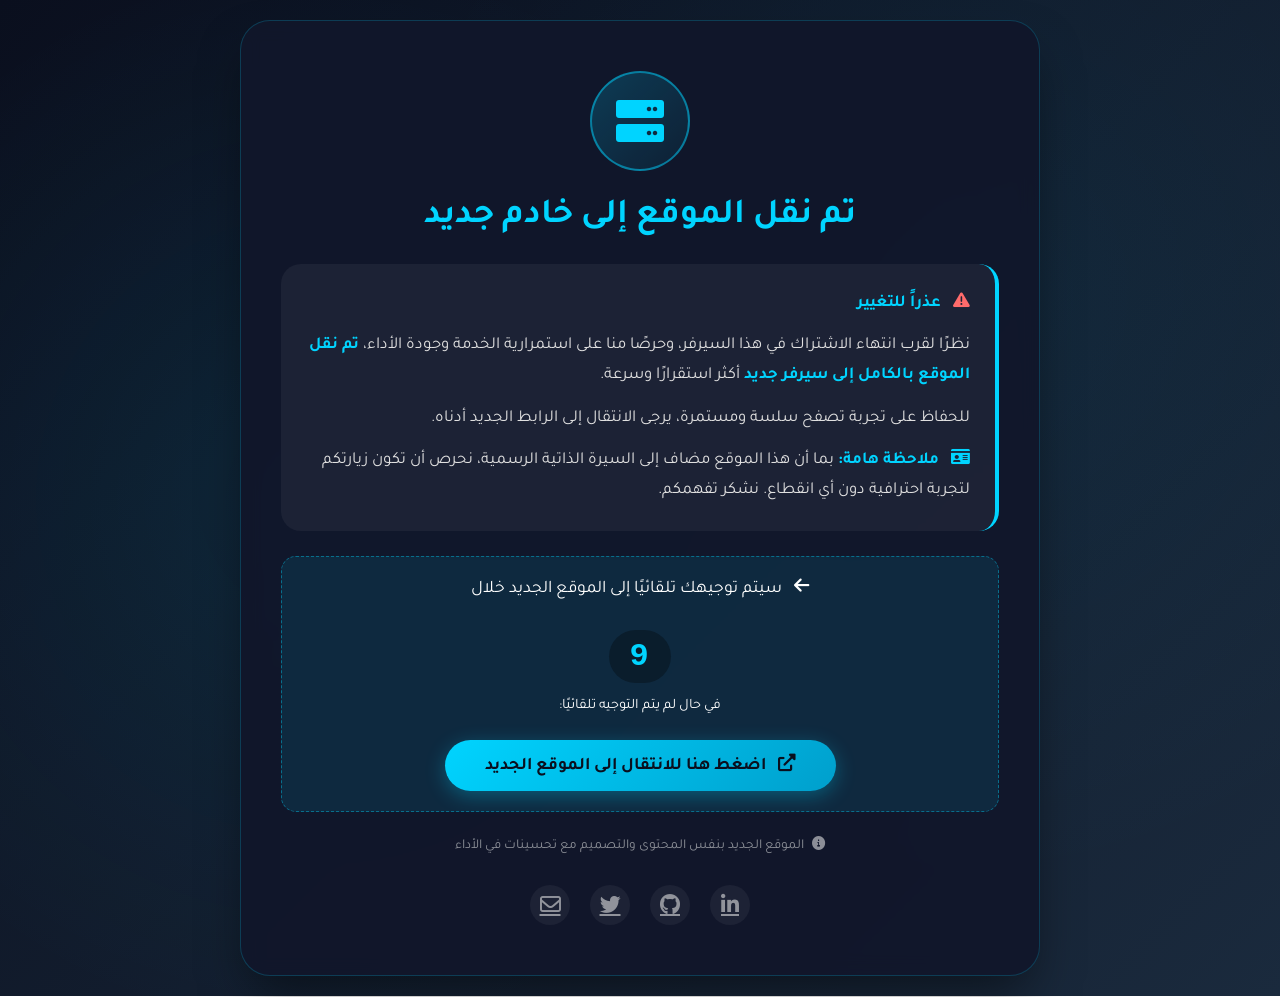
==== commit cba00092: "Update index.html" ====
--- a/index.html
+++ b/index.html
@@ -3,7 +3,7 @@
 <head>
     <meta charset="UTF-8">
     <meta name="viewport" content="width=device-width, initial-scale=1.0">
-    <title>تحت الصيانة | أحمد الحمود</title>
+    <title>تم نقل الموقع | أحمد الحمود</title>
     <style>
         * {
             margin: 0;
@@ -23,135 +23,63 @@
             overflow-x: hidden;
         }
 
-        /* animated background */
+        /* animated background particles effect */
         body::before {
             content: '';
             position: absolute;
             width: 100%;
             height: 100%;
-            background-image: 
-                radial-gradient(circle at 20% 40%, rgba(0, 212, 255, 0.08) 0%, transparent 50%),
-                radial-gradient(circle at 80% 70%, rgba(0, 212, 255, 0.05) 0%, transparent 50%),
-                radial-gradient(circle at 50% 90%, rgba(0, 212, 255, 0.03) 0%, transparent 60%);
+            background-image: radial-gradient(circle at 25% 50%, rgba(0, 212, 255, 0.08) 0%, transparent 50%),
+                              radial-gradient(circle at 75% 30%, rgba(0, 212, 255, 0.05) 0%, transparent 50%);
             pointer-events: none;
         }
 
-        /* animated dots */
-        body::after {
-            content: '';
-            position: absolute;
-            width: 100%;
-            height: 100%;
-            background-image: radial-gradient(rgba(0, 212, 255, 0.1) 1px, transparent 1px);
-            background-size: 40px 40px;
-            pointer-events: none;
-            animation: moveDots 20s linear infinite;
-        }
-
-        @keyframes moveDots {
-            0% {
-                background-position: 0 0;
-            }
-            100% {
-                background-position: 40px 40px;
-            }
-        }
-
         .container {
-            max-width: 700px;
+            max-width: 800px;
             width: 100%;
             animation: fadeInUp 0.8s ease-out;
-            position: relative;
-            z-index: 1;
         }
 
         .card {
             background: rgba(17, 23, 43, 0.95);
             backdrop-filter: blur(10px);
-            border-radius: 40px;
+            border-radius: 30px;
             padding: 50px 40px;
             text-align: center;
             box-shadow: 0 25px 50px -12px rgba(0, 0, 0, 0.5);
             border: 1px solid rgba(0, 212, 255, 0.2);
-            transition: all 0.3s ease;
+            transition: transform 0.3s ease;
         }
 
         .card:hover {
+            transform: translateY(-5px);
             border-color: rgba(0, 212, 255, 0.4);
             box-shadow: 0 30px 60px -15px rgba(0, 212, 255, 0.2);
         }
 
-        /* animated gear icon */
         .icon-wrapper {
-            width: 120px;
-            height: 120px;
-            background: linear-gradient(135deg, rgba(0, 212, 255, 0.15), rgba(0, 212, 255, 0.05));
+            width: 100px;
+            height: 100px;
+            background: linear-gradient(135deg, rgba(0, 212, 255, 0.2), rgba(0, 212, 255, 0.05));
             border-radius: 50%;
             display: flex;
             align-items: center;
             justify-content: center;
             margin: 0 auto 25px;
-            border: 2px solid rgba(0, 212, 255, 0.4);
-            animation: rotate 4s linear infinite, pulseGlow 2s ease-in-out infinite;
-        }
-
-        @keyframes rotate {
-            from {
-                transform: rotate(0deg);
-            }
-            to {
-                transform: rotate(360deg);
-            }
-        }
-
-        @keyframes pulseGlow {
-            0%, 100% {
-                box-shadow: 0 0 0 0 rgba(0, 212, 255, 0.3);
-                border-color: rgba(0, 212, 255, 0.4);
-            }
-            50% {
-                box-shadow: 0 0 0 15px rgba(0, 212, 255, 0);
-                border-color: rgba(0, 212, 255, 0.8);
-            }
+            border: 2px solid rgba(0, 212, 255, 0.5);
+            animation: pulse 2s infinite;
         }
 
         .icon-wrapper i {
-            font-size: 55px;
-            color: #00d4ff;
-            animation: iconPulse 1.5s ease-in-out infinite;
-        }
-
-        @keyframes iconPulse {
-            0%, 100% {
-                transform: scale(1);
-            }
-            50% {
-                transform: scale(1.1);
-            }
+            font-size: 48px;
+            color: #00d4ff;
         }
 
         h1 {
             color: #00d4ff;
-            font-size: 2rem;
+            font-size: 2.2rem;
             margin-bottom: 15px;
-            font-weight: 800;
-            letter-spacing: -0.5px;
-        }
-
-        .maintenance-badge {
-            display: inline-block;
-            background: rgba(0, 212, 255, 0.2);
-            border-radius: 50px;
-            padding: 6px 18px;
-            margin-bottom: 20px;
-            font-size: 0.85rem;
-            color: #00d4ff;
-            border: 1px solid rgba(0, 212, 255, 0.3);
-        }
-
-        .maintenance-badge i {
-            margin-left: 6px;
-            font-size: 0.8rem;
+            font-weight: 700;
         }
 
         .message-box {
@@ -166,7 +94,7 @@
         .message-box p {
             color: #e0e0e0;
             line-height: 1.8;
-            font-size: 1rem;
+            font-size: 1.05rem;
             margin-bottom: 12px;
         }
 
@@ -179,170 +107,67 @@
             font-weight: 600;
         }
 
-        .apology {
-            background: rgba(255, 107, 107, 0.1);
+        .redirect-box {
+            background: rgba(0, 212, 255, 0.1);
             border-radius: 15px;
-            padding: 18px;
-            margin: 20px 0;
-            border: 1px solid rgba(255, 107, 107, 0.3);
-            text-align: center;
-        }
-
-        .apology i {
-            color: #ff6b6b;
-            font-size: 1.3rem;
-            margin-left: 8px;
-        }
-
-        .apology p {
-            color: #ffb4b4;
-            font-size: 0.95rem;
-            margin: 0;
-        }
-
-        .progress-container {
-            margin: 30px 0;
-        }
-
-        .progress-label {
-            display: flex;
-            justify-content: space-between;
-            margin-bottom: 8px;
-            font-size: 0.85rem;
-            color: rgba(224, 224, 224, 0.8);
-        }
-
-        .progress-bar-bg {
-            background: rgba(255, 255, 255, 0.1);
-            border-radius: 20px;
-            height: 8px;
-            overflow: hidden;
-        }
-
-        .progress-fill {
-            background: linear-gradient(90deg, #00d4ff, #009fcc);
-            width: 0%;
-            height: 100%;
-            border-radius: 20px;
-            animation: fillProgress 8s ease-in-out infinite;
-            position: relative;
-        }
-
-        @keyframes fillProgress {
-            0% {
-                width: 10%;
-            }
-            50% {
-                width: 65%;
-            }
-            100% {
-                width: 95%;
-            }
-        }
-
-        .progress-fill::after {
-            content: '';
-            position: absolute;
-            top: 0;
-            right: 0;
-            bottom: 0;
-            width: 40px;
-            background: linear-gradient(90deg, transparent, rgba(255, 255, 255, 0.3), transparent);
-            animation: shine 1.5s infinite;
-        }
-
-        @keyframes shine {
-            0% {
-                transform: translateX(-100%);
-            }
-            100% {
-                transform: translateX(200%);
-            }
-        }
-
-        .estimated-time {
-            margin-top: 12px;
-            font-size: 0.85rem;
-            color: #00d4ff;
-            text-align: center;
-        }
-
-        .estimated-time i {
-            margin-left: 5px;
-        }
-
-        .btn-refresh {
+            padding: 20px;
+            margin: 25px 0;
+            border: 1px dashed rgba(0, 212, 255, 0.4);
+        }
+
+        .redirect-text {
+            font-size: 1.1rem;
+            color: #fff;
+            margin-bottom: 15px;
+        }
+
+        .countdown {
+            font-size: 2rem;
+            font-weight: 800;
+            color: #00d4ff;
+            background: rgba(0, 0, 0, 0.3);
             display: inline-block;
-            background: rgba(0, 212, 255, 0.15);
-            color: #00d4ff;
-            font-weight: 600;
-            padding: 12px 32px;
+            padding: 8px 20px;
+            border-radius: 50px;
+            margin: 15px 0;
+            font-family: monospace;
+            letter-spacing: 2px;
+        }
+
+        .btn-redirect {
+            display: inline-block;
+            background: linear-gradient(135deg, #00d4ff, #009fcc);
+            color: #0a0f1e;
+            font-weight: bold;
+            padding: 14px 40px;
             border-radius: 50px;
             text-decoration: none;
-            font-size: 1rem;
+            font-size: 1.1rem;
             transition: all 0.3s ease;
-            margin-top: 20px;
-            border: 1px solid rgba(0, 212, 255, 0.4);
+            margin-top: 10px;
+            box-shadow: 0 5px 20px rgba(0, 212, 255, 0.3);
+            border: none;
             cursor: pointer;
         }
 
-        .btn-refresh:hover {
-            background: rgba(0, 212, 255, 0.3);
-            transform: translateY(-2px);
-            border-color: rgba(0, 212, 255, 0.8);
-        }
-
-        .notification-form {
+        .btn-redirect:hover {
+            transform: translateY(-3px);
+            box-shadow: 0 8px 25px rgba(0, 212, 255, 0.5);
+            background: linear-gradient(135deg, #00e4ff, #00b5e0);
+        }
+
+        .btn-redirect:active {
+            transform: translateY(0);
+        }
+
+        .note {
             margin-top: 25px;
-            padding-top: 20px;
-            border-top: 1px solid rgba(255, 255, 255, 0.1);
-        }
-
-        .notification-form p {
             font-size: 0.85rem;
-            color: rgba(224, 224, 224, 0.7);
-            margin-bottom: 12px;
-        }
-
-        .email-input {
-            display: flex;
-            gap: 10px;
-            flex-wrap: wrap;
-            justify-content: center;
-        }
-
-        .email-input input {
-            background: rgba(255, 255, 255, 0.1);
-            border: 1px solid rgba(0, 212, 255, 0.3);
-            border-radius: 50px;
-            padding: 10px 20px;
-            color: white;
-            font-size: 0.9rem;
-            flex: 1;
-            min-width: 180px;
-            font-family: inherit;
-        }
-
-        .email-input input:focus {
-            outline: none;
-            border-color: #00d4ff;
-            background: rgba(0, 212, 255, 0.1);
-        }
-
-        .email-input button {
-            background: #00d4ff;
-            color: #0a0f1e;
-            border: none;
-            border-radius: 50px;
-            padding: 10px 24px;
-            font-weight: bold;
-            cursor: pointer;
-            transition: all 0.3s ease;
-        }
-
-        .email-input button:hover {
-            background: #009fcc;
-            transform: translateY(-2px);
+            color: rgba(224, 224, 224, 0.6);
+        }
+
+        .note i {
+            margin-left: 5px;
         }
 
         .social-links {
@@ -353,16 +178,16 @@
         }
 
         .social-links a {
-            color: rgba(224, 224, 224, 0.5);
-            font-size: 1.2rem;
+            color: rgba(224, 224, 224, 0.6);
+            font-size: 1.3rem;
             transition: all 0.3s ease;
-            width: 38px;
-            height: 38px;
+            width: 40px;
+            height: 40px;
             display: inline-flex;
             align-items: center;
             justify-content: center;
             border-radius: 50%;
-            background: rgba(255, 255, 255, 0.03);
+            background: rgba(255, 255, 255, 0.05);
         }
 
         .social-links a:hover {
@@ -382,41 +207,38 @@
             }
         }
 
+        @keyframes pulse {
+            0%, 100% {
+                transform: scale(1);
+                box-shadow: 0 0 0 0 rgba(0, 212, 255, 0.4);
+            }
+            50% {
+                transform: scale(1.05);
+                box-shadow: 0 0 0 15px rgba(0, 212, 255, 0);
+            }
+        }
+
         @media (max-width: 600px) {
             .card {
-                padding: 35px 25px;
+                padding: 30px 20px;
             }
             
             h1 {
+                font-size: 1.6rem;
+            }
+            
+            .message-box p {
+                font-size: 0.95rem;
+            }
+            
+            .btn-redirect {
+                padding: 12px 30px;
+                font-size: 1rem;
+            }
+            
+            .countdown {
                 font-size: 1.5rem;
-            }
-            
-            .icon-wrapper {
-                width: 90px;
-                height: 90px;
-            }
-            
-            .icon-wrapper i {
-                font-size: 40px;
-            }
-            
-            .message-box p {
-                font-size: 0.9rem;
-            }
-            
-            .btn-refresh {
-                padding: 10px 25px;
-                font-size: 0.9rem;
-            }
-            
-            .email-input input {
-                padding: 8px 16px;
-                font-size: 0.85rem;
-            }
-            
-            .email-input button {
-                padding: 8px 20px;
-                font-size: 0.85rem;
+                padding: 6px 16px;
             }
         }
     </style>
@@ -427,127 +249,100 @@
     <div class="container">
         <div class="card">
             <div class="icon-wrapper">
-                <i class="fas fa-tools"></i>
-            </div>
-            
-            <div class="maintenance-badge">
-                <i class="fas fa-wrench"></i>
-              النظام تحت الصيانة  بسبب خلل طارئ             </div>
-            
-            <h1>نعمل على تحسين تجربتك</h1>
+                <i class="fas fa-server"></i>
+            </div>
+            
+            <h1>تم نقل الموقع إلى خادم جديد</h1>
             
             <div class="message-box">
                 <p>
-                    <i class="fas fa-heart" style="color: #ff6b6b; margin-left: 8px;"></i>
-                    <span class="highlight">نعتذر عن أي إزعاج</span>
+                    <i class="fas fa-exclamation-triangle" style="color: #ff6b6b; margin-left: 8px;"></i>
+                    <span class="highlight">عذراً للتغيير</span>
                 </p>
                 <p>
-                    نقوم حاليًا بإجراء <span class="highlight">تحديثات وتحسينات تقنية</span> على الموقع 
-                    لضمان تقديم أفضل تجربة ممكنة لكم.
+                    نظرًا لقرب انتهاء الاشتراك في هذا السيرفر، وحرصًا منا على استمرارية الخدمة وجودة الأداء، 
+                    <span class="highlight">تم نقل الموقع بالكامل إلى سيرفر جديد</span> أكثر استقرارًا وسرعة.
                 </p>
                 <p>
-                    هذه الصيانة <span class="highlight">بسيطة وقصيرة جدًا</span>، وسنعود لكم قريبًا 
-                    بإذن الله بموقع أكثر سرعة واحترافية.
+                    للحفاظ على تجربة تصفح سلسة ومستمرة، يرجى الانتقال إلى الرابط الجديد أدناه.
                 </p>
                 <p style="margin-top: 12px;">
-                    <i class="fas fa-clock" style="color: #00d4ff; margin-left: 8px;"></i>
-                    الوقت المتوقع: <span class="highlight">خلال دقائق قليلة</span>
+                    <i class="fas fa-id-card" style="color: #00d4ff; margin-left: 8px;"></i>
+                    <span class="highlight">ملاحظة هامة:</span> بما أن هذا الموقع مضاف إلى السيرة الذاتية الرسمية، 
+                    نحرص أن تكون زيارتكم لتجربة احترافية دون أي انقطاع. نشكر تفهمكم.
                 </p>
             </div>
             
-            <div class="apology">
-                <i class="fas fa-hand-peace"></i>
-                <p>نشكركم على صبركم وتفهمكم .. نعتذر مرة أخرى عن أي تأخير</p>
-            </div>
-            
-            <div class="progress-container">
-                <div class="progress-label">
-                    <span>جاري التحديث</span>
-                    <span><i class="fas fa-sync-alt fa-fw fa-spin"></i> قيد التنفيذ</span>
+            <div class="redirect-box">
+                <div class="redirect-text">
+                    <i class="fas fa-arrow-left" style="margin-left: 8px;"></i>
+                    سيتم توجيهك تلقائيًا إلى الموقع الجديد خلال
                 </div>
-                <div class="progress-bar-bg">
-                    <div class="progress-fill"></div>
+                <div class="countdown" id="countdown">5</div>
+                <div class="redirect-text" style="font-size: 0.9rem;">
+                    في حال لم يتم التوجيه تلقائيًا:
                 </div>
-                <div class="estimated-time">
-                    <i class="fas fa-hourglass-half"></i>
-                    من المتوقع الانتهاء خلال وقت قصير
-                </div>
-            </div>
-            
-            <!-- <button class="btn-refresh" onclick="window.location.reload()">
-                <i class="fas fa-sync-alt" style="margin-left: 8px;"></i>
-                تحديث الصفحة للتحقق من العودة
-            </button> -->
-            
-            <!-- <div class="notification-form">
-                <p><i class="fas fa-bell"></i> تريد إشعارًا فور انتهاء الصيانة؟</p>
-                <div class="email-input">
-                    <input type="email" placeholder="بريدك الإلكتروني" id="notifyEmail">
-                    <button onclick="notifyMe()">أخبرني عند الانتهاء</button>
-                </div>
-            </div> -->
-            
-            <!-- <div class="social-links">
+                <a href="https://personal-website-ahmadalhammoud.wuaze.com/index.html" class="btn-redirect" id="redirectBtn">
+                    <i class="fas fa-external-link-alt" style="margin-left: 8px;"></i>
+                    اضغط هنا للانتقال إلى الموقع الجديد
+                </a>
+            </div>
+            
+            <div class="note">
+                <i class="fas fa-info-circle"></i>
+                الموقع الجديد بنفس المحتوى والتصميم مع تحسينات في الأداء
+            </div>
+            
+            <div class="social-links">
                 <a href="#" aria-label="LinkedIn"><i class="fab fa-linkedin-in"></i></a>
                 <a href="#" aria-label="GitHub"><i class="fab fa-github"></i></a>
                 <a href="#" aria-label="Twitter"><i class="fab fa-twitter"></i></a>
                 <a href="#" aria-label="Email"><i class="far fa-envelope"></i></a>
-            </div> -->
+            </div>
         </div>
     </div>
     
     <script>
-        // Auto-refresh every 10 seconds to check if maintenance is done
-        let refreshInterval = setInterval(() => {
-            // You can optionally check a status endpoint here
-            // For now, just show a message
-            console.log("Checking if maintenance is complete...");
-        }, 10000);
-        
-        // Notify function
-        function notifyMe() {
-            const email = document.getElementById('notifyEmail').value;
-            if (email && email.includes('@')) {
-                alert(`📧 تم تسجيل بريدك: ${email}\n\nسنقوم بإعلامك فور انتهاء الصيانة.\nشكراً لثقتك بنا!`);
-                document.getElementById('notifyEmail').value = '';
+        // Target URL for redirect
+        const redirectUrl = 'https://personal-website-ahmadalhammoud.wuaze.com/index.html';
+        
+        // Countdown timer (5 seconds)
+        let seconds = 10;
+        const countdownElement = document.getElementById('countdown');
+        
+        function updateCountdown() {
+            if (seconds > 0) {
+                countdownElement.textContent = seconds;
+                seconds--;
+                setTimeout(updateCountdown, 1000);
             } else {
-                alert('الرجاء إدخال بريد إلكتروني صحيح');
-            }
-        }
-        
-        // Add automatic page refresh after 30 seconds (optional)
+                // Redirect when countdown reaches 0
+                window.location.href = redirectUrl;
+            }
+        }
+        
+        // Start countdown
+        updateCountdown();
+        
+        // Manual redirect button
+        const redirectBtn = document.getElementById('redirectBtn');
+        redirectBtn.addEventListener('click', function(e) {
+            e.preventDefault();
+            window.location.href = redirectUrl;
+        });
+        
+        // Optional: Add a small delay for smooth animation
         setTimeout(() => {
-            // You can enable this if you want auto-refresh
-            // window.location.reload();
-        }, 30000);
-        
-        // Update progress bar dynamically
-        const progressFill = document.querySelector('.progress-fill');
-        let width = 10;
-        setInterval(() => {
-            if (width < 95) {
-                width += Math.random() * 5;
-                if (width > 95) width = 95;
-                progressFill.style.width = width + '%';
-            }
-        }, 3000);
-        
-        // Show last update time
-        const now = new Date();
-        const timeString = now.toLocaleTimeString('ar-SA', { hour: '2-digit', minute: '2-digit' });
-        const timeElement = document.createElement('div');
-        timeElement.style.cssText = 'margin-top: 15px; font-size: 0.7rem; color: rgba(224,224,224,0.5);';
-        timeElement.innerHTML = `<i class="far fa-clock"></i> آخر تحديث: ${timeString}`;
-        document.querySelector('.progress-container').appendChild(timeElement);
-        
-        // Prevent accidental navigation
-        window.addEventListener('beforeunload', function(e) {
-            // Optional: Show warning if trying to leave during maintenance
-            // e.preventDefault();
-            // e.returnValue = '';
-        });
-        
-        document.title = 'تحت الصيانة - نعتذر للإزعاج | أحمد الحمود';
+            document.querySelector('.card').style.opacity = '1';
+        }, 100);
+        
+        // Store in localStorage to avoid showing again for this session (optional)
+        if (!sessionStorage.getItem('redirect_notified')) {
+            sessionStorage.setItem('redirect_notified', 'true');
+        }
+        
+        // Add page title update
+        document.title = 'تم نقل الموقع إلى سيرفر جديد | أحمد الحمود';
     </script>
 </body>
 </html>
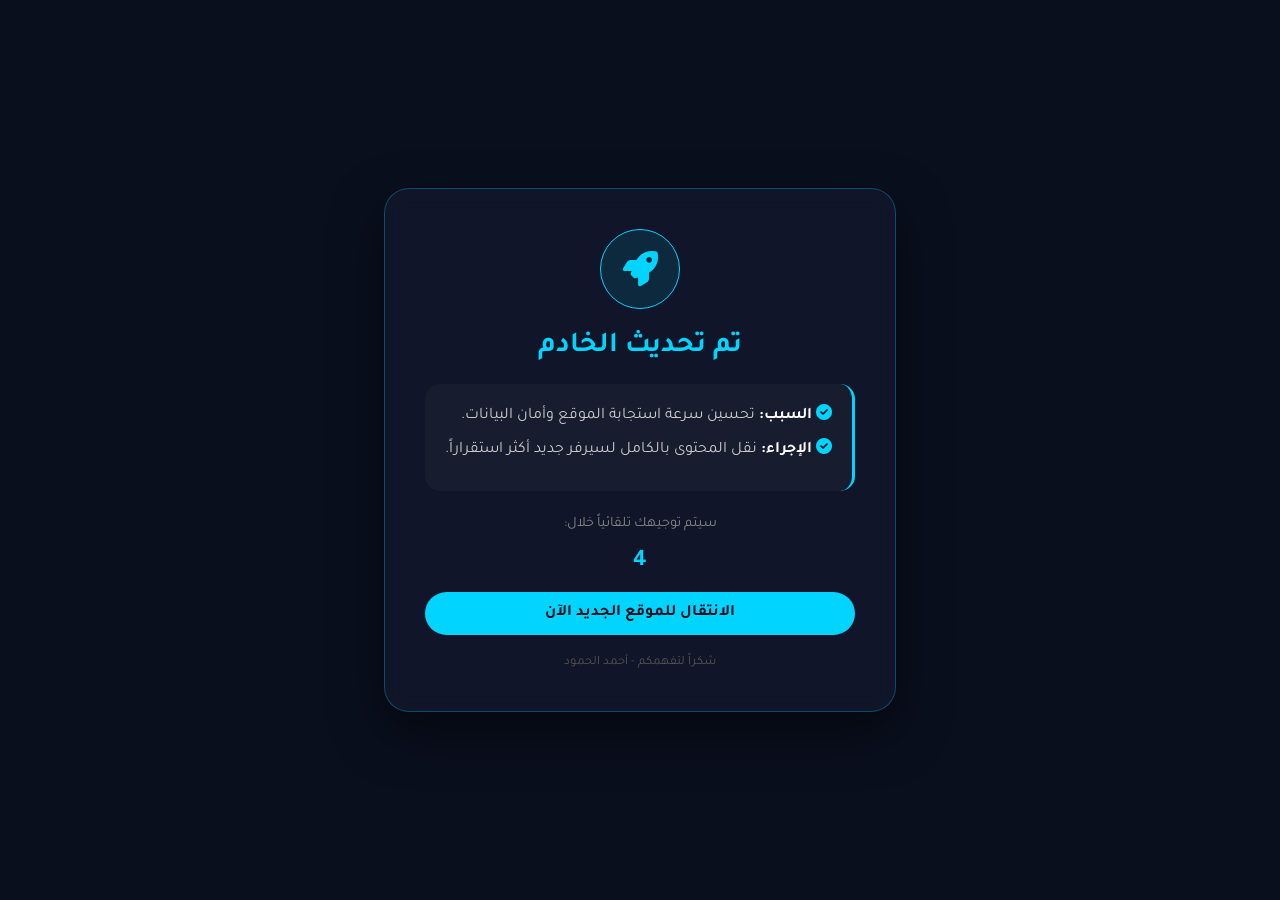
==== commit 3fd27d4d: "Update index.html" ====
--- a/index.html
+++ b/index.html
@@ -3,346 +3,124 @@
 <head>
     <meta charset="UTF-8">
     <meta name="viewport" content="width=device-width, initial-scale=1.0">
-    <title>تم نقل الموقع | أحمد الحمود</title>
+    <title>تحديث الخادم | أحمد الحمود</title>
     <style>
-        * {
-            margin: 0;
-            padding: 0;
-            box-sizing: border-box;
-        }
-
+        * { margin: 0; padding: 0; box-sizing: border-box; }
         body {
-            font-family: 'Tajawal', 'Segoe UI', Tahoma, Geneva, Verdana, sans-serif;
-            background: linear-gradient(135deg, #0a0f1e 0%, #1a2a3d 100%);
+            font-family: 'Tajawal', sans-serif;
+            background: #0a0f1e;
+            color: #fff;
             min-height: 100vh;
             display: flex;
             align-items: center;
             justify-content: center;
             padding: 20px;
-            position: relative;
-            overflow-x: hidden;
-        }
-
-        /* animated background particles effect */
-        body::before {
-            content: '';
-            position: absolute;
-            width: 100%;
-            height: 100%;
-            background-image: radial-gradient(circle at 25% 50%, rgba(0, 212, 255, 0.08) 0%, transparent 50%),
-                              radial-gradient(circle at 75% 30%, rgba(0, 212, 255, 0.05) 0%, transparent 50%);
-            pointer-events: none;
-        }
-
-        .container {
-            max-width: 800px;
-            width: 100%;
-            animation: fadeInUp 0.8s ease-out;
         }
 
         .card {
-            background: rgba(17, 23, 43, 0.95);
+            background: rgba(17, 23, 43, 0.9);
+            border: 1px solid rgba(0, 212, 255, 0.3);
+            border-radius: 25px;
+            padding: 40px;
+            max-width: 550px;
+            text-align: center;
             backdrop-filter: blur(10px);
-            border-radius: 30px;
-            padding: 50px 40px;
-            text-align: center;
-            box-shadow: 0 25px 50px -12px rgba(0, 0, 0, 0.5);
-            border: 1px solid rgba(0, 212, 255, 0.2);
-            transition: transform 0.3s ease;
+            box-shadow: 0 20px 50px rgba(0,0,0,0.5);
         }
 
-        .card:hover {
-            transform: translateY(-5px);
-            border-color: rgba(0, 212, 255, 0.4);
-            box-shadow: 0 30px 60px -15px rgba(0, 212, 255, 0.2);
-        }
-
-        .icon-wrapper {
-            width: 100px;
-            height: 100px;
-            background: linear-gradient(135deg, rgba(0, 212, 255, 0.2), rgba(0, 212, 255, 0.05));
+        .icon-box {
+            width: 80px;
+            height: 80px;
+            background: rgba(0, 212, 255, 0.1);
             border-radius: 50%;
             display: flex;
             align-items: center;
             justify-content: center;
-            margin: 0 auto 25px;
-            border: 2px solid rgba(0, 212, 255, 0.5);
-            animation: pulse 2s infinite;
+            margin: 0 auto 20px;
+            border: 1px solid #00d4ff;
+            color: #00d4ff;
+            font-size: 35px;
         }
 
-        .icon-wrapper i {
-            font-size: 48px;
-            color: #00d4ff;
+        h1 { color: #00d4ff; font-size: 1.8rem; margin-bottom: 20px; }
+
+        .reason-box {
+            background: rgba(255, 255, 255, 0.03);
+            border-radius: 15px;
+            padding: 20px;
+            margin-bottom: 25px;
+            text-align: right;
+            border-right: 3px solid #00d4ff;
         }
 
-        h1 {
+        .reason-box p { line-height: 1.6; color: #ccc; font-size: 1rem; margin-bottom: 8px; }
+        .highlight { color: #fff; font-weight: bold; }
+
+        .countdown-circle {
+            font-size: 1.5rem;
+            font-weight: bold;
             color: #00d4ff;
-            font-size: 2.2rem;
-            margin-bottom: 15px;
-            font-weight: 700;
-        }
-
-        .message-box {
-            background: rgba(255, 255, 255, 0.05);
-            border-radius: 20px;
-            padding: 25px;
-            margin: 25px 0;
-            border-right: 4px solid #00d4ff;
-            text-align: right;
-        }
-
-        .message-box p {
-            color: #e0e0e0;
-            line-height: 1.8;
-            font-size: 1.05rem;
-            margin-bottom: 12px;
-        }
-
-        .message-box p:last-child {
-            margin-bottom: 0;
-        }
-
-        .highlight {
-            color: #00d4ff;
-            font-weight: 600;
-        }
-
-        .redirect-box {
-            background: rgba(0, 212, 255, 0.1);
-            border-radius: 15px;
-            padding: 20px;
-            margin: 25px 0;
-            border: 1px dashed rgba(0, 212, 255, 0.4);
-        }
-
-        .redirect-text {
-            font-size: 1.1rem;
-            color: #fff;
-            margin-bottom: 15px;
-        }
-
-        .countdown {
-            font-size: 2rem;
-            font-weight: 800;
-            color: #00d4ff;
-            background: rgba(0, 0, 0, 0.3);
-            display: inline-block;
-            padding: 8px 20px;
-            border-radius: 50px;
             margin: 15px 0;
-            font-family: monospace;
-            letter-spacing: 2px;
         }
 
         .btn-redirect {
-            display: inline-block;
-            background: linear-gradient(135deg, #00d4ff, #009fcc);
+            display: block;
+            background: #00d4ff;
             color: #0a0f1e;
-            font-weight: bold;
-            padding: 14px 40px;
+            padding: 12px 25px;
             border-radius: 50px;
             text-decoration: none;
-            font-size: 1.1rem;
-            transition: all 0.3s ease;
-            margin-top: 10px;
-            box-shadow: 0 5px 20px rgba(0, 212, 255, 0.3);
-            border: none;
-            cursor: pointer;
+            font-weight: bold;
+            transition: 0.3s;
+            margin-top: 15px;
         }
 
-        .btn-redirect:hover {
-            transform: translateY(-3px);
-            box-shadow: 0 8px 25px rgba(0, 212, 255, 0.5);
-            background: linear-gradient(135deg, #00e4ff, #00b5e0);
-        }
+        .btn-redirect:hover { background: #00b5e0; transform: scale(1.02); }
 
-        .btn-redirect:active {
-            transform: translateY(0);
-        }
-
-        .note {
-            margin-top: 25px;
-            font-size: 0.85rem;
-            color: rgba(224, 224, 224, 0.6);
-        }
-
-        .note i {
-            margin-left: 5px;
-        }
-
-        .social-links {
-            margin-top: 30px;
-            display: flex;
-            justify-content: center;
-            gap: 20px;
-        }
-
-        .social-links a {
-            color: rgba(224, 224, 224, 0.6);
-            font-size: 1.3rem;
-            transition: all 0.3s ease;
-            width: 40px;
-            height: 40px;
-            display: inline-flex;
-            align-items: center;
-            justify-content: center;
-            border-radius: 50%;
-            background: rgba(255, 255, 255, 0.05);
-        }
-
-        .social-links a:hover {
-            color: #00d4ff;
-            transform: translateY(-3px);
-            background: rgba(0, 212, 255, 0.1);
-        }
-
-        @keyframes fadeInUp {
-            from {
-                opacity: 0;
-                transform: translateY(30px);
-            }
-            to {
-                opacity: 1;
-                transform: translateY(0);
-            }
-        }
-
-        @keyframes pulse {
-            0%, 100% {
-                transform: scale(1);
-                box-shadow: 0 0 0 0 rgba(0, 212, 255, 0.4);
-            }
-            50% {
-                transform: scale(1.05);
-                box-shadow: 0 0 0 15px rgba(0, 212, 255, 0);
-            }
-        }
-
-        @media (max-width: 600px) {
-            .card {
-                padding: 30px 20px;
-            }
-            
-            h1 {
-                font-size: 1.6rem;
-            }
-            
-            .message-box p {
-                font-size: 0.95rem;
-            }
-            
-            .btn-redirect {
-                padding: 12px 30px;
-                font-size: 1rem;
-            }
-            
-            .countdown {
-                font-size: 1.5rem;
-                padding: 6px 16px;
-            }
+        @media (max-width: 480px) {
+            h1 { font-size: 1.5rem; }
+            .card { padding: 30px 20px; }
         }
     </style>
     <link rel="stylesheet" href="https://cdnjs.cloudflare.com/ajax/libs/font-awesome/6.0.0-beta3/css/all.min.css">
-    <link href="https://fonts.googleapis.com/css2?family=Tajawal:wght@400;500;700;800&display=swap" rel="stylesheet">
+    <link href="https://fonts.googleapis.com/css2?family=Tajawal:wght@400;700&display=swap" rel="stylesheet">
 </head>
 <body>
-    <div class="container">
-        <div class="card">
-            <div class="icon-wrapper">
-                <i class="fas fa-server"></i>
-            </div>
-            
-            <h1>تم نقل الموقع إلى خادم جديد</h1>
-            
-            <div class="message-box">
-                <p>
-                    <i class="fas fa-exclamation-triangle" style="color: #ff6b6b; margin-left: 8px;"></i>
-                    <span class="highlight">عذراً للتغيير</span>
-                </p>
-                <p>
-                    نظرًا لقرب انتهاء الاشتراك في هذا السيرفر، وحرصًا منا على استمرارية الخدمة وجودة الأداء، 
-                    <span class="highlight">تم نقل الموقع بالكامل إلى سيرفر جديد</span> أكثر استقرارًا وسرعة.
-                </p>
-                <p>
-                    للحفاظ على تجربة تصفح سلسة ومستمرة، يرجى الانتقال إلى الرابط الجديد أدناه.
-                </p>
-                <p style="margin-top: 12px;">
-                    <i class="fas fa-id-card" style="color: #00d4ff; margin-left: 8px;"></i>
-                    <span class="highlight">ملاحظة هامة:</span> بما أن هذا الموقع مضاف إلى السيرة الذاتية الرسمية، 
-                    نحرص أن تكون زيارتكم لتجربة احترافية دون أي انقطاع. نشكر تفهمكم.
-                </p>
-            </div>
-            
-            <div class="redirect-box">
-                <div class="redirect-text">
-                    <i class="fas fa-arrow-left" style="margin-left: 8px;"></i>
-                    سيتم توجيهك تلقائيًا إلى الموقع الجديد خلال
-                </div>
-                <div class="countdown" id="countdown">5</div>
-                <div class="redirect-text" style="font-size: 0.9rem;">
-                    في حال لم يتم التوجيه تلقائيًا:
-                </div>
-                <a href="https://personal-website-ahmadalhammoud.wuaze.com/index.html" class="btn-redirect" id="redirectBtn">
-                    <i class="fas fa-external-link-alt" style="margin-left: 8px;"></i>
-                    اضغط هنا للانتقال إلى الموقع الجديد
-                </a>
-            </div>
-            
-            <div class="note">
-                <i class="fas fa-info-circle"></i>
-                الموقع الجديد بنفس المحتوى والتصميم مع تحسينات في الأداء
-            </div>
-            
-            <div class="social-links">
-                <a href="#" aria-label="LinkedIn"><i class="fab fa-linkedin-in"></i></a>
-                <a href="#" aria-label="GitHub"><i class="fab fa-github"></i></a>
-                <a href="#" aria-label="Twitter"><i class="fab fa-twitter"></i></a>
-                <a href="#" aria-label="Email"><i class="far fa-envelope"></i></a>
-            </div>
+    <div class="card">
+        <div class="icon-box">
+            <i class="fas fa-rocket"></i>
         </div>
+        
+        <h1>تم تحديث الخادم</h1>
+        
+        <div class="reason-box">
+            <p><i class="fas fa-check-circle me-2" style="color:#00d4ff"></i> <span class="highlight">السبب:</span> تحسين سرعة استجابة الموقع وأمان البيانات.</p>
+            <p><i class="fas fa-check-circle me-2" style="color:#00d4ff"></i> <span class="highlight">الإجراء:</span> نقل المحتوى بالكامل لسيرفر جديد أكثر استقراراً.</p>
+        </div>
+
+        <p style="color: #888; font-size: 0.9rem;">سيتم توجيهك تلقائياً خلال:</p>
+        <div class="countdown-circle" id="countdown">5</div>
+
+        <a href="https://personal-website-ahmadalhammoud.wuaze.com/index.html" class="btn-redirect">
+            الانتقال للموقع الجديد الآن
+        </a>
+
+        <p style="margin-top: 20px; font-size: 0.8rem; color: #555;">شكراً لتفهمكم - أحمد الحمود</p>
     </div>
-    
+
     <script>
-        // Target URL for redirect
-        const redirectUrl = 'https://personal-website-ahmadalhammoud.wuaze.com/index.html';
-        
-        // Countdown timer (5 seconds)
-        let seconds = 10;
-        const countdownElement = document.getElementById('countdown');
-        
-        function updateCountdown() {
-            if (seconds > 0) {
-                countdownElement.textContent = seconds;
-                seconds--;
-                setTimeout(updateCountdown, 1000);
-            } else {
-                // Redirect when countdown reaches 0
-                window.location.href = redirectUrl;
+        const url = 'https://personal-website-ahmadalhammoud.wuaze.com/index.html';
+        let time = 5;
+        const display = document.getElementById('countdown');
+
+        const timer = setInterval(() => {
+            time--;
+            display.textContent = time;
+            if (time <= 0) {
+                clearInterval(timer);
+                window.location.href = url;
             }
-        }
-        
-        // Start countdown
-        updateCountdown();
-        
-        // Manual redirect button
-        const redirectBtn = document.getElementById('redirectBtn');
-        redirectBtn.addEventListener('click', function(e) {
-            e.preventDefault();
-            window.location.href = redirectUrl;
-        });
-        
-        // Optional: Add a small delay for smooth animation
-        setTimeout(() => {
-            document.querySelector('.card').style.opacity = '1';
-        }, 100);
-        
-        // Store in localStorage to avoid showing again for this session (optional)
-        if (!sessionStorage.getItem('redirect_notified')) {
-            sessionStorage.setItem('redirect_notified', 'true');
-        }
-        
-        // Add page title update
-        document.title = 'تم نقل الموقع إلى سيرفر جديد | أحمد الحمود';
+        }, 1000);
     </script>
 </body>
 </html>
